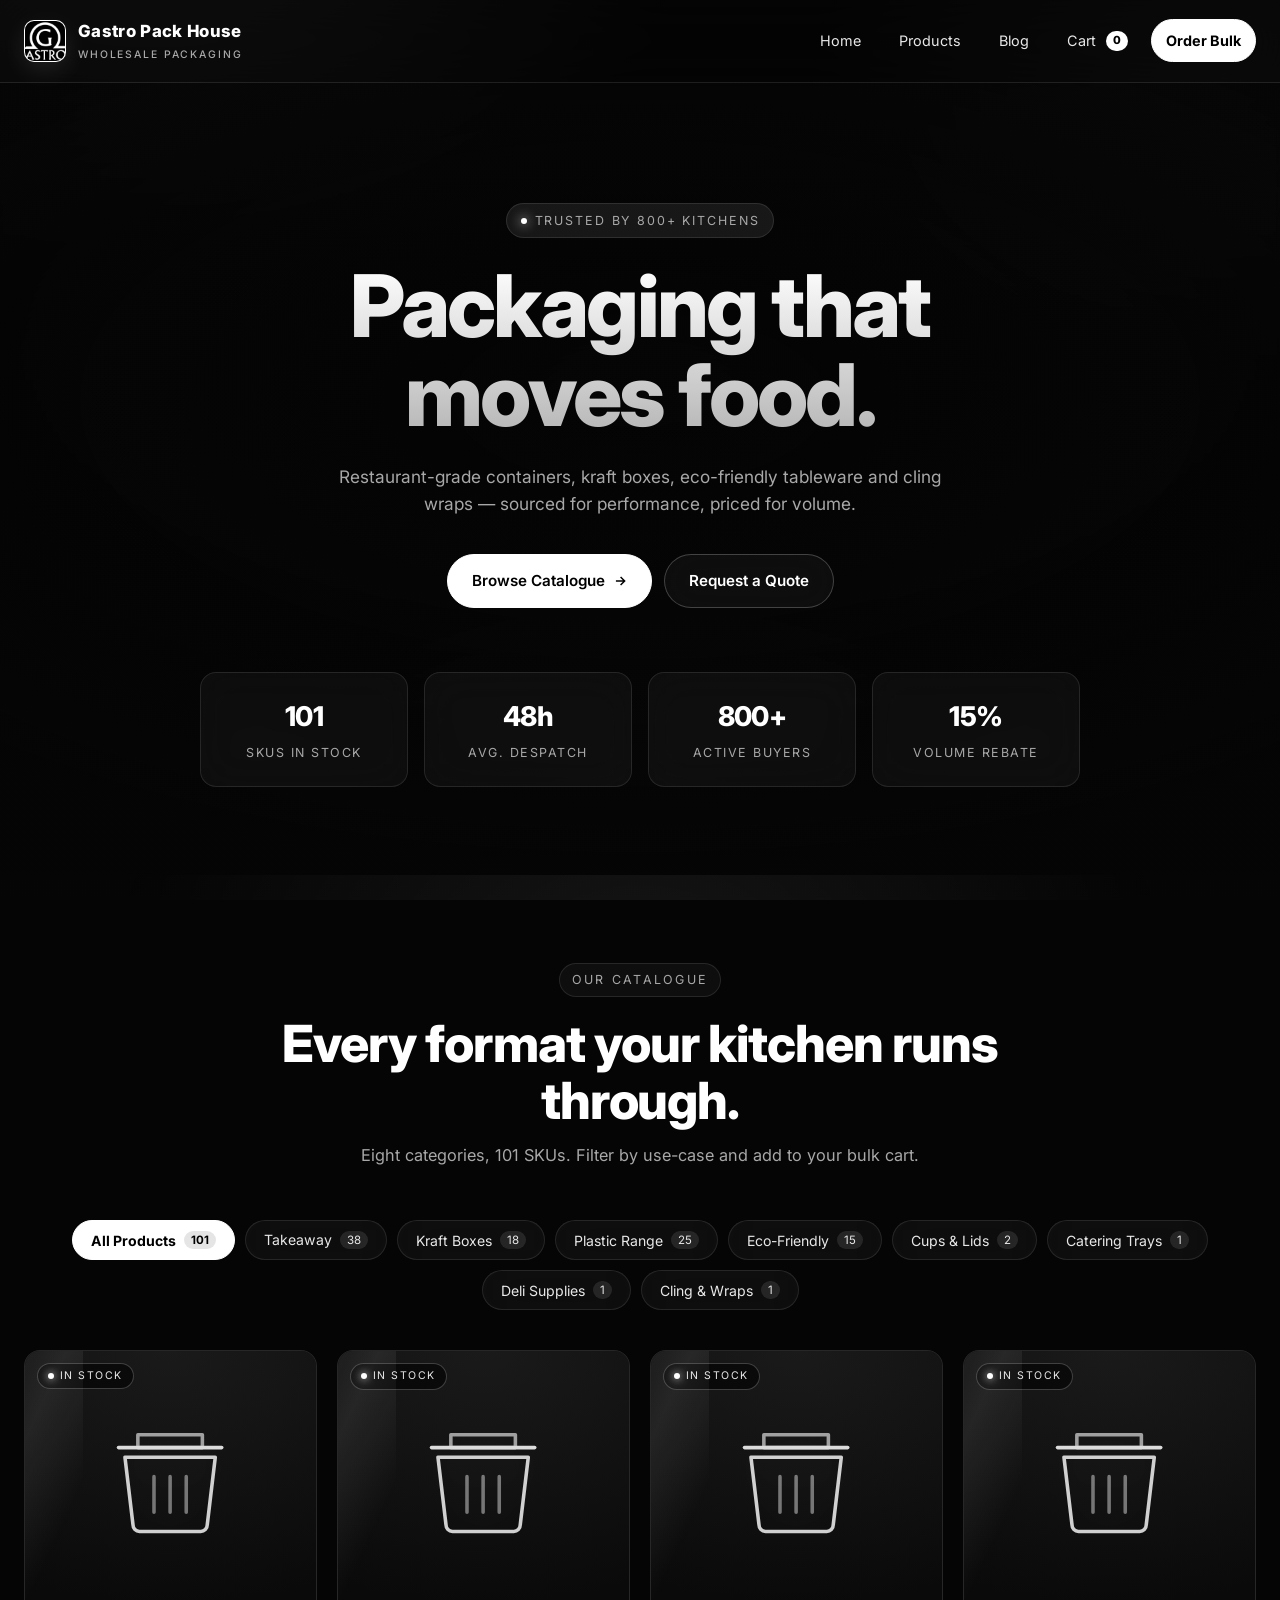
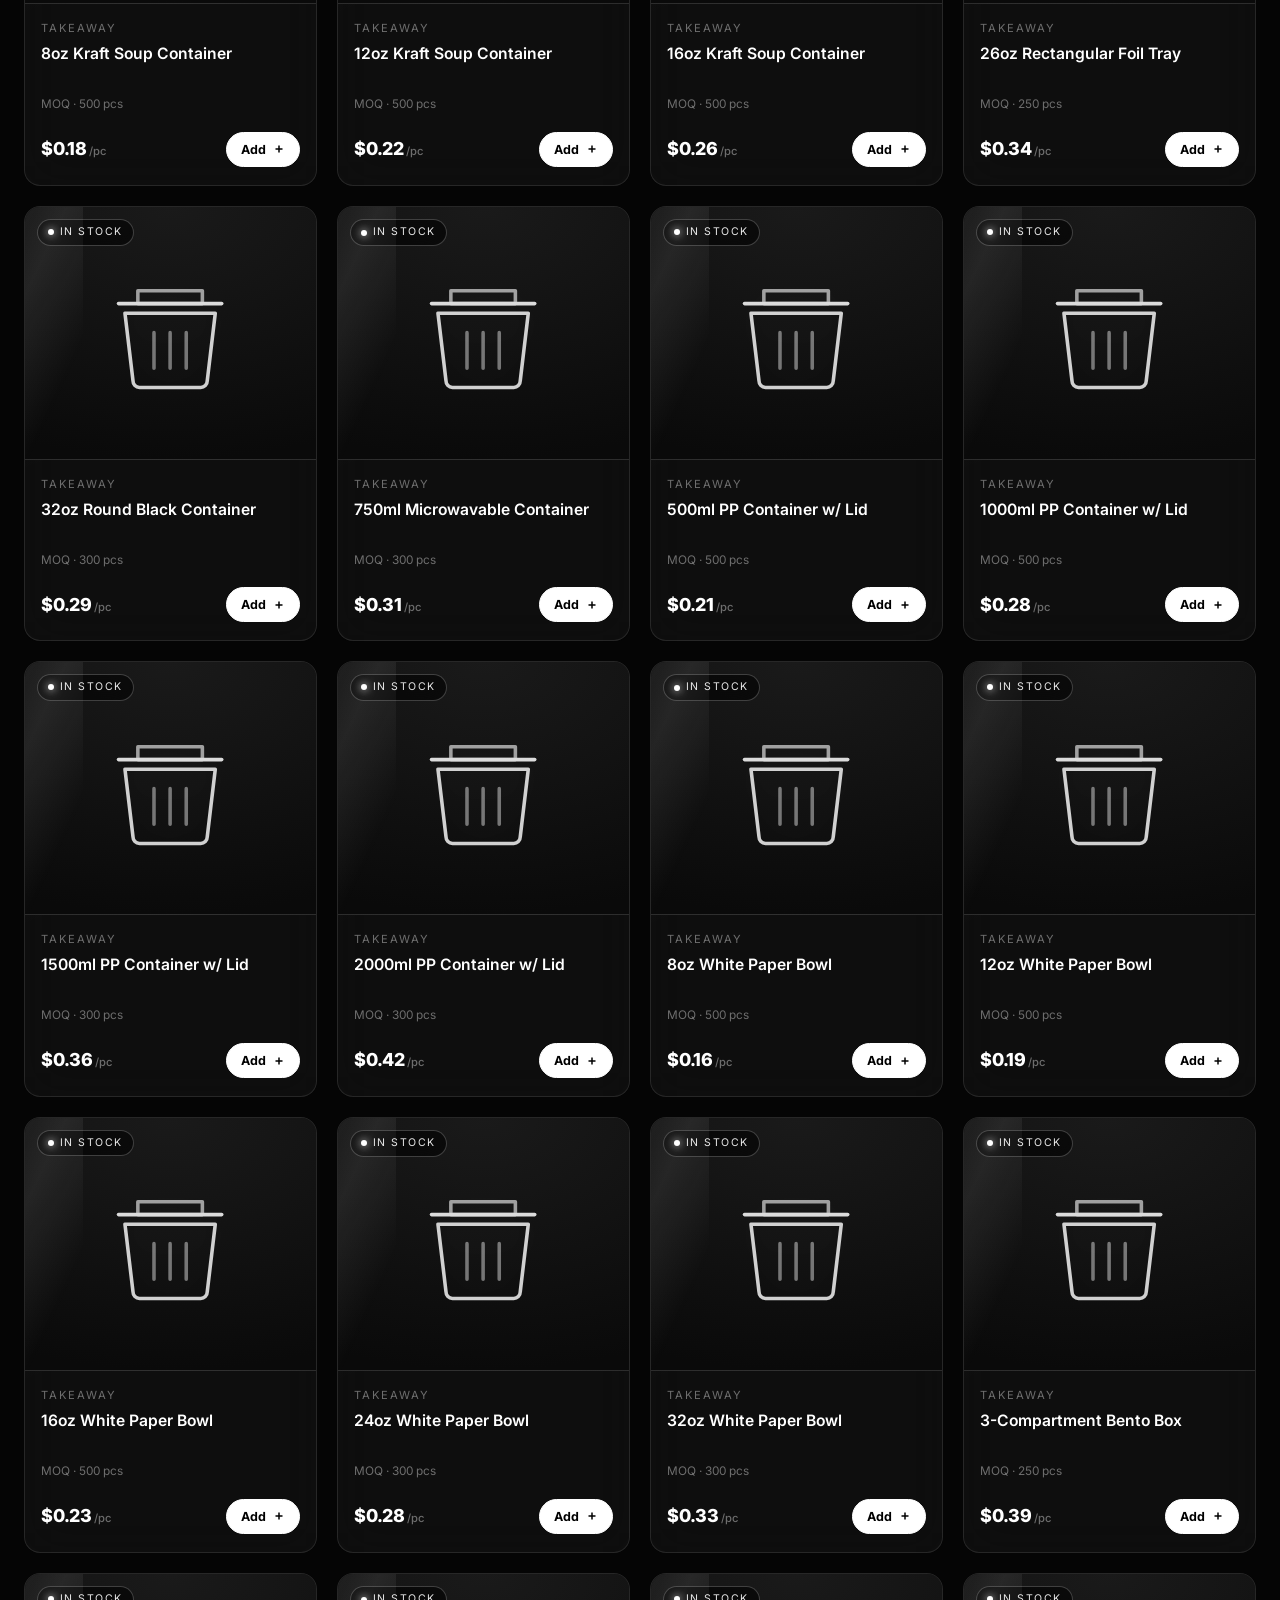
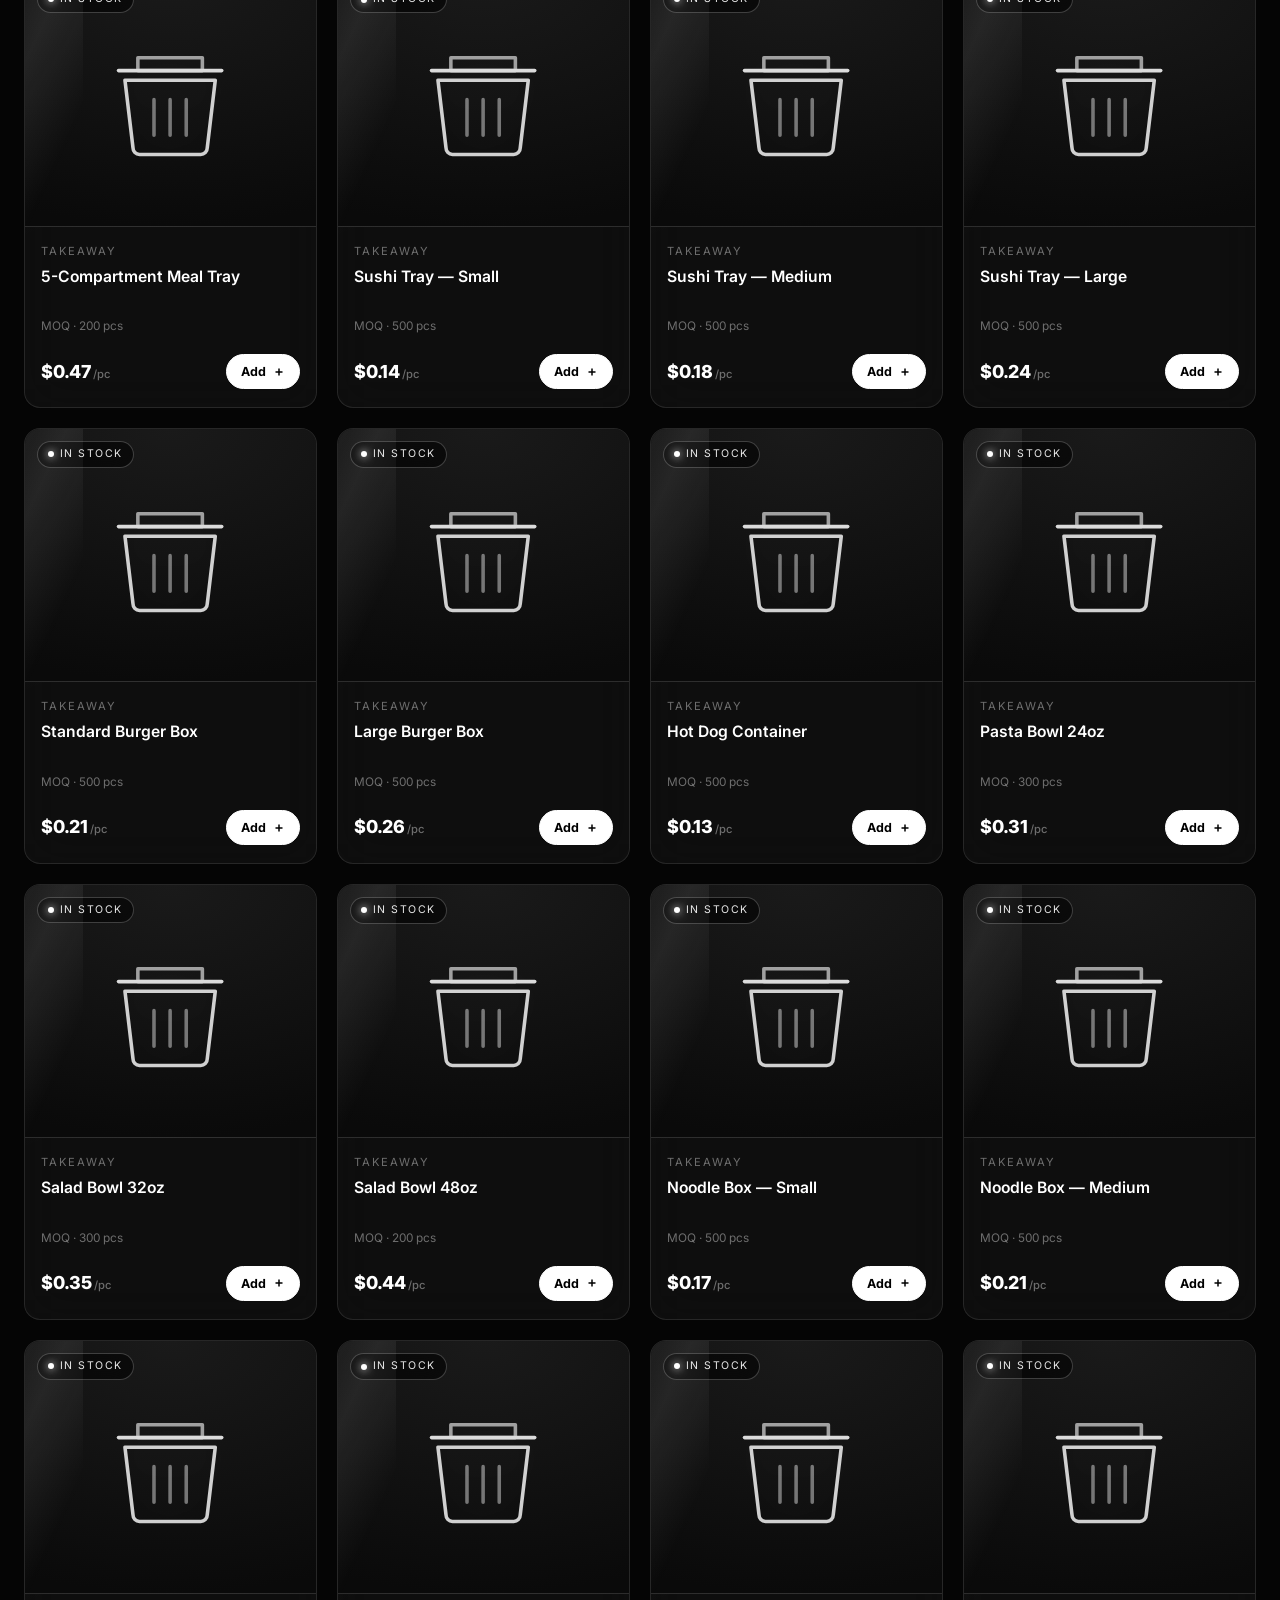
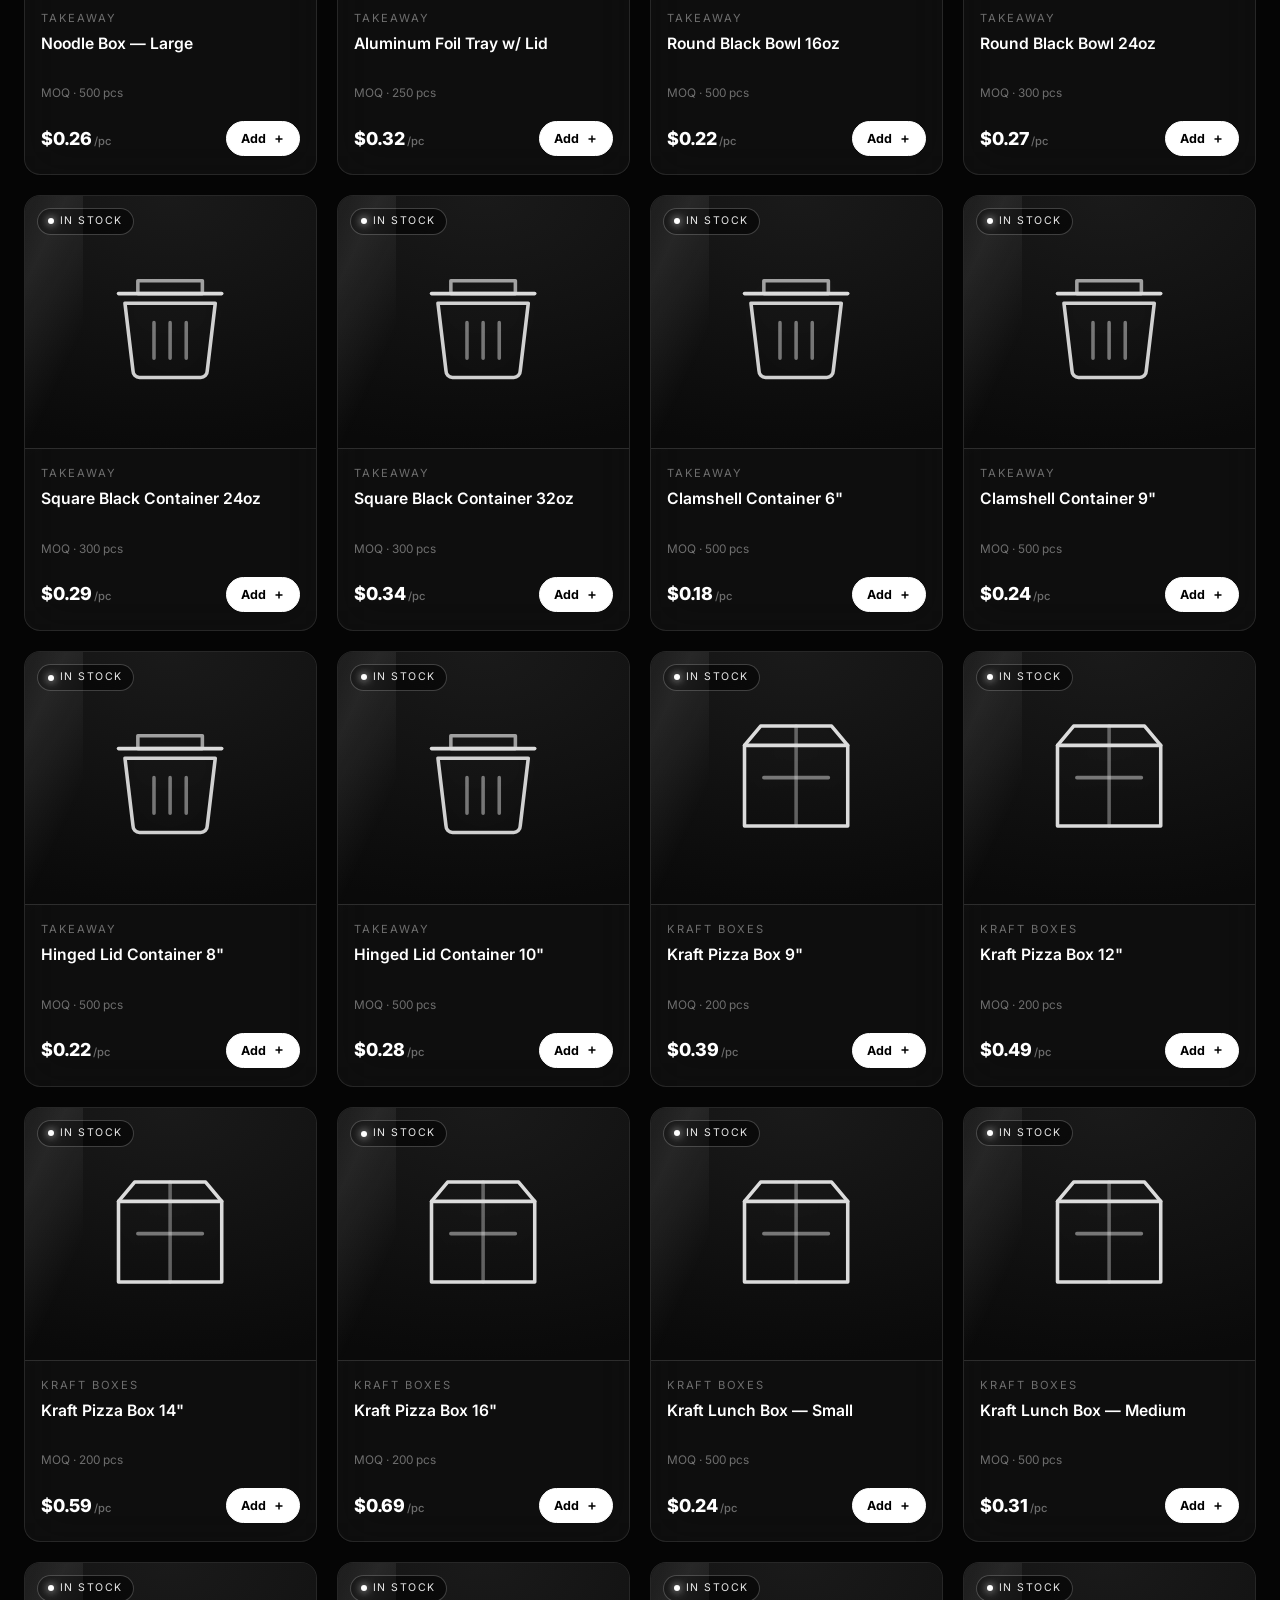
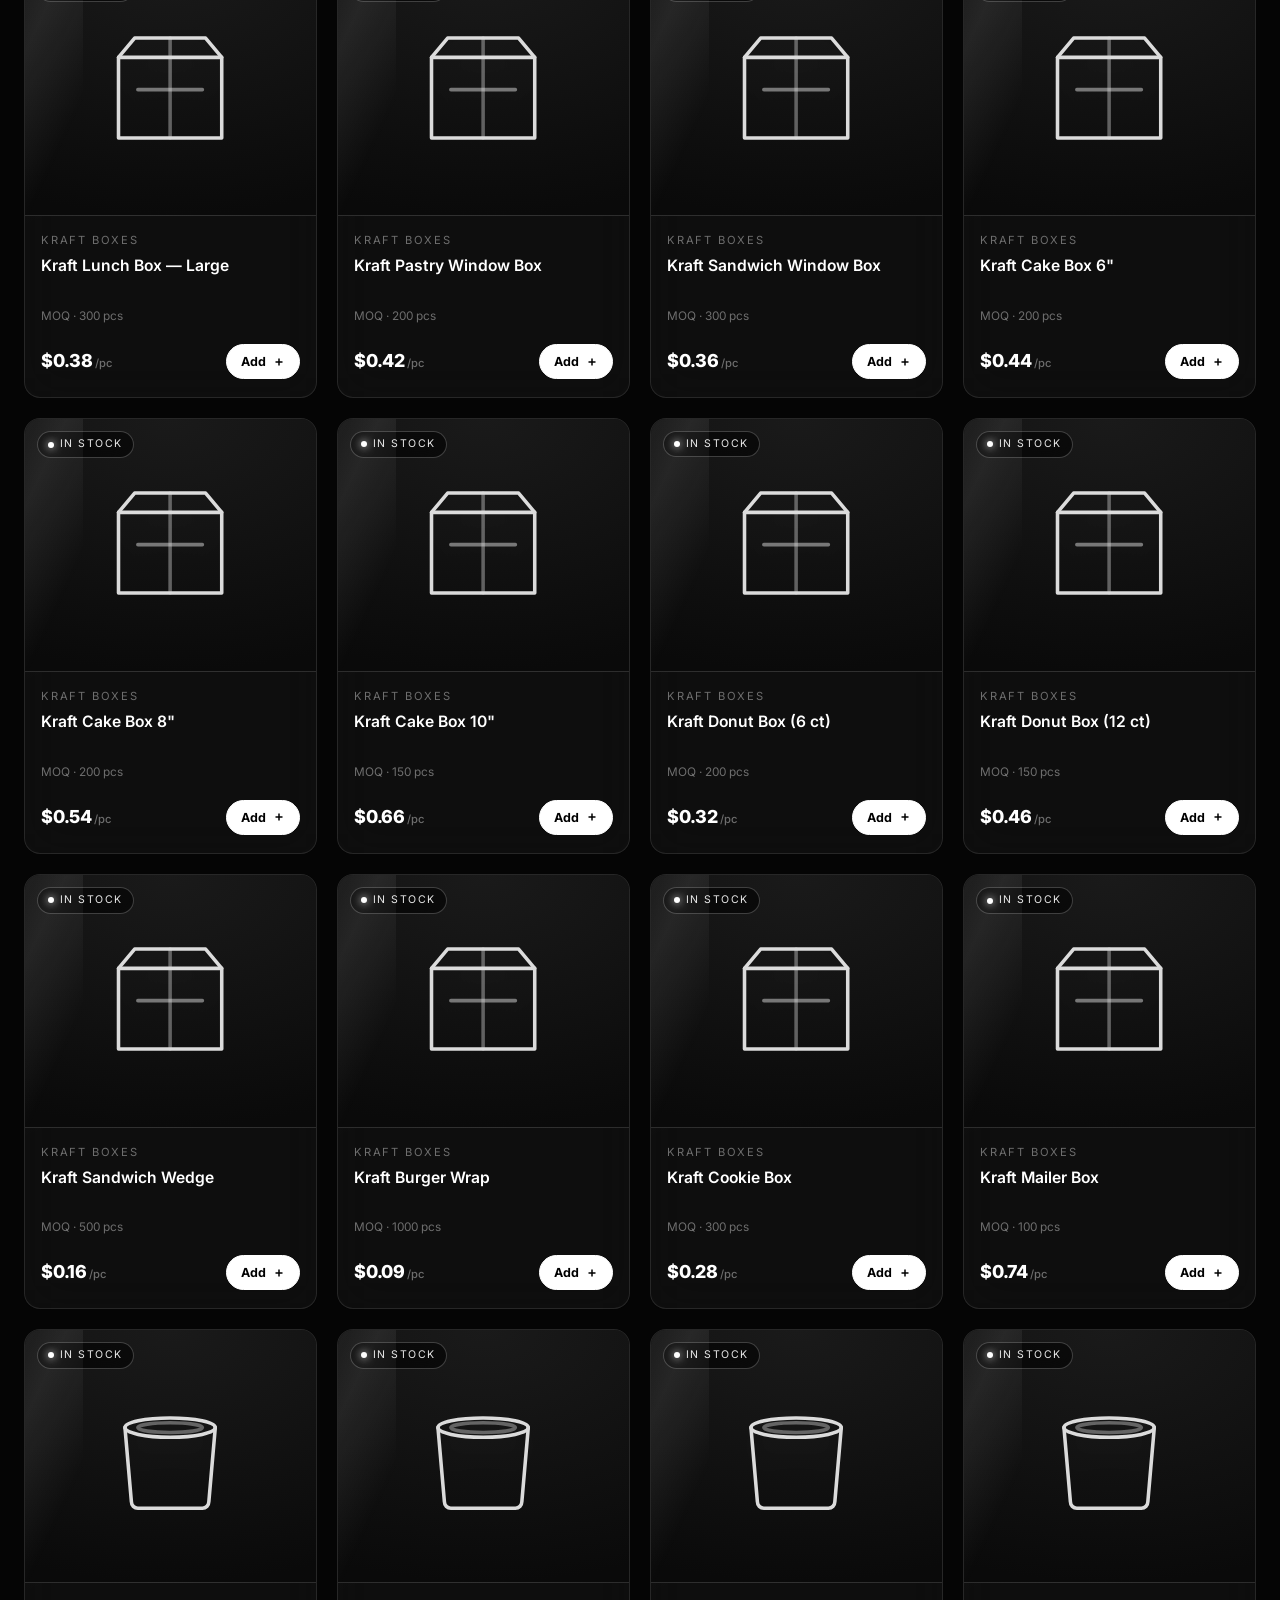
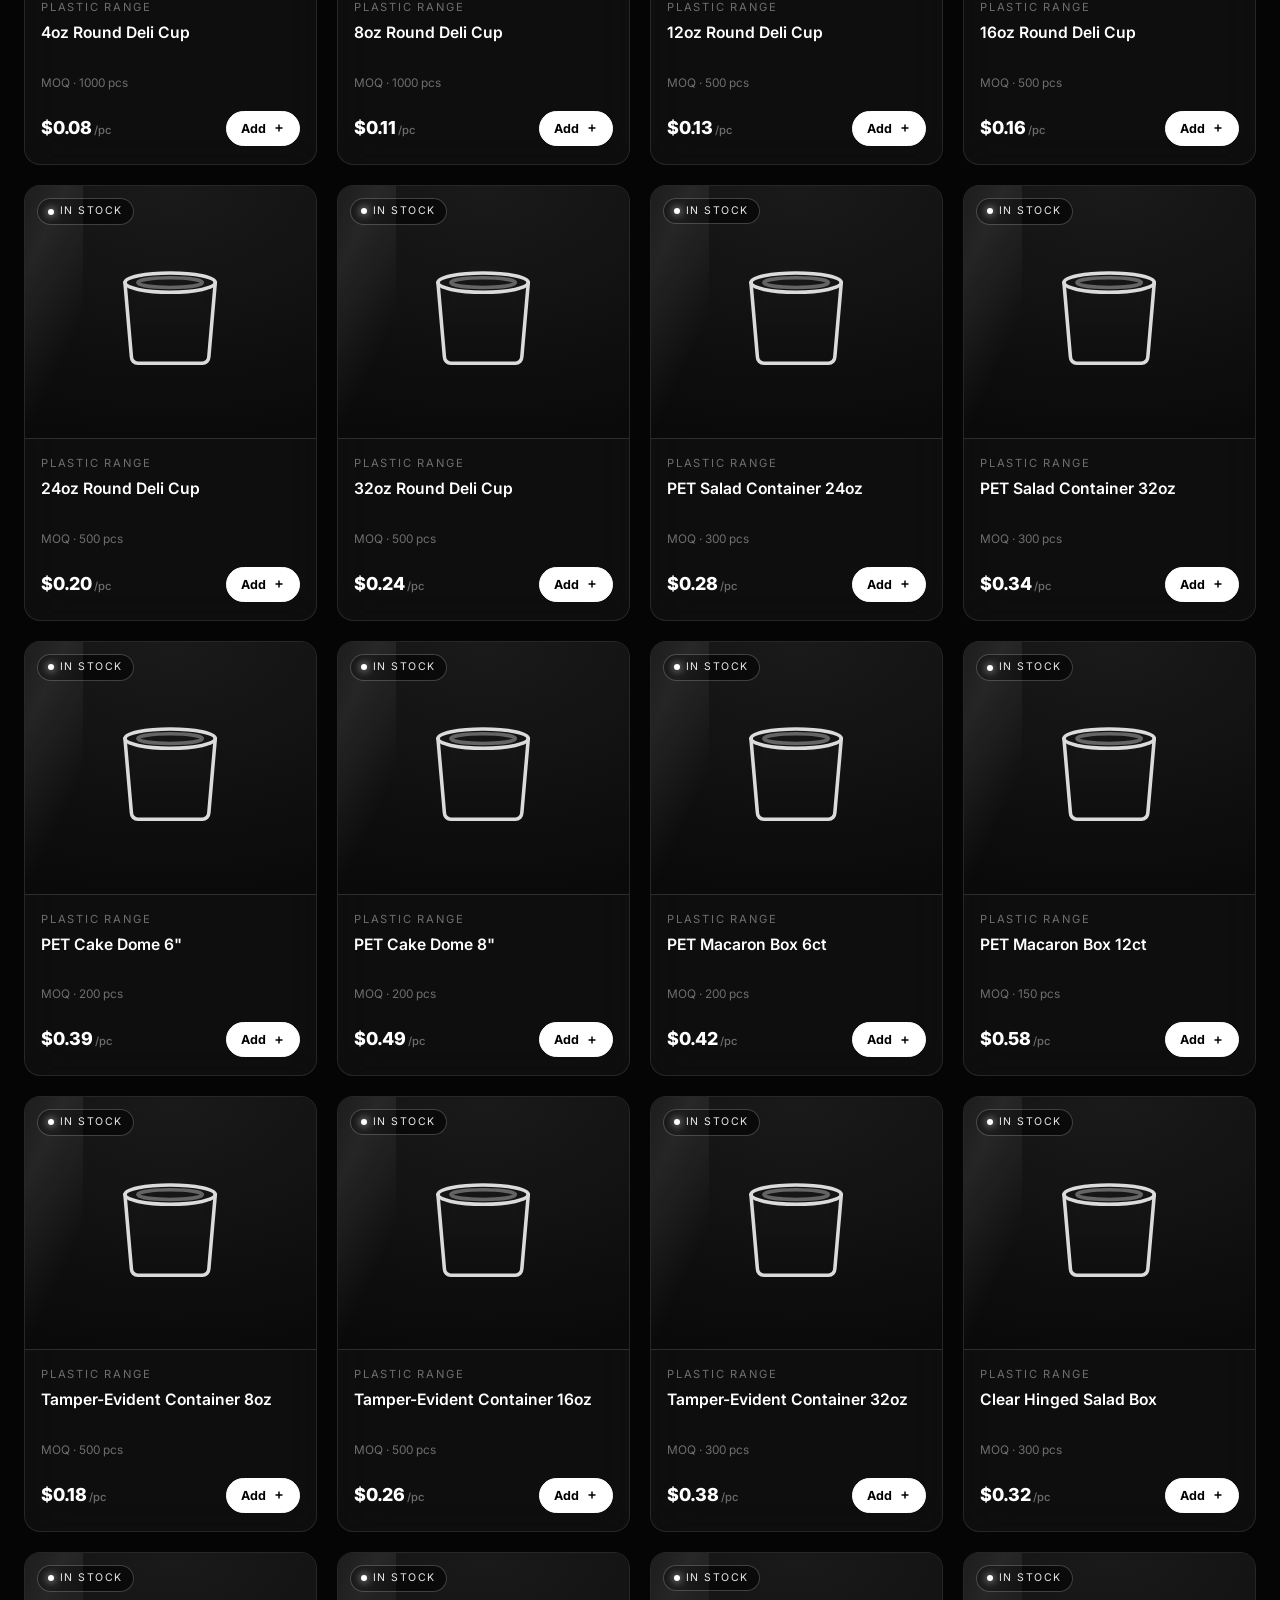
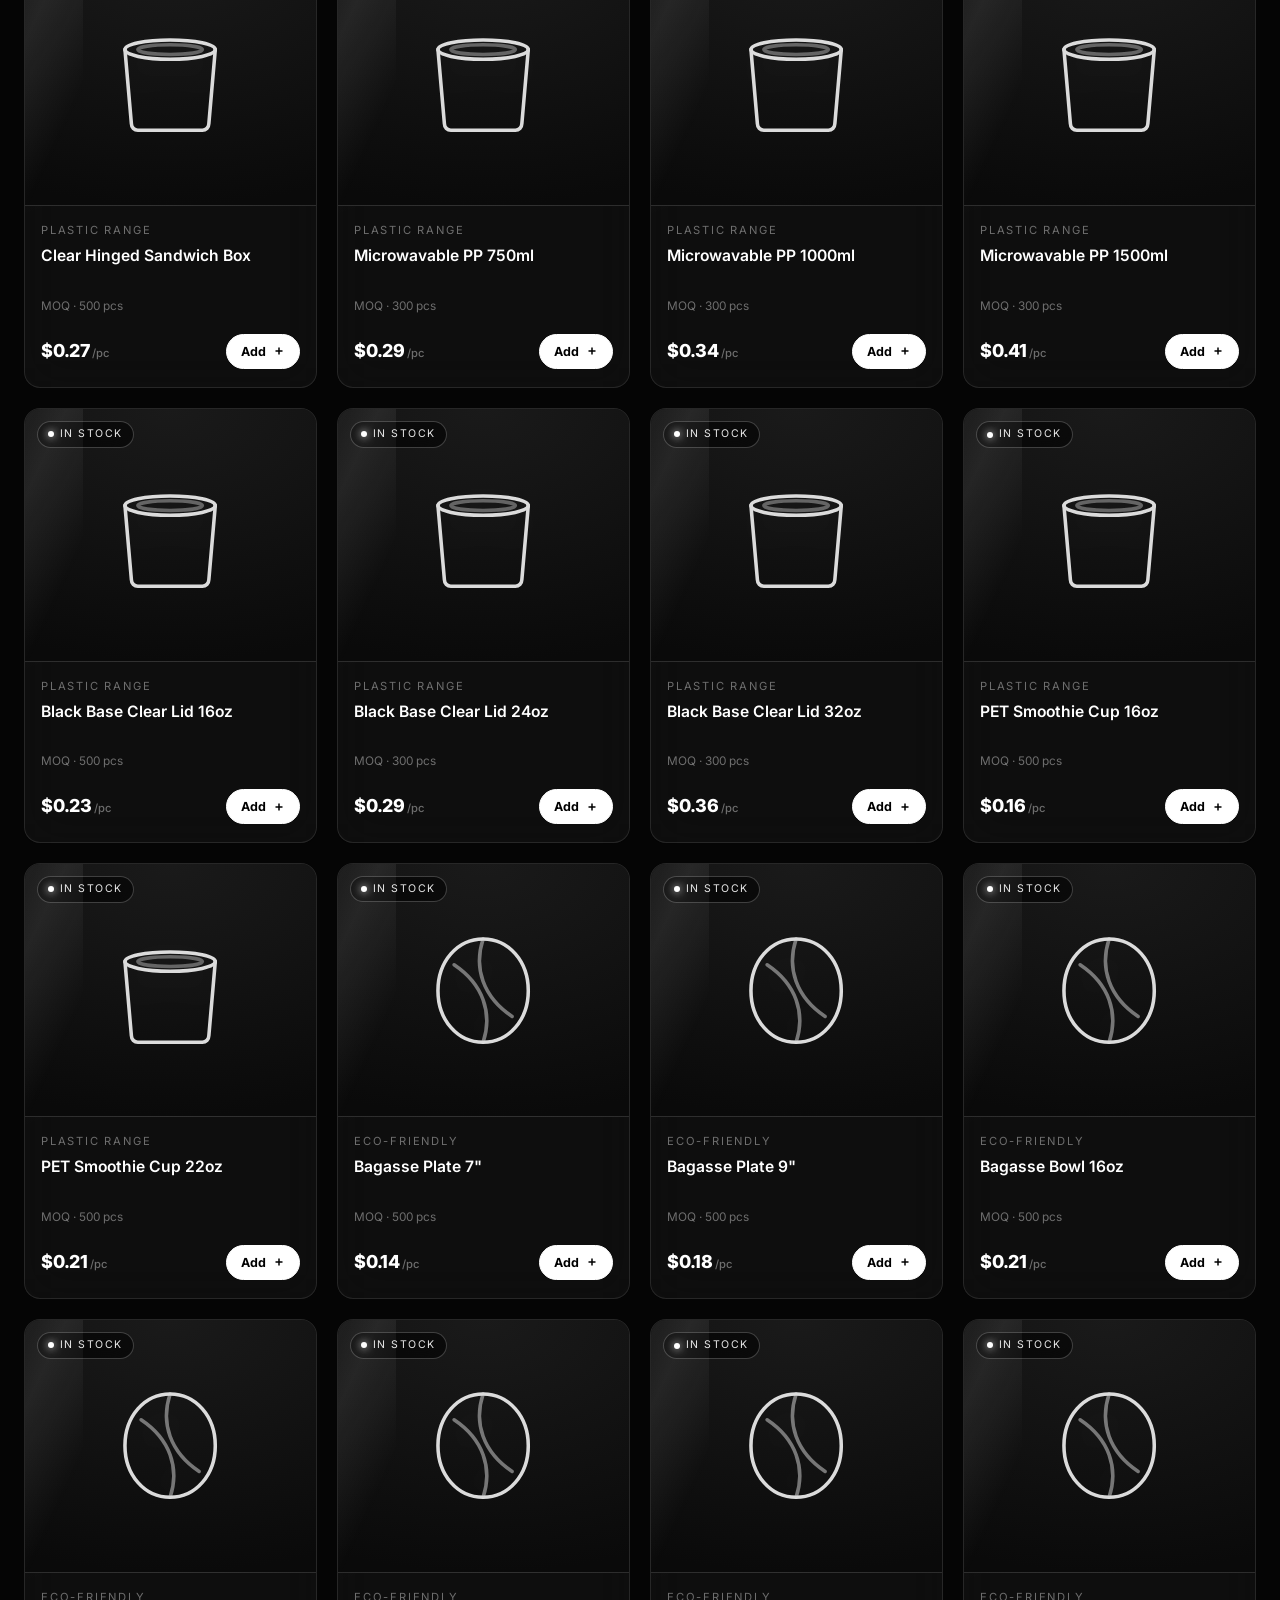
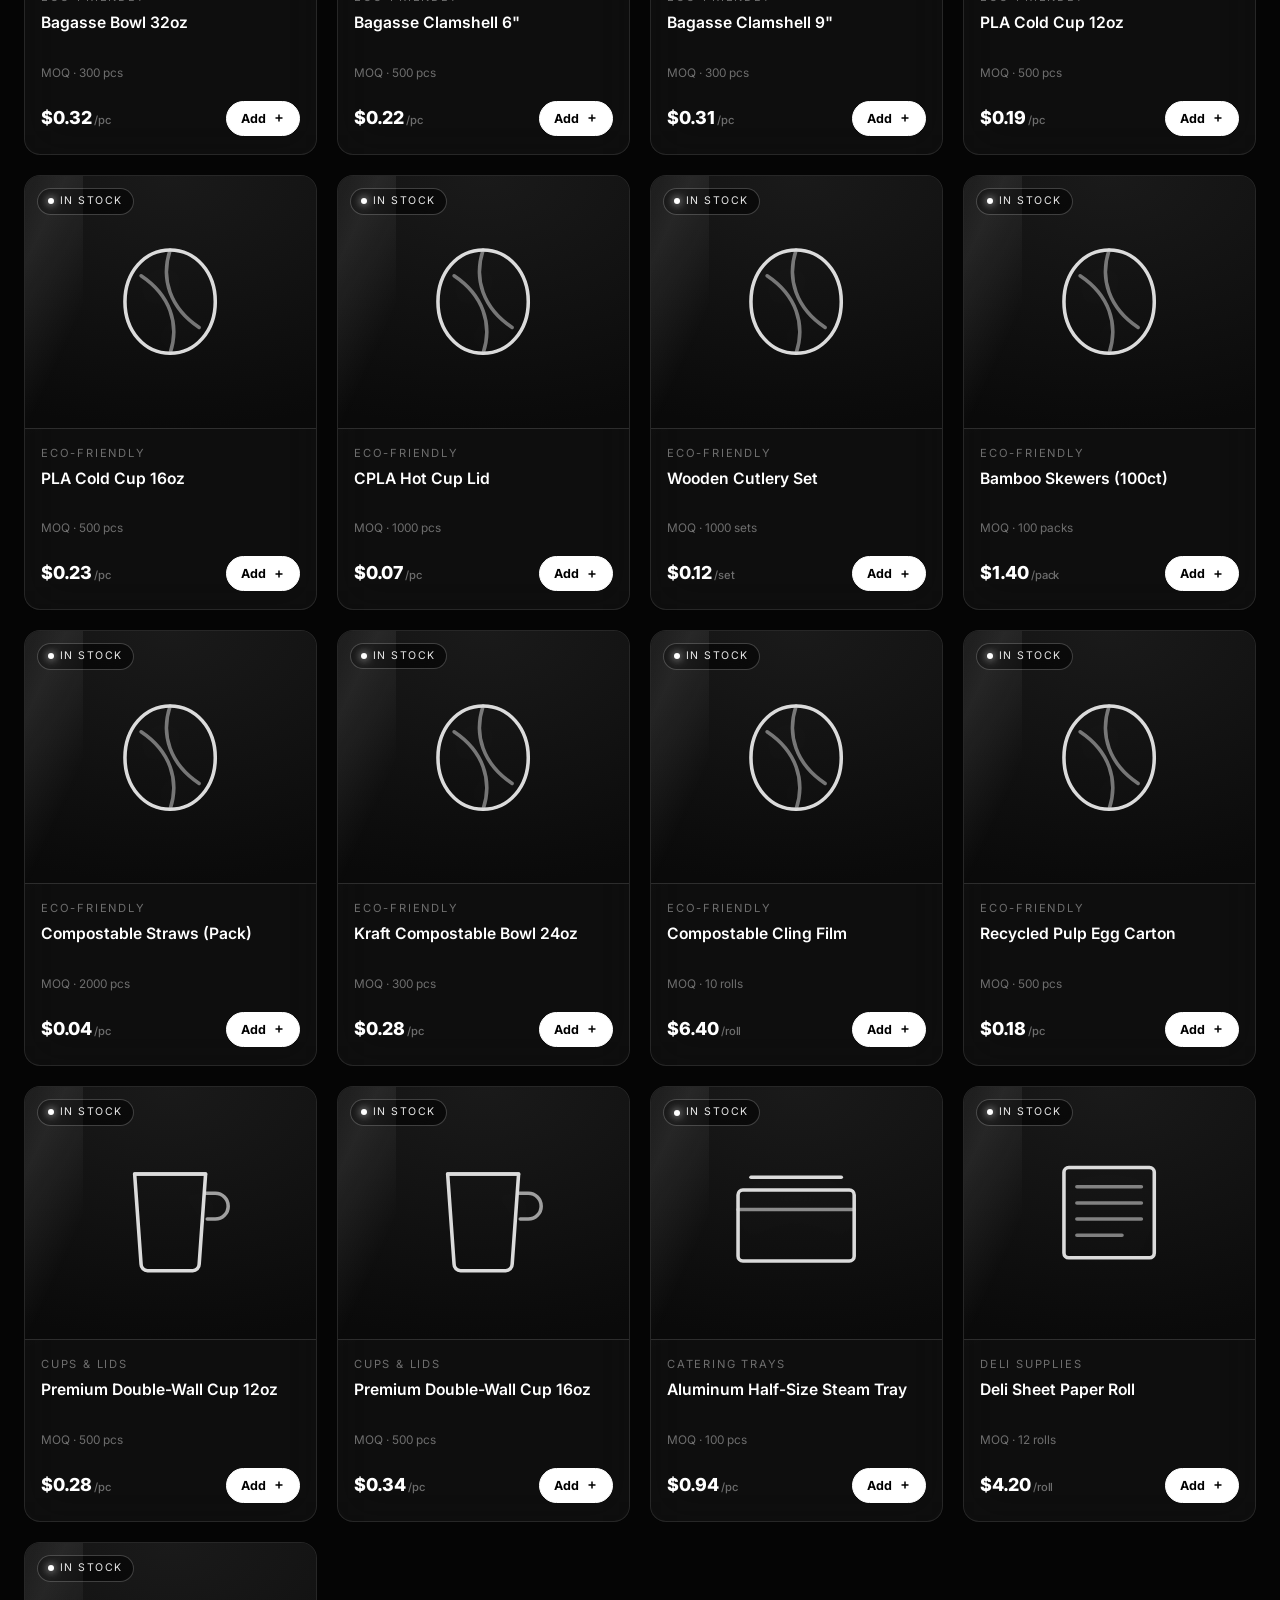
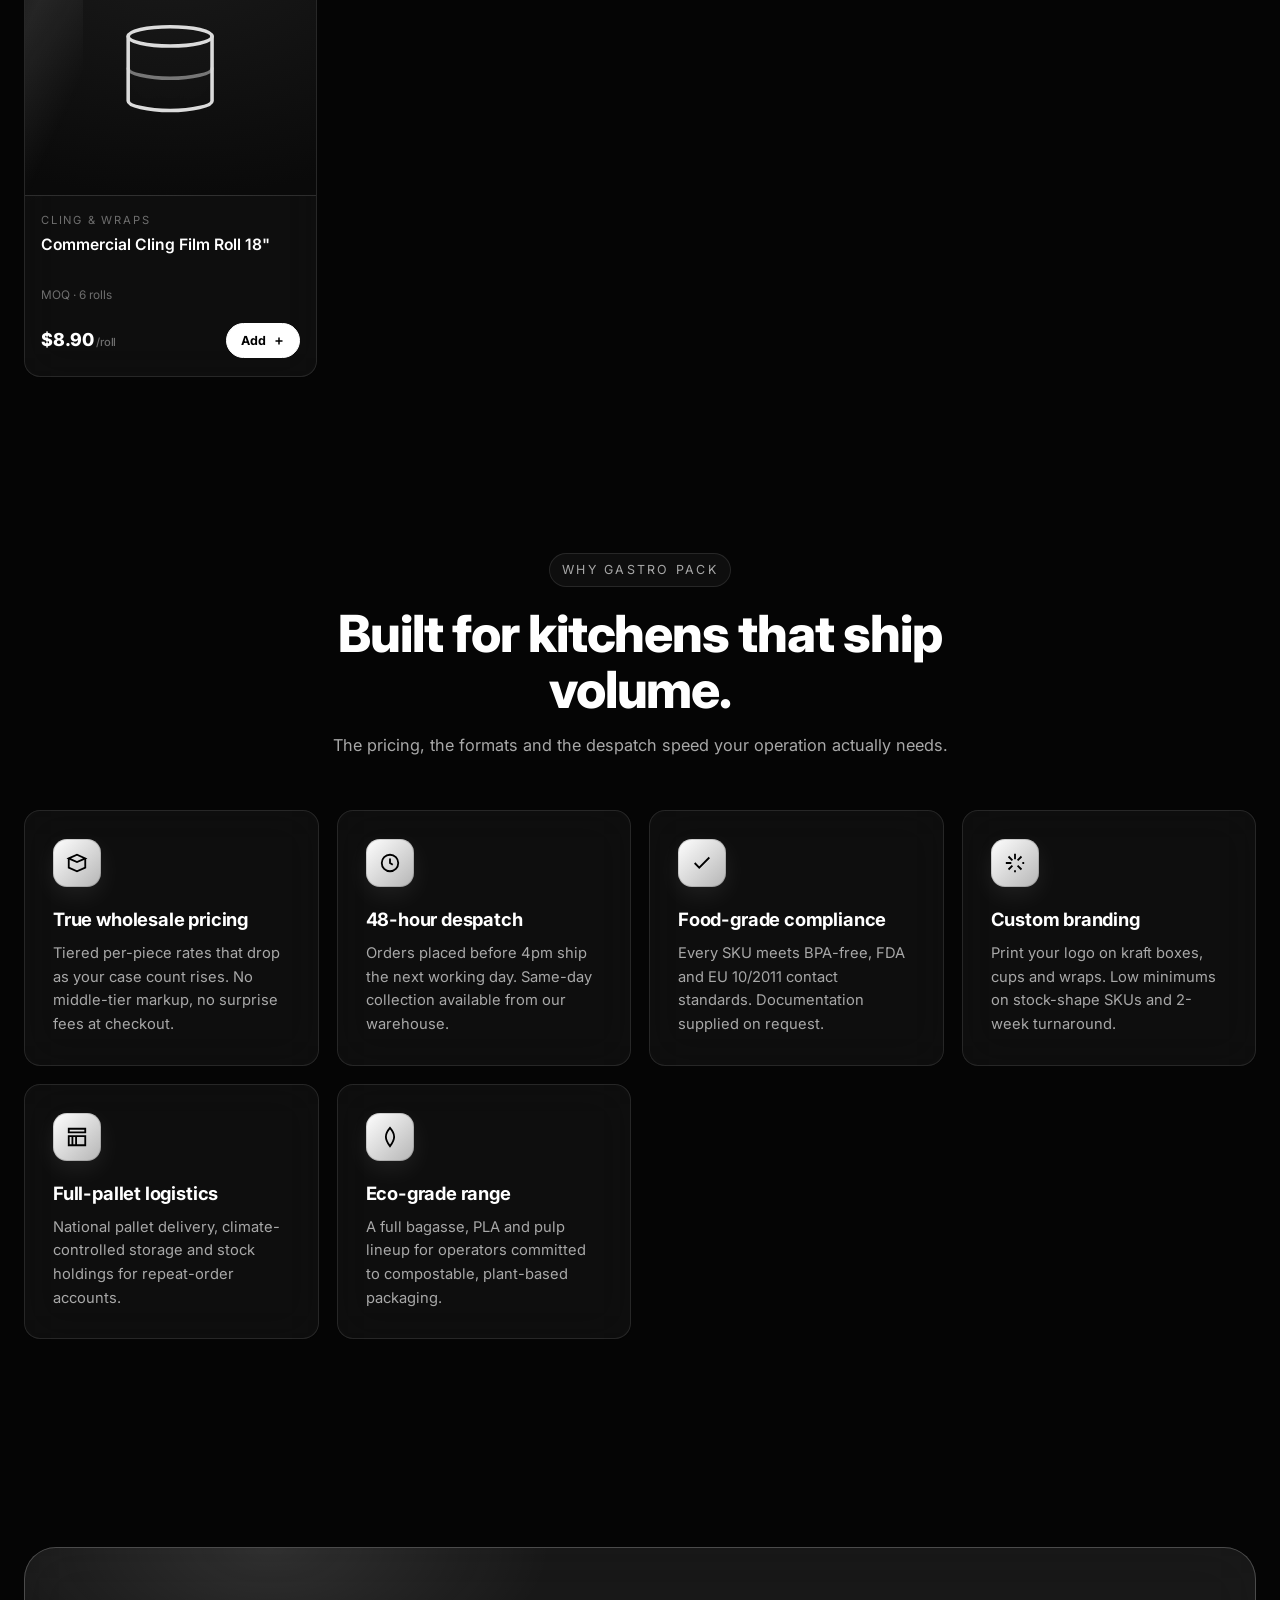
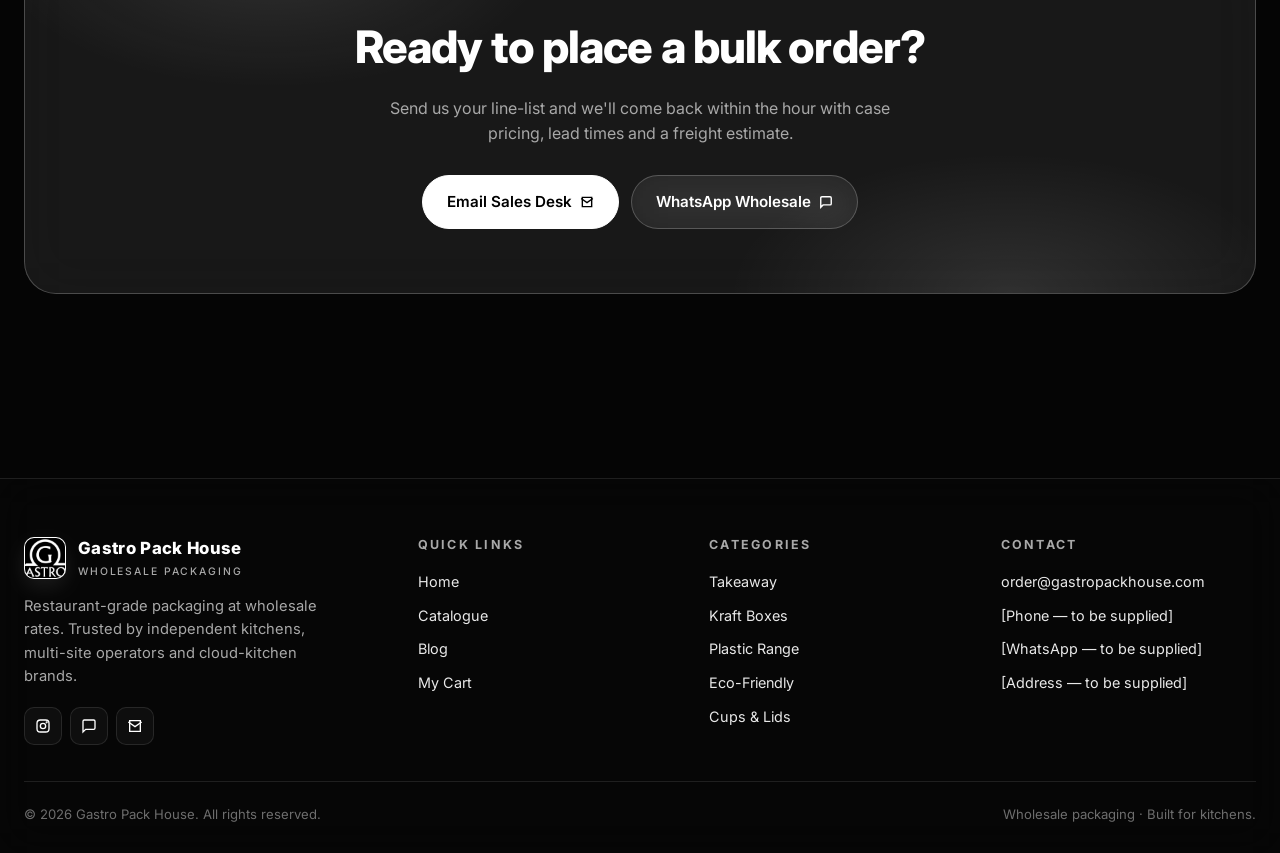
==== index.html @ 64310395 "Add hero video and logo branding across site" ====
<!DOCTYPE html>
<html lang="en">
<head>
<meta charset="UTF-8" />
<meta name="viewport" content="width=device-width, initial-scale=1.0" />
<meta name="description" content="Gastro Pack House — Wholesale food packaging for restaurants, cafés, bakeries and cloud kitchens. Bulk pricing, fast despatch." />
<title>Gastro Pack House — Wholesale Food Packaging</title>
<link rel="preconnect" href="https://fonts.googleapis.com">
<link rel="preconnect" href="https://fonts.gstatic.com" crossorigin>
<link href="https://fonts.googleapis.com/css2?family=Inter:wght@400;500;600;700;800;900&display=swap" rel="stylesheet">
<link rel="stylesheet" href="css/styles.css" />
</head>
<body>

<!-- ========== NAV ========== -->
<header class="nav">
  <div class="nav-inner">
    <a href="index.html" class="logo">
      <span class="logo-mark"><img src="assets/logo.jpeg" alt="Gastro Pack House"/></span>
      <span>
        Gastro Pack House
        <small>Wholesale Packaging</small>
      </span>
    </a>

    <button class="nav-burger" aria-label="Open menu" id="burger">
      <svg width="20" height="20" viewBox="0 0 24 24" fill="none" stroke="currentColor" stroke-width="2.2"><path d="M4 6h16M4 12h16M4 18h16"/></svg>
    </button>

    <ul class="nav-links" id="nav-links">
      <li><a href="index.html">Home</a></li>
      <li><a href="#products">Products</a></li>
      <li><a href="blog.html">Blog</a></li>
      <li>
        <a href="cart.html" class="cart-link">
          Cart <span class="badge" id="cart-count">0</span>
        </a>
      </li>
      <li><a href="#order" class="nav-cta">Order Bulk</a></li>
    </ul>
  </div>
</header>

<!-- ========== HERO ========== -->
<section class="hero">
  <video class="hero-video" autoplay muted loop playsinline preload="auto">
    <source src="assets/hero-video.mp4" type="video/mp4" />
  </video>
  <div class="hero-video-overlay"></div>
  <div class="container">
    <span class="hero-eyebrow">Trusted by 800+ kitchens</span>
    <h1>Packaging that<br/>moves food.</h1>
    <p>Restaurant-grade containers, kraft boxes, eco-friendly tableware and cling wraps — sourced for performance, priced for volume.</p>
    <div class="hero-actions">
      <a href="#products" class="btn btn-primary">
        Browse Catalogue
        <svg width="14" height="14" viewBox="0 0 24 24" fill="none" stroke="currentColor" stroke-width="2.5"><path d="M5 12h14M13 5l7 7-7 7"/></svg>
      </a>
      <a href="#order" class="btn btn-ghost">Request a Quote</a>
    </div>

    <div class="hero-stats">
      <div class="hero-stat"><strong>101</strong><span>SKUs in stock</span></div>
      <div class="hero-stat"><strong>48h</strong><span>Avg. despatch</span></div>
      <div class="hero-stat"><strong>800+</strong><span>Active buyers</span></div>
      <div class="hero-stat"><strong>15%</strong><span>Volume rebate</span></div>
    </div>
  </div>
</section>

<!-- ========== PRODUCTS ========== -->
<section class="section" id="products">
  <div class="container">
    <div class="section-head">
      <span class="section-eyebrow">Our Catalogue</span>
      <h2>Every format your kitchen runs through.</h2>
      <p>Eight categories, 101 SKUs. Filter by use-case and add to your bulk cart.</p>
    </div>

    <!-- category chips -->
    <div class="cat-bar" id="cat-bar"></div>

    <!-- product grid -->
    <div class="product-grid" id="product-grid"></div>
  </div>
</section>

<!-- ========== WHY ========== -->
<section class="section" id="why">
  <div class="container">
    <div class="section-head">
      <span class="section-eyebrow">Why Gastro Pack</span>
      <h2>Built for kitchens that ship volume.</h2>
      <p>The pricing, the formats and the despatch speed your operation actually needs.</p>
    </div>

    <div class="feature-grid">
      <div class="feature-card">
        <div class="feature-icon">
          <svg width="22" height="22" viewBox="0 0 24 24" fill="none" stroke="currentColor" stroke-width="2"><path d="M3 7l9-4 9 4-9 4-9-4z"/><path d="M3 7v10l9 4 9-4V7"/></svg>
        </div>
        <h3>True wholesale pricing</h3>
        <p>Tiered per-piece rates that drop as your case count rises. No middle-tier markup, no surprise fees at checkout.</p>
      </div>

      <div class="feature-card">
        <div class="feature-icon">
          <svg width="22" height="22" viewBox="0 0 24 24" fill="none" stroke="currentColor" stroke-width="2"><circle cx="12" cy="12" r="9"/><path d="M12 7v5l3 2"/></svg>
        </div>
        <h3>48-hour despatch</h3>
        <p>Orders placed before 4pm ship the next working day. Same-day collection available from our warehouse.</p>
      </div>

      <div class="feature-card">
        <div class="feature-icon">
          <svg width="22" height="22" viewBox="0 0 24 24" fill="none" stroke="currentColor" stroke-width="2"><path d="M20 6L9 17l-5-5"/></svg>
        </div>
        <h3>Food-grade compliance</h3>
        <p>Every SKU meets BPA-free, FDA and EU 10/2011 contact standards. Documentation supplied on request.</p>
      </div>

      <div class="feature-card">
        <div class="feature-icon">
          <svg width="22" height="22" viewBox="0 0 24 24" fill="none" stroke="currentColor" stroke-width="2"><path d="M12 2v6M12 22v-2M4.93 4.93l4.24 4.24M14.83 14.83l4.24 4.24M2 12h6M22 12h-2M4.93 19.07l4.24-4.24M14.83 9.17l4.24-4.24"/></svg>
        </div>
        <h3>Custom branding</h3>
        <p>Print your logo on kraft boxes, cups and wraps. Low minimums on stock-shape SKUs and 2-week turnaround.</p>
      </div>

      <div class="feature-card">
        <div class="feature-icon">
          <svg width="22" height="22" viewBox="0 0 24 24" fill="none" stroke="currentColor" stroke-width="2"><path d="M3 3h18v4H3zM3 11h18v10H3zM7 11v10M11 11v10"/></svg>
        </div>
        <h3>Full-pallet logistics</h3>
        <p>National pallet delivery, climate-controlled storage and stock holdings for repeat-order accounts.</p>
      </div>

      <div class="feature-card">
        <div class="feature-icon">
          <svg width="22" height="22" viewBox="0 0 24 24" fill="none" stroke="currentColor" stroke-width="2"><path d="M12 2C6 9 6 14 12 22C18 14 18 9 12 2z"/></svg>
        </div>
        <h3>Eco-grade range</h3>
        <p>A full bagasse, PLA and pulp lineup for operators committed to compostable, plant-based packaging.</p>
      </div>
    </div>
  </div>
</section>

<!-- ========== CTA ========== -->
<section class="section" id="order">
  <div class="container">
    <div class="cta-band">
      <h2>Ready to place a bulk order?</h2>
      <p>Send us your line-list and we'll come back within the hour with case pricing, lead times and a freight estimate.</p>
      <div class="hero-actions">
        <a href="mailto:order@gastropackhouse.com?subject=Bulk%20Order%20Enquiry" class="btn btn-primary">
          Email Sales Desk
          <svg width="14" height="14" viewBox="0 0 24 24" fill="none" stroke="currentColor" stroke-width="2.4"><path d="M4 4h16v16H4z"/><path d="M22 6l-10 7L2 6"/></svg>
        </a>
        <a href="#" class="btn btn-ghost">
          WhatsApp Wholesale
          <svg width="14" height="14" viewBox="0 0 24 24" fill="none" stroke="currentColor" stroke-width="2.4"><path d="M21 15a2 2 0 0 1-2 2H7l-4 4V5a2 2 0 0 1 2-2h14a2 2 0 0 1 2 2z"/></svg>
        </a>
      </div>
    </div>
  </div>
</section>

<!-- ========== FOOTER ========== -->
<footer class="footer">
  <div class="container">
    <div class="footer-grid">
      <div class="footer-brand">
        <div class="logo">
          <span class="logo-mark"><img src="assets/logo.jpeg" alt="Gastro Pack House"/></span>
          <span>Gastro Pack House <small>Wholesale Packaging</small></span>
        </div>
        <p>Restaurant-grade packaging at wholesale rates. Trusted by independent kitchens, multi-site operators and cloud-kitchen brands.</p>
        <div class="footer-socials">
          <a href="#" aria-label="Instagram"><svg width="16" height="16" viewBox="0 0 24 24" fill="none" stroke="currentColor" stroke-width="2"><rect x="3" y="3" width="18" height="18" rx="5"/><circle cx="12" cy="12" r="4"/><circle cx="17.5" cy="6.5" r="0.6" fill="currentColor"/></svg></a>
          <a href="#" aria-label="WhatsApp"><svg width="16" height="16" viewBox="0 0 24 24" fill="none" stroke="currentColor" stroke-width="2"><path d="M21 15a2 2 0 0 1-2 2H7l-4 4V5a2 2 0 0 1 2-2h14a2 2 0 0 1 2 2z"/></svg></a>
          <a href="mailto:order@gastropackhouse.com" aria-label="Email"><svg width="16" height="16" viewBox="0 0 24 24" fill="none" stroke="currentColor" stroke-width="2"><path d="M4 4h16v16H4z"/><path d="M22 6l-10 7L2 6"/></svg></a>
        </div>
      </div>

      <div>
        <h4>Quick Links</h4>
        <ul>
          <li><a href="index.html">Home</a></li>
          <li><a href="#products">Catalogue</a></li>
          <li><a href="blog.html">Blog</a></li>
          <li><a href="cart.html">My Cart</a></li>
        </ul>
      </div>

      <div>
        <h4>Categories</h4>
        <ul>
          <li><a href="#products">Takeaway</a></li>
          <li><a href="#products">Kraft Boxes</a></li>
          <li><a href="#products">Plastic Range</a></li>
          <li><a href="#products">Eco-Friendly</a></li>
          <li><a href="#products">Cups & Lids</a></li>
        </ul>
      </div>

      <div>
        <h4>Contact</h4>
        <ul>
          <li><a href="mailto:order@gastropackhouse.com">order@gastropackhouse.com</a></li>
          <li><a href="#">[Phone — to be supplied]</a></li>
          <li><a href="#">[WhatsApp — to be supplied]</a></li>
          <li><a href="#">[Address — to be supplied]</a></li>
        </ul>
      </div>
    </div>

    <div class="footer-bottom">
      <span>© <span id="year"></span> Gastro Pack House. All rights reserved.</span>
      <span>Wholesale packaging · Built for kitchens.</span>
    </div>
  </div>
</footer>

<div class="toast" id="toast"></div>

<script src="js/products.js"></script>
<script src="js/script.js"></script>
</body>
</html>
---- css/styles.css ----
/* ============================================================
   GASTRO PACK HOUSE — Black & White Glassmorphism
   ============================================================ */

:root {
  --bg-0: #050505;
  --bg-1: #0c0c0c;
  --bg-2: #161616;
  --ink-0: #ffffff;
  --ink-1: #e8e8e8;
  --ink-2: #a8a8a8;
  --ink-3: #6e6e6e;
  --line: rgba(255, 255, 255, 0.10);
  --line-strong: rgba(255, 255, 255, 0.22);
  --glass: rgba(255, 255, 255, 0.04);
  --glass-strong: rgba(255, 255, 255, 0.08);
  --glass-hover: rgba(255, 255, 255, 0.12);

  --radius-sm: 10px;
  --radius-md: 16px;
  --radius-lg: 24px;
  --radius-xl: 32px;

  --shadow-sm: 0 4px 16px rgba(0, 0, 0, 0.35);
  --shadow-md: 0 12px 40px rgba(0, 0, 0, 0.55);
  --shadow-lg: 0 24px 80px rgba(0, 0, 0, 0.75);

  --ease: cubic-bezier(0.22, 1, 0.36, 1);

  --max: 1280px;
}

* { box-sizing: border-box; margin: 0; padding: 0; }

html { scroll-behavior: smooth; }

body {
  font-family: 'Inter', -apple-system, BlinkMacSystemFont, 'Segoe UI', Roboto, sans-serif;
  background: var(--bg-0);
  color: var(--ink-0);
  line-height: 1.6;
  min-height: 100vh;
  overflow-x: hidden;
  -webkit-font-smoothing: antialiased;
  position: relative;
}

/* Ambient white-noise glow that animates very slowly */
body::before {
  content: '';
  position: fixed;
  inset: 0;
  background:
    radial-gradient(900px 600px at 12% -10%, rgba(255,255,255,0.10), transparent 60%),
    radial-gradient(700px 500px at 95% 10%, rgba(255,255,255,0.06), transparent 60%),
    radial-gradient(900px 700px at 50% 110%, rgba(255,255,255,0.07), transparent 60%);
  pointer-events: none;
  z-index: 0;
  animation: drift 22s ease-in-out infinite alternate;
}

body::after {
  content: '';
  position: fixed;
  inset: 0;
  background-image: radial-gradient(rgba(255,255,255,0.035) 1px, transparent 1px);
  background-size: 3px 3px;
  pointer-events: none;
  z-index: 0;
  mix-blend-mode: overlay;
  opacity: 0.6;
}

@keyframes drift {
  0%   { transform: translate3d(0,0,0); }
  100% { transform: translate3d(-30px, 20px, 0); }
}

main, header, footer, section { position: relative; z-index: 1; }

img { max-width: 100%; display: block; }
a   { color: inherit; text-decoration: none; }
button { font-family: inherit; cursor: pointer; border: none; background: none; color: inherit; }

.container {
  max-width: var(--max);
  margin: 0 auto;
  padding: 0 24px;
}

/* ============================================================
   GLASS PRIMITIVE
   ============================================================ */
.glass {
  background: var(--glass);
  backdrop-filter: blur(24px) saturate(150%);
  -webkit-backdrop-filter: blur(24px) saturate(150%);
  border: 1px solid var(--line);
  border-radius: var(--radius-md);
}

/* ============================================================
   NAV
   ============================================================ */
.nav {
  position: sticky;
  top: 0;
  z-index: 50;
  background: rgba(5, 5, 5, 0.55);
  backdrop-filter: blur(28px) saturate(140%);
  -webkit-backdrop-filter: blur(28px) saturate(140%);
  border-bottom: 1px solid var(--line);
}
.nav-inner {
  max-width: var(--max);
  margin: 0 auto;
  padding: 18px 24px;
  display: flex;
  align-items: center;
  justify-content: space-between;
  gap: 24px;
}
.logo {
  display: flex;
  align-items: center;
  gap: 12px;
  font-weight: 800;
  letter-spacing: 0.02em;
  font-size: 1.05rem;
}
.logo-mark {
  width: 42px; height: 42px;
  border-radius: 10px;
  overflow: hidden;
  display: grid; place-items: center;
  background: #fff;
  box-shadow: 0 8px 24px rgba(255,255,255,0.10);
  border: 1px solid var(--line-strong);
  flex-shrink: 0;
}
.logo-mark img {
  width: 100%; height: 100%;
  object-fit: cover;
  display: block;
}
.logo span small {
  display: block;
  font-size: 0.65rem;
  font-weight: 500;
  letter-spacing: 0.18em;
  color: var(--ink-2);
  text-transform: uppercase;
  margin-top: 2px;
}
.nav-links {
  display: flex;
  gap: 8px;
  list-style: none;
  align-items: center;
}
.nav-links a {
  display: inline-flex;
  align-items: center;
  gap: 6px;
  padding: 9px 14px;
  border-radius: 999px;
  color: var(--ink-1);
  font-size: 0.9rem;
  transition: 0.25s var(--ease);
  border: 1px solid transparent;
}
.nav-links a:hover {
  background: var(--glass-strong);
  border-color: var(--line);
}
.nav-cta {
  background: var(--ink-0) !important;
  color: #000 !important;
  font-weight: 700;
  border: 1px solid var(--ink-0) !important;
}
.nav-cta:hover { background: #ddd !important; }
.cart-link .badge {
  background: #fff;
  color: #000;
  font-size: 0.7rem;
  font-weight: 800;
  padding: 1px 7px;
  border-radius: 999px;
  margin-left: 4px;
}
.nav-burger { display: none; }

/* ============================================================
   HERO
   ============================================================ */
.hero {
  padding: 120px 24px 88px;
  text-align: center;
  position: relative;
  overflow: hidden;
  isolation: isolate;
}
.hero-video {
  position: absolute;
  inset: 0;
  width: 100%; height: 100%;
  object-fit: cover;
  z-index: -2;
  opacity: 0.42;
  filter: grayscale(100%) contrast(1.05) brightness(0.85);
}
.hero-video-overlay {
  position: absolute;
  inset: 0;
  z-index: -1;
  background:
    radial-gradient(80% 60% at 50% 40%, transparent 0%, rgba(5,5,5,0.55) 60%, rgba(5,5,5,0.92) 100%),
    linear-gradient(180deg, rgba(5,5,5,0.45) 0%, rgba(5,5,5,0.75) 100%);
  backdrop-filter: blur(2px);
}
.hero-eyebrow {
  display: inline-flex; align-items: center; gap: 8px;
  padding: 7px 14px;
  border-radius: 999px;
  background: var(--glass-strong);
  border: 1px solid var(--line);
  font-size: 0.78rem;
  letter-spacing: 0.15em;
  text-transform: uppercase;
  color: var(--ink-2);
  margin-bottom: 24px;
}
.hero-eyebrow::before {
  content: ''; width: 6px; height: 6px; border-radius: 999px;
  background: #fff; box-shadow: 0 0 12px #fff;
}
.hero h1 {
  font-size: clamp(2.5rem, 7vw, 5.4rem);
  line-height: 1.02;
  letter-spacing: -0.03em;
  font-weight: 800;
  margin-bottom: 24px;
  background: linear-gradient(180deg, #ffffff 0%, #b5b5b5 100%);
  -webkit-background-clip: text;
  background-clip: text;
  color: transparent;
}
.hero p {
  max-width: 640px;
  margin: 0 auto 36px;
  font-size: 1.08rem;
  color: var(--ink-2);
}
.hero-actions {
  display: flex;
  gap: 12px;
  justify-content: center;
  flex-wrap: wrap;
}
.btn {
  display: inline-flex;
  align-items: center;
  gap: 8px;
  padding: 14px 24px;
  border-radius: 999px;
  font-weight: 600;
  font-size: 0.95rem;
  transition: 0.25s var(--ease);
  border: 1px solid var(--line-strong);
}
.btn-primary {
  background: var(--ink-0);
  color: #000;
  border-color: var(--ink-0);
}
.btn-primary:hover {
  transform: translateY(-2px);
  box-shadow: var(--shadow-md);
}
.btn-ghost {
  background: var(--glass);
  color: var(--ink-0);
  backdrop-filter: blur(20px);
}
.btn-ghost:hover {
  background: var(--glass-hover);
  border-color: var(--line-strong);
}
.hero-stats {
  margin-top: 64px;
  display: grid;
  grid-template-columns: repeat(4, 1fr);
  gap: 16px;
  max-width: 880px;
  margin-left: auto; margin-right: auto;
}
.hero-stat {
  padding: 22px 16px;
  text-align: center;
  border-radius: var(--radius-md);
  background: var(--glass);
  border: 1px solid var(--line);
  backdrop-filter: blur(20px);
}
.hero-stat strong {
  display: block;
  font-size: 1.7rem;
  font-weight: 800;
  letter-spacing: -0.02em;
}
.hero-stat span {
  font-size: 0.78rem;
  letter-spacing: 0.12em;
  text-transform: uppercase;
  color: var(--ink-2);
}

/* ============================================================
   SECTION SHELL
   ============================================================ */
.section { padding: 88px 0; }
.section-head {
  text-align: center;
  max-width: 720px;
  margin: 0 auto 52px;
}
.section-eyebrow {
  display: inline-block;
  font-size: 0.78rem;
  letter-spacing: 0.18em;
  text-transform: uppercase;
  color: var(--ink-2);
  padding: 6px 12px;
  border: 1px solid var(--line);
  border-radius: 999px;
  margin-bottom: 18px;
  background: var(--glass);
}
.section-head h2 {
  font-size: clamp(2rem, 4.4vw, 3.2rem);
  line-height: 1.1;
  letter-spacing: -0.02em;
  font-weight: 800;
  margin-bottom: 14px;
}
.section-head p {
  color: var(--ink-2);
  font-size: 1.02rem;
}

/* ============================================================
   CATEGORY CHIPS
   ============================================================ */
.cat-bar {
  display: flex;
  gap: 10px;
  flex-wrap: wrap;
  justify-content: center;
  margin-bottom: 40px;
}
.cat-chip {
  padding: 10px 18px;
  border-radius: 999px;
  background: var(--glass);
  backdrop-filter: blur(20px);
  border: 1px solid var(--line);
  font-size: 0.88rem;
  color: var(--ink-1);
  transition: 0.25s var(--ease);
  display: inline-flex;
  align-items: center;
  gap: 8px;
}
.cat-chip:hover {
  background: var(--glass-hover);
  border-color: var(--line-strong);
}
.cat-chip.is-active {
  background: var(--ink-0);
  color: #000;
  border-color: var(--ink-0);
  font-weight: 700;
}
.cat-chip .num {
  font-size: 0.72rem;
  padding: 2px 7px;
  border-radius: 999px;
  background: rgba(255,255,255,0.10);
  color: var(--ink-1);
}
.cat-chip.is-active .num {
  background: rgba(0,0,0,0.10);
  color: #000;
}

/* ============================================================
   PRODUCT GRID & CARD
   ============================================================ */
.product-grid {
  display: grid;
  grid-template-columns: repeat(auto-fill, minmax(240px, 1fr));
  gap: 20px;
}
.product-card {
  border-radius: var(--radius-md);
  background: var(--glass);
  backdrop-filter: blur(22px) saturate(140%);
  -webkit-backdrop-filter: blur(22px) saturate(140%);
  border: 1px solid var(--line);
  overflow: hidden;
  display: flex;
  flex-direction: column;
  transition: 0.35s var(--ease);
  position: relative;
}
.product-card::before {
  content: '';
  position: absolute; inset: 0;
  border-radius: inherit;
  background: linear-gradient(160deg, rgba(255,255,255,0.06), transparent 50%);
  pointer-events: none;
}
.product-card:hover {
  transform: translateY(-6px);
  border-color: var(--line-strong);
  box-shadow: var(--shadow-md);
  background: var(--glass-strong);
}
.product-thumb {
  aspect-ratio: 1.15 / 1;
  background:
    radial-gradient(140% 100% at 50% 0%, #1a1a1a 0%, #0a0a0a 100%);
  display: grid;
  place-items: center;
  position: relative;
  overflow: hidden;
  border-bottom: 1px solid var(--line);
}
.product-thumb::after {
  content: '';
  position: absolute;
  top: -40%; left: -40%;
  width: 60%; height: 200%;
  background: linear-gradient(115deg, transparent 30%, rgba(255,255,255,0.08) 50%, transparent 70%);
  transform: rotate(0deg);
  transition: 0.8s var(--ease);
}
.product-card:hover .product-thumb::after {
  left: 110%;
}
.product-thumb svg {
  width: 64%;
  height: 64%;
  opacity: 0.85;
  filter: drop-shadow(0 8px 24px rgba(255,255,255,0.10));
}
.product-stock {
  position: absolute;
  top: 12px; left: 12px;
  font-size: 0.66rem;
  letter-spacing: 0.14em;
  text-transform: uppercase;
  padding: 4px 10px;
  border-radius: 999px;
  background: rgba(0,0,0,0.55);
  border: 1px solid var(--line-strong);
  color: var(--ink-1);
  backdrop-filter: blur(12px);
}
.product-stock::before {
  content: ''; display: inline-block;
  width: 6px; height: 6px;
  border-radius: 999px;
  background: #fff;
  margin-right: 6px;
  vertical-align: middle;
  box-shadow: 0 0 8px #fff;
}
.product-body {
  padding: 16px 16px 18px;
  display: flex;
  flex-direction: column;
  gap: 6px;
  flex: 1;
}
.product-cat {
  font-size: 0.7rem;
  letter-spacing: 0.16em;
  text-transform: uppercase;
  color: var(--ink-3);
}
.product-name {
  font-size: 0.98rem;
  font-weight: 600;
  line-height: 1.3;
  color: var(--ink-0);
  margin-bottom: 4px;
  min-height: 2.6em;
}
.product-meta {
  font-size: 0.74rem;
  color: var(--ink-3);
  margin-bottom: 12px;
}
.product-foot {
  margin-top: auto;
  display: flex;
  align-items: center;
  justify-content: space-between;
  gap: 8px;
}
.product-price {
  font-size: 1.12rem;
  font-weight: 800;
  letter-spacing: -0.01em;
}
.product-price .unit {
  font-size: 0.7rem;
  font-weight: 500;
  color: var(--ink-3);
  margin-left: 2px;
}
.btn-add {
  padding: 9px 14px;
  border-radius: 999px;
  font-size: 0.78rem;
  font-weight: 700;
  background: var(--ink-0);
  color: #000;
  transition: 0.25s var(--ease);
  border: 1px solid var(--ink-0);
  letter-spacing: 0.04em;
  display: inline-flex; align-items: center; gap: 6px;
}
.btn-add:hover { transform: translateY(-1px); }
.btn-add.is-added { background: #1f1f1f; color: #fff; border-color: var(--line-strong); }

/* ============================================================
   WHY CHOOSE
   ============================================================ */
.feature-grid {
  display: grid;
  grid-template-columns: repeat(auto-fill, minmax(260px, 1fr));
  gap: 18px;
}
.feature-card {
  padding: 28px;
  border-radius: var(--radius-md);
  background: var(--glass);
  border: 1px solid var(--line);
  backdrop-filter: blur(22px);
  position: relative;
  overflow: hidden;
  transition: 0.3s var(--ease);
}
.feature-card:hover {
  background: var(--glass-strong);
  border-color: var(--line-strong);
  transform: translateY(-4px);
}
.feature-icon {
  width: 48px; height: 48px;
  border-radius: 14px;
  background: linear-gradient(135deg, #fff, #b5b5b5);
  display: grid; place-items: center;
  color: #000;
  margin-bottom: 18px;
  box-shadow: 0 8px 24px rgba(255,255,255,0.08), inset 0 0 0 1px rgba(0,0,0,0.15);
}
.feature-card h3 {
  font-size: 1.15rem;
  margin-bottom: 8px;
  letter-spacing: -0.01em;
  font-weight: 700;
}
.feature-card p {
  color: var(--ink-2);
  font-size: 0.92rem;
}

/* ============================================================
   CTA BAND
   ============================================================ */
.cta-band {
  margin: 32px 0;
  padding: 64px 36px;
  border-radius: var(--radius-xl);
  background: var(--glass-strong);
  backdrop-filter: blur(28px) saturate(140%);
  border: 1px solid var(--line-strong);
  text-align: center;
  position: relative;
  overflow: hidden;
}
.cta-band::before {
  content: '';
  position: absolute;
  inset: 0;
  background:
    radial-gradient(400px 200px at 20% 0%, rgba(255,255,255,0.10), transparent 70%),
    radial-gradient(400px 200px at 80% 100%, rgba(255,255,255,0.10), transparent 70%);
  pointer-events: none;
}
.cta-band h2 {
  font-size: clamp(1.8rem, 4vw, 2.8rem);
  letter-spacing: -0.02em;
  font-weight: 800;
  margin-bottom: 12px;
  position: relative;
}
.cta-band p {
  color: var(--ink-2);
  margin: 0 auto 28px;
  max-width: 540px;
  position: relative;
}
.cta-band .hero-actions { position: relative; }

/* ============================================================
   FOOTER
   ============================================================ */
.footer {
  margin-top: 64px;
  padding: 56px 0 28px;
  border-top: 1px solid var(--line);
  background: rgba(8,8,8,0.6);
  backdrop-filter: blur(22px);
}
.footer-grid {
  display: grid;
  grid-template-columns: 1.4fr 1fr 1fr 1fr;
  gap: 36px;
  margin-bottom: 36px;
}
.footer h4 {
  font-size: 0.78rem;
  letter-spacing: 0.18em;
  text-transform: uppercase;
  color: var(--ink-2);
  margin-bottom: 14px;
}
.footer ul { list-style: none; display: flex; flex-direction: column; gap: 8px; }
.footer ul a {
  color: var(--ink-1);
  font-size: 0.9rem;
  transition: 0.2s var(--ease);
}
.footer ul a:hover { color: #fff; }
.footer-brand p {
  color: var(--ink-2);
  font-size: 0.92rem;
  margin: 14px 0 18px;
  max-width: 320px;
}
.footer-socials {
  display: flex; gap: 8px;
}
.footer-socials a {
  width: 38px; height: 38px;
  display: grid; place-items: center;
  border-radius: 10px;
  border: 1px solid var(--line);
  background: var(--glass);
  transition: 0.25s var(--ease);
}
.footer-socials a:hover { background: var(--glass-strong); border-color: var(--line-strong); }
.footer-bottom {
  padding-top: 22px;
  border-top: 1px solid var(--line);
  display: flex;
  justify-content: space-between;
  align-items: center;
  font-size: 0.82rem;
  color: var(--ink-3);
  flex-wrap: wrap; gap: 12px;
}

/* ============================================================
   TOAST
   ============================================================ */
.toast {
  position: fixed;
  bottom: 28px; left: 50%;
  transform: translateX(-50%) translateY(40px);
  padding: 12px 22px;
  background: rgba(15,15,15,0.85);
  border: 1px solid var(--line-strong);
  backdrop-filter: blur(20px);
  border-radius: 999px;
  font-size: 0.9rem;
  z-index: 100;
  opacity: 0;
  transition: 0.3s var(--ease);
  pointer-events: none;
}
.toast.show {
  opacity: 1;
  transform: translateX(-50%) translateY(0);
}

/* ============================================================
   BLOG / CART PAGE
   ============================================================ */
.page-head {
  padding: 96px 24px 40px;
  text-align: center;
}
.page-head h1 {
  font-size: clamp(2.2rem, 5vw, 3.6rem);
  letter-spacing: -0.02em;
  font-weight: 800;
  margin-bottom: 12px;
}
.page-head p { color: var(--ink-2); max-width: 600px; margin: 0 auto; }

.blog-grid {
  display: grid;
  grid-template-columns: repeat(auto-fill, minmax(320px, 1fr));
  gap: 20px;
}
.blog-card {
  border-radius: var(--radius-md);
  background: var(--glass);
  border: 1px solid var(--line);
  backdrop-filter: blur(20px);
  overflow: hidden;
  transition: 0.3s var(--ease);
}
.blog-card:hover {
  transform: translateY(-4px);
  background: var(--glass-strong);
  border-color: var(--line-strong);
}
.blog-thumb {
  aspect-ratio: 16/9;
  background: radial-gradient(120% 80% at 50% 0%, #1a1a1a, #060606);
  display: grid; place-items: center;
  border-bottom: 1px solid var(--line);
}
.blog-thumb svg { width: 56%; opacity: 0.8; }
.blog-body { padding: 22px; }
.blog-tag {
  display: inline-block;
  font-size: 0.7rem;
  letter-spacing: 0.14em;
  text-transform: uppercase;
  color: var(--ink-3);
  margin-bottom: 10px;
}
.blog-card h3 {
  font-size: 1.18rem;
  font-weight: 700;
  margin-bottom: 8px;
  letter-spacing: -0.01em;
  line-height: 1.25;
}
.blog-card p { color: var(--ink-2); font-size: 0.9rem; margin-bottom: 14px; }
.blog-meta {
  display: flex; justify-content: space-between;
  font-size: 0.78rem; color: var(--ink-3);
  border-top: 1px solid var(--line);
  padding-top: 14px;
}

.cart-wrap {
  display: grid;
  grid-template-columns: 2fr 1fr;
  gap: 28px;
  padding: 24px 0 80px;
}
.cart-list {
  display: flex; flex-direction: column; gap: 12px;
}
.cart-row {
  display: grid;
  grid-template-columns: 86px 1fr auto auto;
  align-items: center;
  gap: 16px;
  padding: 14px;
  background: var(--glass);
  border: 1px solid var(--line);
  border-radius: var(--radius-md);
  backdrop-filter: blur(18px);
}
.cart-thumb {
  width: 86px; height: 86px;
  border-radius: 12px;
  background: radial-gradient(120% 80% at 50% 0%, #1a1a1a, #060606);
  display: grid; place-items: center;
  border: 1px solid var(--line);
}
.cart-thumb svg { width: 60%; opacity: 0.85; }
.cart-row h4 { font-size: 0.96rem; margin-bottom: 4px; font-weight: 600; }
.cart-row .meta { font-size: 0.78rem; color: var(--ink-3); }
.qty {
  display: flex; align-items: center; gap: 6px;
  background: var(--glass-strong);
  border: 1px solid var(--line);
  border-radius: 999px;
  padding: 4px;
}
.qty button {
  width: 28px; height: 28px;
  border-radius: 999px;
  background: transparent;
  color: var(--ink-1);
  font-size: 0.95rem;
  font-weight: 700;
}
.qty button:hover { background: var(--glass-hover); }
.qty span { min-width: 26px; text-align: center; font-size: 0.88rem; font-weight: 600; }
.cart-remove {
  font-size: 0.78rem;
  color: var(--ink-3);
  padding: 6px 10px;
  border-radius: 8px;
}
.cart-remove:hover { color: #fff; background: var(--glass-hover); }

.cart-summary {
  position: sticky; top: 100px;
  padding: 24px;
  background: var(--glass-strong);
  border: 1px solid var(--line-strong);
  border-radius: var(--radius-md);
  backdrop-filter: blur(22px);
  height: fit-content;
}
.cart-summary h3 { font-size: 1.1rem; margin-bottom: 16px; font-weight: 700; }
.summary-row {
  display: flex; justify-content: space-between;
  padding: 10px 0;
  font-size: 0.9rem;
  color: var(--ink-1);
  border-bottom: 1px dashed var(--line);
}
.summary-row.total {
  border-bottom: none;
  font-size: 1.1rem;
  font-weight: 800;
  margin-top: 8px;
  padding-top: 16px;
  border-top: 1px solid var(--line-strong);
}
.cart-summary .btn { width: 100%; justify-content: center; margin-top: 18px; }

.empty-state {
  padding: 60px 24px;
  text-align: center;
  border: 1px dashed var(--line-strong);
  border-radius: var(--radius-md);
  background: var(--glass);
  backdrop-filter: blur(18px);
}
.empty-state h3 { font-size: 1.2rem; margin: 12px 0 6px; }
.empty-state p { color: var(--ink-2); margin-bottom: 18px; }

/* ============================================================
   RESPONSIVE
   ============================================================ */
@media (max-width: 900px) {
  .hero-stats { grid-template-columns: repeat(2, 1fr); }
  .footer-grid { grid-template-columns: 1fr 1fr; }
  .cart-wrap { grid-template-columns: 1fr; }
}
@media (max-width: 720px) {
  .nav-links { display: none; position: absolute; top: 100%; left: 0; right: 0;
    flex-direction: column; padding: 18px;
    background: rgba(5,5,5,0.95); backdrop-filter: blur(28px);
    border-bottom: 1px solid var(--line);
  }
  .nav-links.is-open { display: flex; }
  .nav-burger {
    display: grid; place-items: center;
    width: 40px; height: 40px;
    background: var(--glass-strong);
    border: 1px solid var(--line);
    border-radius: 10px;
  }
  .hero { padding: 56px 20px 48px; }
  .section { padding: 56px 0; }
  .cta-band { padding: 44px 22px; }
  .footer-grid { grid-template-columns: 1fr; }
  .cart-row { grid-template-columns: 64px 1fr; grid-auto-rows: auto; }
  .cart-thumb { width: 64px; height: 64px; }
  .qty, .cart-remove { grid-column: 1 / -1; justify-self: start; }
}
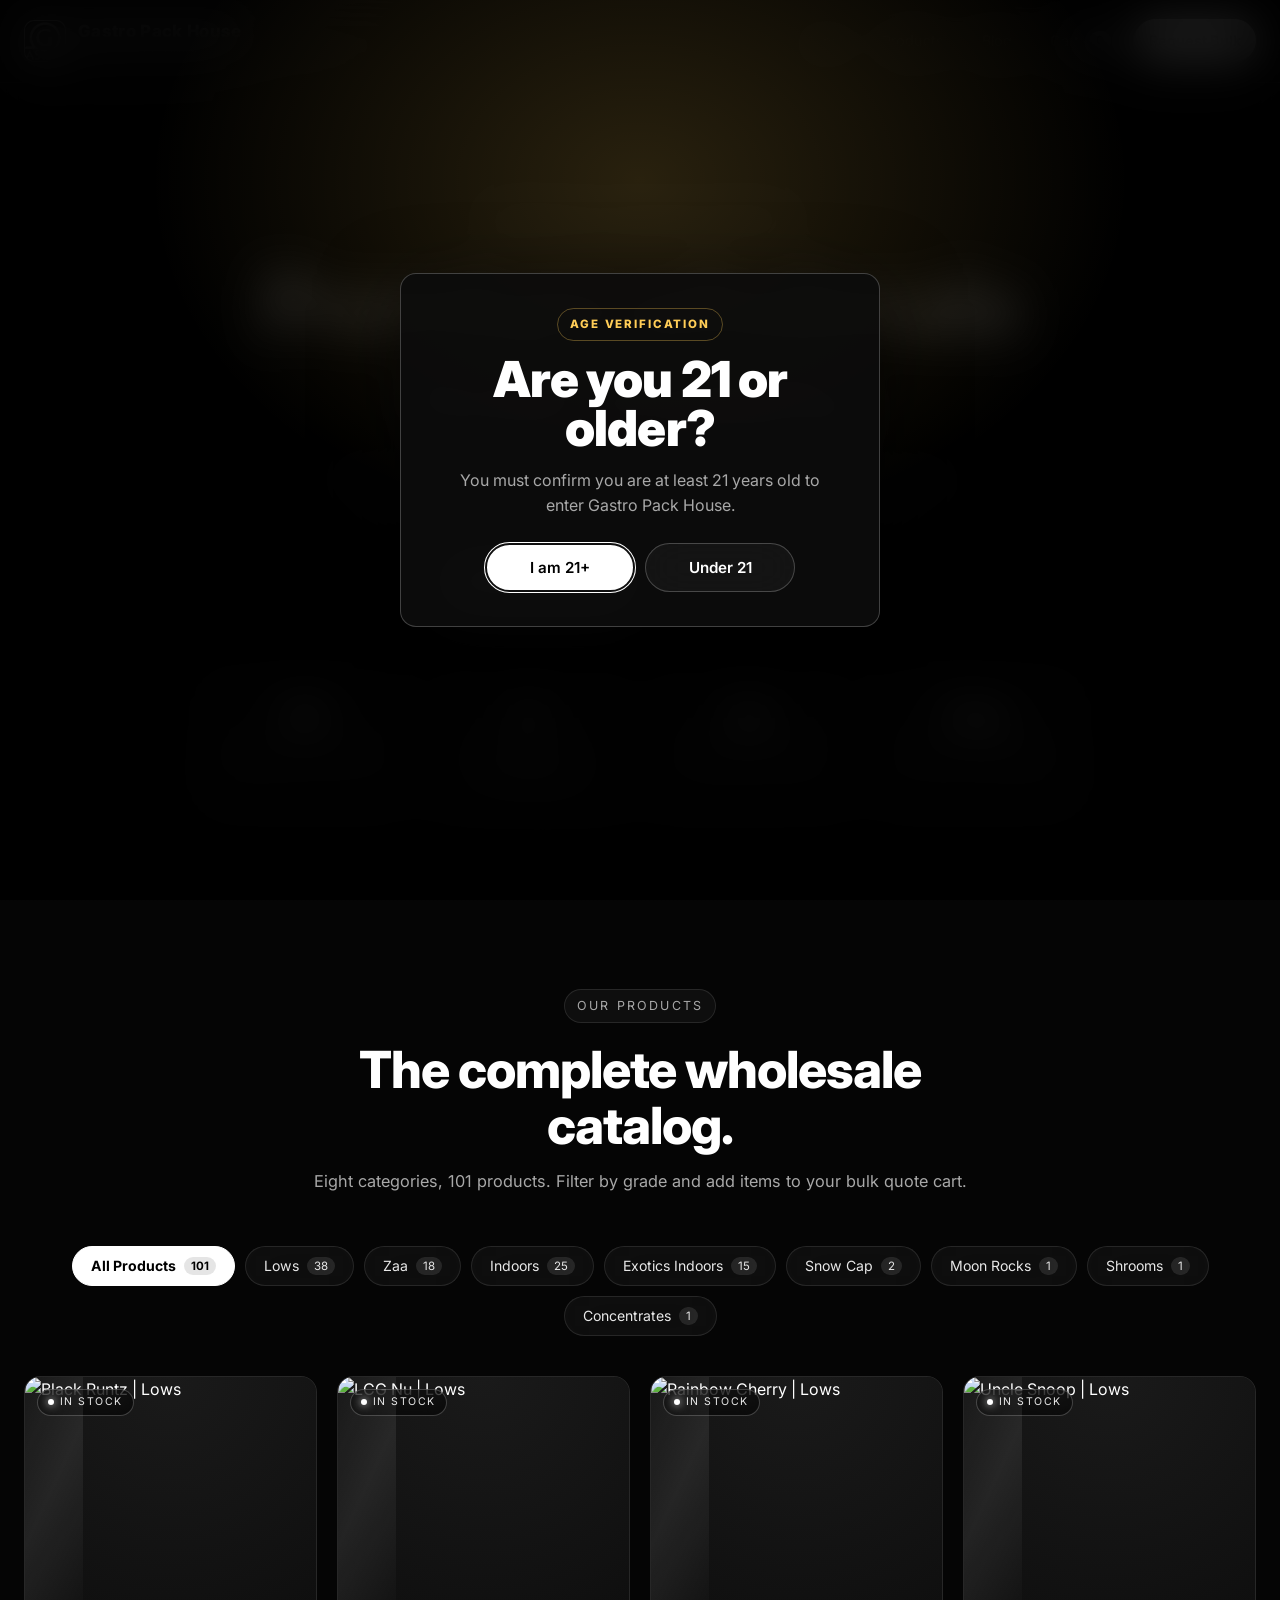
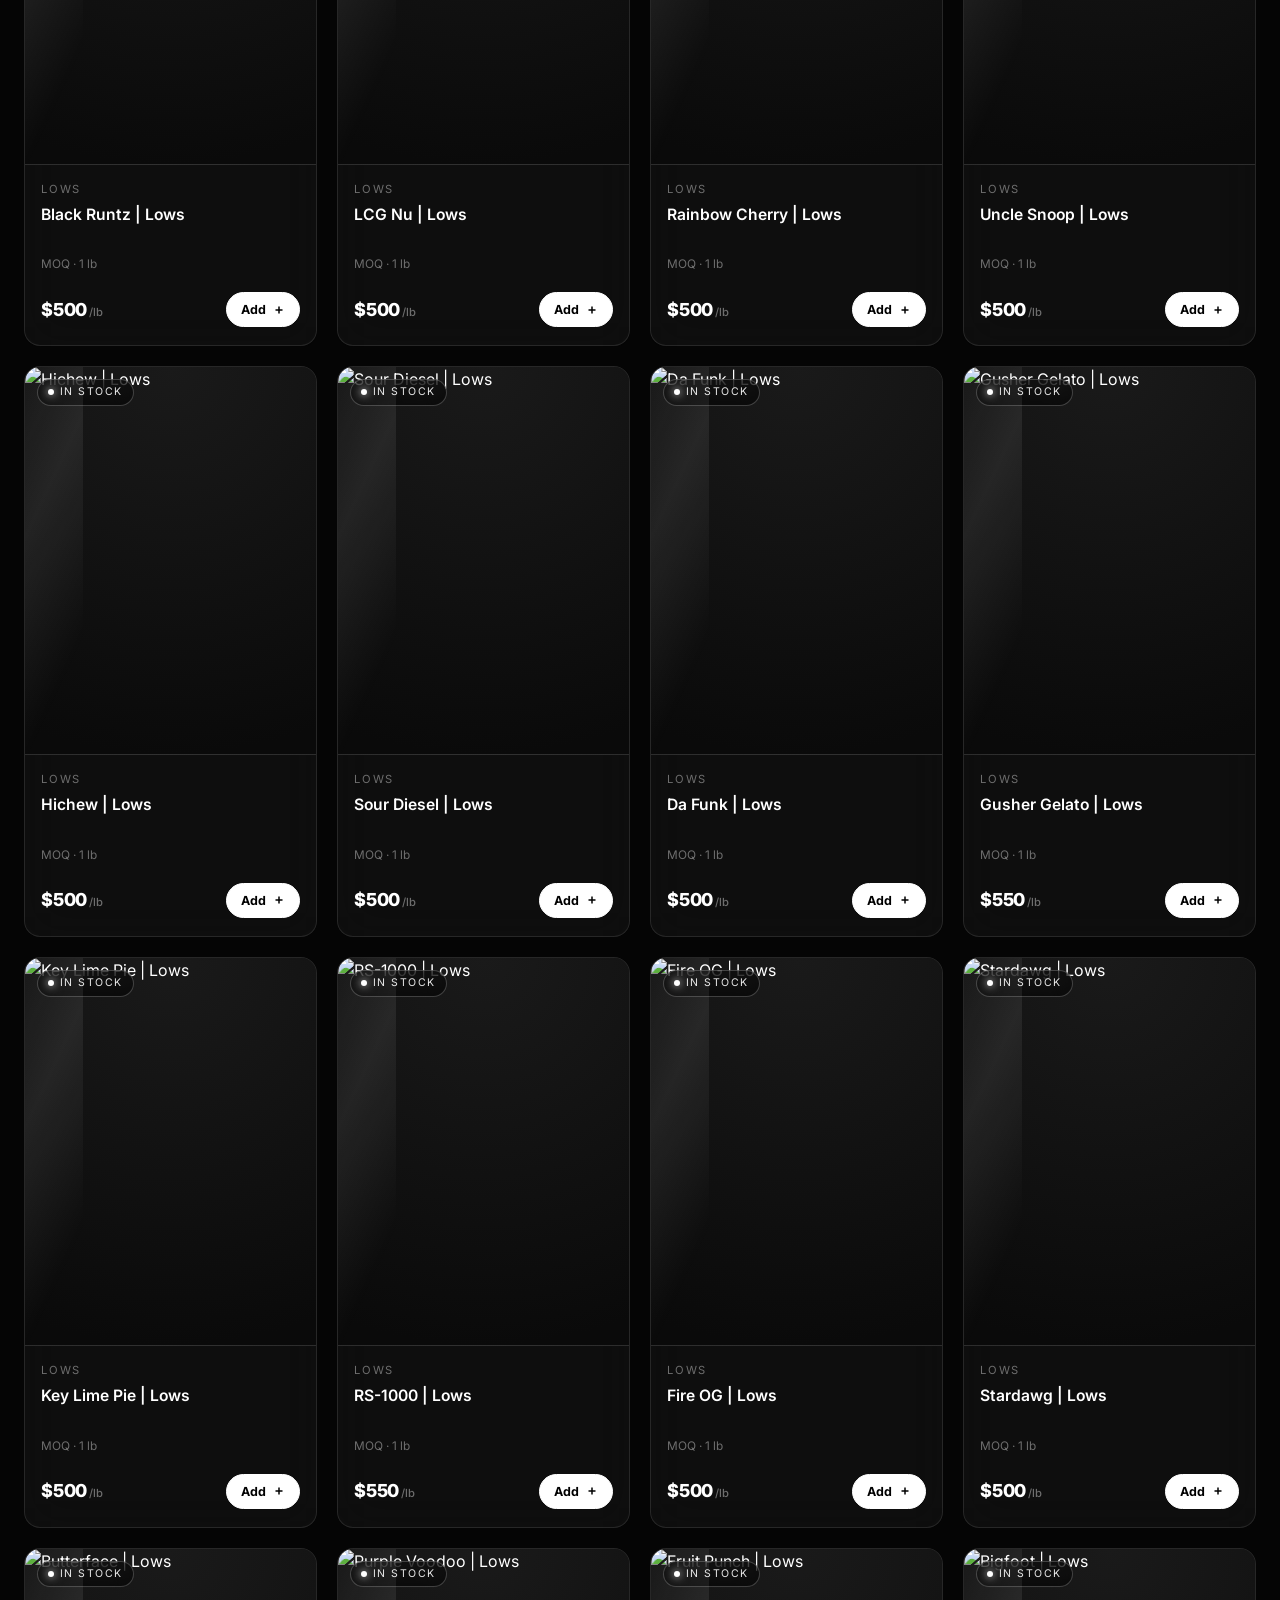
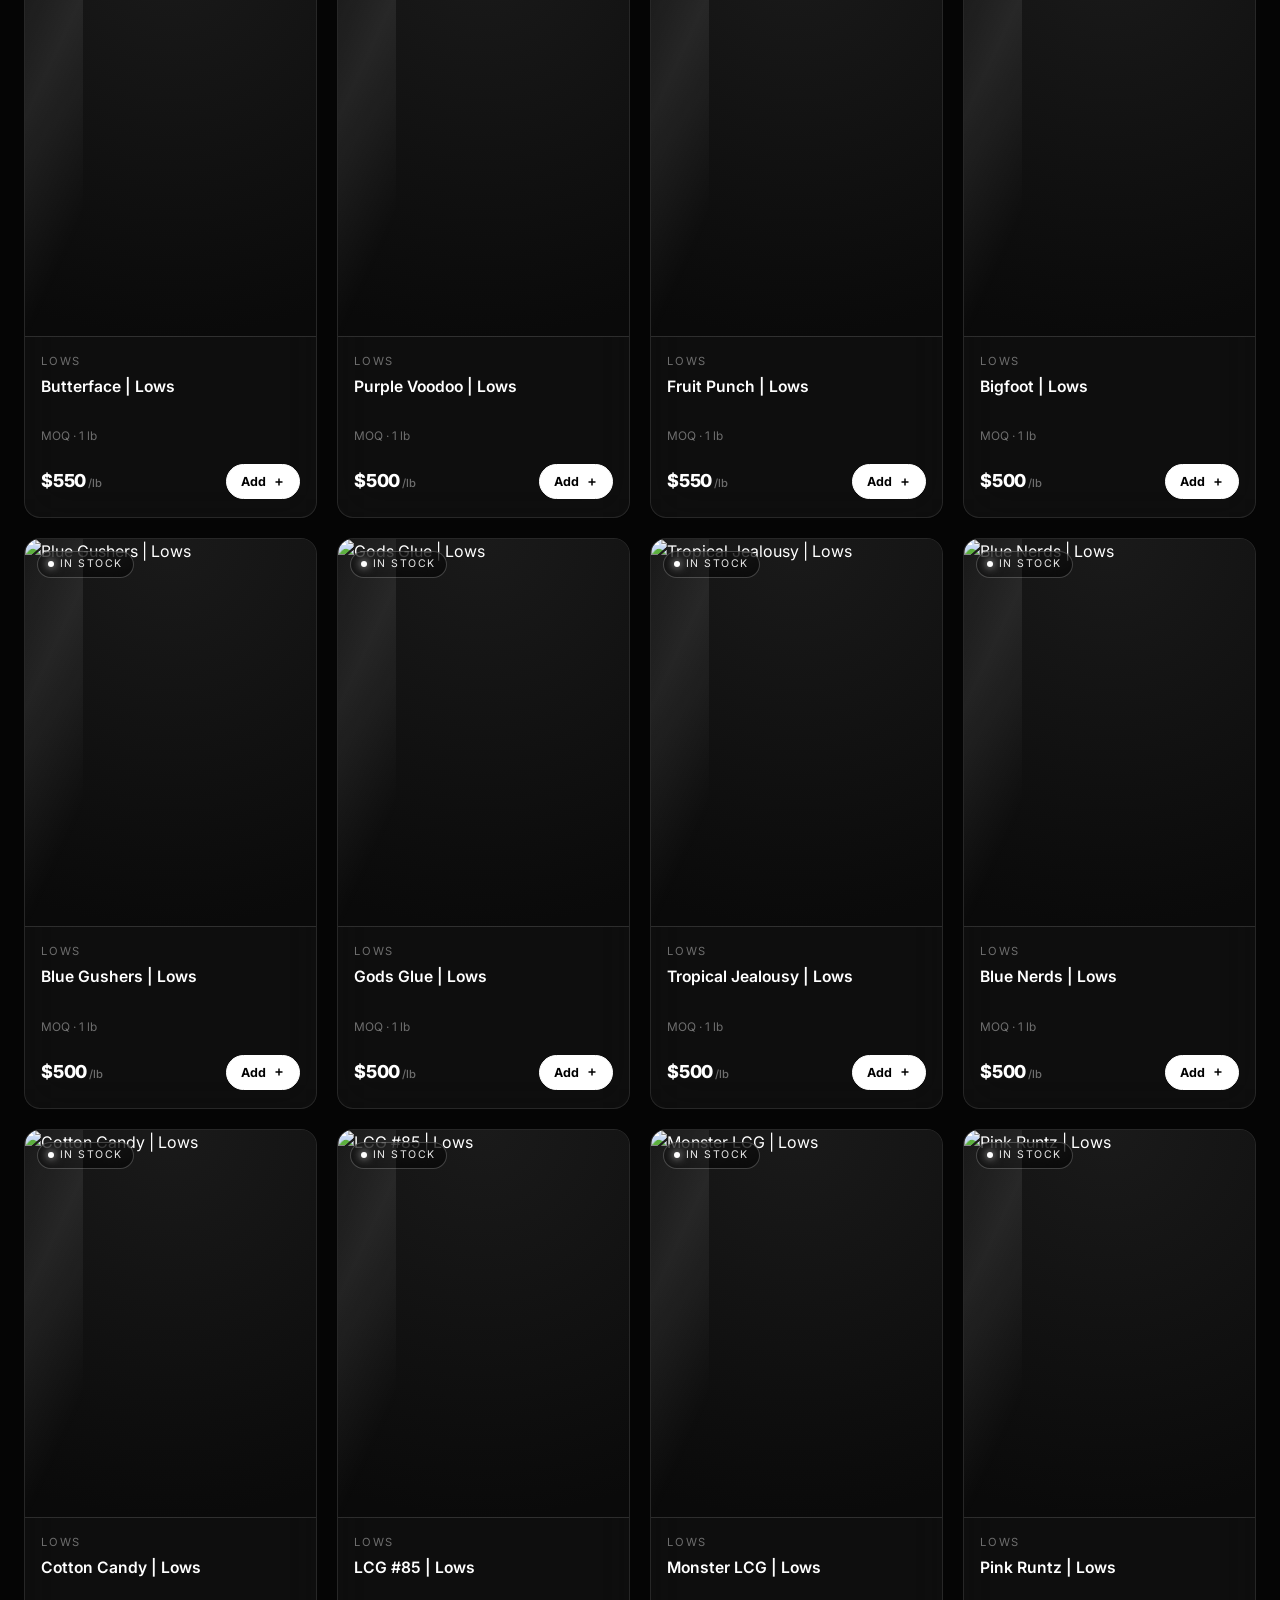
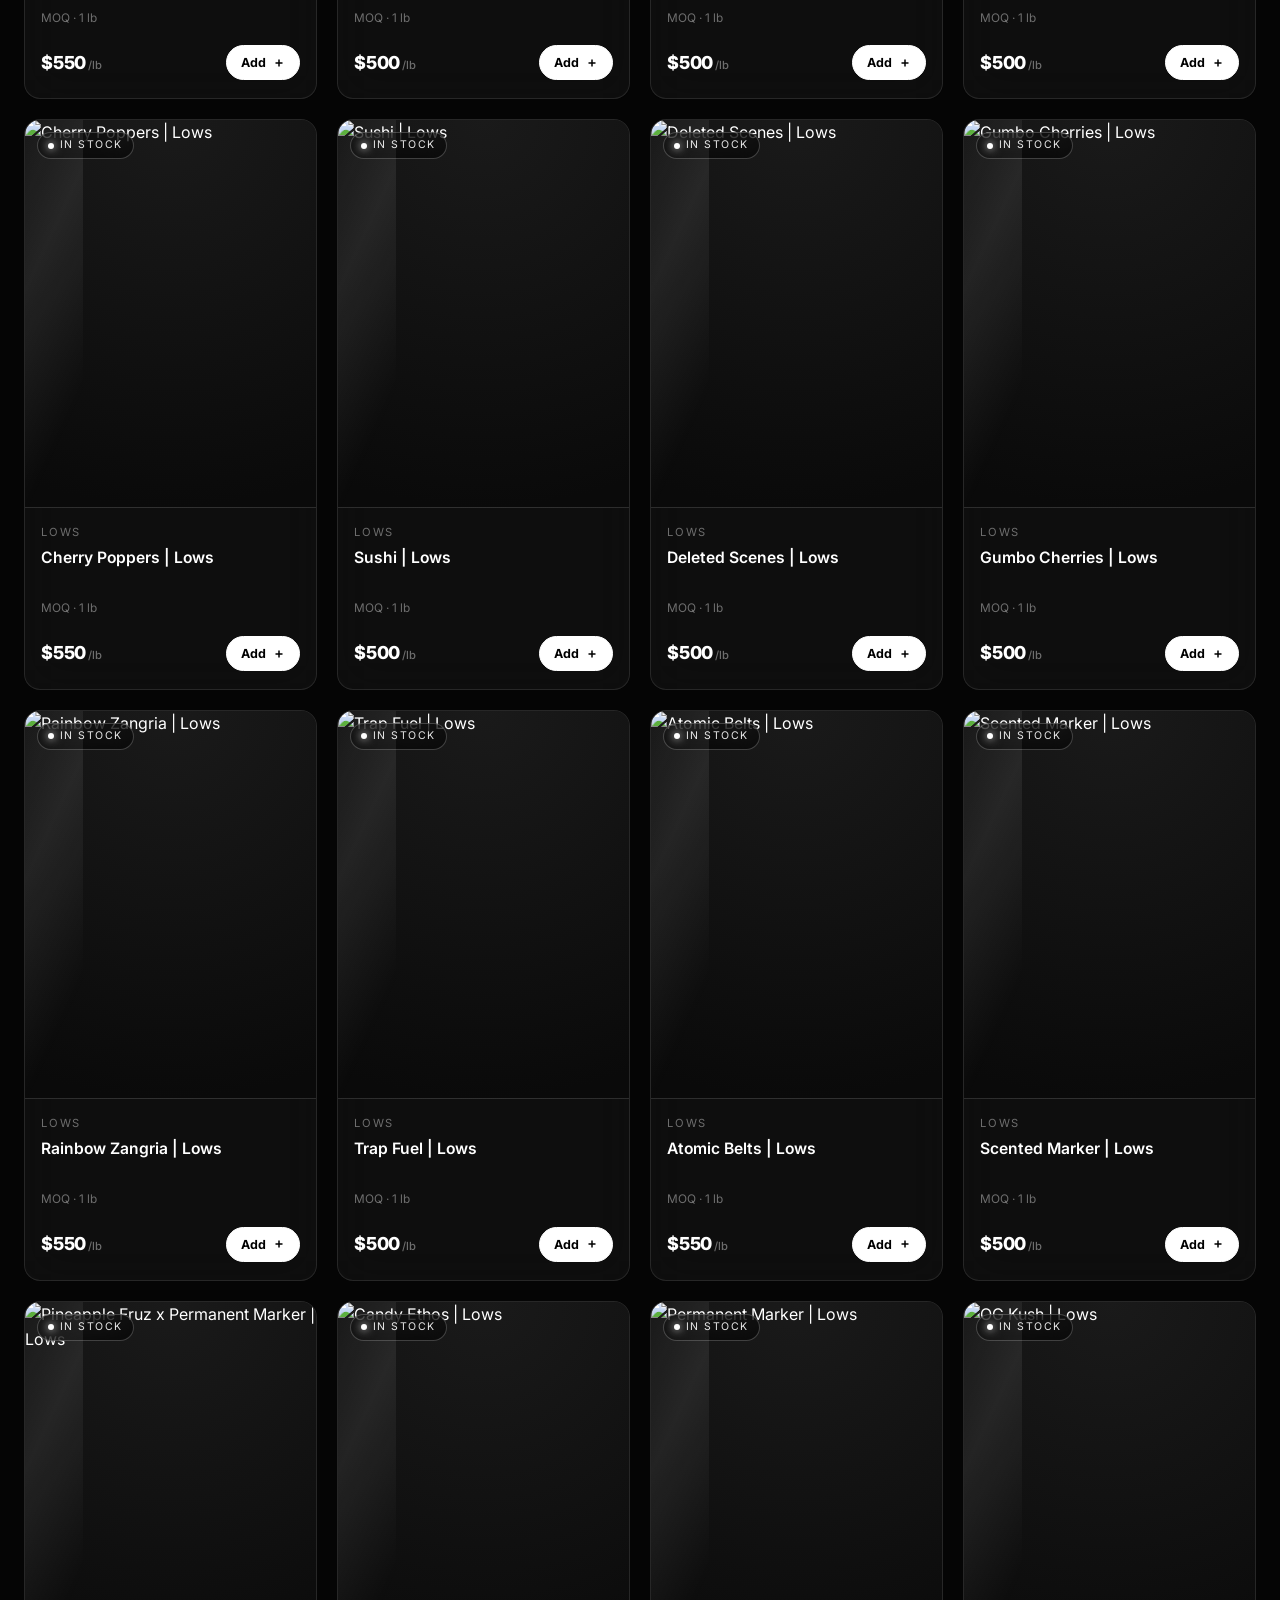
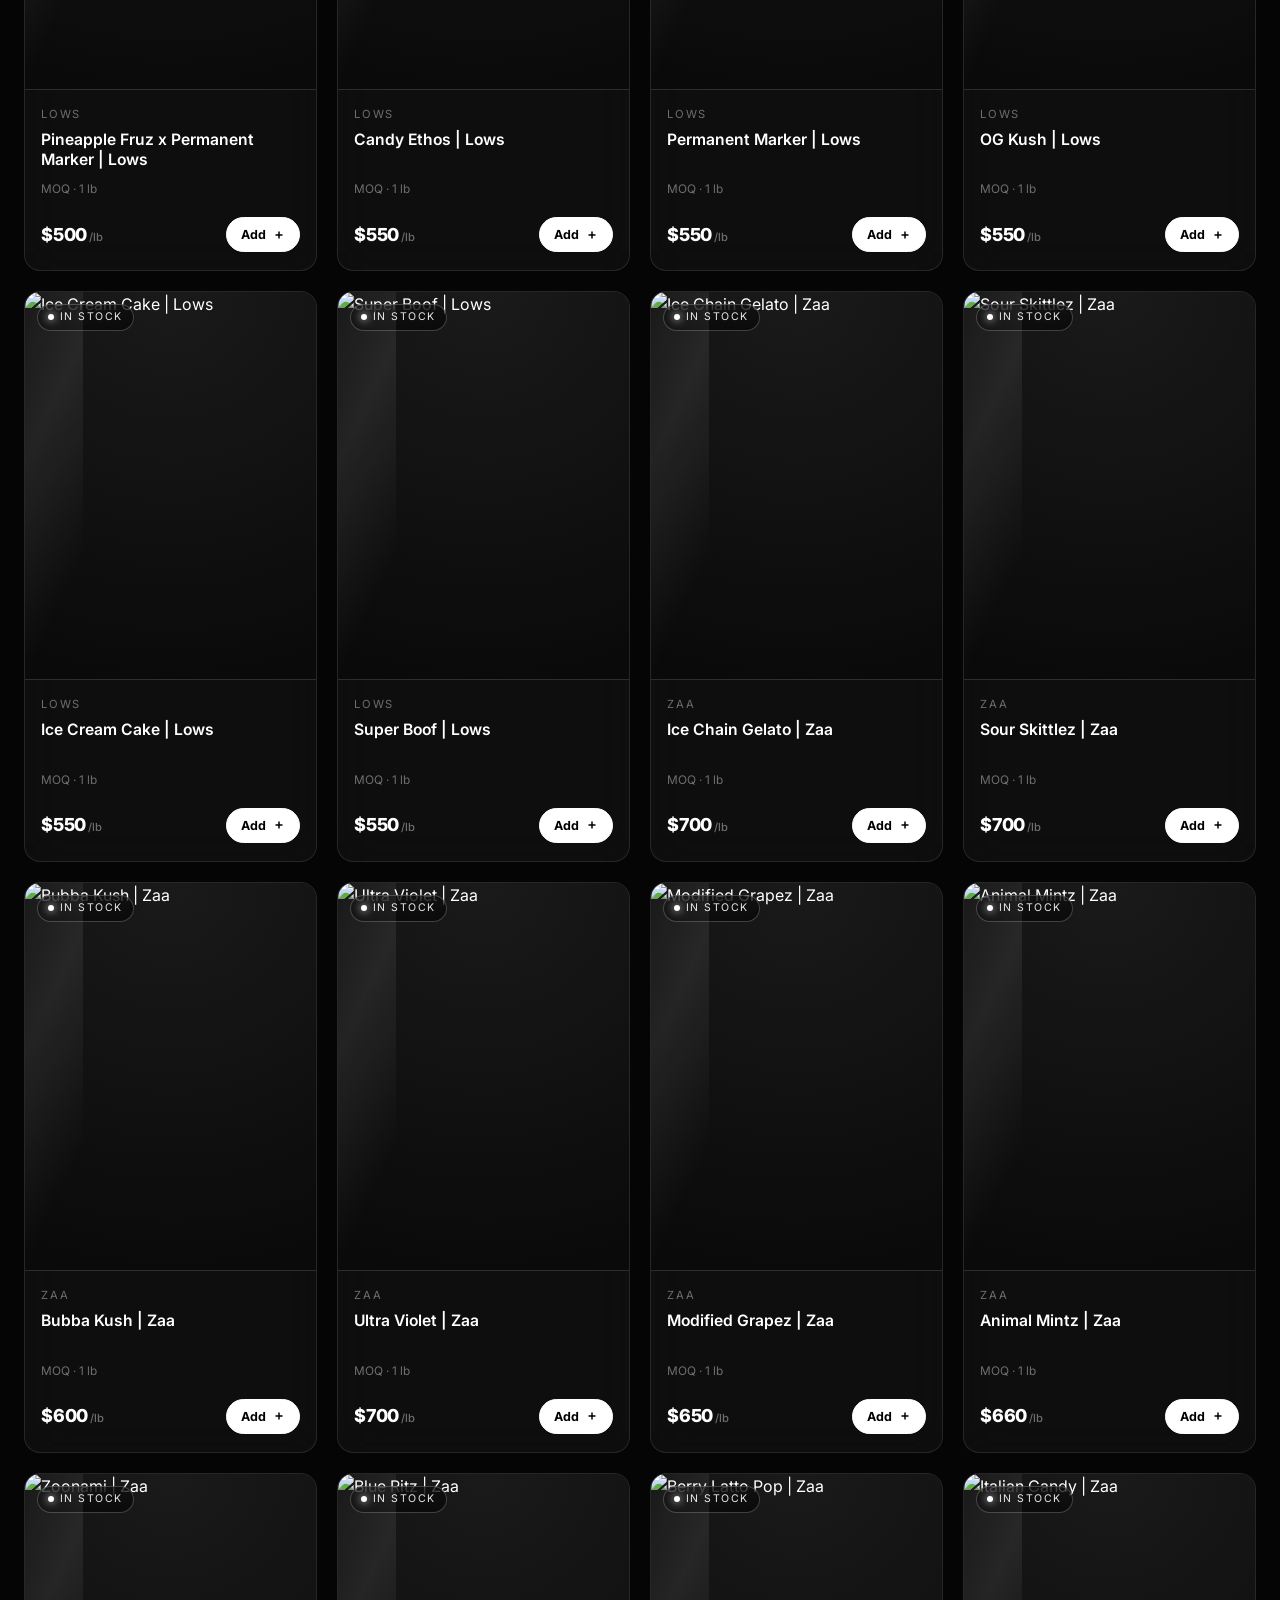
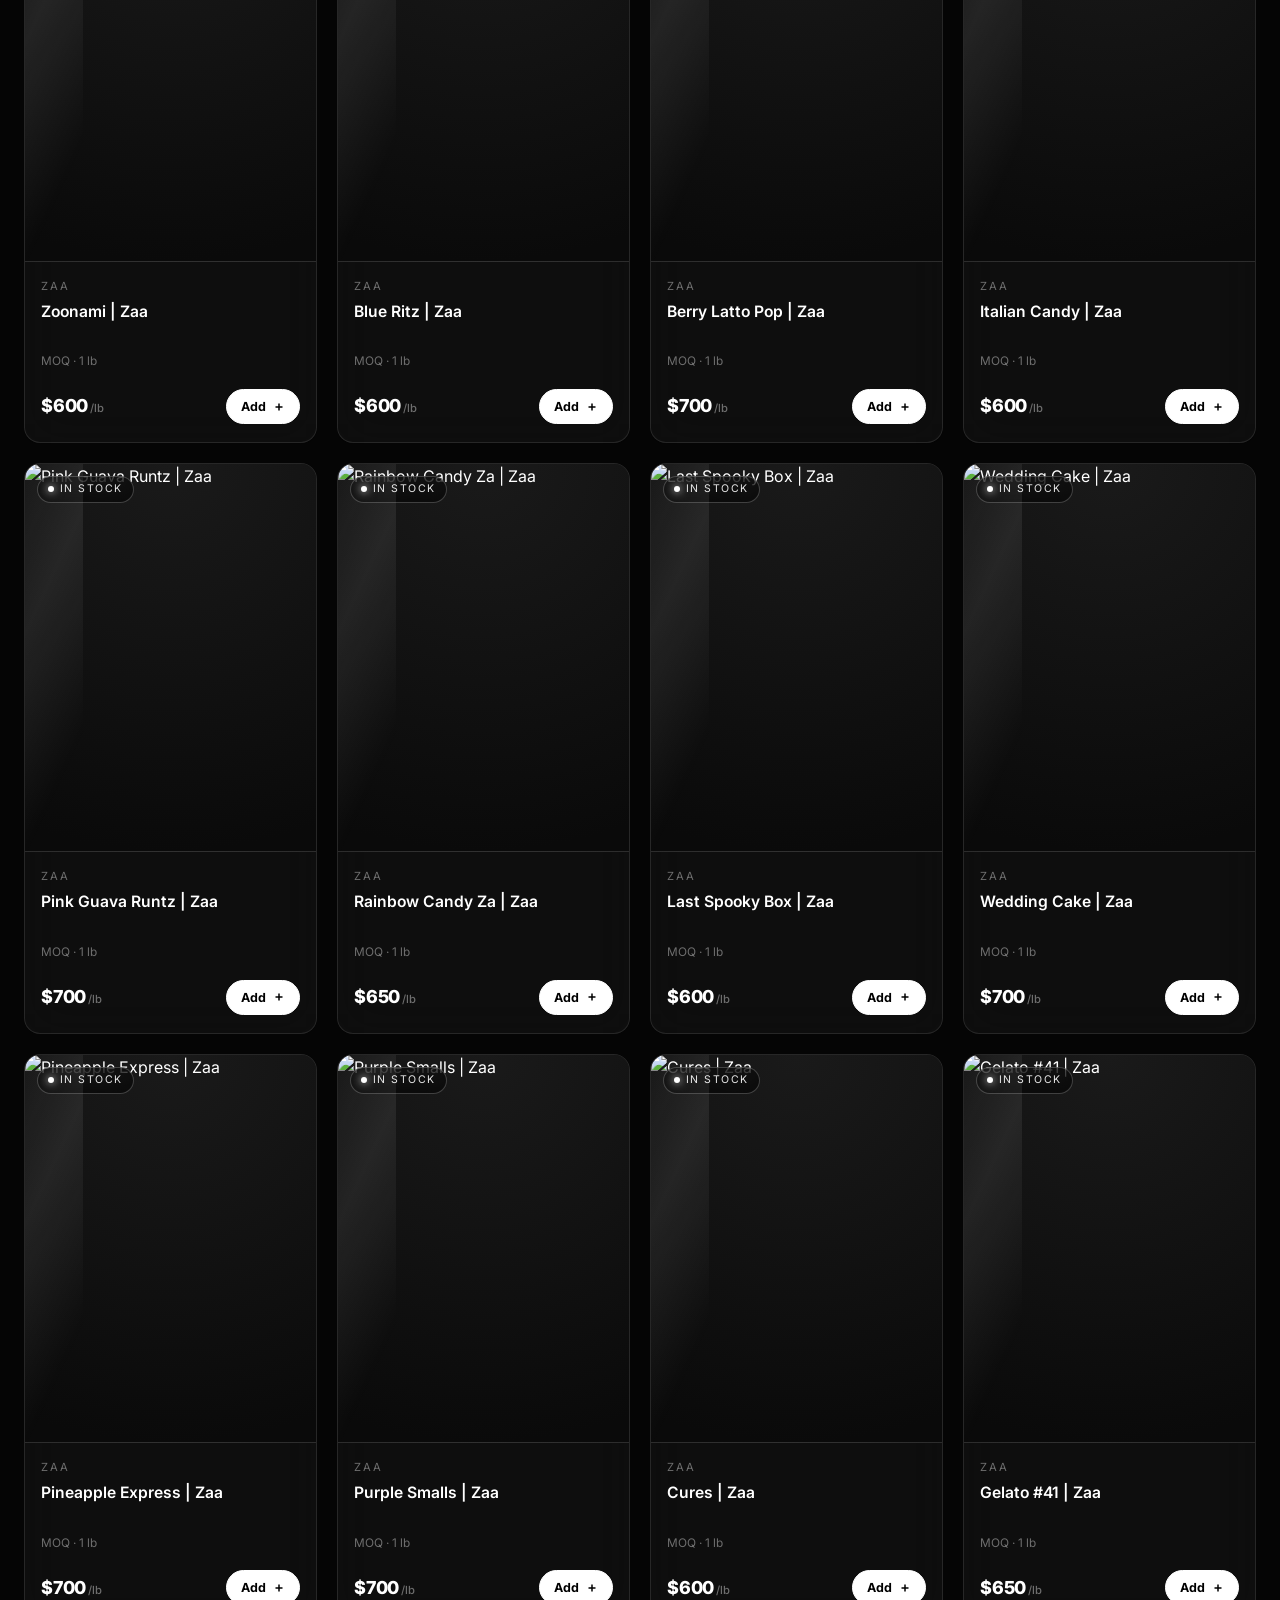
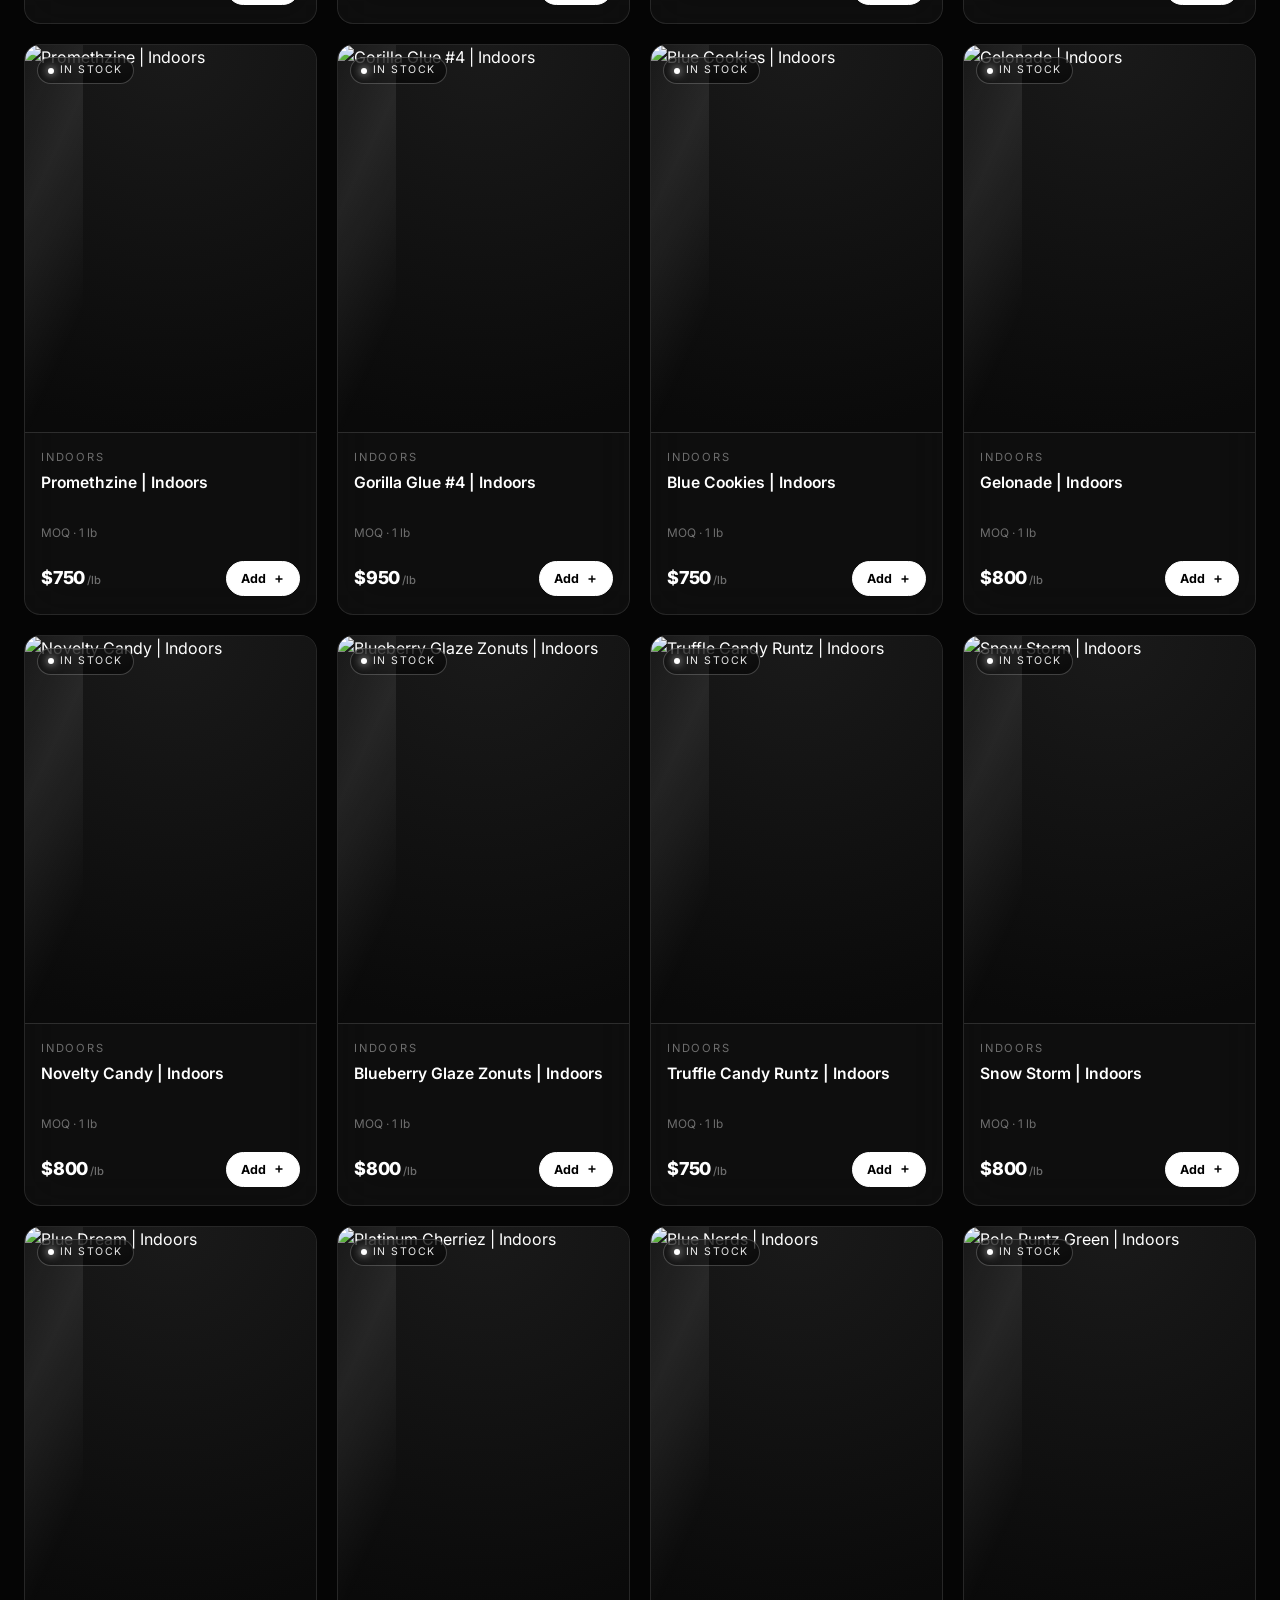
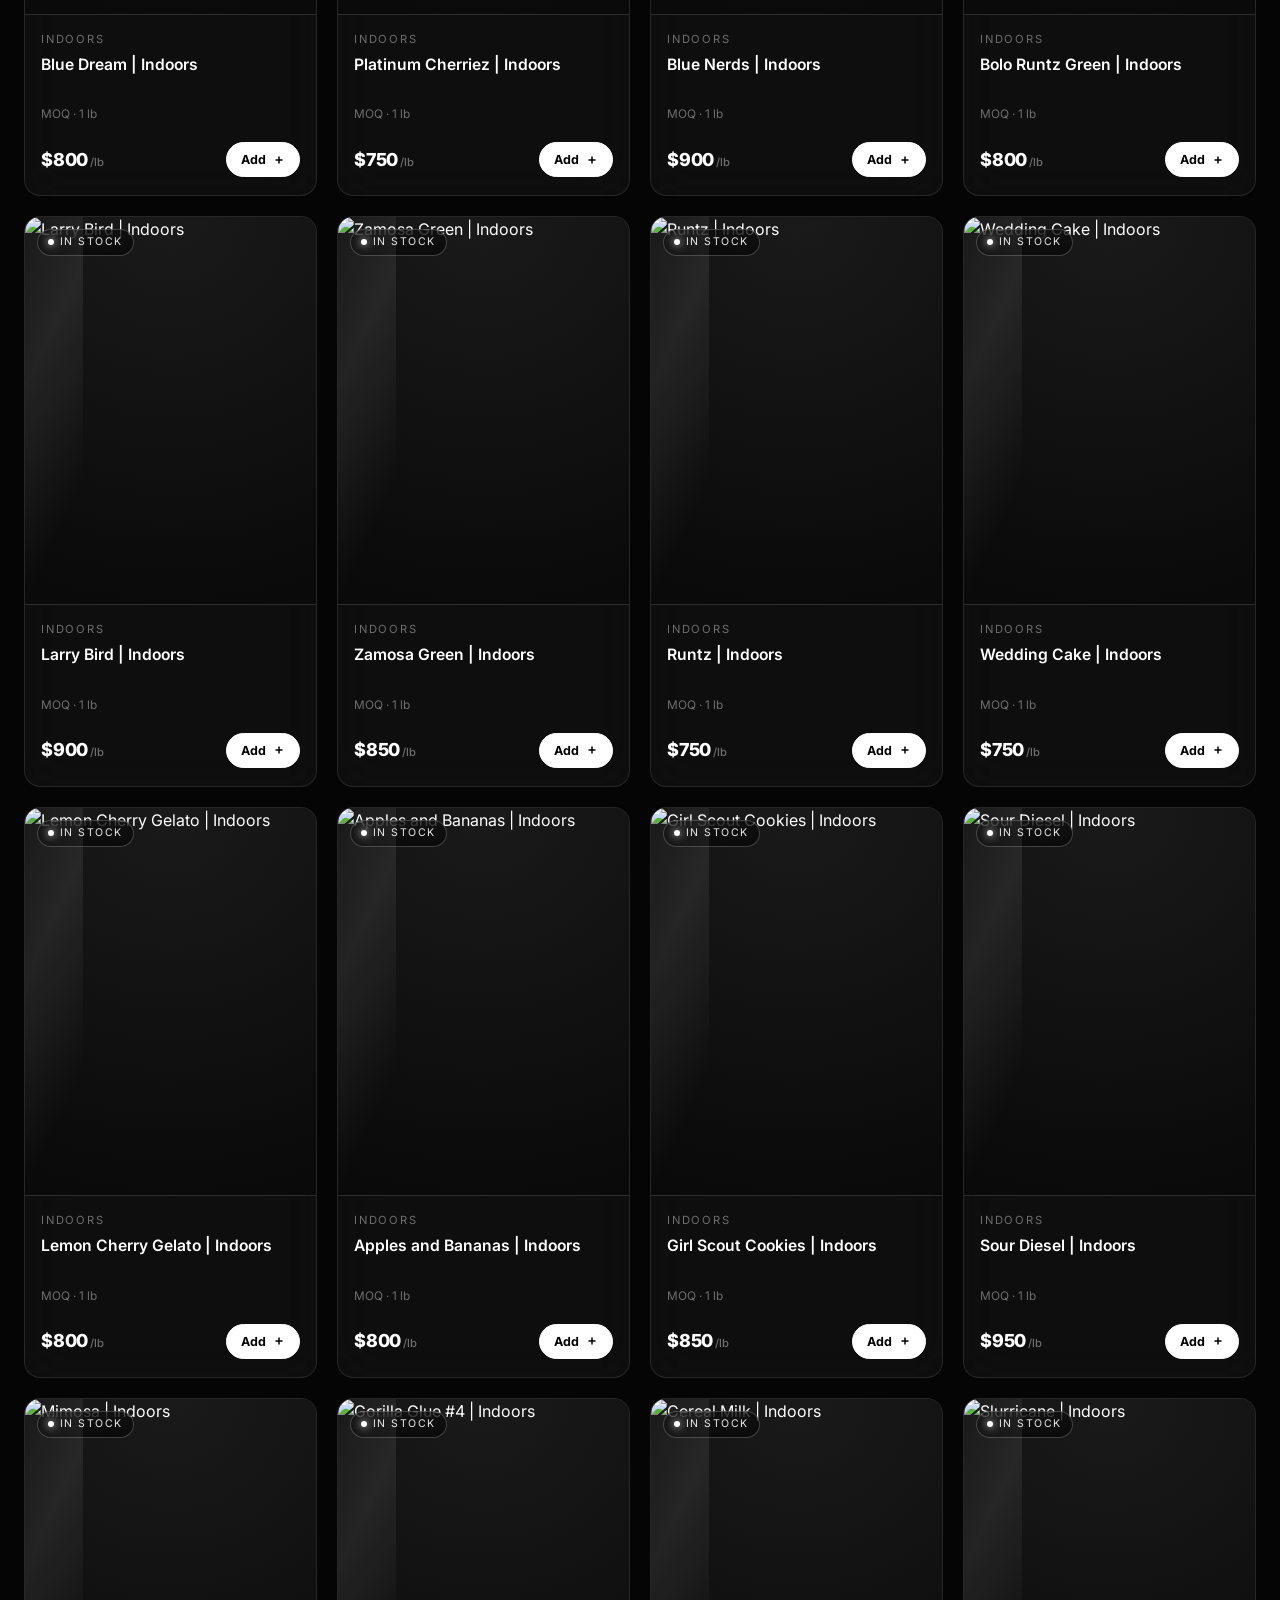
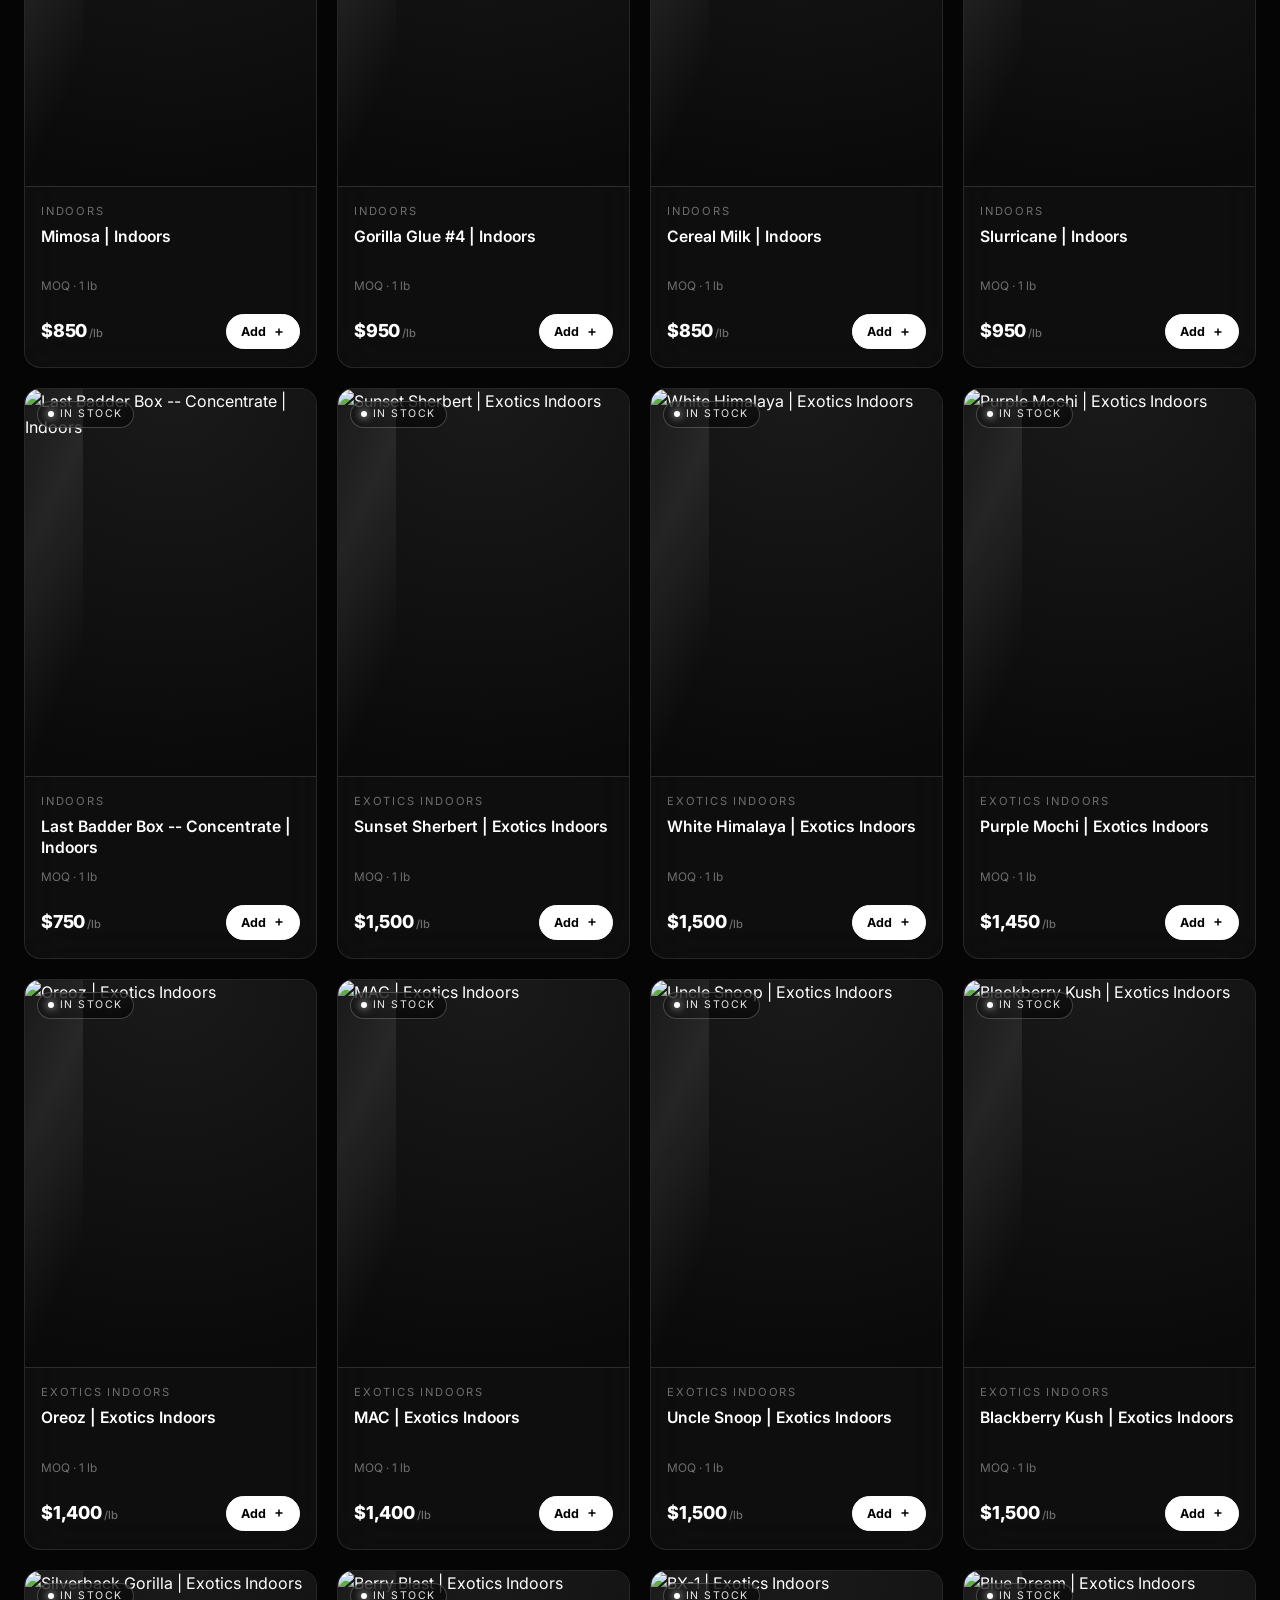
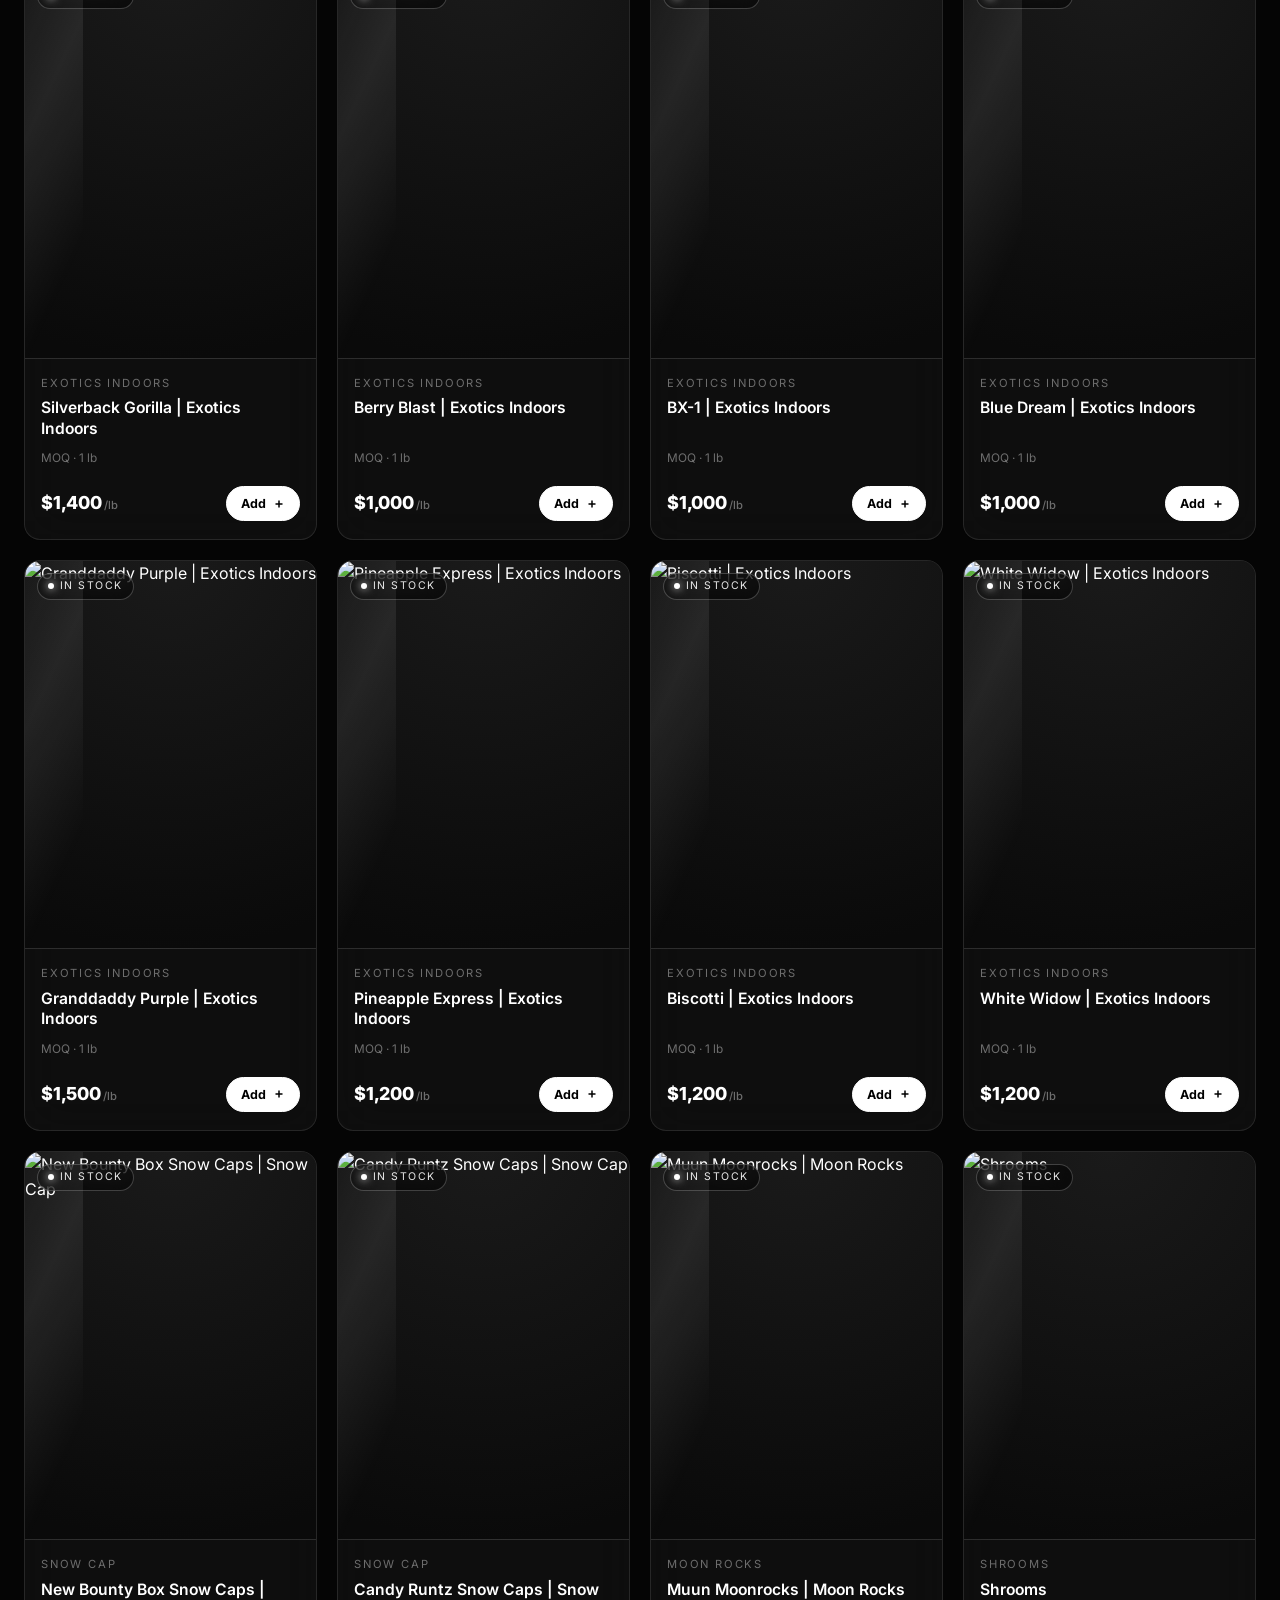
==== commit 6bd040e4: "Import Barewoods catalog and age gate" ====
--- a/index.html
+++ b/index.html
@@ -3,8 +3,8 @@
 <head>
 <meta charset="UTF-8" />
 <meta name="viewport" content="width=device-width, initial-scale=1.0" />
-<meta name="description" content="Gastro Pack House — Wholesale food packaging for restaurants, cafés, bakeries and cloud kitchens. Bulk pricing, fast despatch." />
-<title>Gastro Pack House — Wholesale Food Packaging</title>
+<meta name="description" content="Gastro Pack House — Premium wholesale catalog for verified 21+ buyers. Bulk pricing, fast fulfillment and direct product access." />
+<title>Gastro Pack House — Premium Wholesale Supply</title>
 <link rel="preconnect" href="https://fonts.googleapis.com">
 <link rel="preconnect" href="https://fonts.gstatic.com" crossorigin>
 <link href="https://fonts.googleapis.com/css2?family=Inter:wght@400;500;600;700;800;900&display=swap" rel="stylesheet">
@@ -19,7 +19,7 @@
       <span class="logo-mark"><img src="assets/logo.jpeg" alt="Gastro Pack House"/></span>
       <span>
         Gastro Pack House
-        <small>Wholesale Packaging</small>
+        <small>Wholesale Supply</small>
       </span>
     </a>
 
@@ -36,7 +36,7 @@
           Cart <span class="badge" id="cart-count">0</span>
         </a>
       </li>
-      <li><a href="#order" class="nav-cta">Order Bulk</a></li>
+      <li><a href="#order" class="nav-cta">Request Bulk</a></li>
     </ul>
   </div>
 </header>
@@ -48,22 +48,22 @@
   </video>
   <div class="hero-video-overlay"></div>
   <div class="container">
-    <span class="hero-eyebrow">Trusted by 800+ kitchens</span>
-    <h1>Packaging that<br/>moves food.</h1>
-    <p>Restaurant-grade containers, kraft boxes, eco-friendly tableware and cling wraps — sourced for performance, priced for volume.</p>
+    <span class="hero-eyebrow">Verified 21+ Wholesale Buyers</span>
+    <h1>Premium wholesale<br/>bulk supply.</h1>
+    <p>The Barewoods product catalog, now available through Gastro Pack House with direct pricing, fast fulfillment and secure bulk quote requests.</p>
     <div class="hero-actions">
       <a href="#products" class="btn btn-primary">
-        Browse Catalogue
+        Browse Products
         <svg width="14" height="14" viewBox="0 0 24 24" fill="none" stroke="currentColor" stroke-width="2.5"><path d="M5 12h14M13 5l7 7-7 7"/></svg>
       </a>
-      <a href="#order" class="btn btn-ghost">Request a Quote</a>
+      <a href="#order" class="btn btn-ghost">Request Bulk Quote</a>
     </div>
 
     <div class="hero-stats">
-      <div class="hero-stat"><strong>101</strong><span>SKUs in stock</span></div>
-      <div class="hero-stat"><strong>48h</strong><span>Avg. despatch</span></div>
-      <div class="hero-stat"><strong>800+</strong><span>Active buyers</span></div>
-      <div class="hero-stat"><strong>15%</strong><span>Volume rebate</span></div>
+      <div class="hero-stat"><strong>101</strong><span>Products in stock</span></div>
+      <div class="hero-stat"><strong>8</strong><span>Wholesale categories</span></div>
+      <div class="hero-stat"><strong>21+</strong><span>Verified buyers</span></div>
+      <div class="hero-stat"><strong>Fast</strong><span>Order fulfillment</span></div>
     </div>
   </div>
 </section>
@@ -72,9 +72,9 @@
 <section class="section" id="products">
   <div class="container">
     <div class="section-head">
-      <span class="section-eyebrow">Our Catalogue</span>
-      <h2>Every format your kitchen runs through.</h2>
-      <p>Eight categories, 101 SKUs. Filter by use-case and add to your bulk cart.</p>
+      <span class="section-eyebrow">Our Products</span>
+      <h2>The complete wholesale catalog.</h2>
+      <p>Eight categories, 101 products. Filter by grade and add items to your bulk quote cart.</p>
     </div>
 
     <!-- category chips -->
@@ -90,8 +90,8 @@
   <div class="container">
     <div class="section-head">
       <span class="section-eyebrow">Why Gastro Pack</span>
-      <h2>Built for kitchens that ship volume.</h2>
-      <p>The pricing, the formats and the despatch speed your operation actually needs.</p>
+      <h2>Built for verified wholesale buyers.</h2>
+      <p>Direct pricing, fast response times and a catalog organized for repeat bulk purchasing.</p>
     </div>
 
     <div class="feature-grid">
@@ -99,48 +99,48 @@
         <div class="feature-icon">
           <svg width="22" height="22" viewBox="0 0 24 24" fill="none" stroke="currentColor" stroke-width="2"><path d="M3 7l9-4 9 4-9 4-9-4z"/><path d="M3 7v10l9 4 9-4V7"/></svg>
         </div>
-        <h3>True wholesale pricing</h3>
-        <p>Tiered per-piece rates that drop as your case count rises. No middle-tier markup, no surprise fees at checkout.</p>
+        <h3>Direct wholesale pricing</h3>
+        <p>Clear per-pound pricing across every listed category, ready for fast bulk quote review.</p>
       </div>
 
       <div class="feature-card">
         <div class="feature-icon">
           <svg width="22" height="22" viewBox="0 0 24 24" fill="none" stroke="currentColor" stroke-width="2"><circle cx="12" cy="12" r="9"/><path d="M12 7v5l3 2"/></svg>
         </div>
-        <h3>48-hour despatch</h3>
-        <p>Orders placed before 4pm ship the next working day. Same-day collection available from our warehouse.</p>
+        <h3>Fast fulfillment</h3>
+        <p>Line items are organized for quick availability checks, order confirmation and delivery coordination.</p>
       </div>
 
       <div class="feature-card">
         <div class="feature-icon">
           <svg width="22" height="22" viewBox="0 0 24 24" fill="none" stroke="currentColor" stroke-width="2"><path d="M20 6L9 17l-5-5"/></svg>
         </div>
-        <h3>Food-grade compliance</h3>
-        <p>Every SKU meets BPA-free, FDA and EU 10/2011 contact standards. Documentation supplied on request.</p>
+        <h3>21+ access control</h3>
+        <p>The storefront is protected by age verification before visitors can browse the wholesale catalog.</p>
       </div>
 
       <div class="feature-card">
         <div class="feature-icon">
           <svg width="22" height="22" viewBox="0 0 24 24" fill="none" stroke="currentColor" stroke-width="2"><path d="M12 2v6M12 22v-2M4.93 4.93l4.24 4.24M14.83 14.83l4.24 4.24M2 12h6M22 12h-2M4.93 19.07l4.24-4.24M14.83 9.17l4.24-4.24"/></svg>
         </div>
-        <h3>Custom branding</h3>
-        <p>Print your logo on kraft boxes, cups and wraps. Low minimums on stock-shape SKUs and 2-week turnaround.</p>
+        <h3>Broad category range</h3>
+        <p>Browse Lows, Zaa, Indoors, Exotics Indoors, Snow Cap, Moon Rocks, Shrooms and Concentrates.</p>
       </div>
 
       <div class="feature-card">
         <div class="feature-icon">
           <svg width="22" height="22" viewBox="0 0 24 24" fill="none" stroke="currentColor" stroke-width="2"><path d="M3 3h18v4H3zM3 11h18v10H3zM7 11v10M11 11v10"/></svg>
         </div>
-        <h3>Full-pallet logistics</h3>
-        <p>National pallet delivery, climate-controlled storage and stock holdings for repeat-order accounts.</p>
+        <h3>Secure quote cart</h3>
+        <p>Add products to a bulk cart, review quantities and prepare a clean line-list for your sales team.</p>
       </div>
 
       <div class="feature-card">
         <div class="feature-icon">
           <svg width="22" height="22" viewBox="0 0 24 24" fill="none" stroke="currentColor" stroke-width="2"><path d="M12 2C6 9 6 14 12 22C18 14 18 9 12 2z"/></svg>
         </div>
-        <h3>Eco-grade range</h3>
-        <p>A full bagasse, PLA and pulp lineup for operators committed to compostable, plant-based packaging.</p>
+        <h3>Fresh catalog transfer</h3>
+        <p>The current Barewoods product set has been imported with names, categories, pricing and images.</p>
       </div>
     </div>
   </div>
@@ -150,15 +150,15 @@
 <section class="section" id="order">
   <div class="container">
     <div class="cta-band">
-      <h2>Ready to place a bulk order?</h2>
-      <p>Send us your line-list and we'll come back within the hour with case pricing, lead times and a freight estimate.</p>
+      <h2>Ready to request a bulk order?</h2>
+      <p>Add products to your quote cart or contact the wholesale desk for current availability and fulfillment details.</p>
       <div class="hero-actions">
         <a href="mailto:order@gastropackhouse.com?subject=Bulk%20Order%20Enquiry" class="btn btn-primary">
-          Email Sales Desk
+          Email Wholesale Desk
           <svg width="14" height="14" viewBox="0 0 24 24" fill="none" stroke="currentColor" stroke-width="2.4"><path d="M4 4h16v16H4z"/><path d="M22 6l-10 7L2 6"/></svg>
         </a>
-        <a href="#" class="btn btn-ghost">
-          WhatsApp Wholesale
+        <a href="https://t.me/Barewood" target="_blank" rel="noopener noreferrer" class="btn btn-ghost">
+          Telegram Wholesale
           <svg width="14" height="14" viewBox="0 0 24 24" fill="none" stroke="currentColor" stroke-width="2.4"><path d="M21 15a2 2 0 0 1-2 2H7l-4 4V5a2 2 0 0 1 2-2h14a2 2 0 0 1 2 2z"/></svg>
         </a>
       </div>
@@ -173,9 +173,9 @@
       <div class="footer-brand">
         <div class="logo">
           <span class="logo-mark"><img src="assets/logo.jpeg" alt="Gastro Pack House"/></span>
-          <span>Gastro Pack House <small>Wholesale Packaging</small></span>
-        </div>
-        <p>Restaurant-grade packaging at wholesale rates. Trusted by independent kitchens, multi-site operators and cloud-kitchen brands.</p>
+          <span>Gastro Pack House <small>Wholesale Supply</small></span>
+        </div>
+        <p>Premium wholesale catalog access for verified adult buyers, with fast quote handling and direct product pricing.</p>
         <div class="footer-socials">
           <a href="#" aria-label="Instagram"><svg width="16" height="16" viewBox="0 0 24 24" fill="none" stroke="currentColor" stroke-width="2"><rect x="3" y="3" width="18" height="18" rx="5"/><circle cx="12" cy="12" r="4"/><circle cx="17.5" cy="6.5" r="0.6" fill="currentColor"/></svg></a>
           <a href="#" aria-label="WhatsApp"><svg width="16" height="16" viewBox="0 0 24 24" fill="none" stroke="currentColor" stroke-width="2"><path d="M21 15a2 2 0 0 1-2 2H7l-4 4V5a2 2 0 0 1 2-2h14a2 2 0 0 1 2 2z"/></svg></a>
@@ -187,7 +187,7 @@
         <h4>Quick Links</h4>
         <ul>
           <li><a href="index.html">Home</a></li>
-          <li><a href="#products">Catalogue</a></li>
+          <li><a href="#products">Products</a></li>
           <li><a href="blog.html">Blog</a></li>
           <li><a href="cart.html">My Cart</a></li>
         </ul>
@@ -196,11 +196,11 @@
       <div>
         <h4>Categories</h4>
         <ul>
-          <li><a href="#products">Takeaway</a></li>
-          <li><a href="#products">Kraft Boxes</a></li>
-          <li><a href="#products">Plastic Range</a></li>
-          <li><a href="#products">Eco-Friendly</a></li>
-          <li><a href="#products">Cups & Lids</a></li>
+          <li><a href="#products">Lows</a></li>
+          <li><a href="#products">Zaa</a></li>
+          <li><a href="#products">Indoors</a></li>
+          <li><a href="#products">Exotics Indoors</a></li>
+          <li><a href="#products">Specialty</a></li>
         </ul>
       </div>
 
@@ -209,7 +209,7 @@
         <ul>
           <li><a href="mailto:order@gastropackhouse.com">order@gastropackhouse.com</a></li>
           <li><a href="#">[Phone — to be supplied]</a></li>
-          <li><a href="#">[WhatsApp — to be supplied]</a></li>
+          <li><a href="https://t.me/Barewood" target="_blank" rel="noopener noreferrer">Telegram Wholesale</a></li>
           <li><a href="#">[Address — to be supplied]</a></li>
         </ul>
       </div>
@@ -217,7 +217,7 @@
 
     <div class="footer-bottom">
       <span>© <span id="year"></span> Gastro Pack House. All rights reserved.</span>
-      <span>Wholesale packaging · Built for kitchens.</span>
+      <span>Wholesale supply · Verified 21+ buyers.</span>
     </div>
   </div>
 </footer>
--- a/css/styles.css
+++ b/css/styles.css
@@ -428,7 +428,7 @@
   background: var(--glass-strong);
 }
 .product-thumb {
-  aspect-ratio: 1.15 / 1;
+  aspect-ratio: 3 / 4;
   background:
     radial-gradient(140% 100% at 50% 0%, #1a1a1a 0%, #0a0a0a 100%);
   display: grid;
@@ -454,6 +454,12 @@
   height: 64%;
   opacity: 0.85;
   filter: drop-shadow(0 8px 24px rgba(255,255,255,0.10));
+}
+.product-image {
+  width: 100%;
+  height: 100%;
+  object-fit: cover;
+  display: block;
 }
 .product-stock {
   position: absolute;
@@ -789,8 +795,10 @@
   background: radial-gradient(120% 80% at 50% 0%, #1a1a1a, #060606);
   display: grid; place-items: center;
   border: 1px solid var(--line);
+  overflow: hidden;
 }
 .cart-thumb svg { width: 60%; opacity: 0.85; }
+.cart-thumb .product-image { object-fit: cover; }
 .cart-row h4 { font-size: 0.96rem; margin-bottom: 4px; font-weight: 600; }
 .cart-row .meta { font-size: 0.78rem; color: var(--ink-3); }
 .qty {
@@ -855,6 +863,64 @@
 }
 .empty-state h3 { font-size: 1.2rem; margin: 12px 0 6px; }
 .empty-state p { color: var(--ink-2); margin-bottom: 18px; }
+
+/* ============================================================
+   AGE GATE
+   ============================================================ */
+body.age-gate-open { overflow: hidden; }
+.age-gate {
+  position: fixed;
+  inset: 0;
+  z-index: 200;
+  display: grid;
+  place-items: center;
+  padding: 24px;
+  background:
+    radial-gradient(700px 520px at 50% 20%, rgba(255,205,87,0.16), transparent 70%),
+    rgba(0,0,0,0.88);
+  backdrop-filter: blur(22px) saturate(140%);
+  -webkit-backdrop-filter: blur(22px) saturate(140%);
+}
+.age-gate-card {
+  width: min(100%, 480px);
+  padding: 34px;
+  text-align: center;
+  border-radius: var(--radius-md);
+  border: 1px solid var(--line-strong);
+  background: rgba(12,12,12,0.92);
+  box-shadow: var(--shadow-lg);
+}
+.age-gate-kicker {
+  display: inline-flex;
+  margin-bottom: 14px;
+  padding: 6px 12px;
+  border-radius: 999px;
+  border: 1px solid rgba(255,205,87,0.32);
+  color: #ffcd57;
+  font-size: 0.72rem;
+  font-weight: 800;
+  letter-spacing: 0.16em;
+  text-transform: uppercase;
+}
+.age-gate-card h2 {
+  font-size: clamp(2rem, 8vw, 3.1rem);
+  line-height: 1;
+  font-weight: 900;
+  letter-spacing: -0.02em;
+  margin-bottom: 14px;
+}
+.age-gate-card p {
+  color: var(--ink-2);
+  margin: 0 auto 24px;
+  max-width: 360px;
+}
+.age-gate-actions {
+  display: flex;
+  gap: 10px;
+  justify-content: center;
+  flex-wrap: wrap;
+}
+.age-gate-actions .btn { min-width: 150px; justify-content: center; }
 
 /* ============================================================
    RESPONSIVE
@@ -885,4 +951,6 @@
   .cart-row { grid-template-columns: 64px 1fr; grid-auto-rows: auto; }
   .cart-thumb { width: 64px; height: 64px; }
   .qty, .cart-remove { grid-column: 1 / -1; justify-self: start; }
-}
+  .age-gate-card { padding: 28px 22px; }
+  .age-gate-actions { flex-direction: column; }
+}
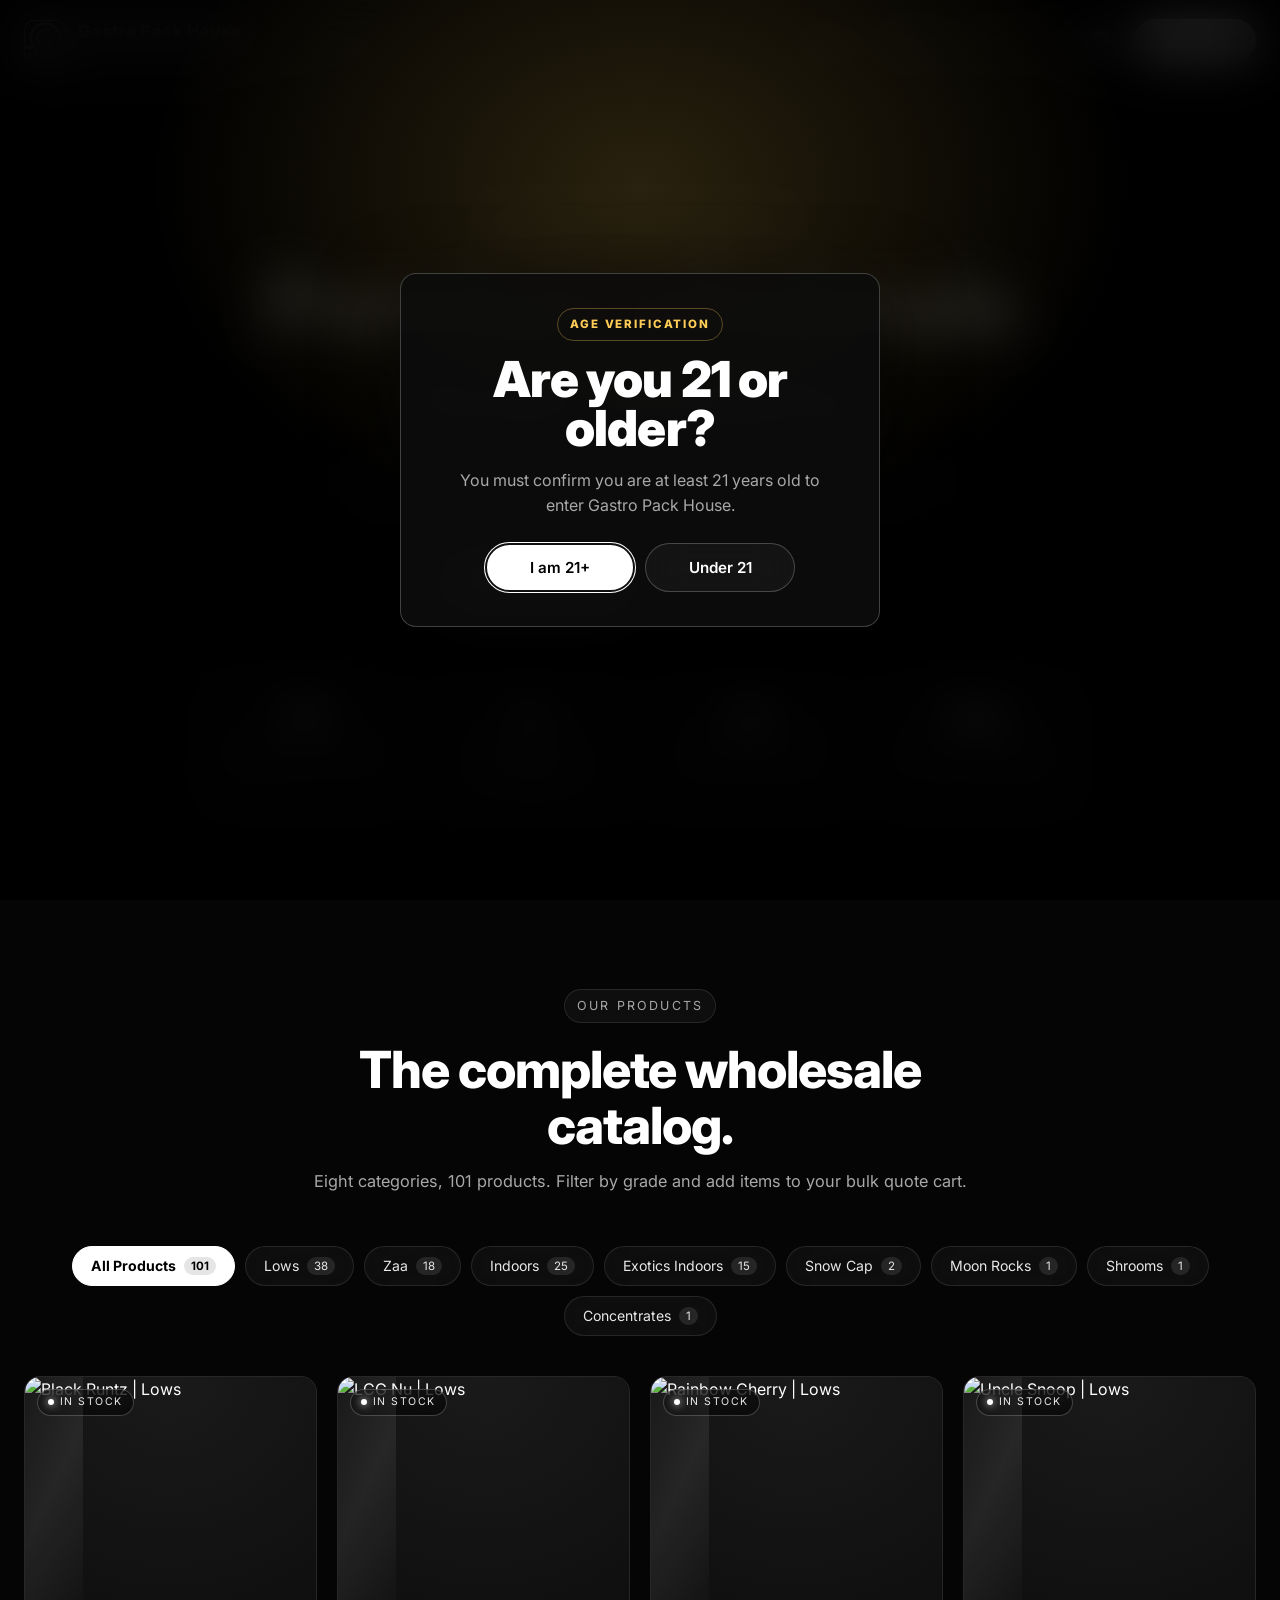
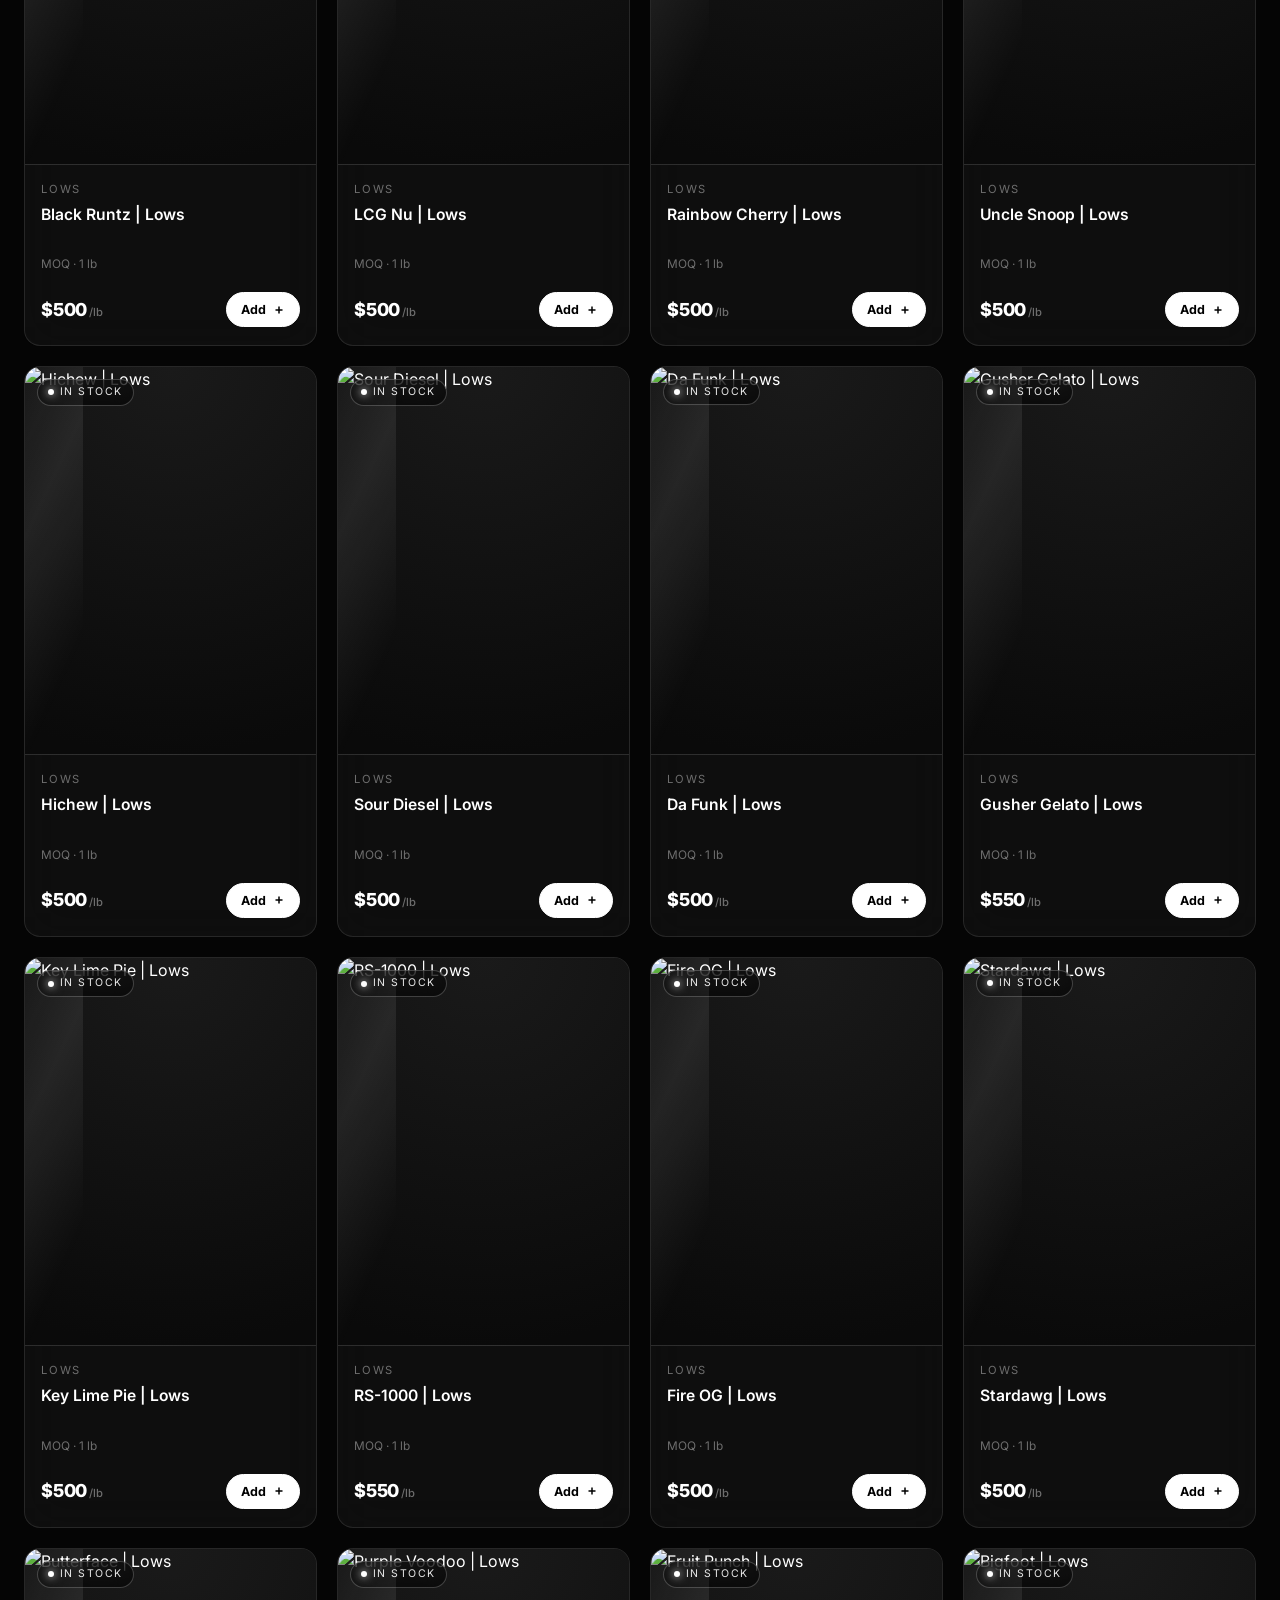
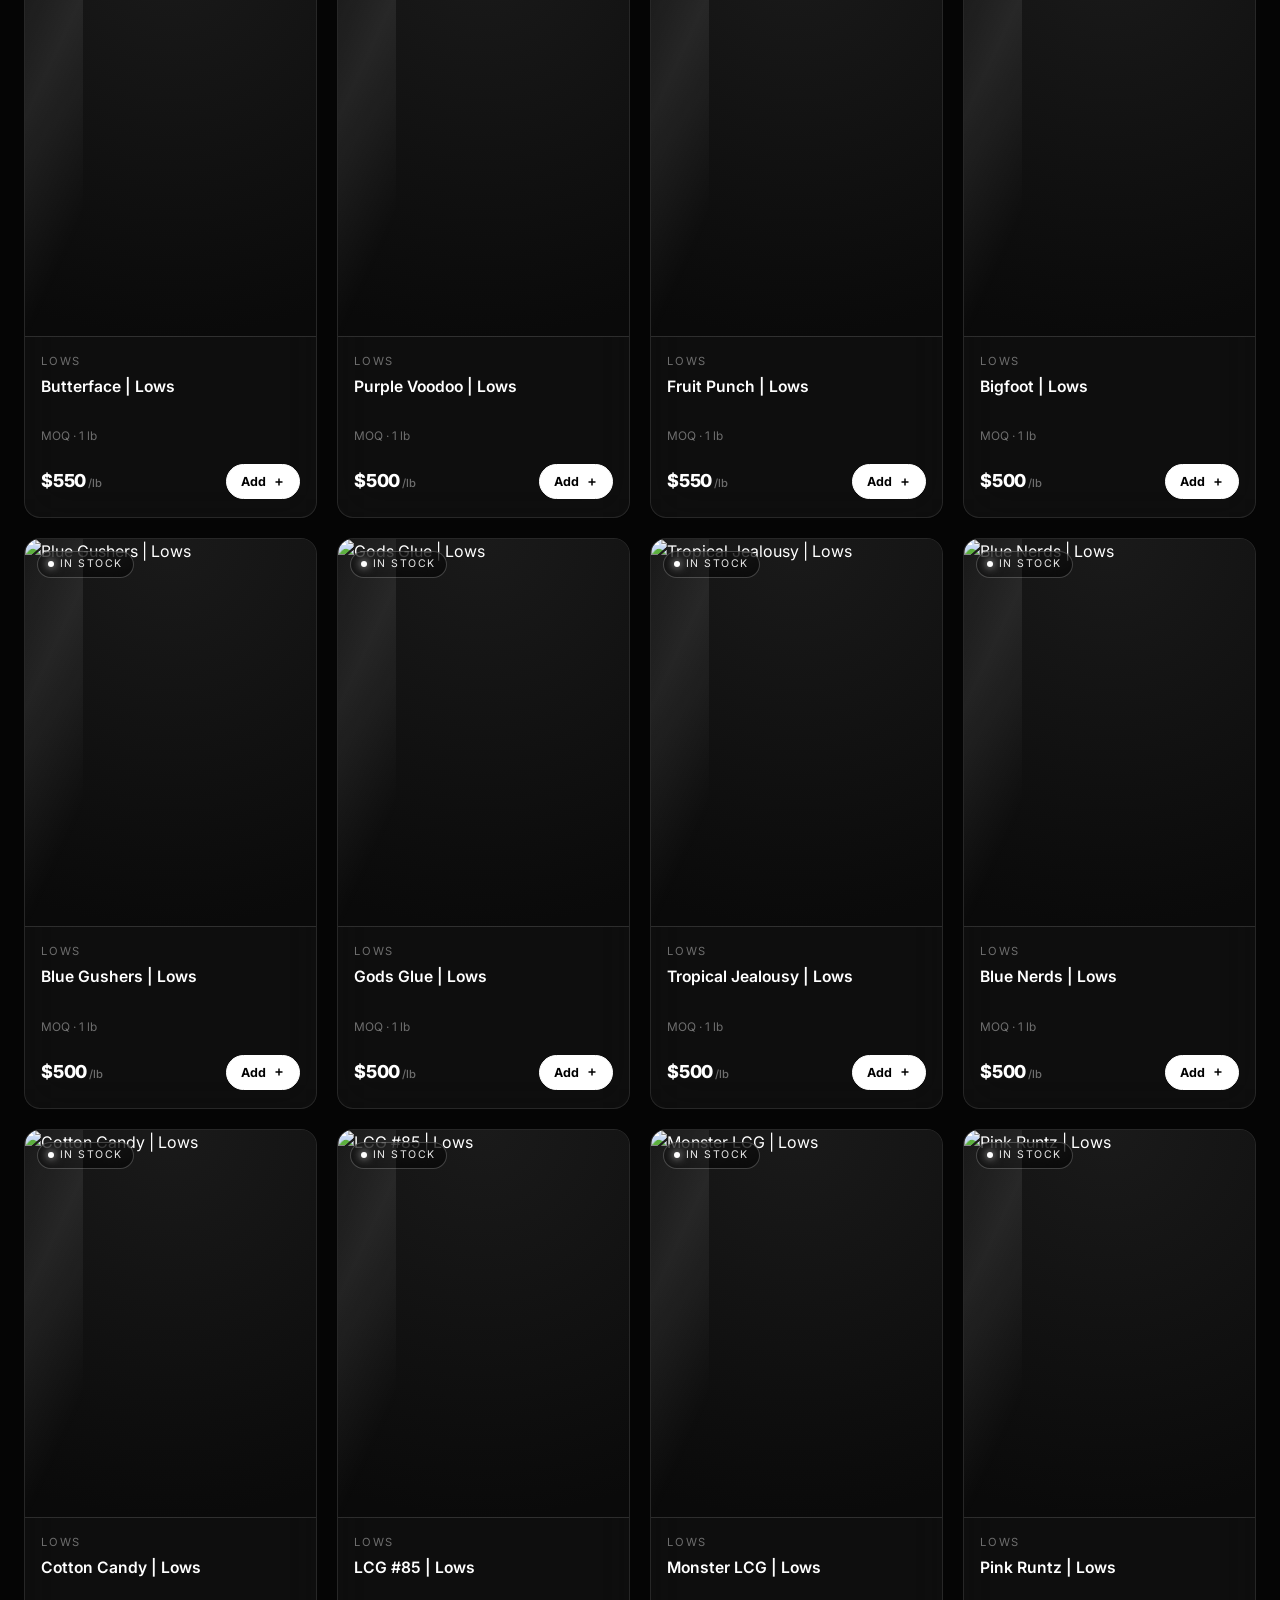
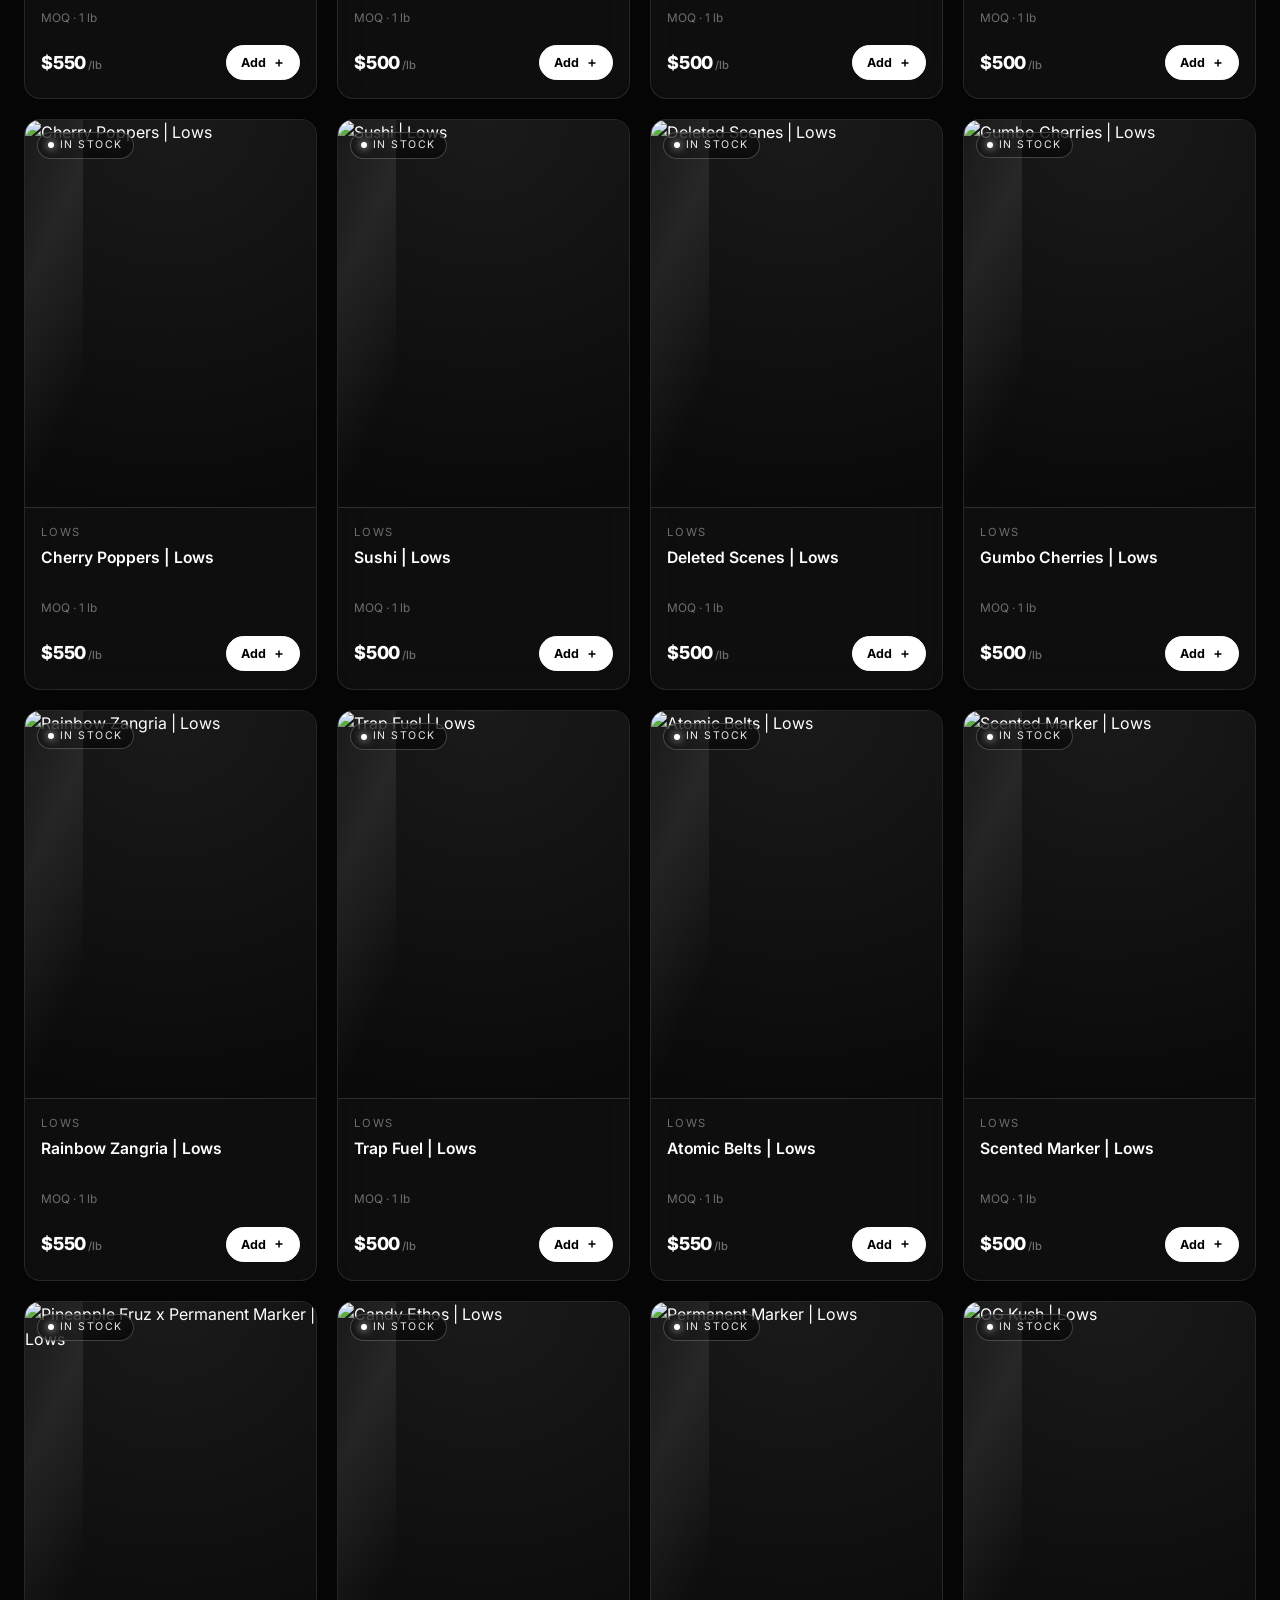
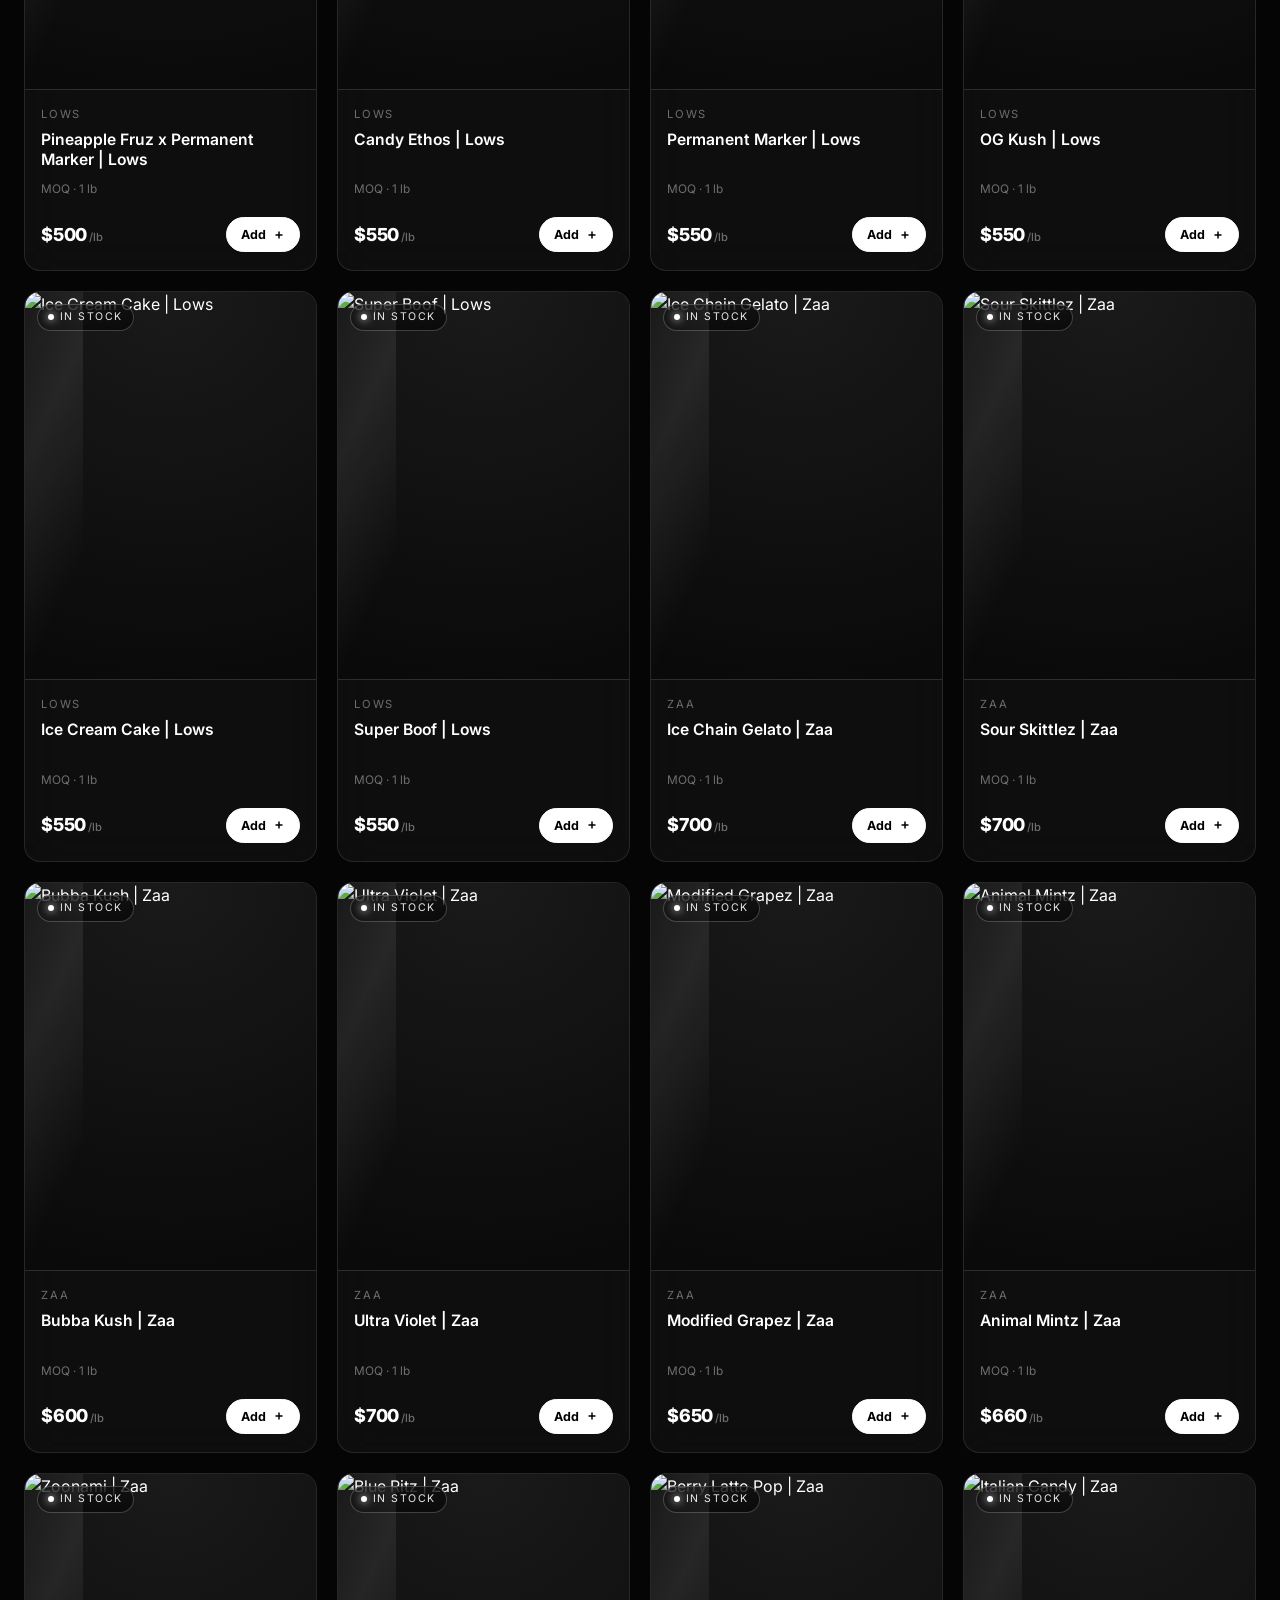
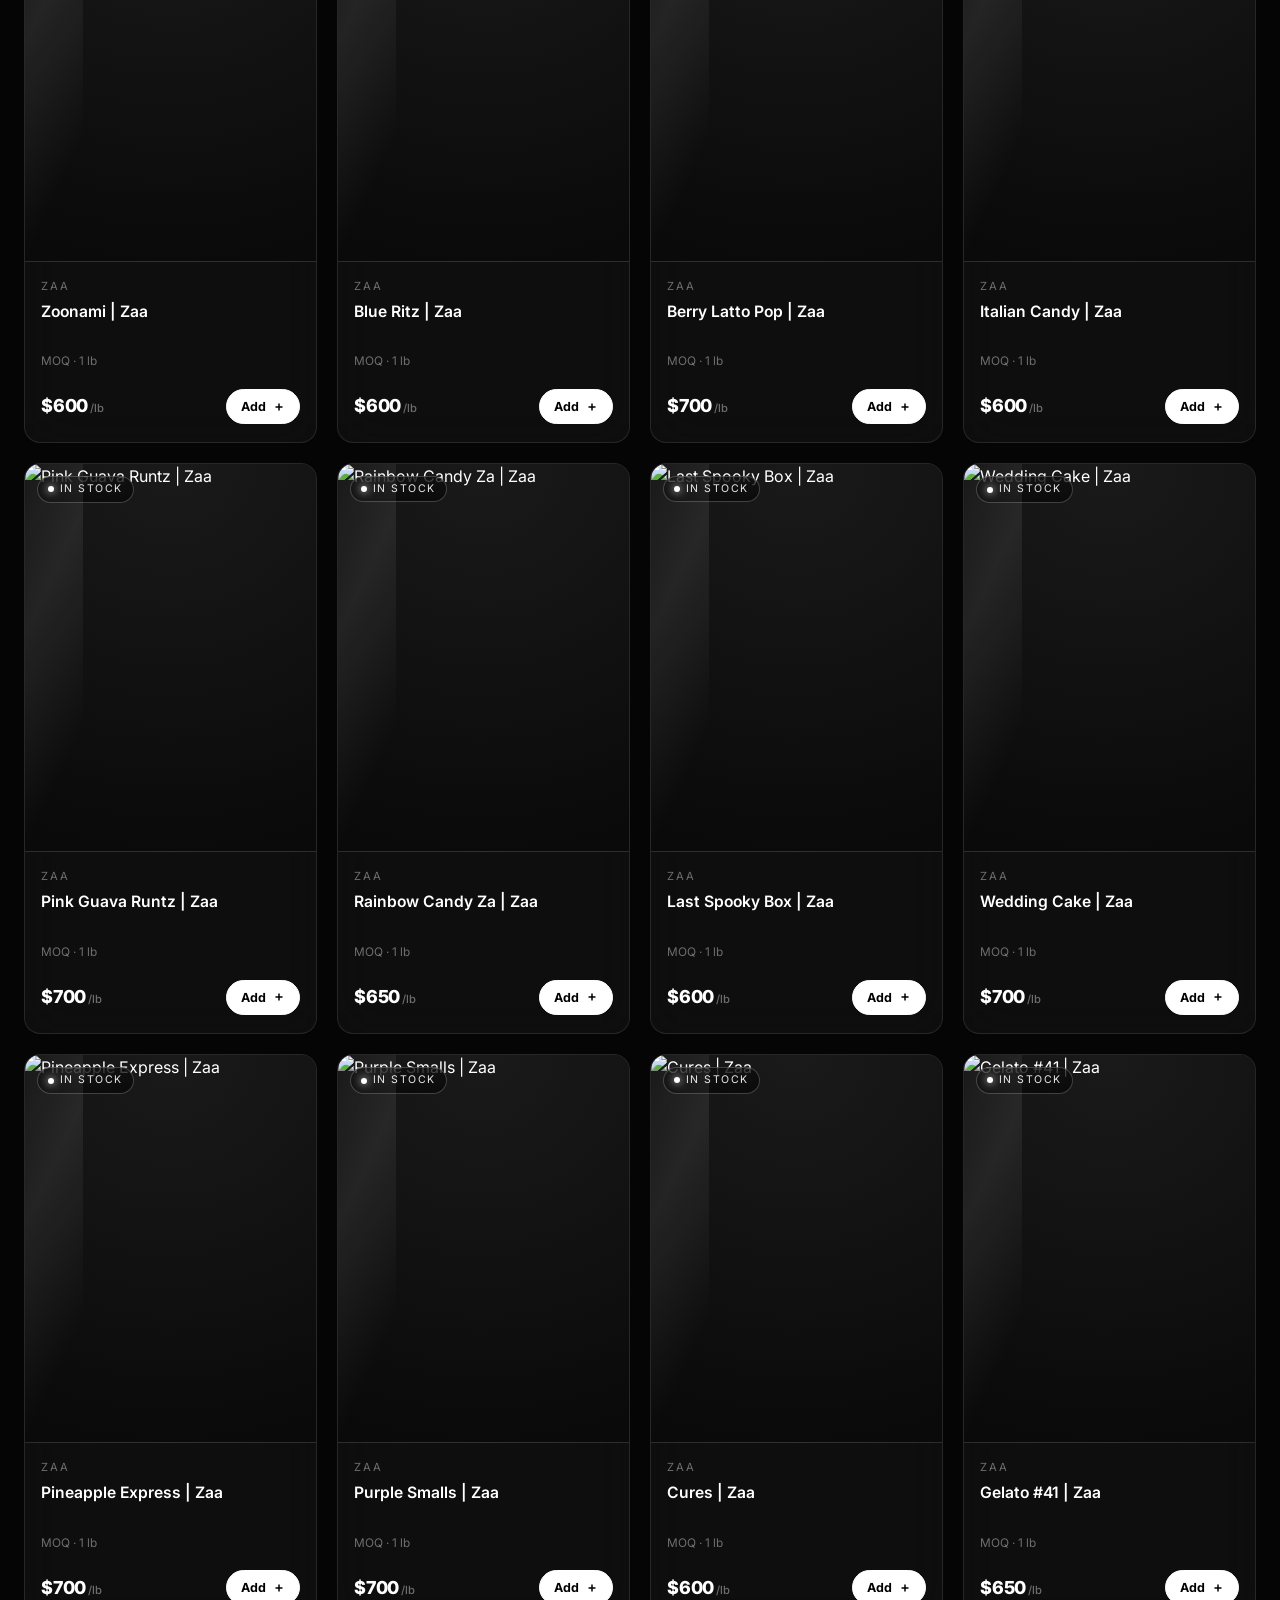
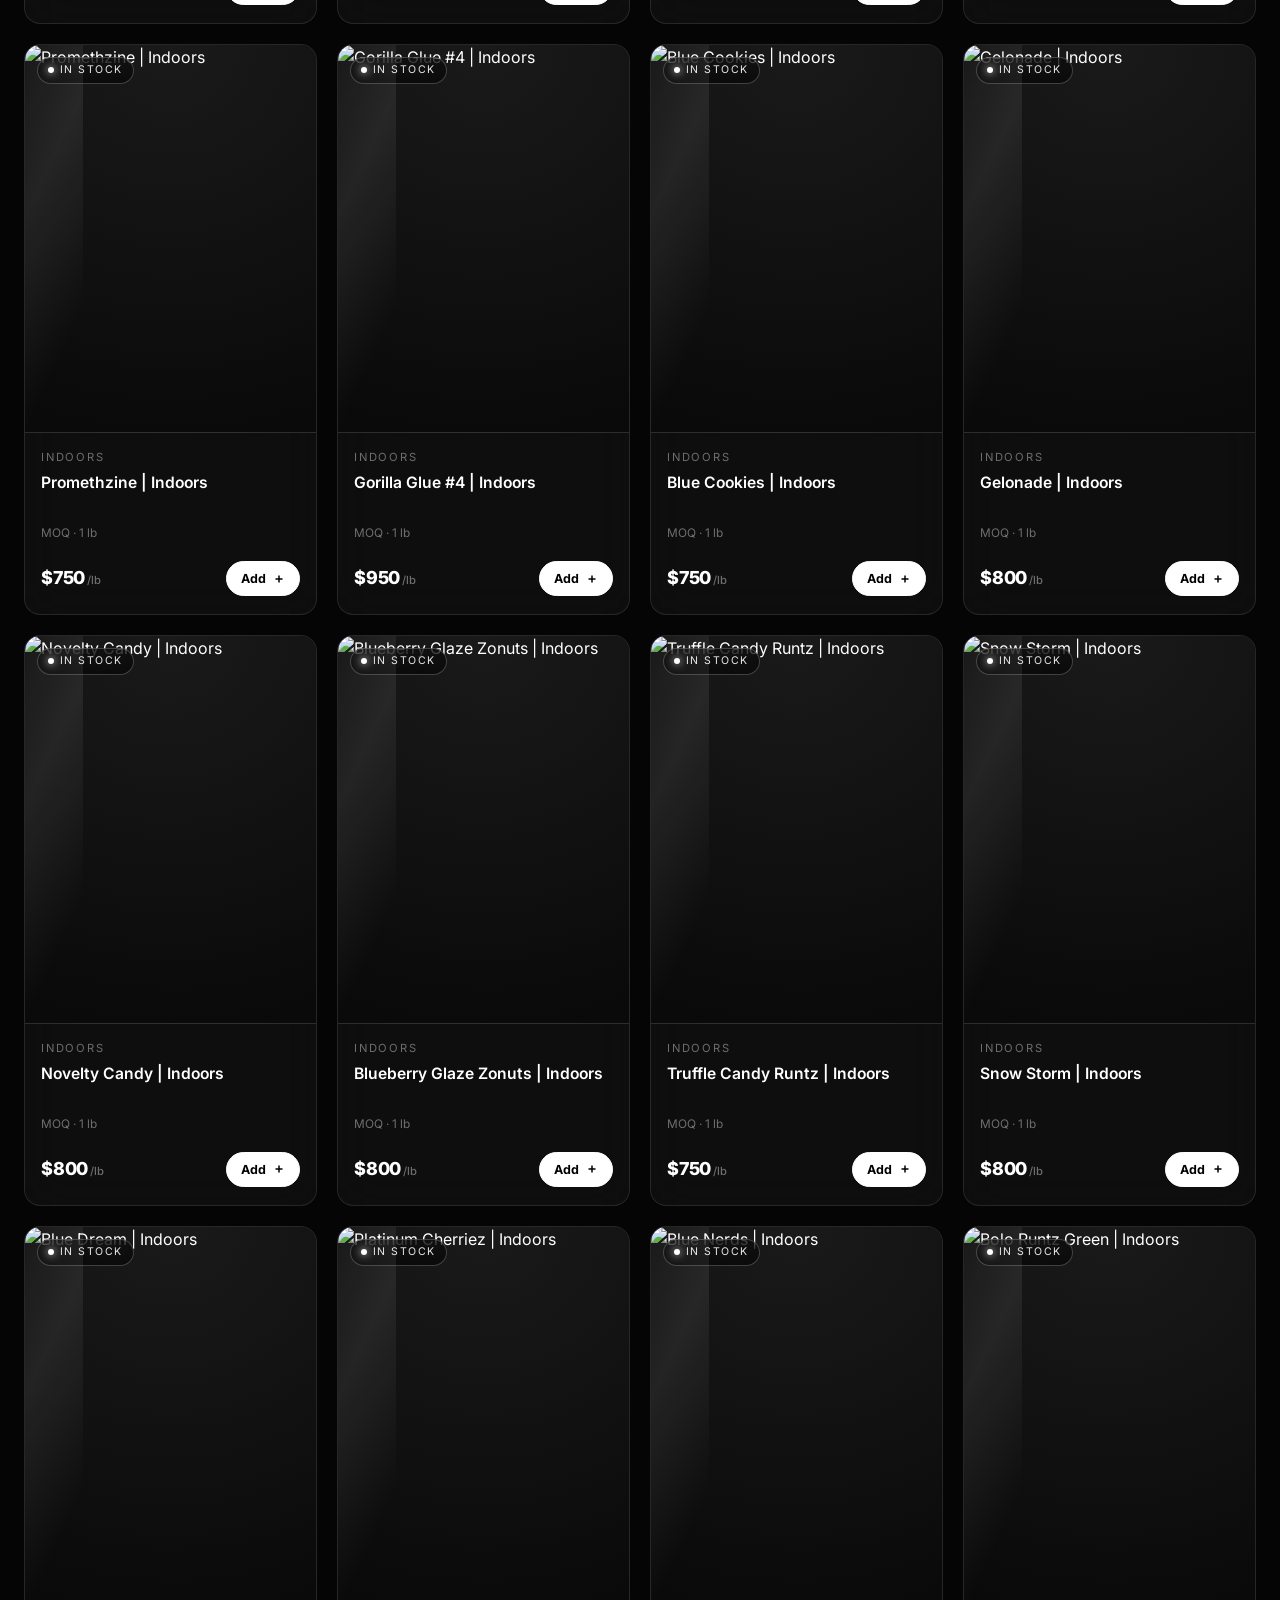
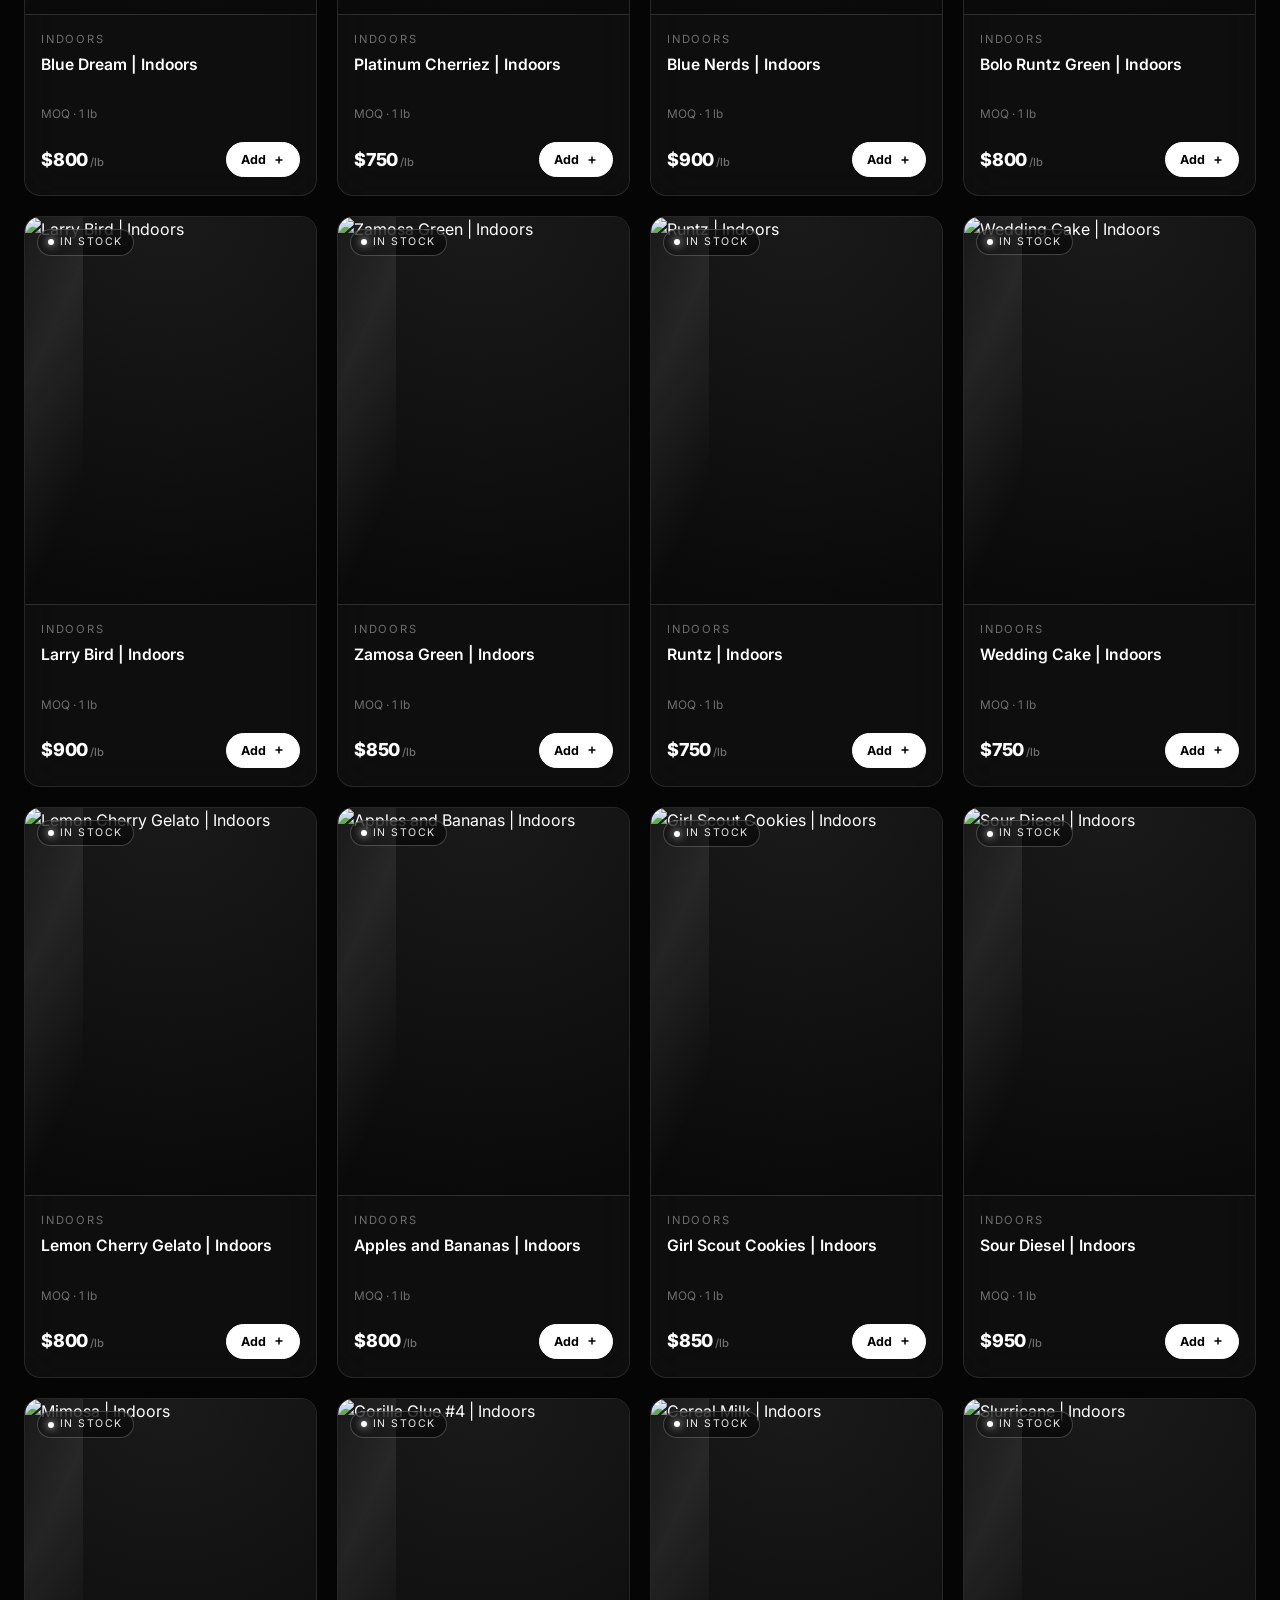
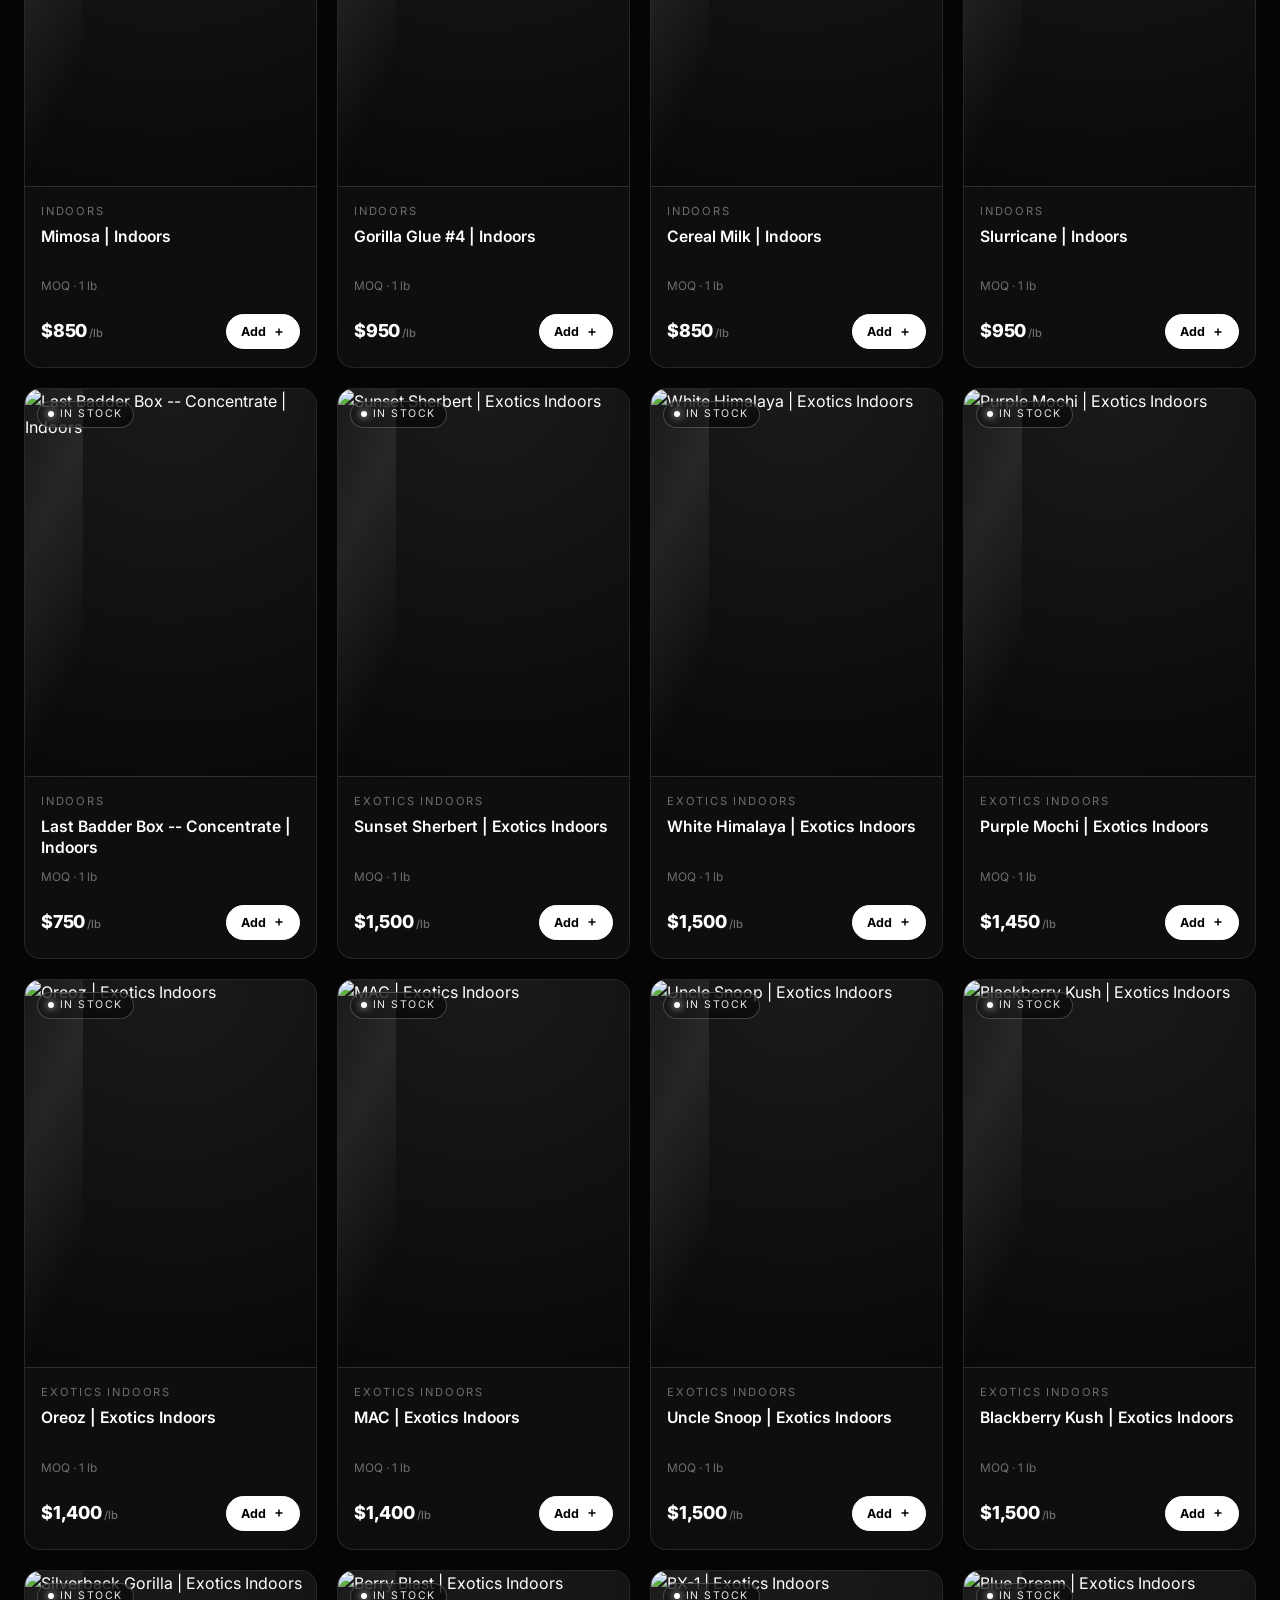
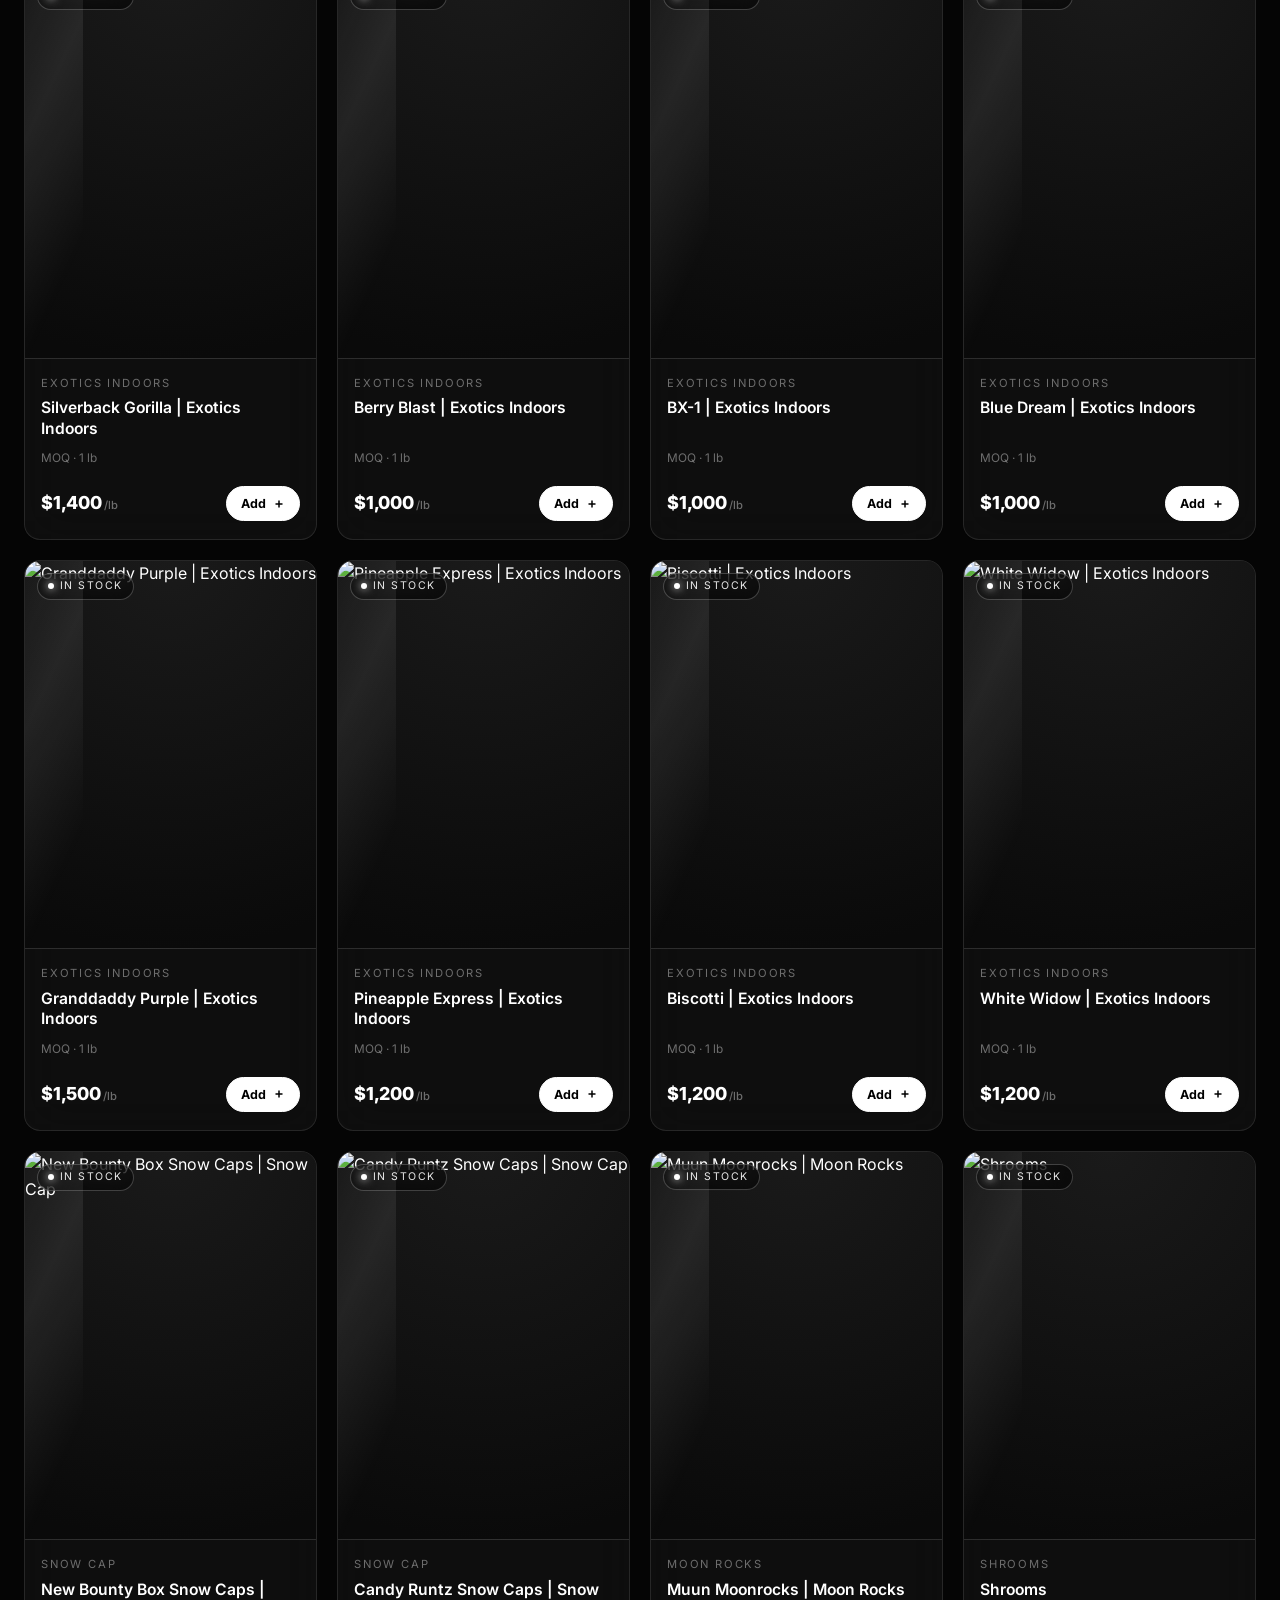
==== commit 32a80946: "Add product detail gallery modal" ====
--- a/index.html
+++ b/index.html
@@ -8,7 +8,7 @@
 <link rel="preconnect" href="https://fonts.googleapis.com">
 <link rel="preconnect" href="https://fonts.gstatic.com" crossorigin>
 <link href="https://fonts.googleapis.com/css2?family=Inter:wght@400;500;600;700;800;900&display=swap" rel="stylesheet">
-<link rel="stylesheet" href="css/styles.css" />
+<link rel="stylesheet" href="css/styles.css?v=20260507-2" />
 </head>
 <body>
 
@@ -224,7 +224,7 @@
 
 <div class="toast" id="toast"></div>
 
-<script src="js/products.js"></script>
-<script src="js/script.js"></script>
+<script src="js/products.js?v=20260507-2"></script>
+<script src="js/script.js?v=20260507-2"></script>
 </body>
 </html>
--- a/css/styles.css
+++ b/css/styles.css
@@ -413,6 +413,7 @@
   flex-direction: column;
   transition: 0.35s var(--ease);
   position: relative;
+  cursor: pointer;
 }
 .product-card::before {
   content: '';
@@ -426,6 +427,10 @@
   border-color: var(--line-strong);
   box-shadow: var(--shadow-md);
   background: var(--glass-strong);
+}
+.product-card:focus-visible {
+  outline: 2px solid #ffcd57;
+  outline-offset: 4px;
 }
 .product-thumb {
   aspect-ratio: 3 / 4;
@@ -483,6 +488,28 @@
   vertical-align: middle;
   box-shadow: 0 0 8px #fff;
 }
+.product-view {
+  position: absolute;
+  right: 12px;
+  bottom: 12px;
+  padding: 5px 11px;
+  border-radius: 999px;
+  background: rgba(255,255,255,0.92);
+  color: #000;
+  font-size: 0.68rem;
+  font-weight: 800;
+  letter-spacing: 0.12em;
+  text-transform: uppercase;
+  opacity: 0;
+  transform: translateY(8px);
+  transition: 0.25s var(--ease);
+  z-index: 2;
+}
+.product-card:hover .product-view,
+.product-card:focus-visible .product-view {
+  opacity: 1;
+  transform: translateY(0);
+}
 .product-body {
   padding: 16px 16px 18px;
   display: flex;
@@ -541,6 +568,157 @@
 }
 .btn-add:hover { transform: translateY(-1px); }
 .btn-add.is-added { background: #1f1f1f; color: #fff; border-color: var(--line-strong); }
+
+/* ============================================================
+   PRODUCT MODAL
+   ============================================================ */
+body.product-modal-open { overflow: hidden; }
+.product-modal {
+  position: fixed;
+  inset: 0;
+  z-index: 160;
+  display: none;
+  padding: 24px;
+}
+.product-modal.is-open {
+  display: grid;
+  place-items: center;
+}
+.product-modal-backdrop {
+  position: absolute;
+  inset: 0;
+  background: rgba(0,0,0,0.82);
+  backdrop-filter: blur(20px) saturate(140%);
+  -webkit-backdrop-filter: blur(20px) saturate(140%);
+}
+.product-modal-panel {
+  position: relative;
+  width: min(100%, 1040px);
+  max-height: min(760px, calc(100vh - 48px));
+  display: grid;
+  grid-template-columns: 1.05fr 0.95fr;
+  gap: 0;
+  overflow: hidden;
+  border-radius: var(--radius-lg);
+  border: 1px solid var(--line-strong);
+  background: rgba(10,10,10,0.96);
+  box-shadow: var(--shadow-lg);
+}
+.product-modal-close {
+  position: absolute;
+  top: 14px;
+  right: 14px;
+  z-index: 4;
+  width: 42px;
+  height: 42px;
+  border-radius: 999px;
+  display: grid;
+  place-items: center;
+  background: rgba(0,0,0,0.58);
+  border: 1px solid var(--line-strong);
+  color: #fff;
+  font-size: 1.55rem;
+  line-height: 1;
+}
+.product-modal-close:hover {
+  background: rgba(255,255,255,0.14);
+}
+.product-modal-gallery {
+  min-width: 0;
+  padding: 20px;
+  background: radial-gradient(120% 80% at 50% 0%, #1a1a1a, #050505);
+  border-right: 1px solid var(--line);
+  display: grid;
+  grid-template-rows: minmax(0, 1fr) auto;
+  gap: 12px;
+}
+.product-modal-main {
+  min-height: 0;
+  border-radius: var(--radius-md);
+  overflow: hidden;
+  background: #080808;
+  border: 1px solid var(--line);
+}
+.product-modal-main img {
+  width: 100%;
+  height: 100%;
+  max-height: 580px;
+  object-fit: cover;
+}
+.product-modal-thumbs {
+  display: grid;
+  grid-template-columns: repeat(2, minmax(0, 1fr));
+  gap: 10px;
+}
+.product-modal-thumb {
+  aspect-ratio: 3 / 2;
+  border-radius: 12px;
+  border: 1px solid var(--line);
+  overflow: hidden;
+  background: #080808;
+  opacity: 0.68;
+  transition: 0.2s var(--ease);
+}
+.product-modal-thumb img {
+  width: 100%;
+  height: 100%;
+  object-fit: cover;
+}
+.product-modal-thumb:hover,
+.product-modal-thumb.is-active {
+  opacity: 1;
+  border-color: #ffcd57;
+}
+.product-modal-info {
+  min-width: 0;
+  padding: 48px 36px 36px;
+  display: flex;
+  flex-direction: column;
+}
+.product-modal-info h2 {
+  font-size: clamp(2rem, 4.5vw, 3.4rem);
+  line-height: 1.02;
+  letter-spacing: -0.02em;
+  font-weight: 900;
+  margin: 12px 0 18px;
+}
+.product-modal-price {
+  font-size: 2rem;
+  font-weight: 900;
+  color: #ffcd57;
+  margin-bottom: 18px;
+}
+.product-modal-price span {
+  color: var(--ink-3);
+  font-size: 0.9rem;
+  font-weight: 600;
+  margin-left: 4px;
+}
+.product-modal-meta {
+  display: flex;
+  gap: 8px;
+  flex-wrap: wrap;
+  margin-bottom: 24px;
+}
+.product-modal-meta span {
+  padding: 7px 11px;
+  border-radius: 999px;
+  background: var(--glass-strong);
+  border: 1px solid var(--line);
+  color: var(--ink-1);
+  font-size: 0.78rem;
+  font-weight: 700;
+}
+.product-modal-info p {
+  color: var(--ink-2);
+  margin-bottom: 28px;
+}
+.product-modal-actions {
+  display: flex;
+  gap: 10px;
+  flex-wrap: wrap;
+  margin-top: auto;
+}
 
 /* ============================================================
    WHY CHOOSE
@@ -929,6 +1107,9 @@
   .hero-stats { grid-template-columns: repeat(2, 1fr); }
   .footer-grid { grid-template-columns: 1fr 1fr; }
   .cart-wrap { grid-template-columns: 1fr; }
+  .product-modal-panel { grid-template-columns: 1fr; overflow-y: auto; }
+  .product-modal-gallery { border-right: none; border-bottom: 1px solid var(--line); }
+  .product-modal-main img { max-height: 460px; }
 }
 @media (max-width: 720px) {
   .nav-links { display: none; position: absolute; top: 100%; left: 0; right: 0;
@@ -953,4 +1134,10 @@
   .qty, .cart-remove { grid-column: 1 / -1; justify-self: start; }
   .age-gate-card { padding: 28px 22px; }
   .age-gate-actions { flex-direction: column; }
-}
+  .product-view { opacity: 1; transform: none; }
+  .product-modal { padding: 12px; }
+  .product-modal-panel { max-height: calc(100vh - 24px); border-radius: var(--radius-md); }
+  .product-modal-gallery { padding: 12px; }
+  .product-modal-info { padding: 28px 18px 22px; }
+  .product-modal-actions .btn { width: 100%; justify-content: center; }
+}
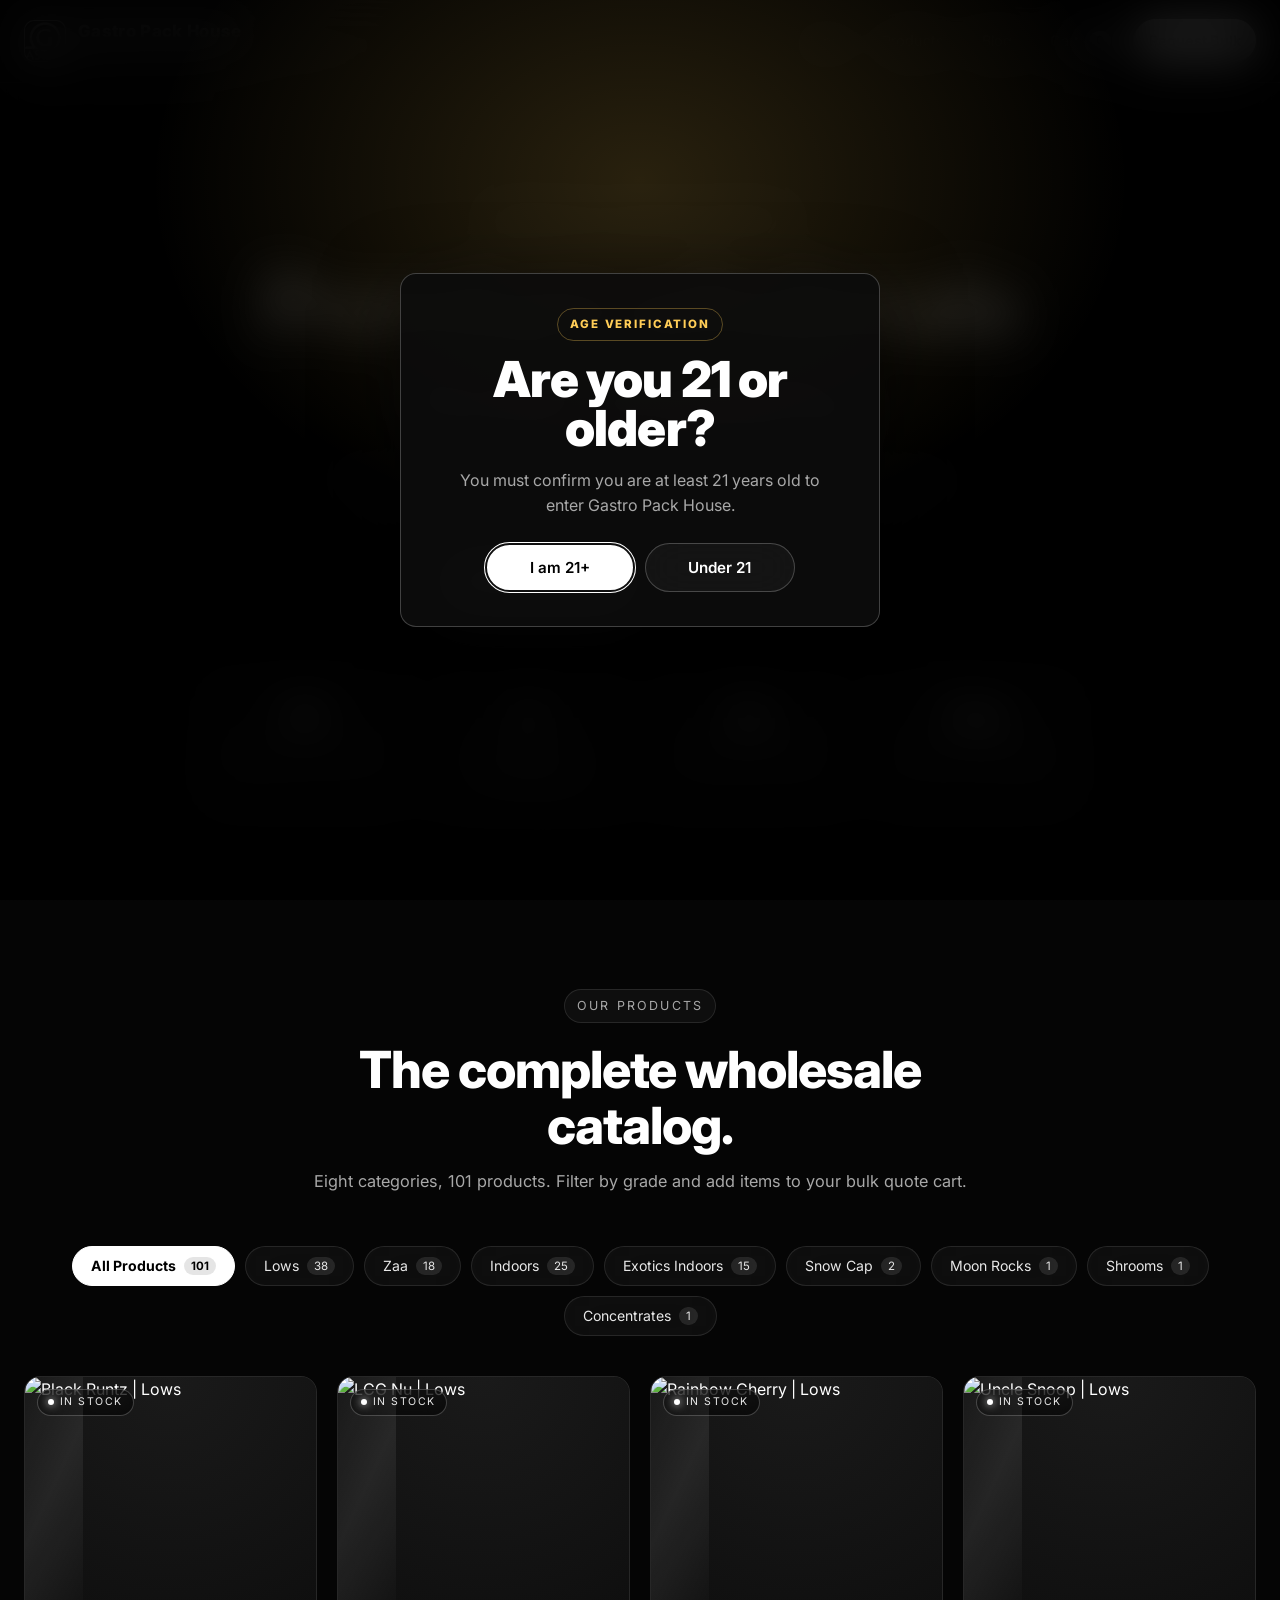
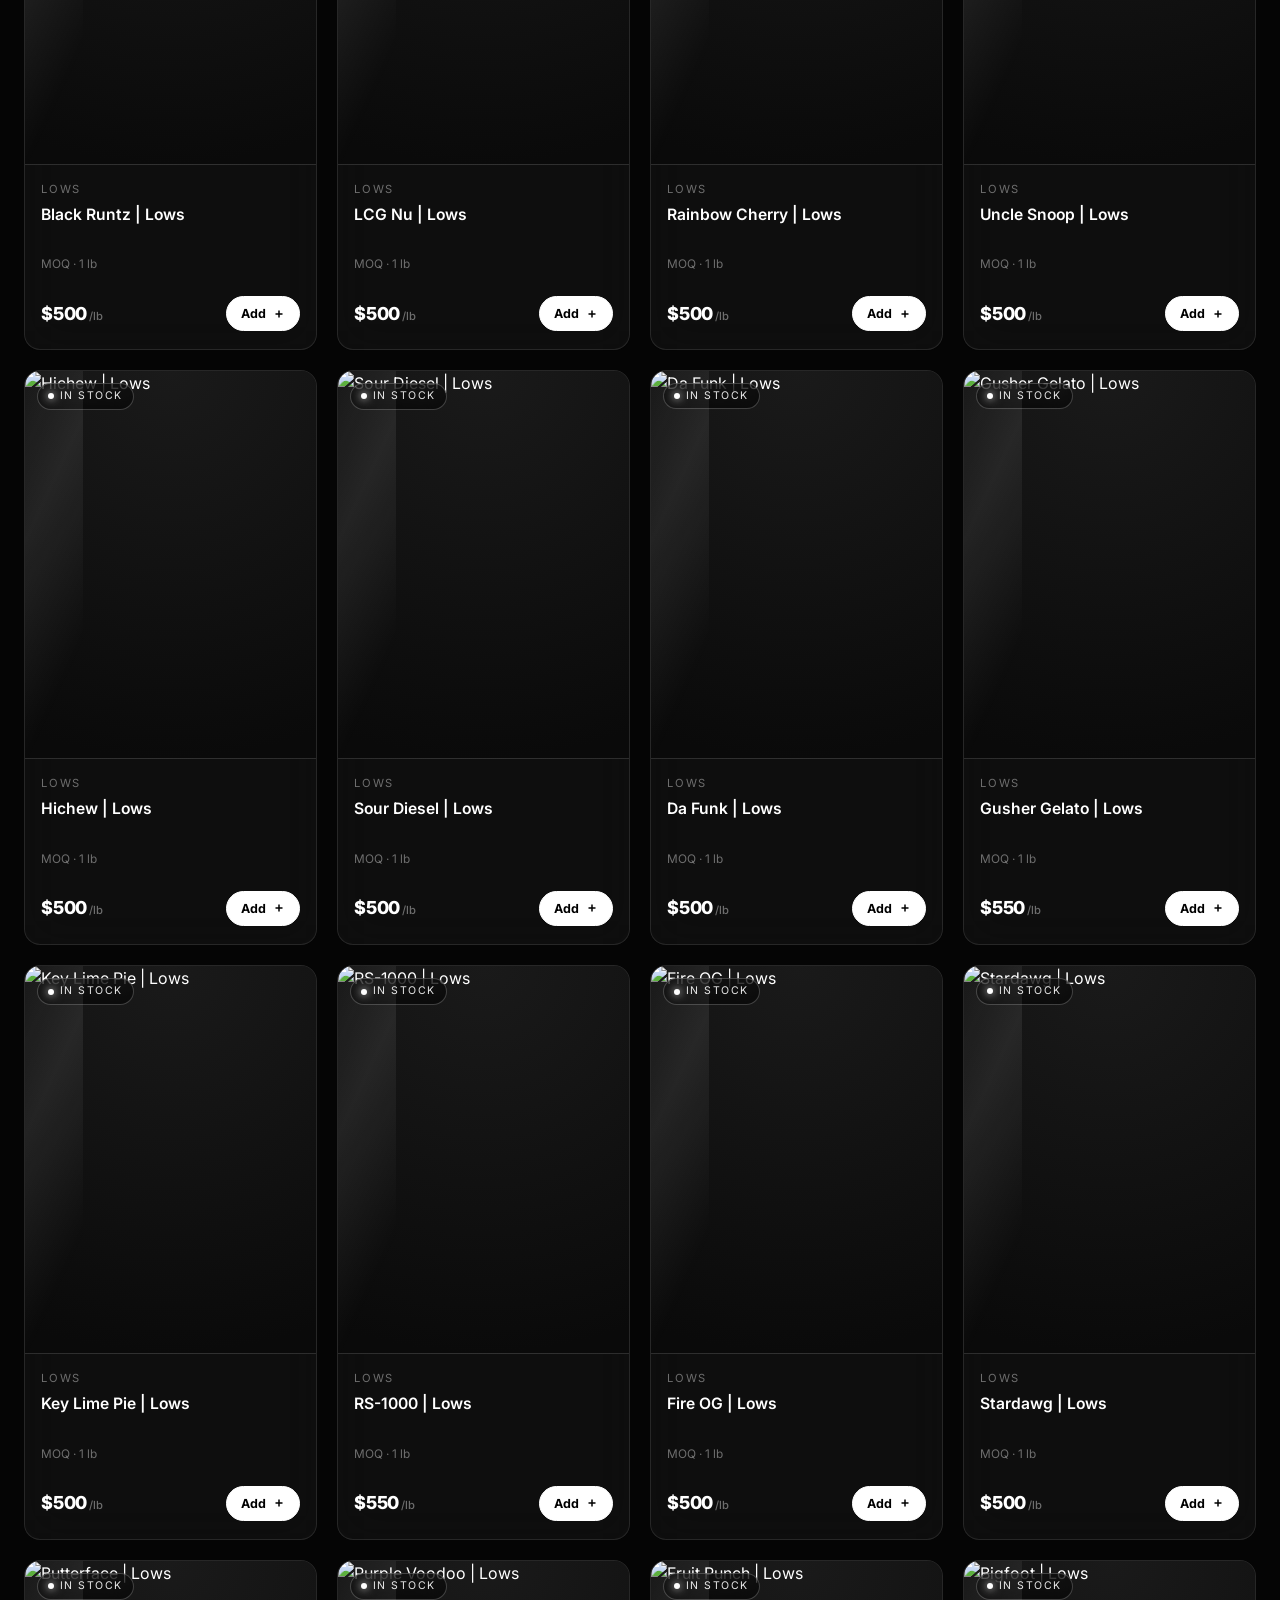
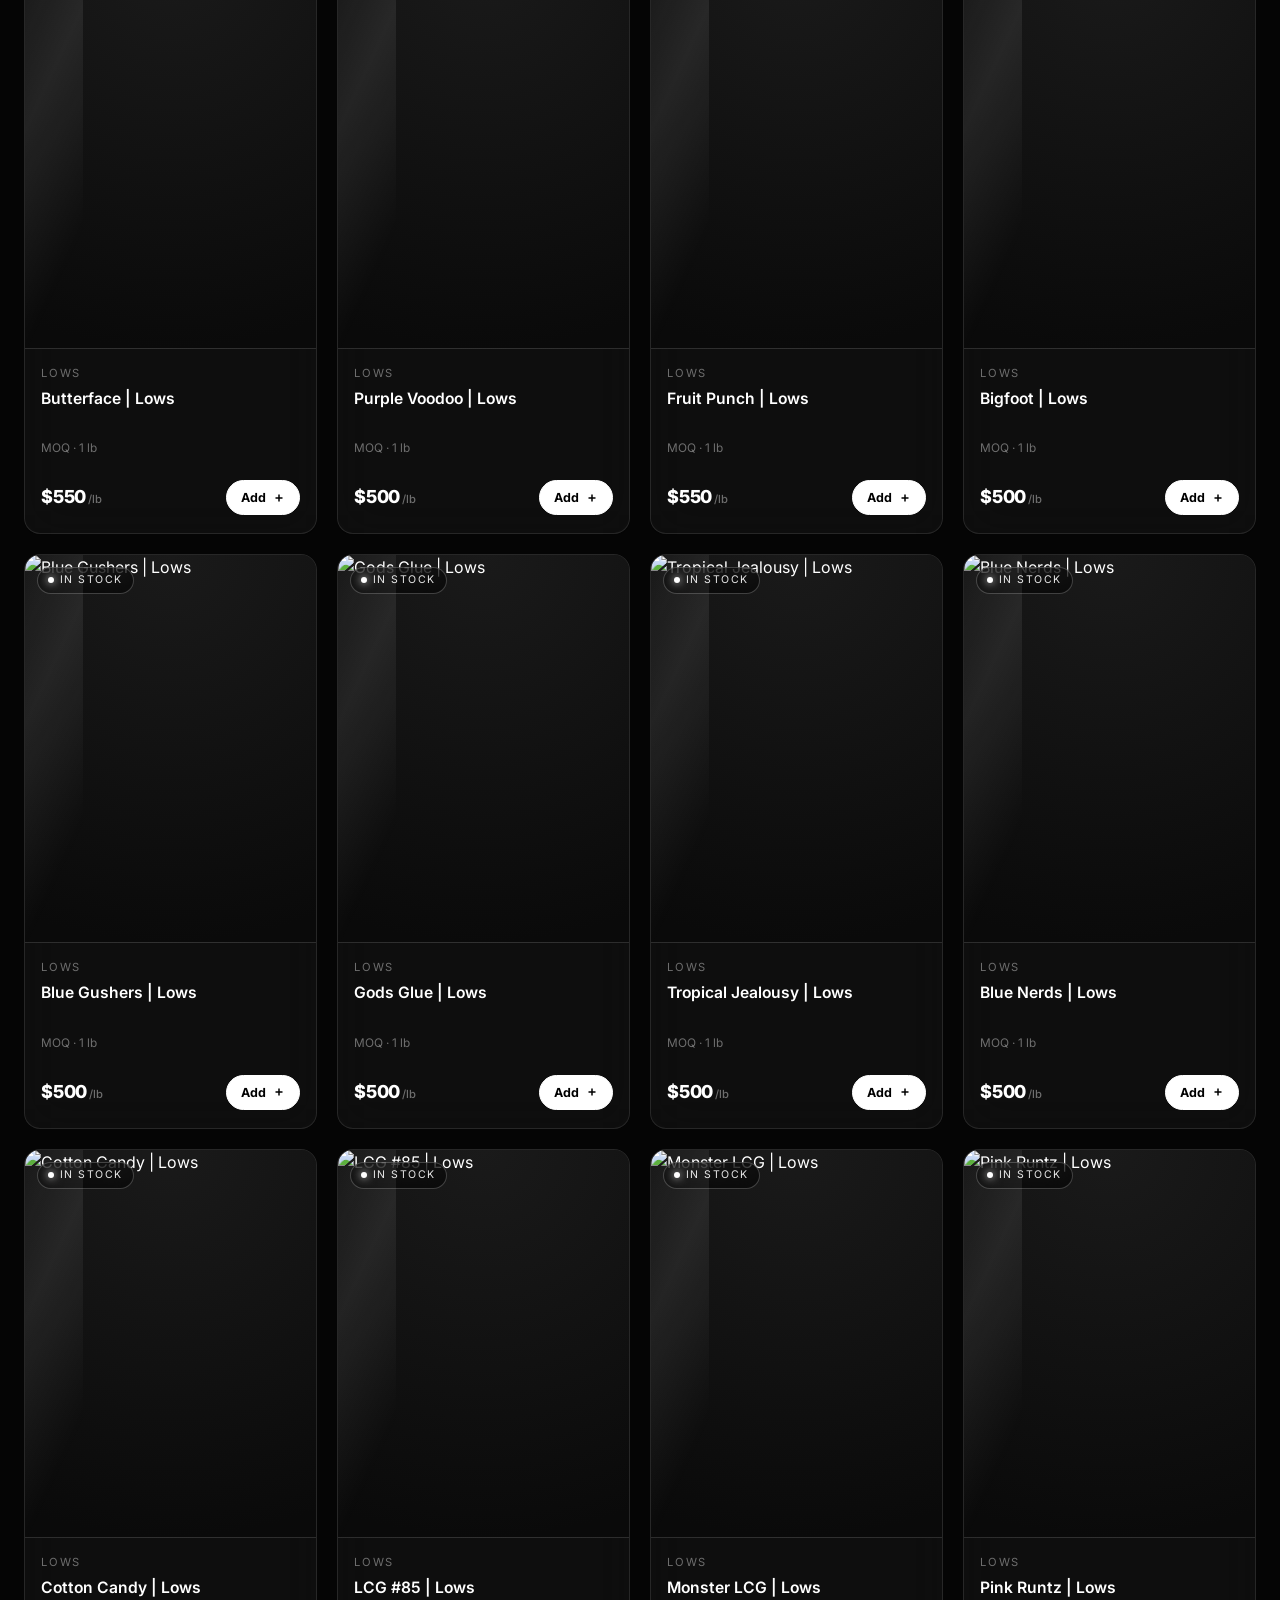
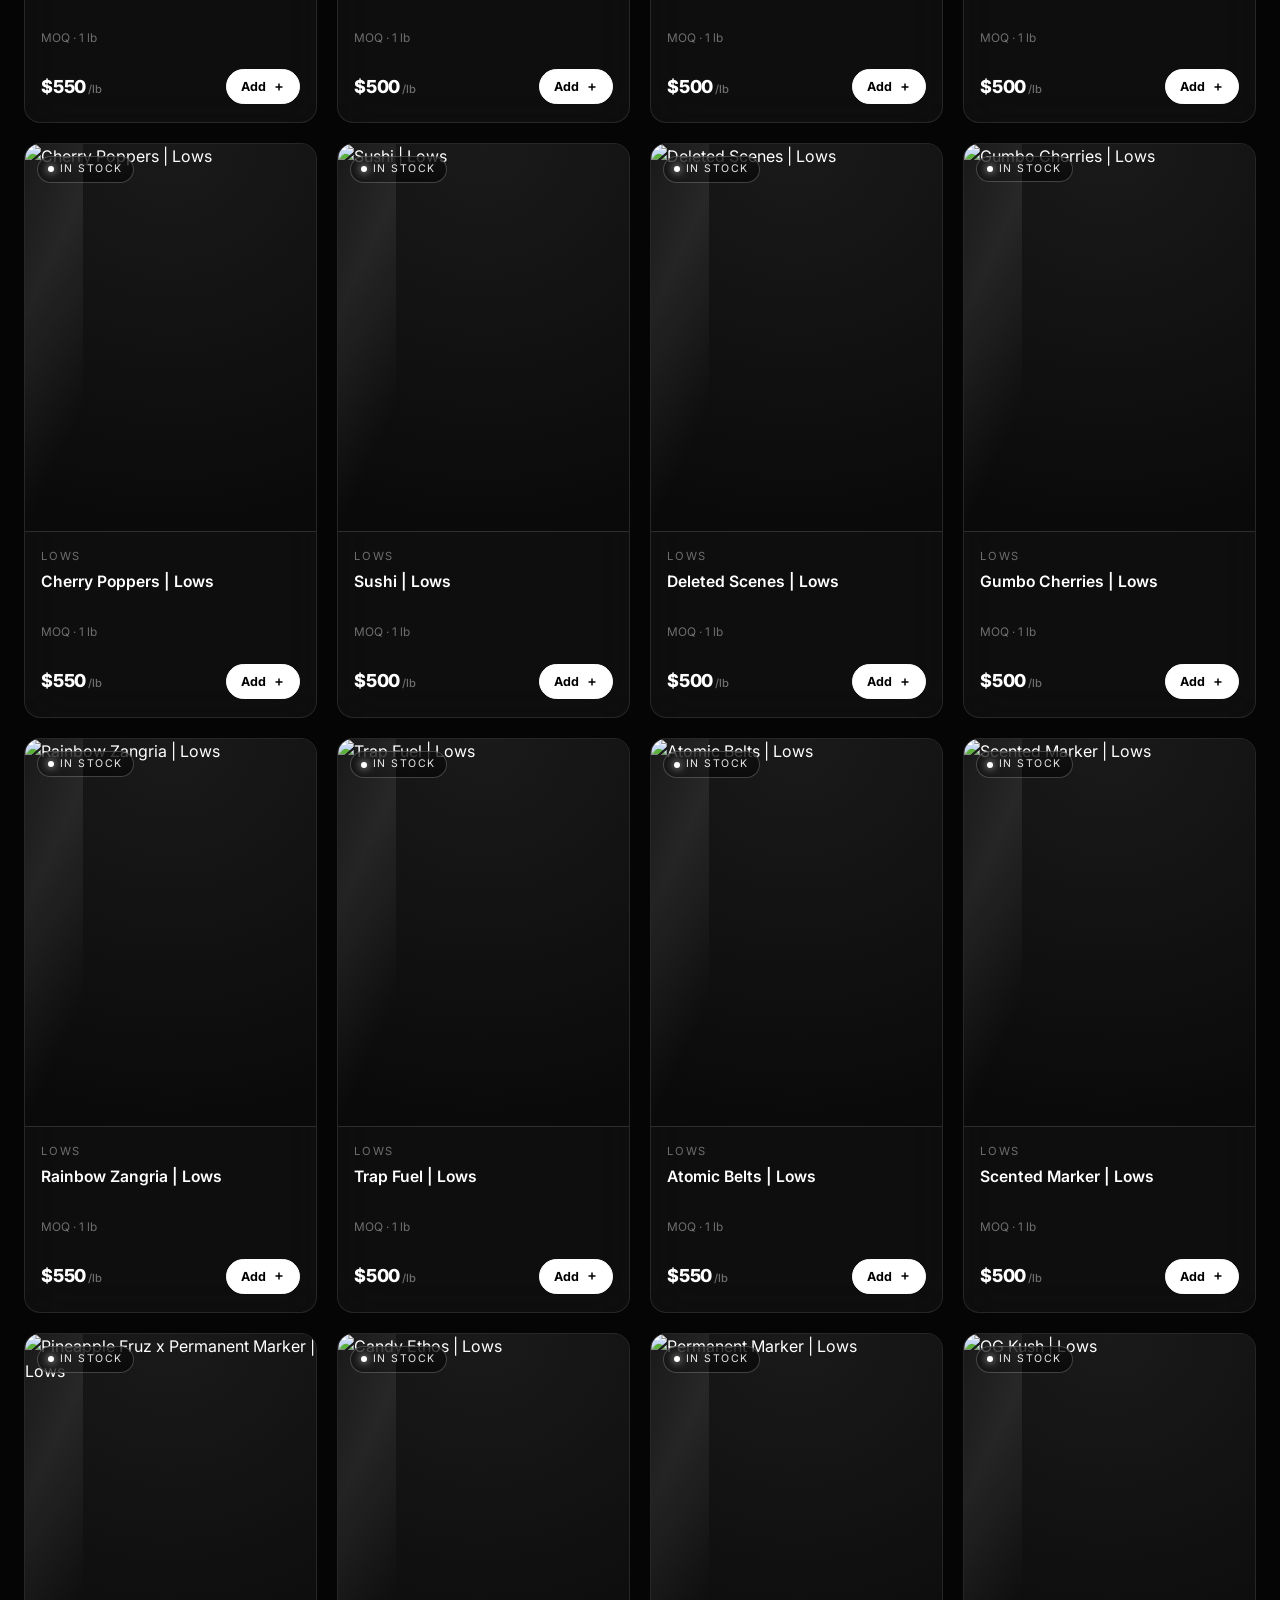
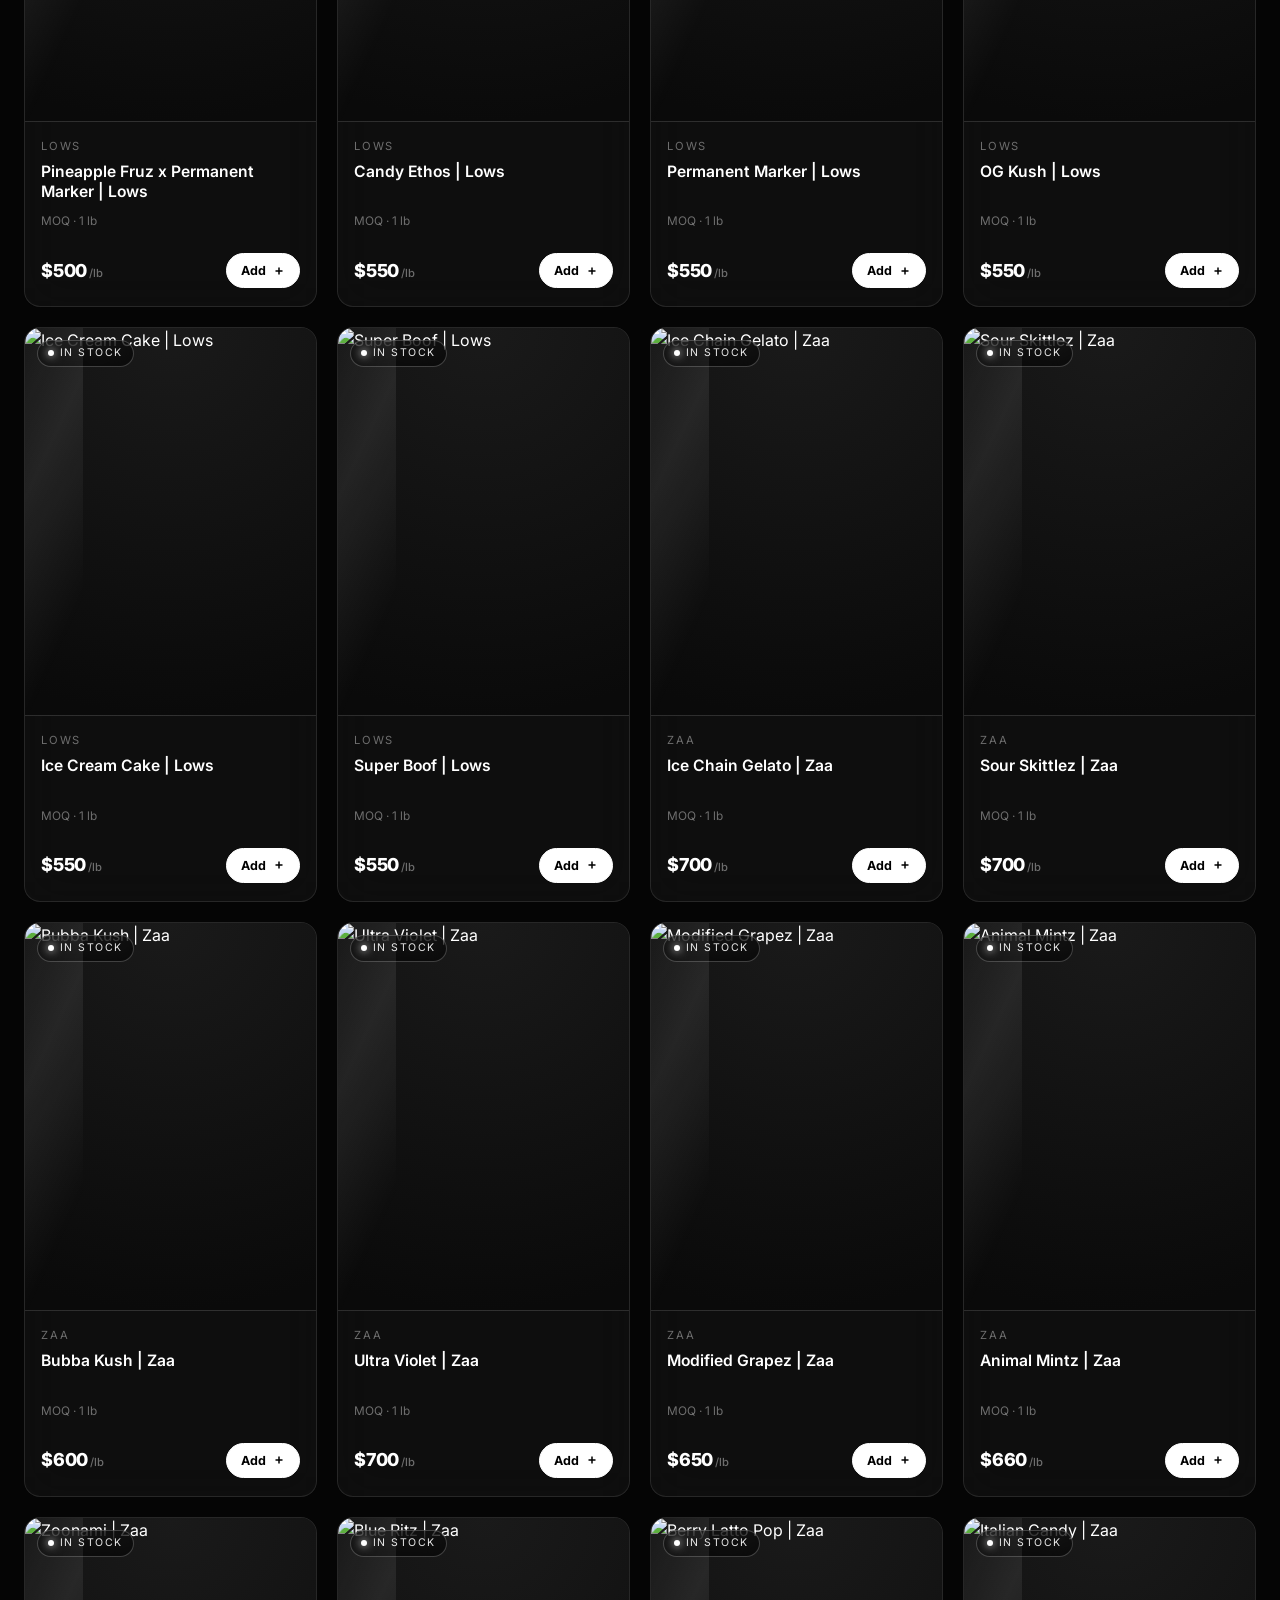
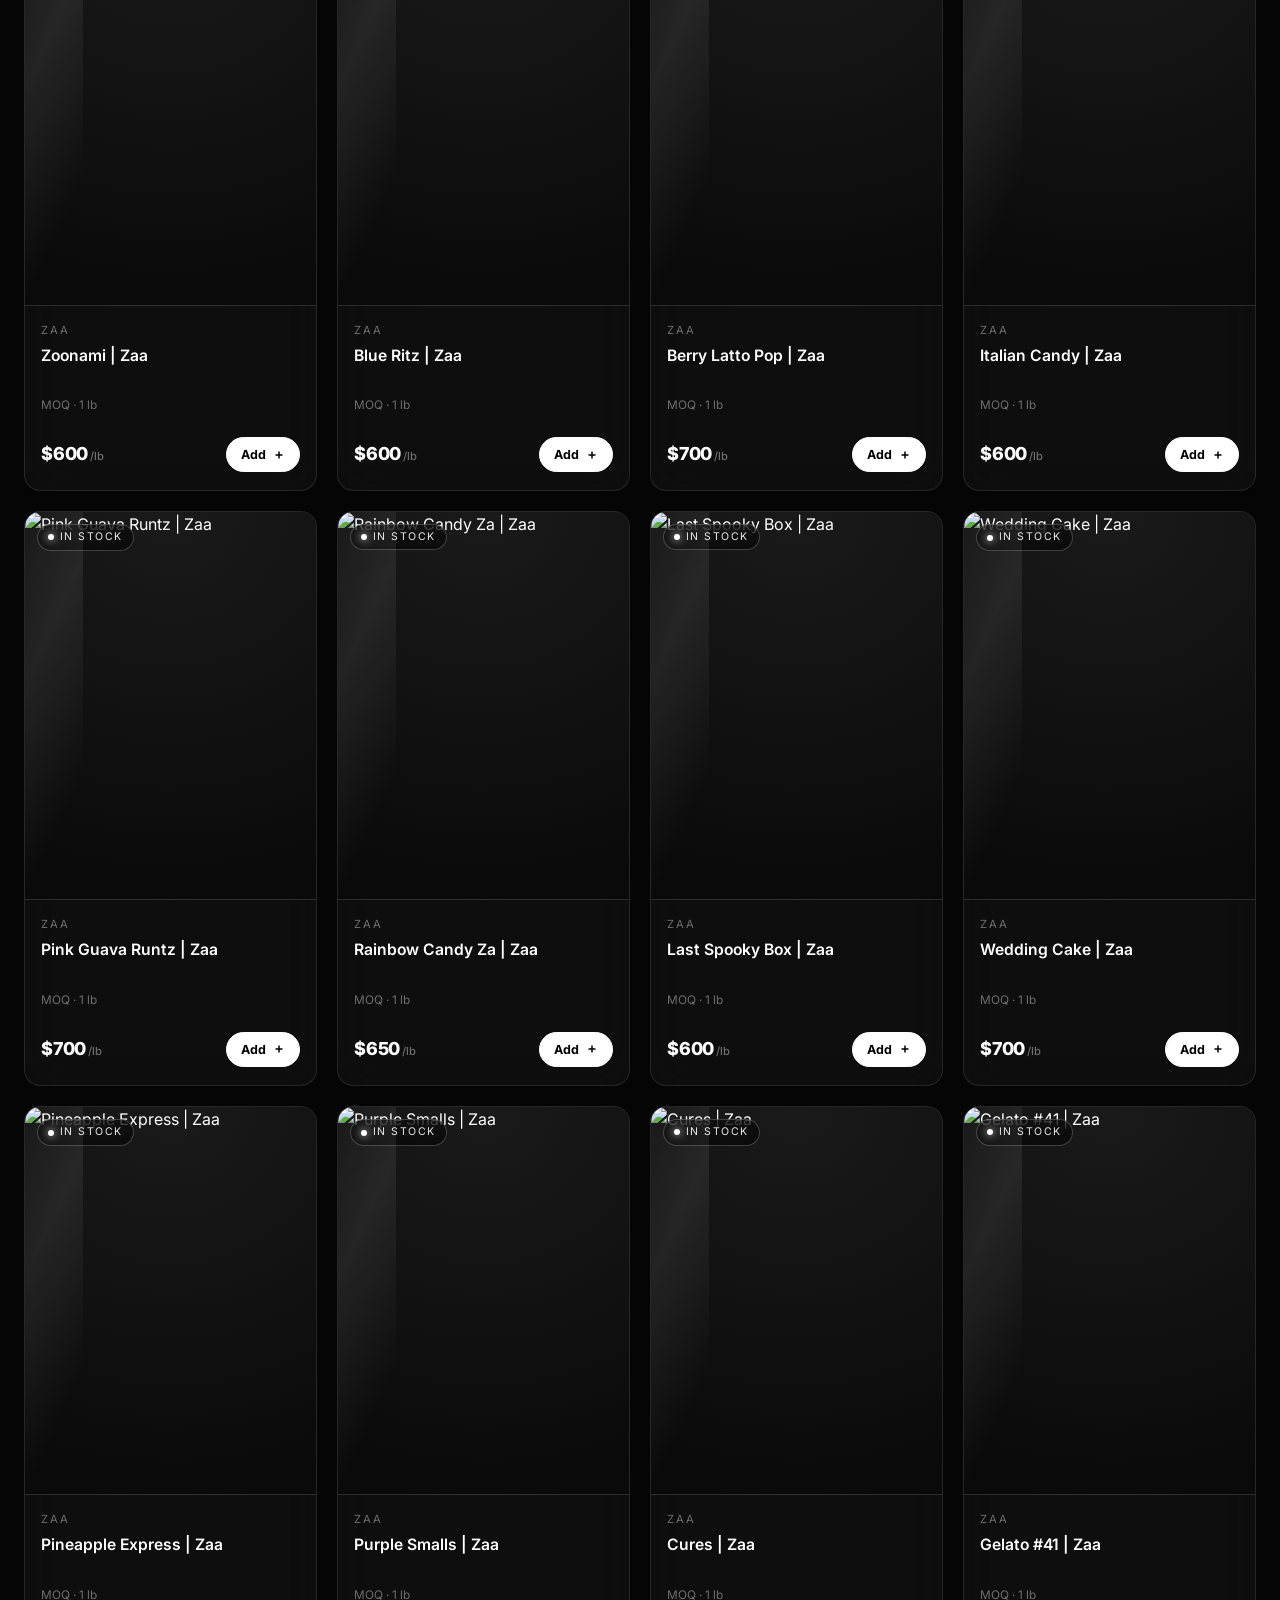
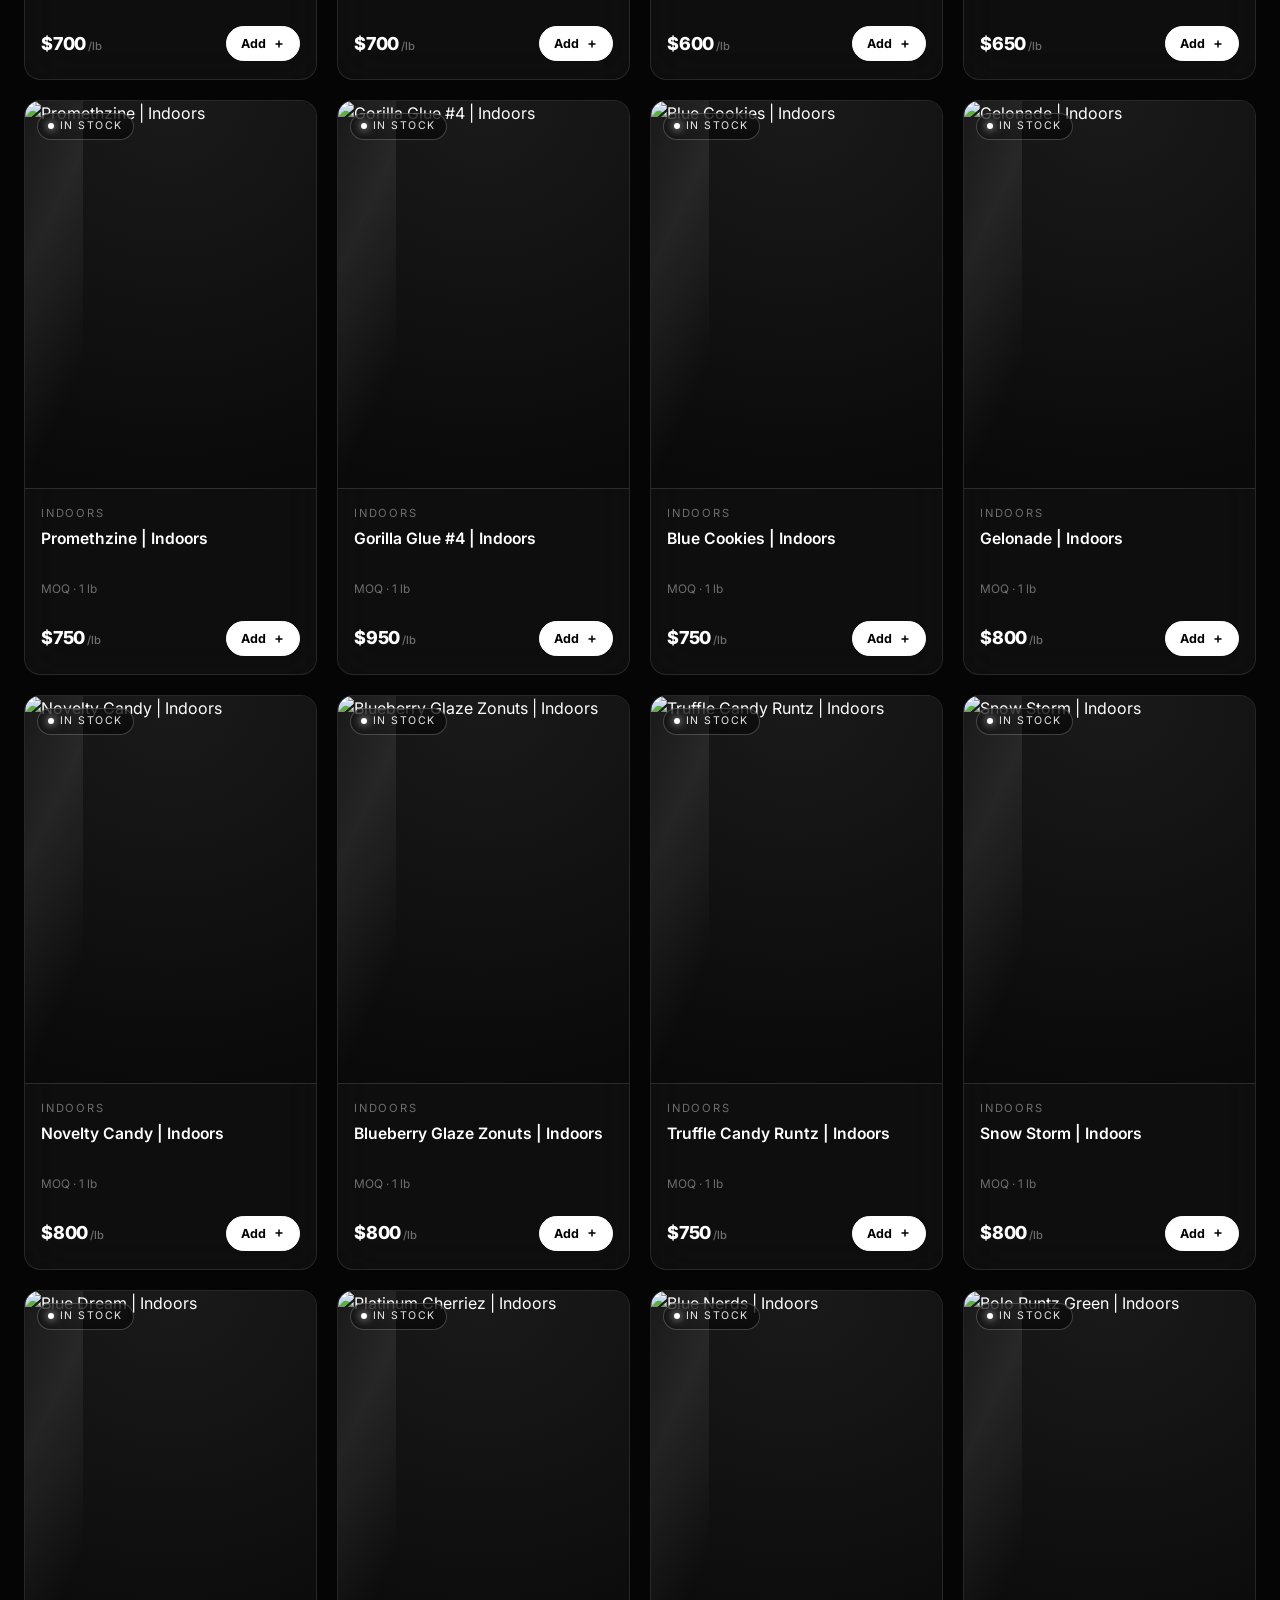
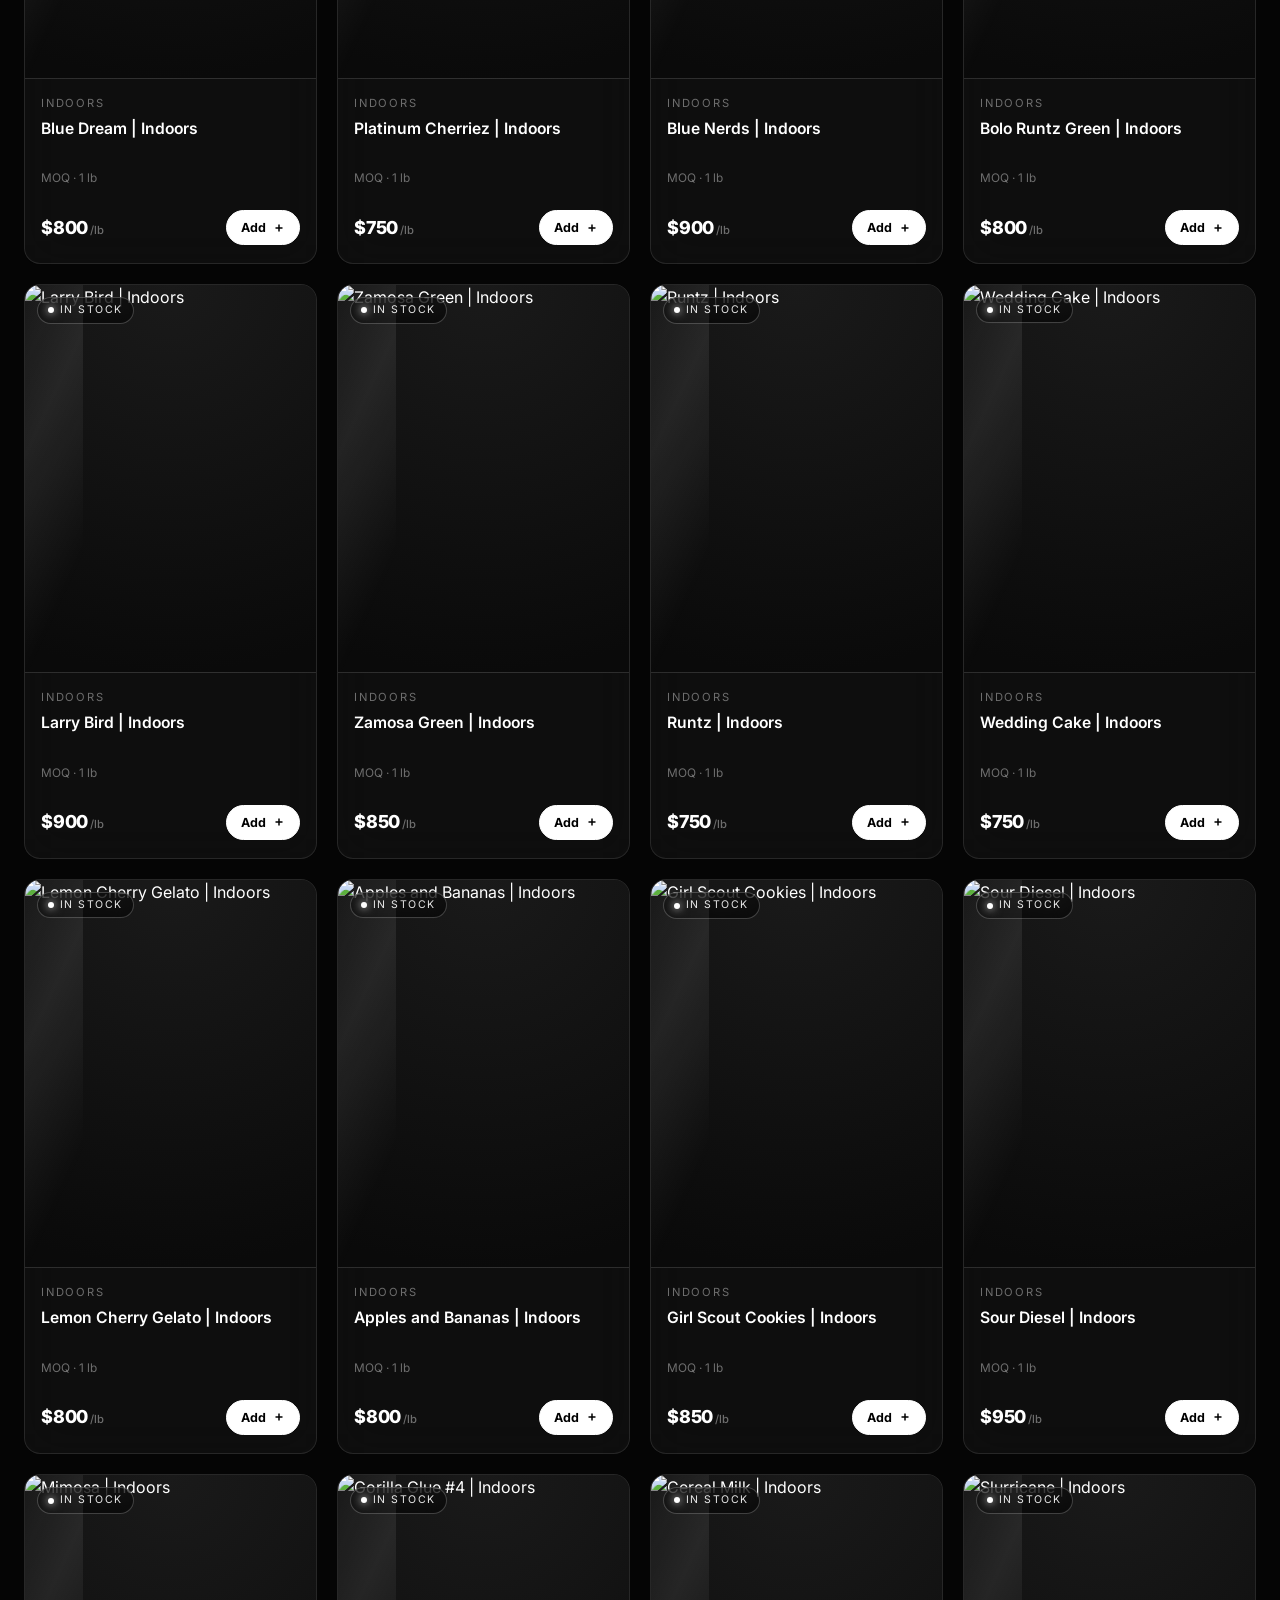
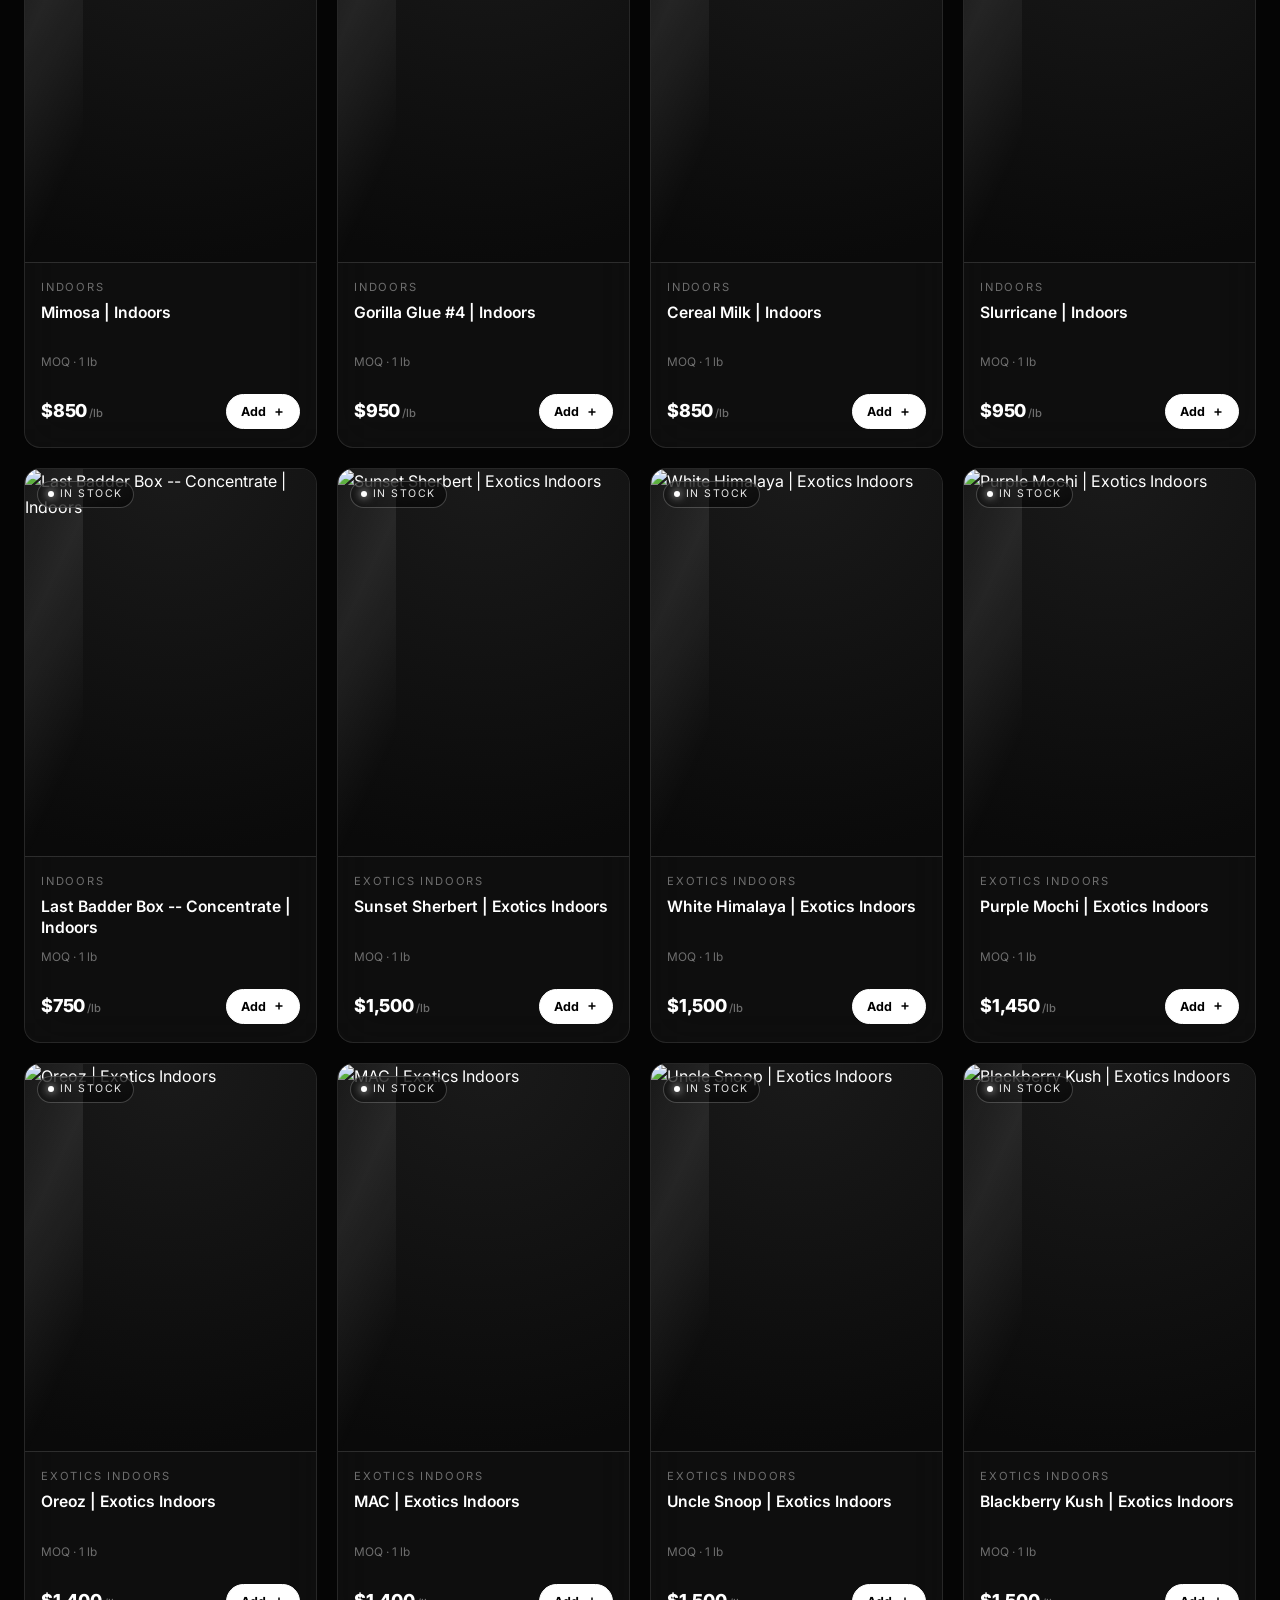
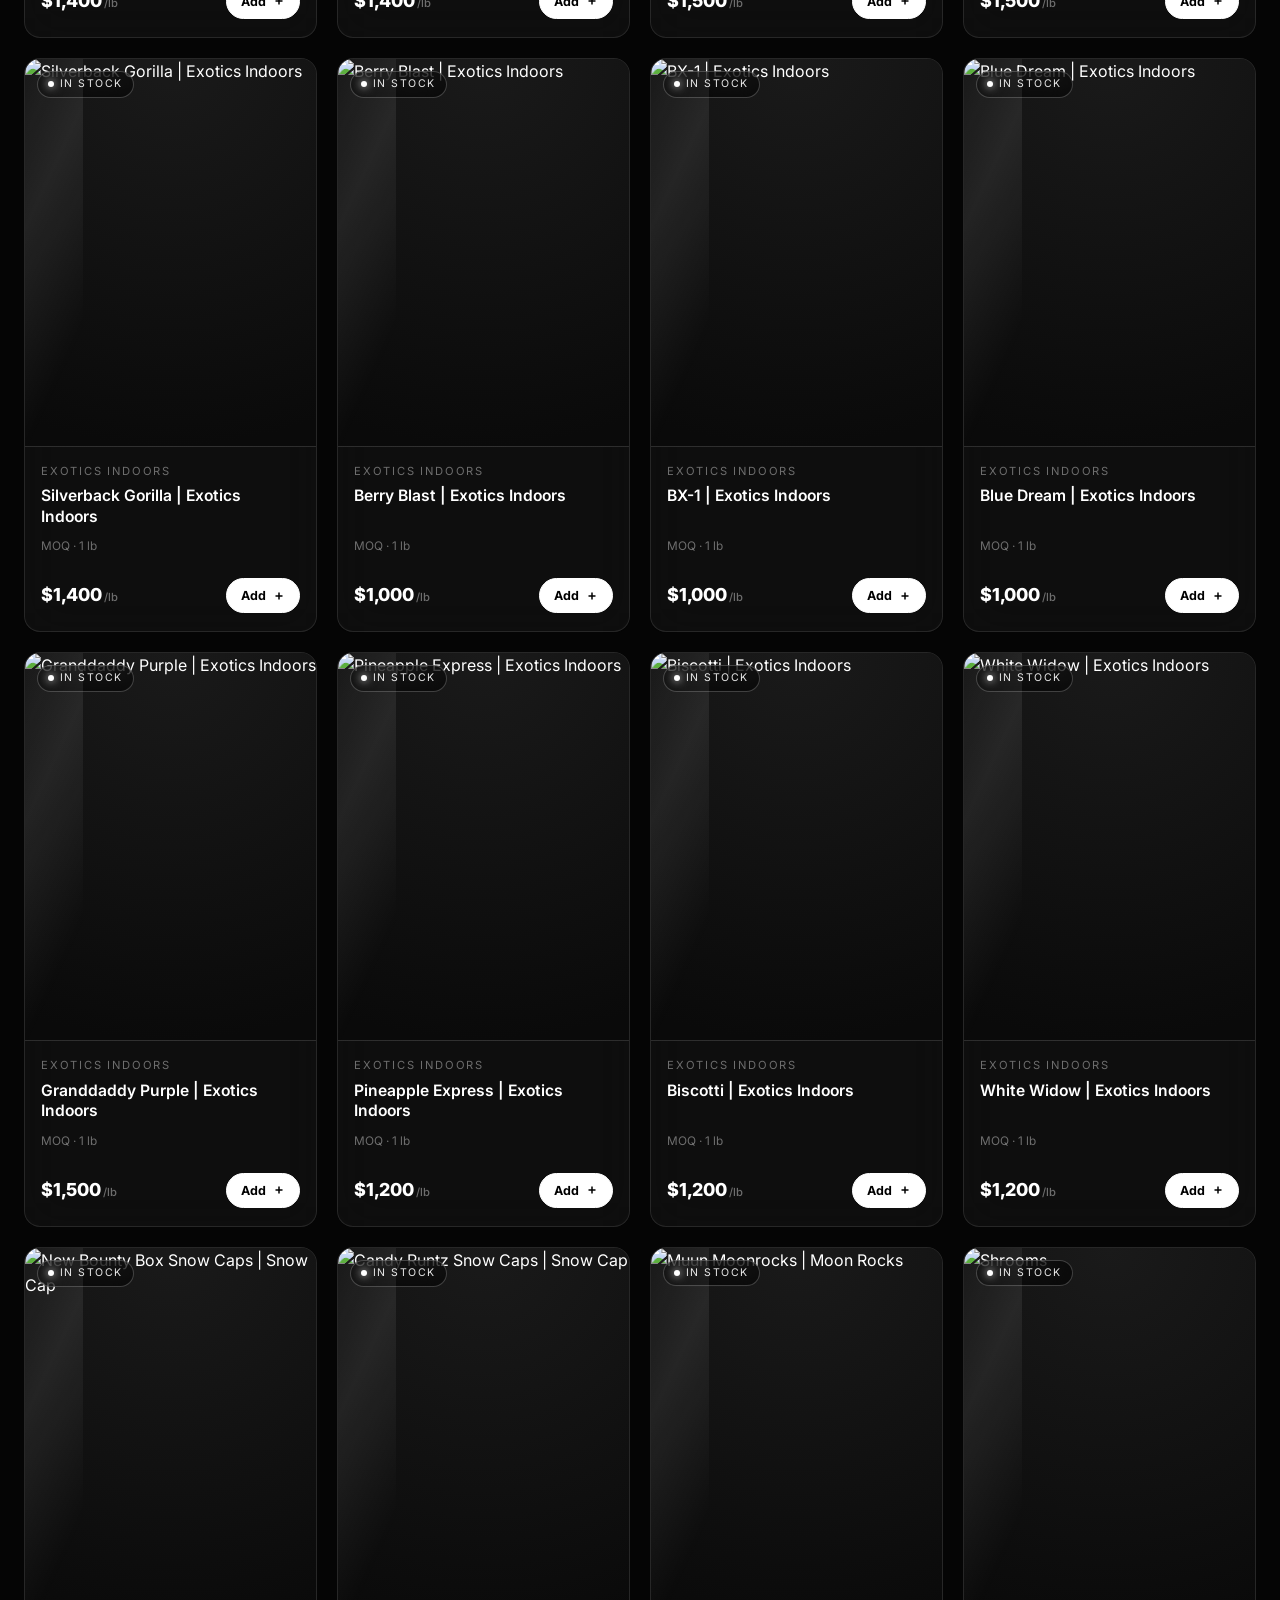
==== commit 735a2d89: "Fix mobile product taps and age gate" ====
--- a/index.html
+++ b/index.html
@@ -8,7 +8,7 @@
 <link rel="preconnect" href="https://fonts.googleapis.com">
 <link rel="preconnect" href="https://fonts.gstatic.com" crossorigin>
 <link href="https://fonts.googleapis.com/css2?family=Inter:wght@400;500;600;700;800;900&display=swap" rel="stylesheet">
-<link rel="stylesheet" href="css/styles.css?v=20260507-2" />
+<link rel="stylesheet" href="css/styles.css?v=20260507-7" />
 </head>
 <body>
 
@@ -23,7 +23,7 @@
       </span>
     </a>
 
-    <button class="nav-burger" aria-label="Open menu" id="burger">
+    <button class="nav-burger" aria-label="Open menu" aria-expanded="false" aria-controls="nav-links" id="burger">
       <svg width="20" height="20" viewBox="0 0 24 24" fill="none" stroke="currentColor" stroke-width="2.2"><path d="M4 6h16M4 12h16M4 18h16"/></svg>
     </button>
 
@@ -224,7 +224,7 @@
 
 <div class="toast" id="toast"></div>
 
-<script src="js/products.js?v=20260507-2"></script>
-<script src="js/script.js?v=20260507-2"></script>
+<script src="js/products.js?v=20260507-7"></script>
+<script src="js/script.js?v=20260507-7"></script>
 </body>
 </html>
--- a/css/styles.css
+++ b/css/styles.css
@@ -428,9 +428,21 @@
   box-shadow: var(--shadow-md);
   background: var(--glass-strong);
 }
-.product-card:focus-visible {
+.product-card:focus-within {
   outline: 2px solid #ffcd57;
   outline-offset: 4px;
+}
+.product-card-main {
+  width: 100%;
+  min-width: 0;
+  color: inherit;
+  text-align: left;
+  display: flex;
+  flex: 1;
+  flex-direction: column;
+}
+.product-card-main:focus-visible {
+  outline: none;
 }
 .product-thumb {
   aspect-ratio: 3 / 4;
@@ -506,12 +518,12 @@
   z-index: 2;
 }
 .product-card:hover .product-view,
-.product-card:focus-visible .product-view {
+.product-card:focus-within .product-view {
   opacity: 1;
   transform: translateY(0);
 }
 .product-body {
-  padding: 16px 16px 18px;
+  padding: 16px 16px 10px;
   display: flex;
   flex-direction: column;
   gap: 6px;
@@ -538,6 +550,7 @@
 }
 .product-foot {
   margin-top: auto;
+  padding: 0 16px 18px;
   display: flex;
   align-items: center;
   justify-content: space-between;
@@ -1050,9 +1063,10 @@
   position: fixed;
   inset: 0;
   z-index: 200;
-  display: grid;
-  place-items: center;
-  padding: 24px;
+  display: flex;
+  align-items: center;
+  justify-content: center;
+  padding: 0;
   background:
     radial-gradient(700px 520px at 50% 20%, rgba(255,205,87,0.16), transparent 70%),
     rgba(0,0,0,0.88);
@@ -1060,7 +1074,7 @@
   -webkit-backdrop-filter: blur(22px) saturate(140%);
 }
 .age-gate-card {
-  width: min(100%, 480px);
+  width: min(480px, calc(100% - 32px));
   padding: 34px;
   text-align: center;
   border-radius: var(--radius-md);
@@ -1133,10 +1147,15 @@
   .cart-thumb { width: 64px; height: 64px; }
   .qty, .cart-remove { grid-column: 1 / -1; justify-self: start; }
   .age-gate-card { padding: 28px 22px; }
+  .age-gate-card h2 { font-size: clamp(1.8rem, 7.2vw, 3.1rem); }
   .age-gate-actions { flex-direction: column; }
   .product-view { opacity: 1; transform: none; }
   .product-modal { padding: 12px; }
-  .product-modal-panel { max-height: calc(100vh - 24px); border-radius: var(--radius-md); }
+  .product-modal-panel {
+    width: calc(100vw - 24px);
+    max-height: calc(100vh - 24px);
+    border-radius: var(--radius-md);
+  }
   .product-modal-gallery { padding: 12px; }
   .product-modal-info { padding: 28px 18px 22px; }
   .product-modal-actions .btn { width: 100%; justify-content: center; }
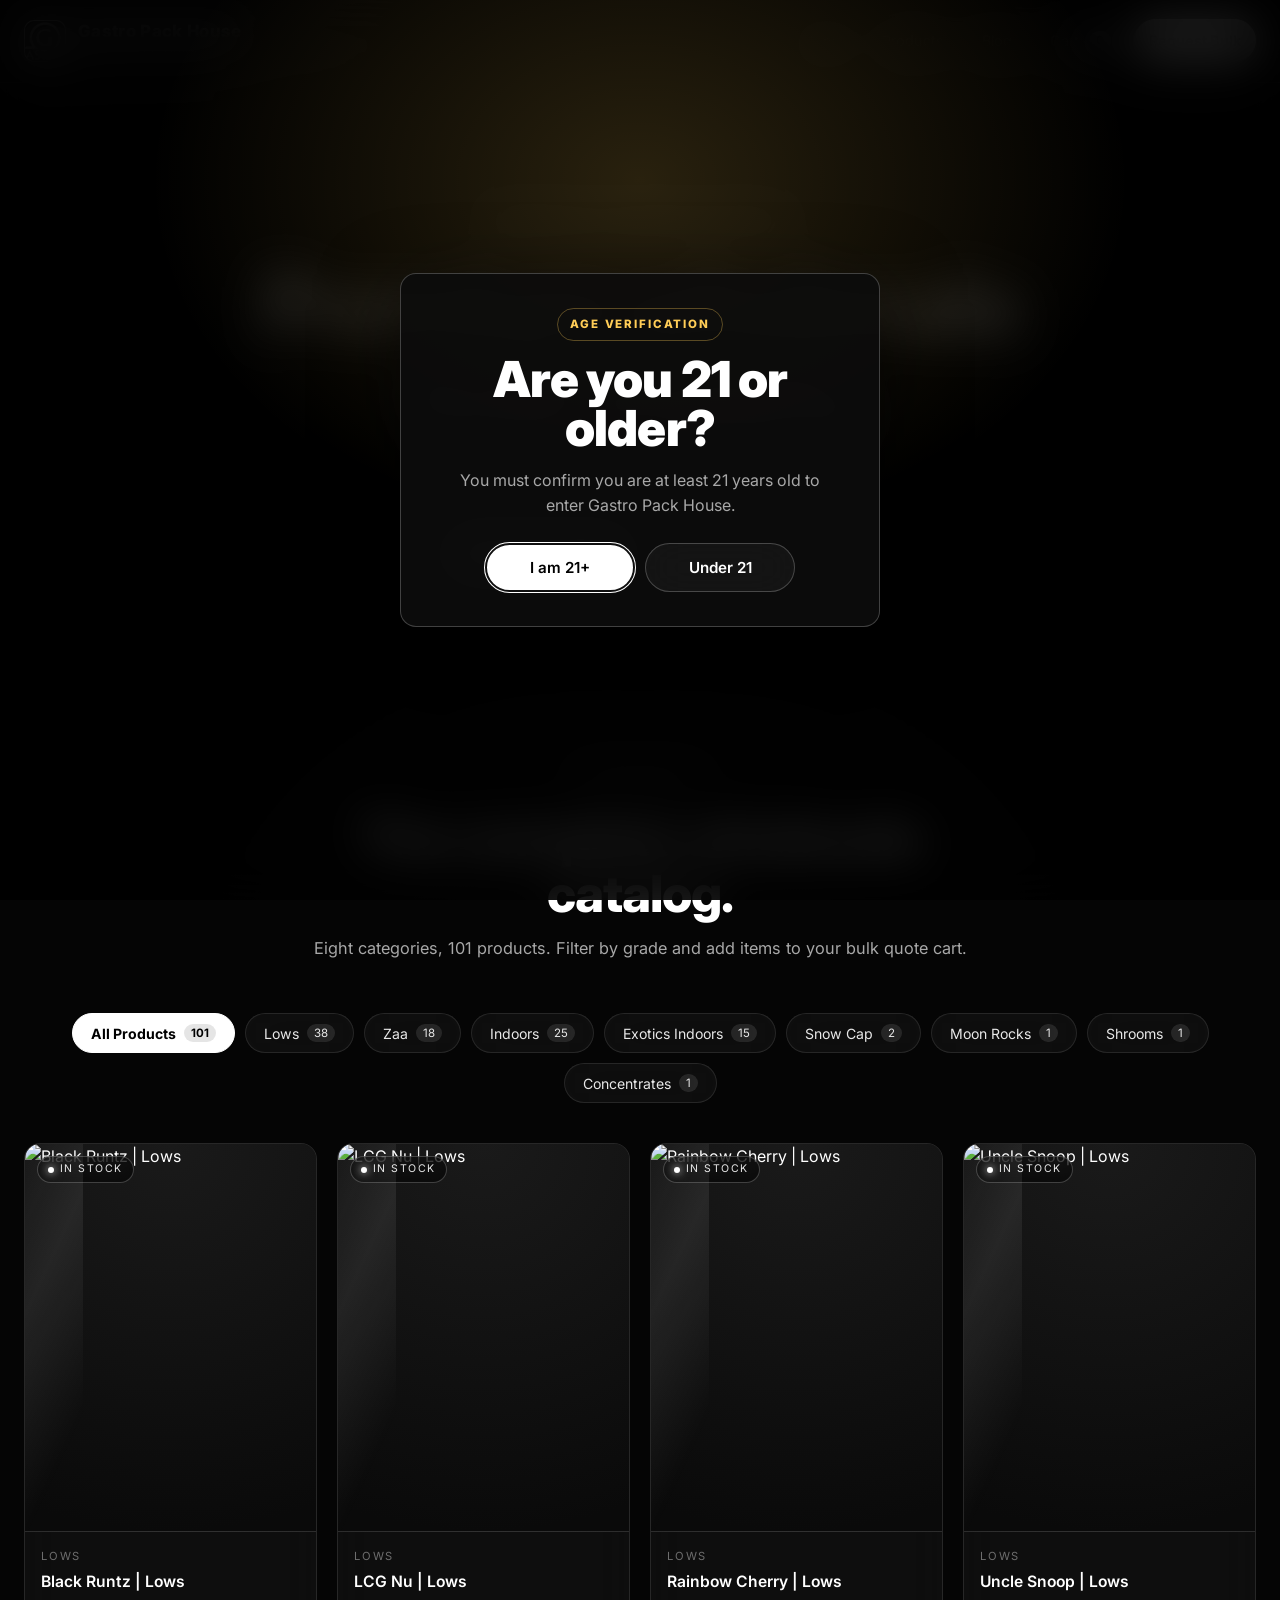
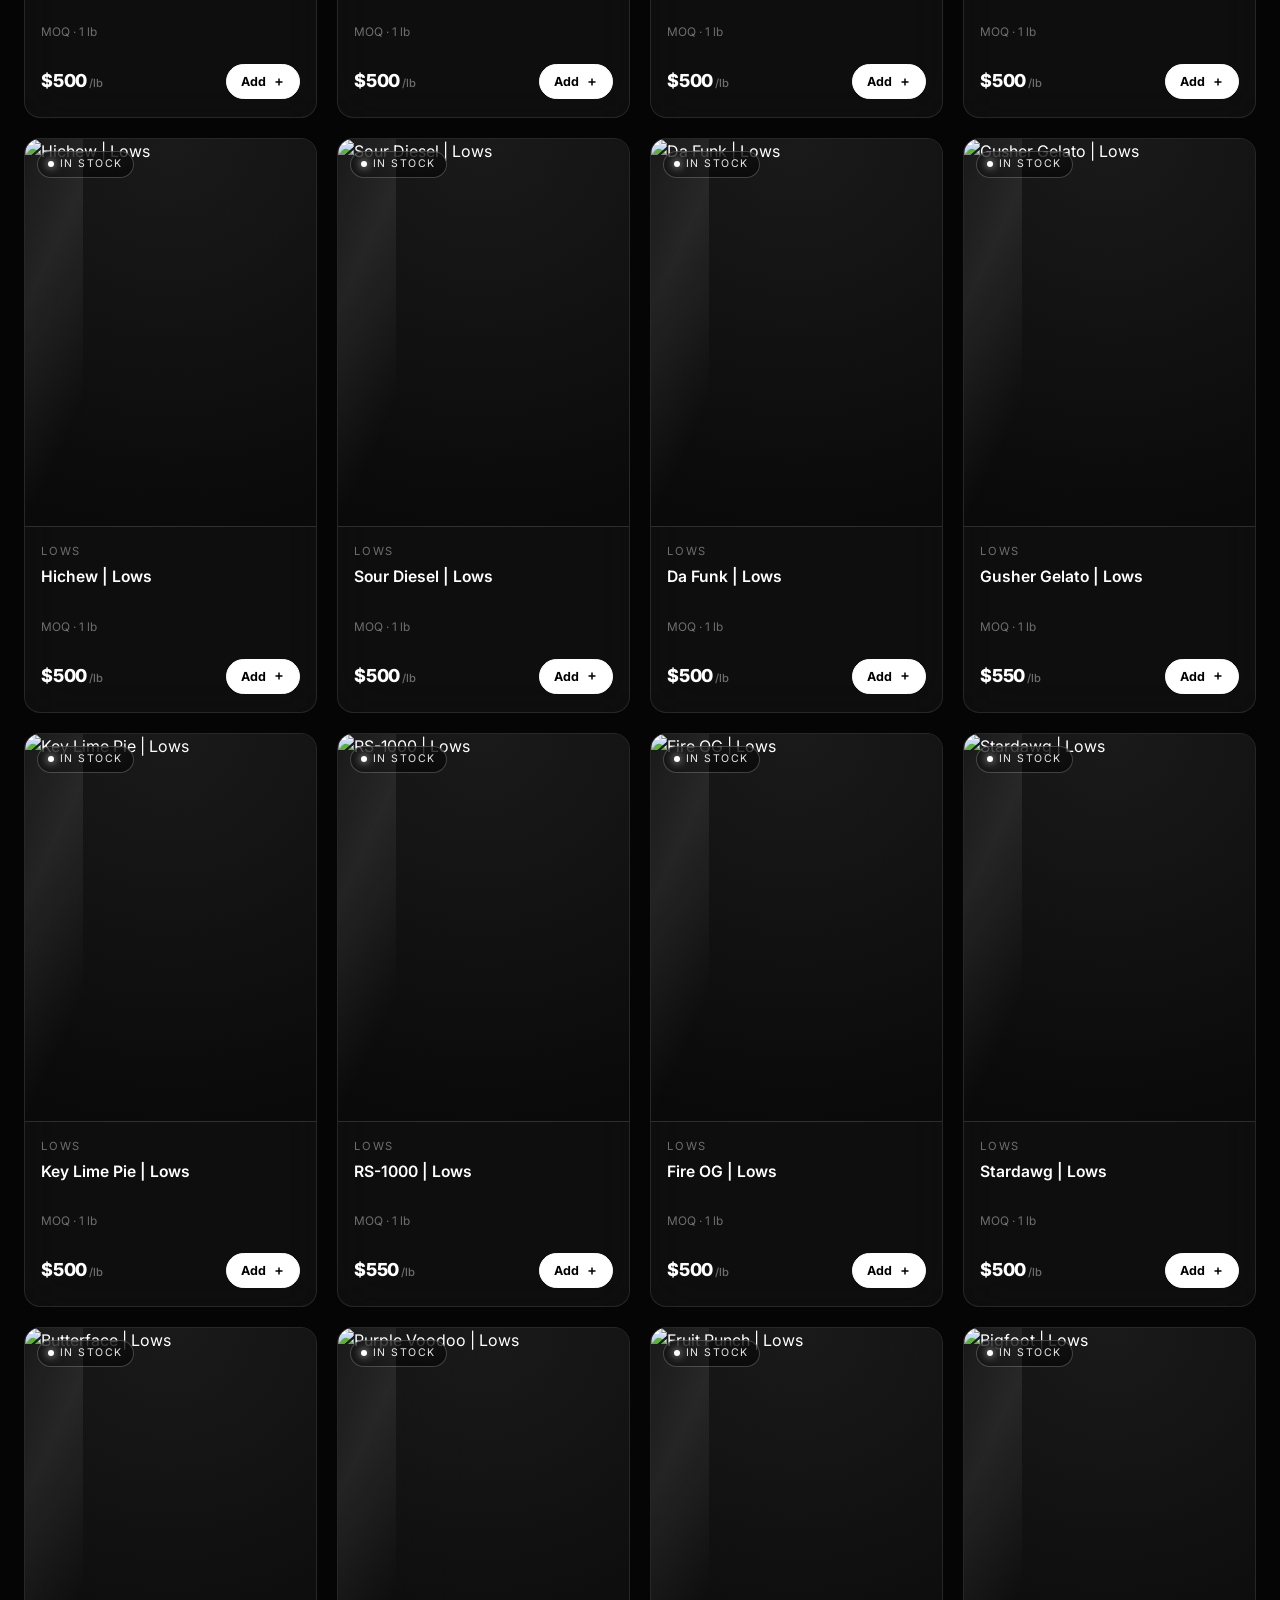
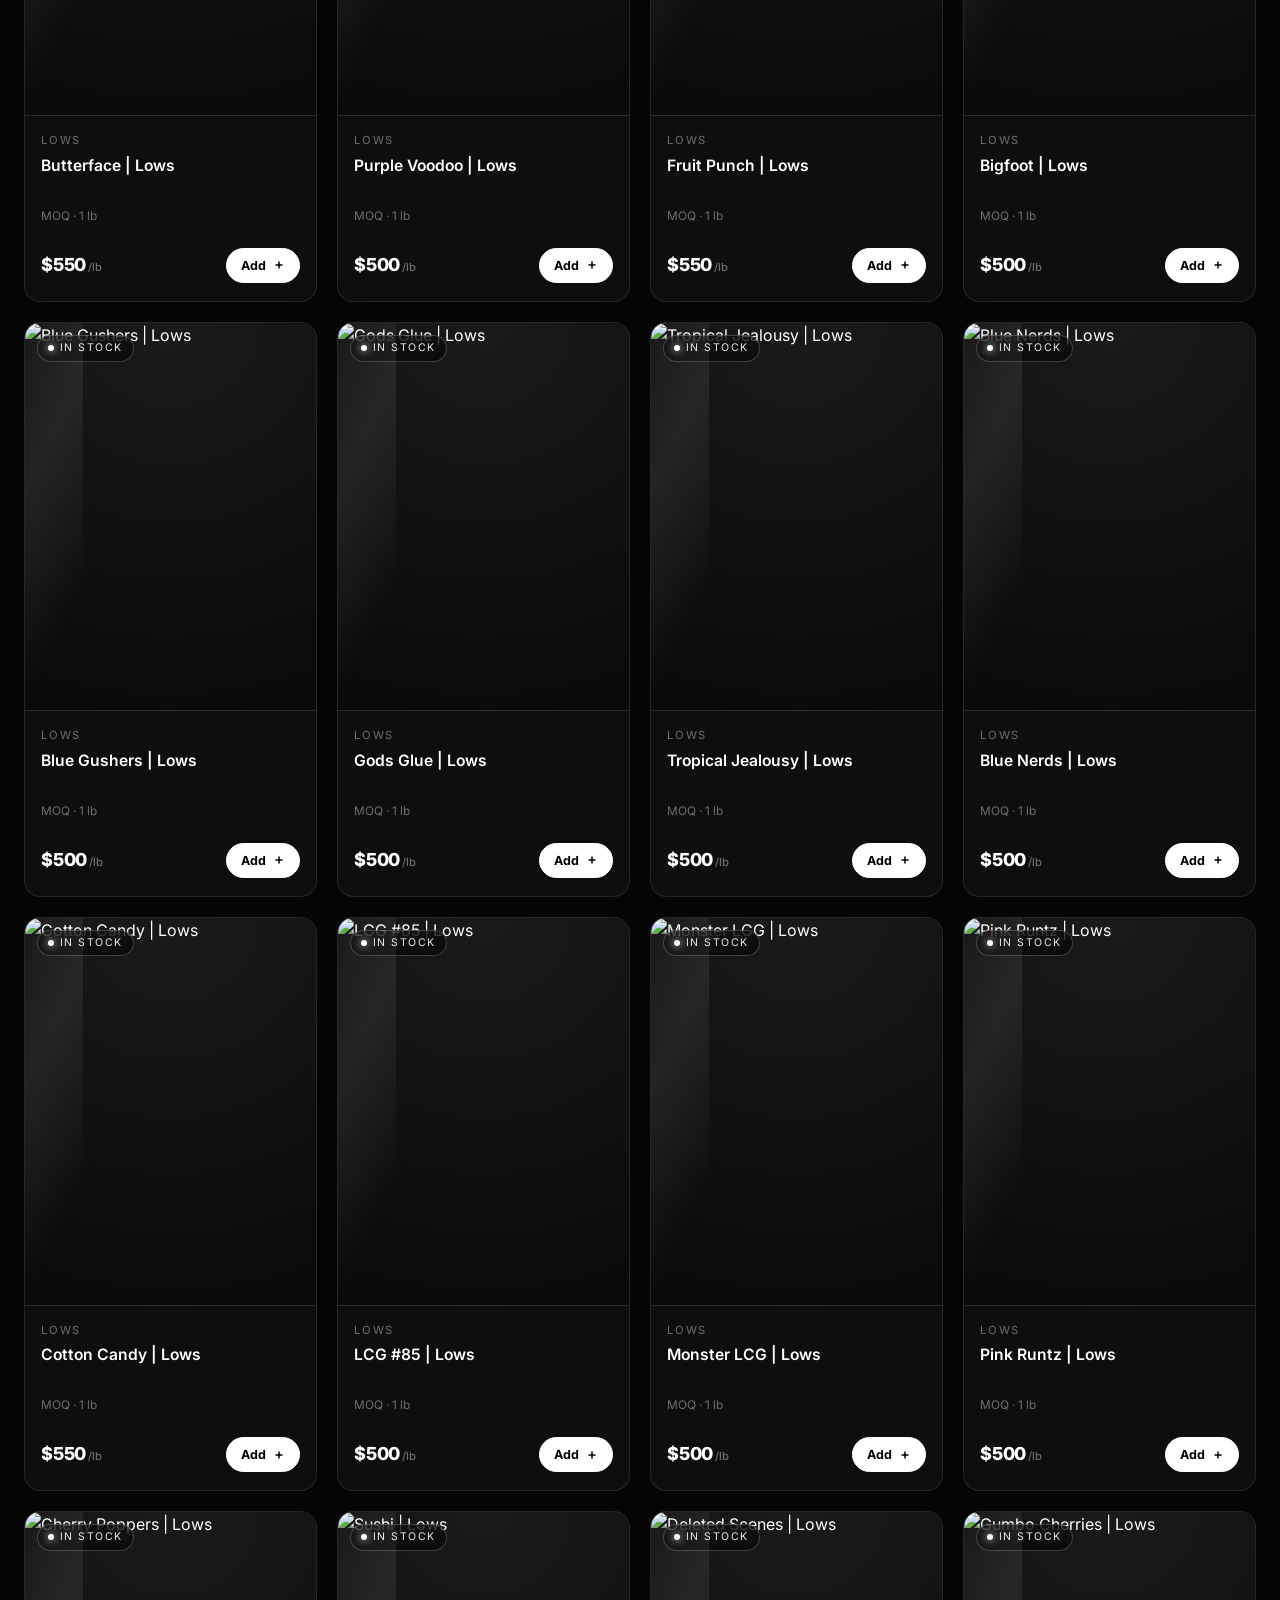
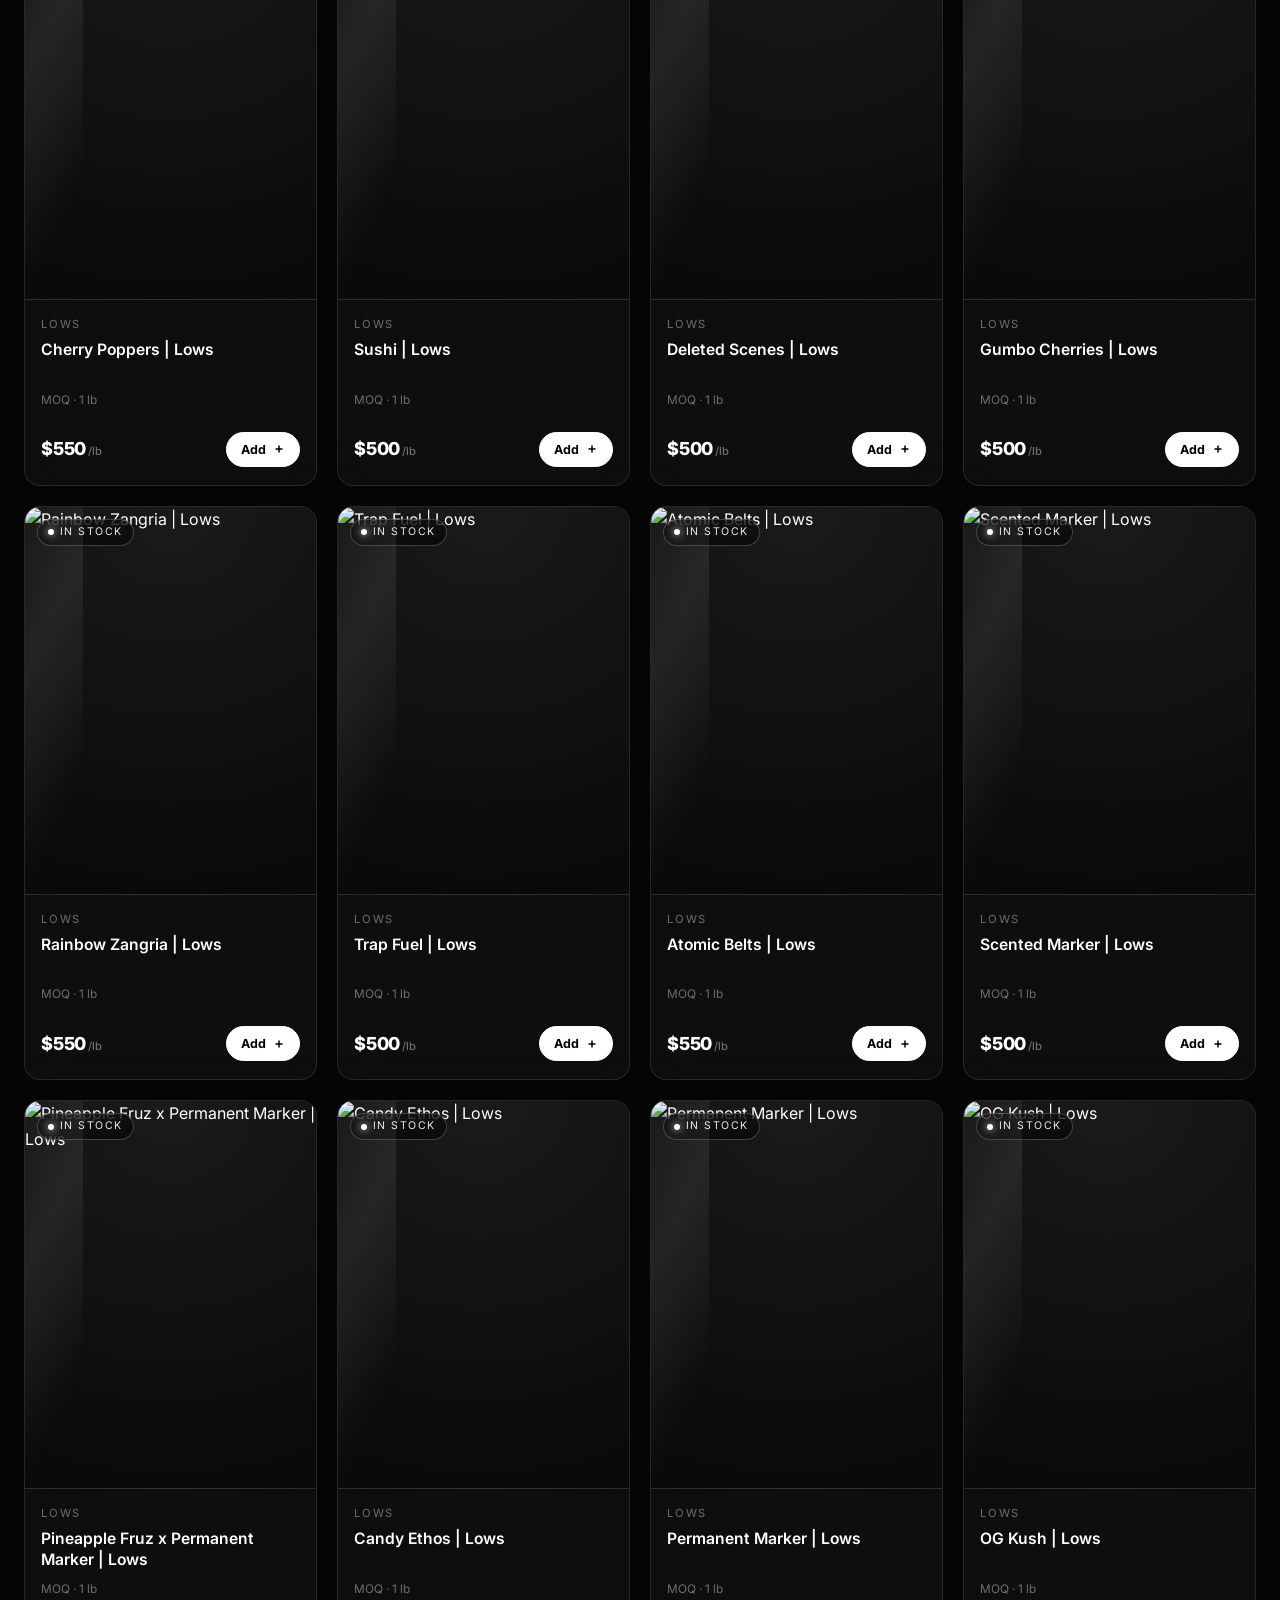
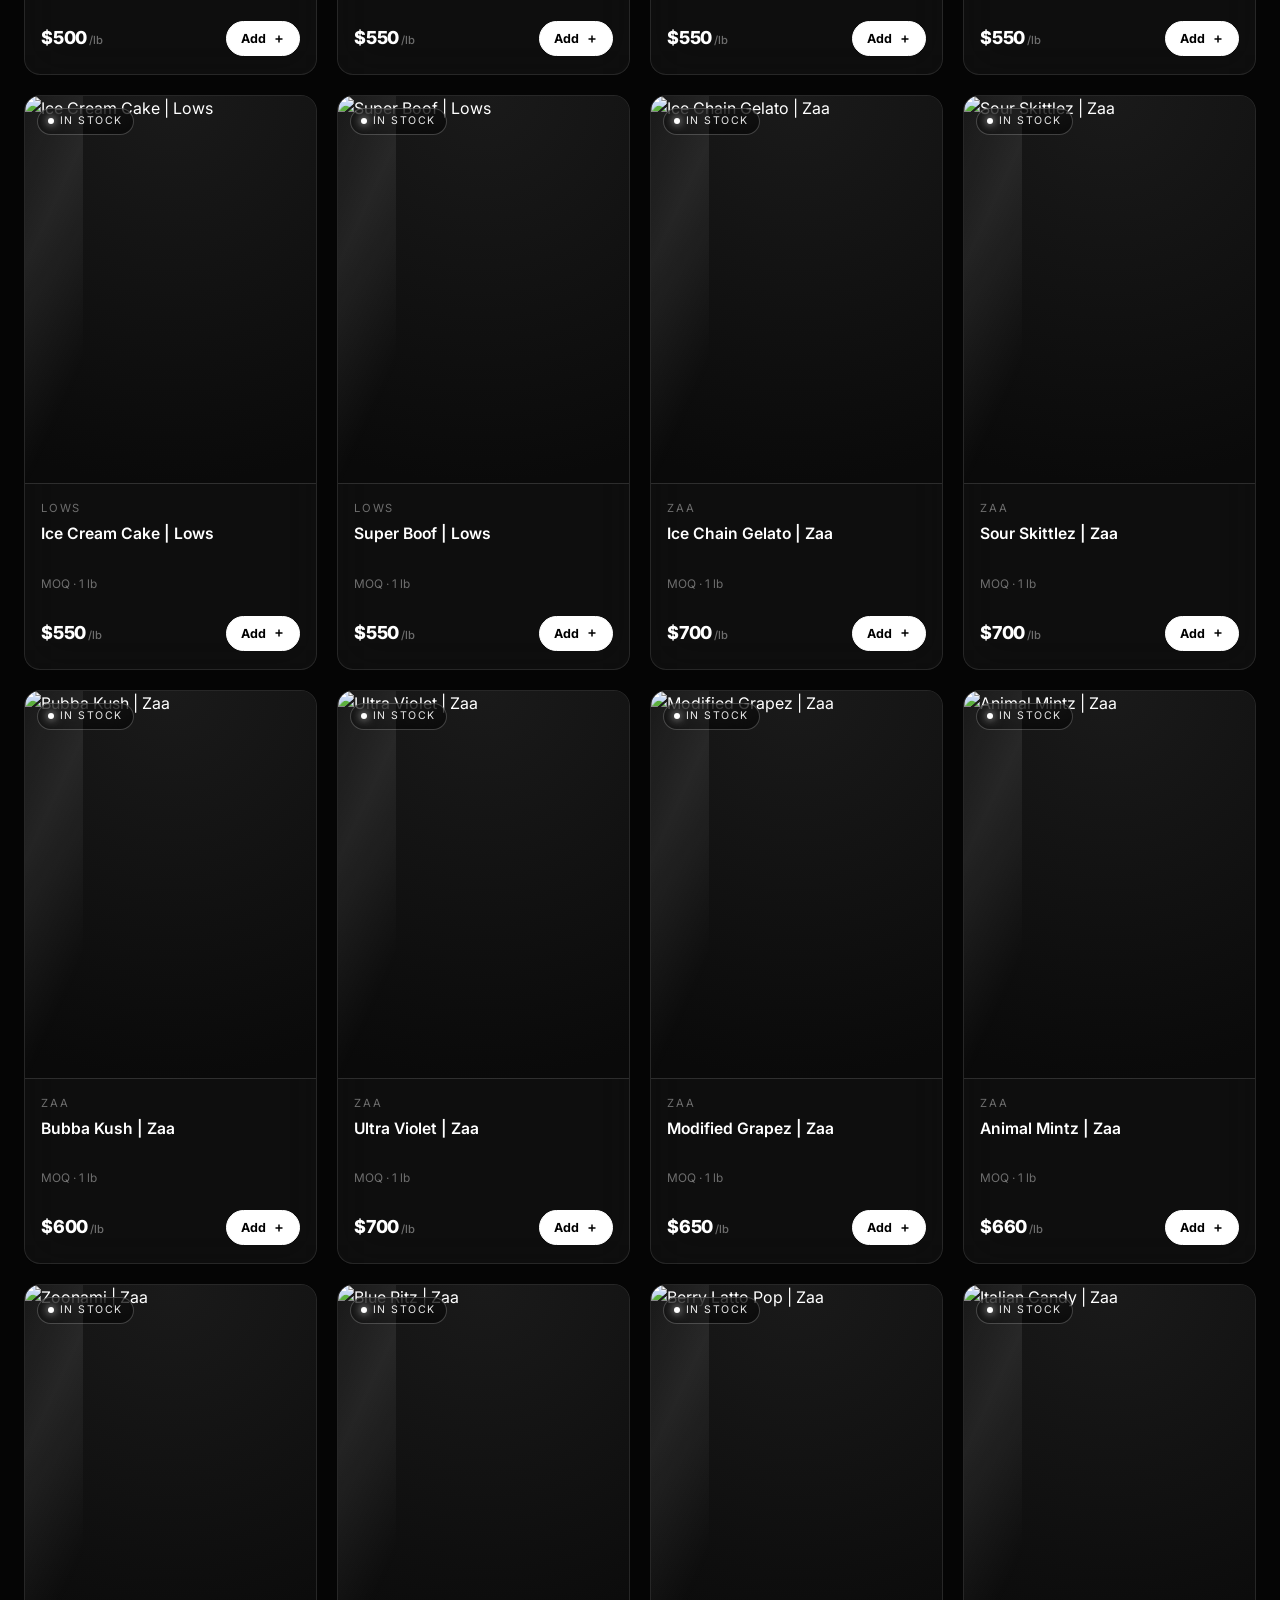
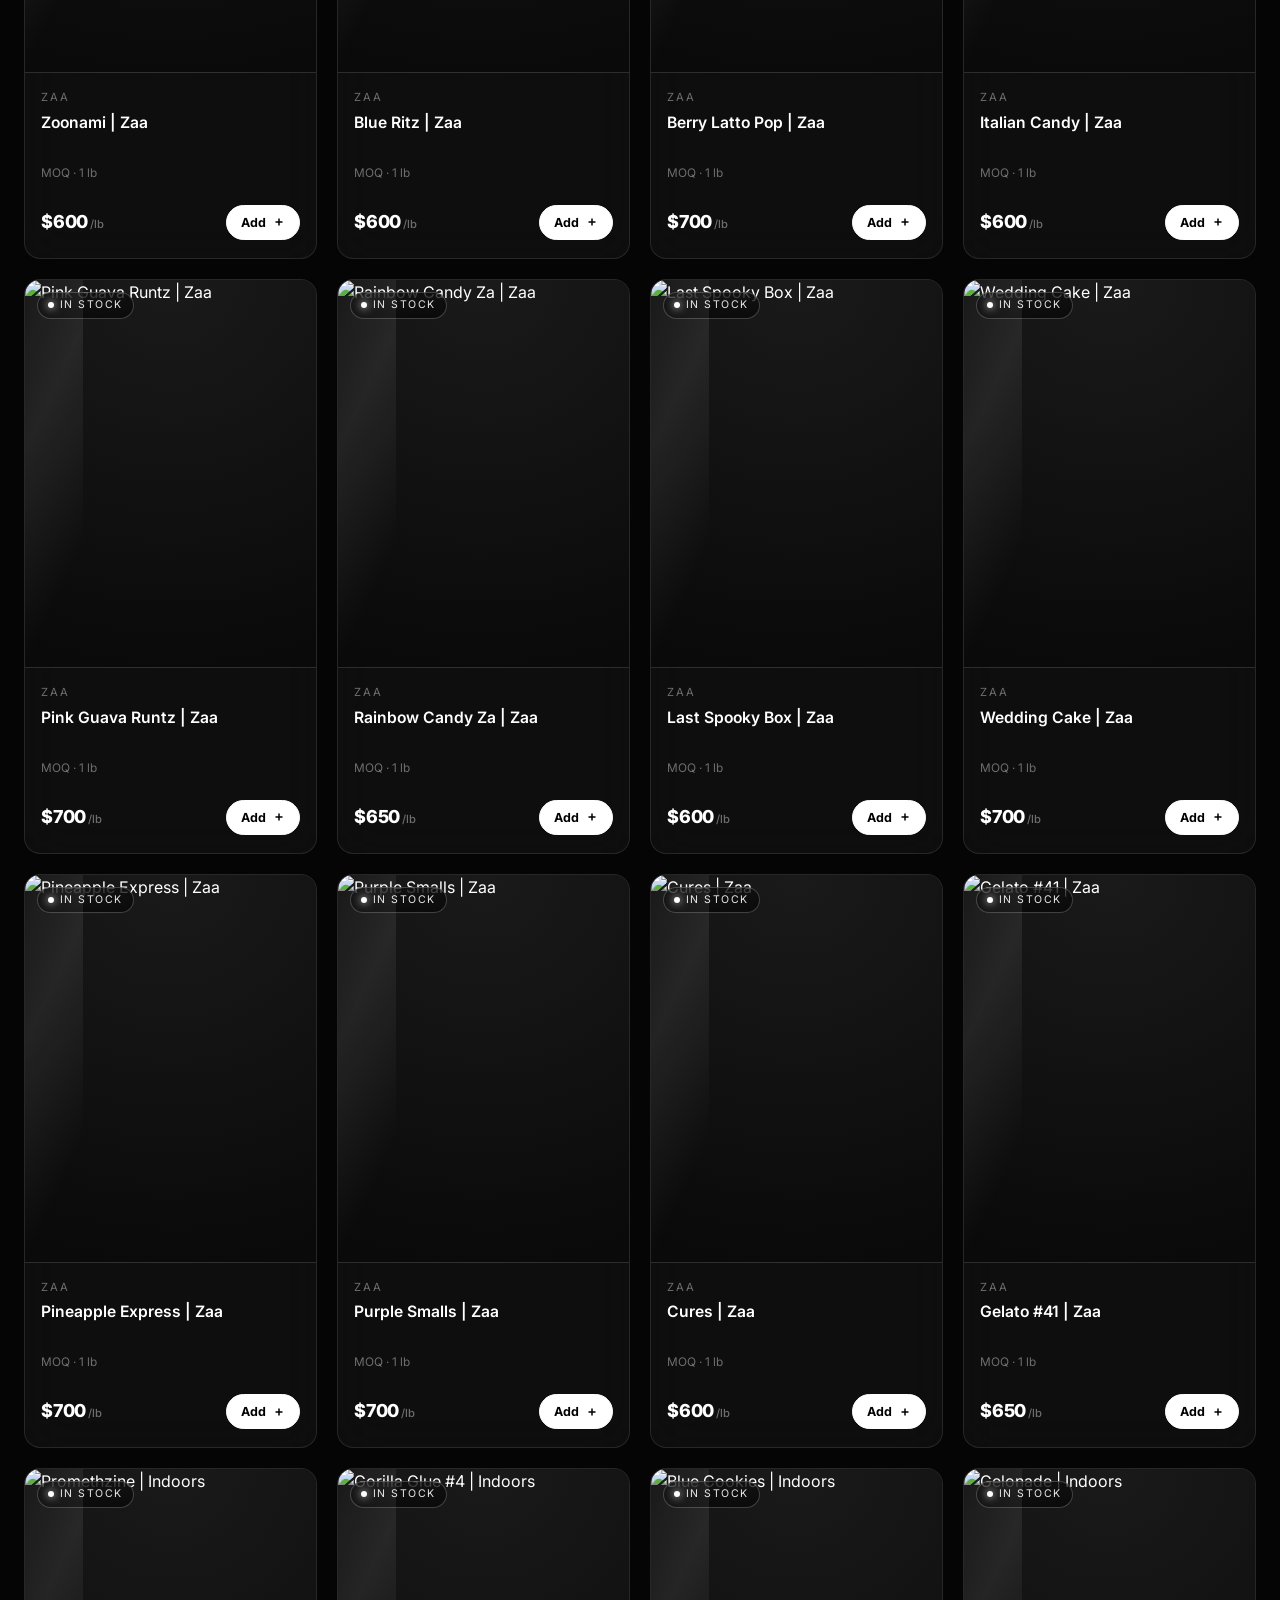
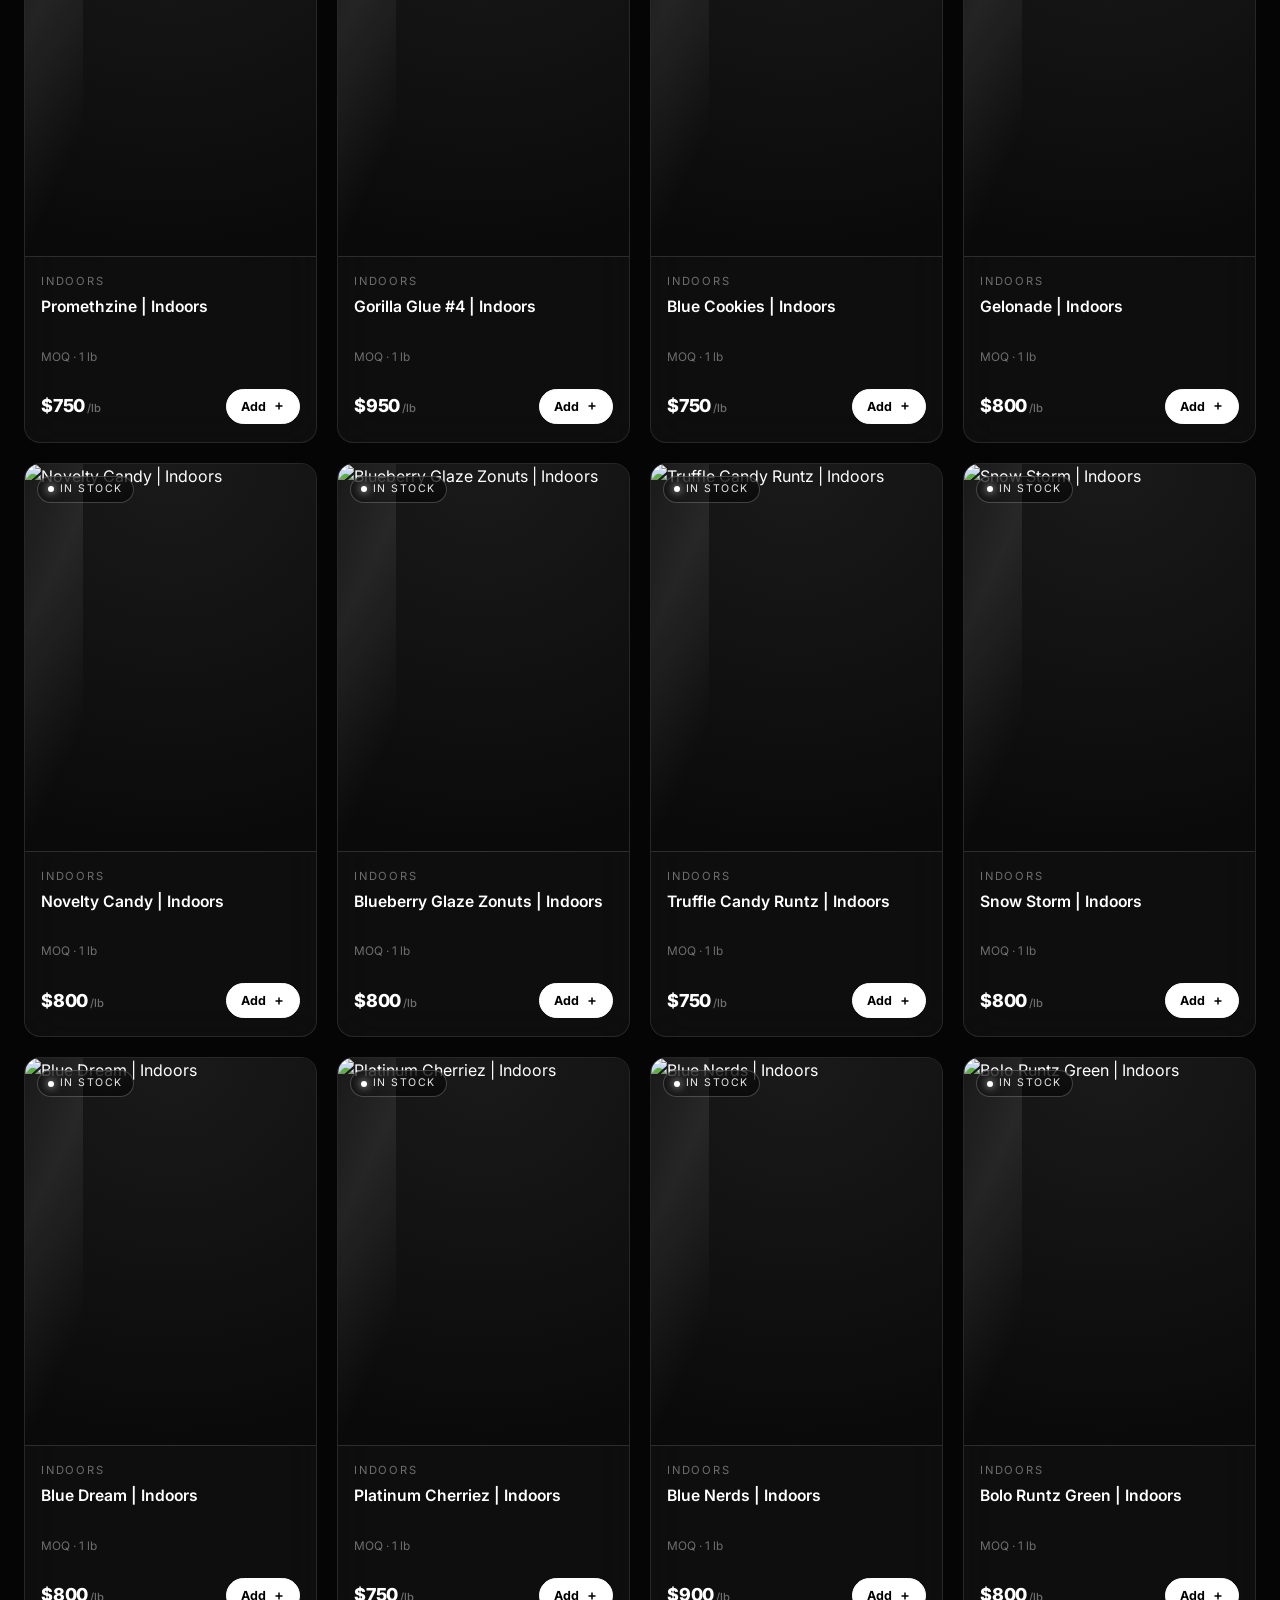
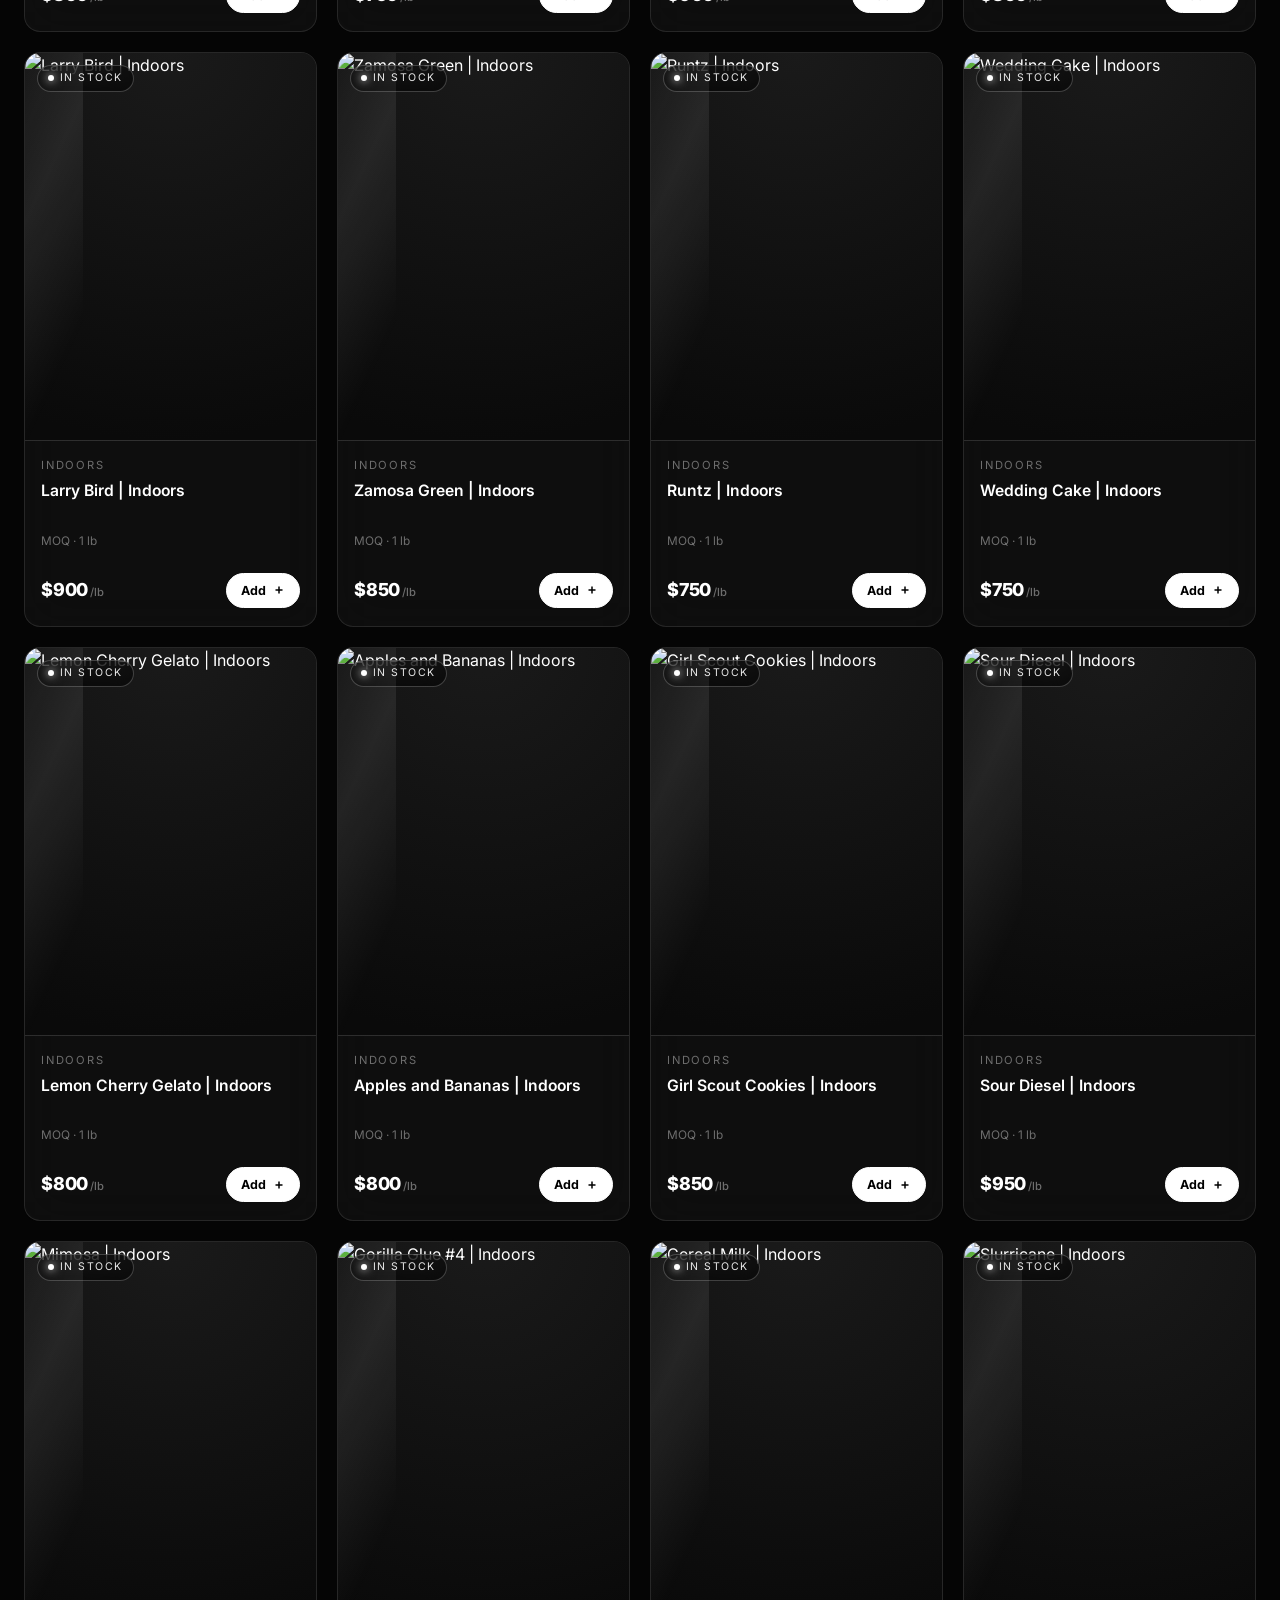
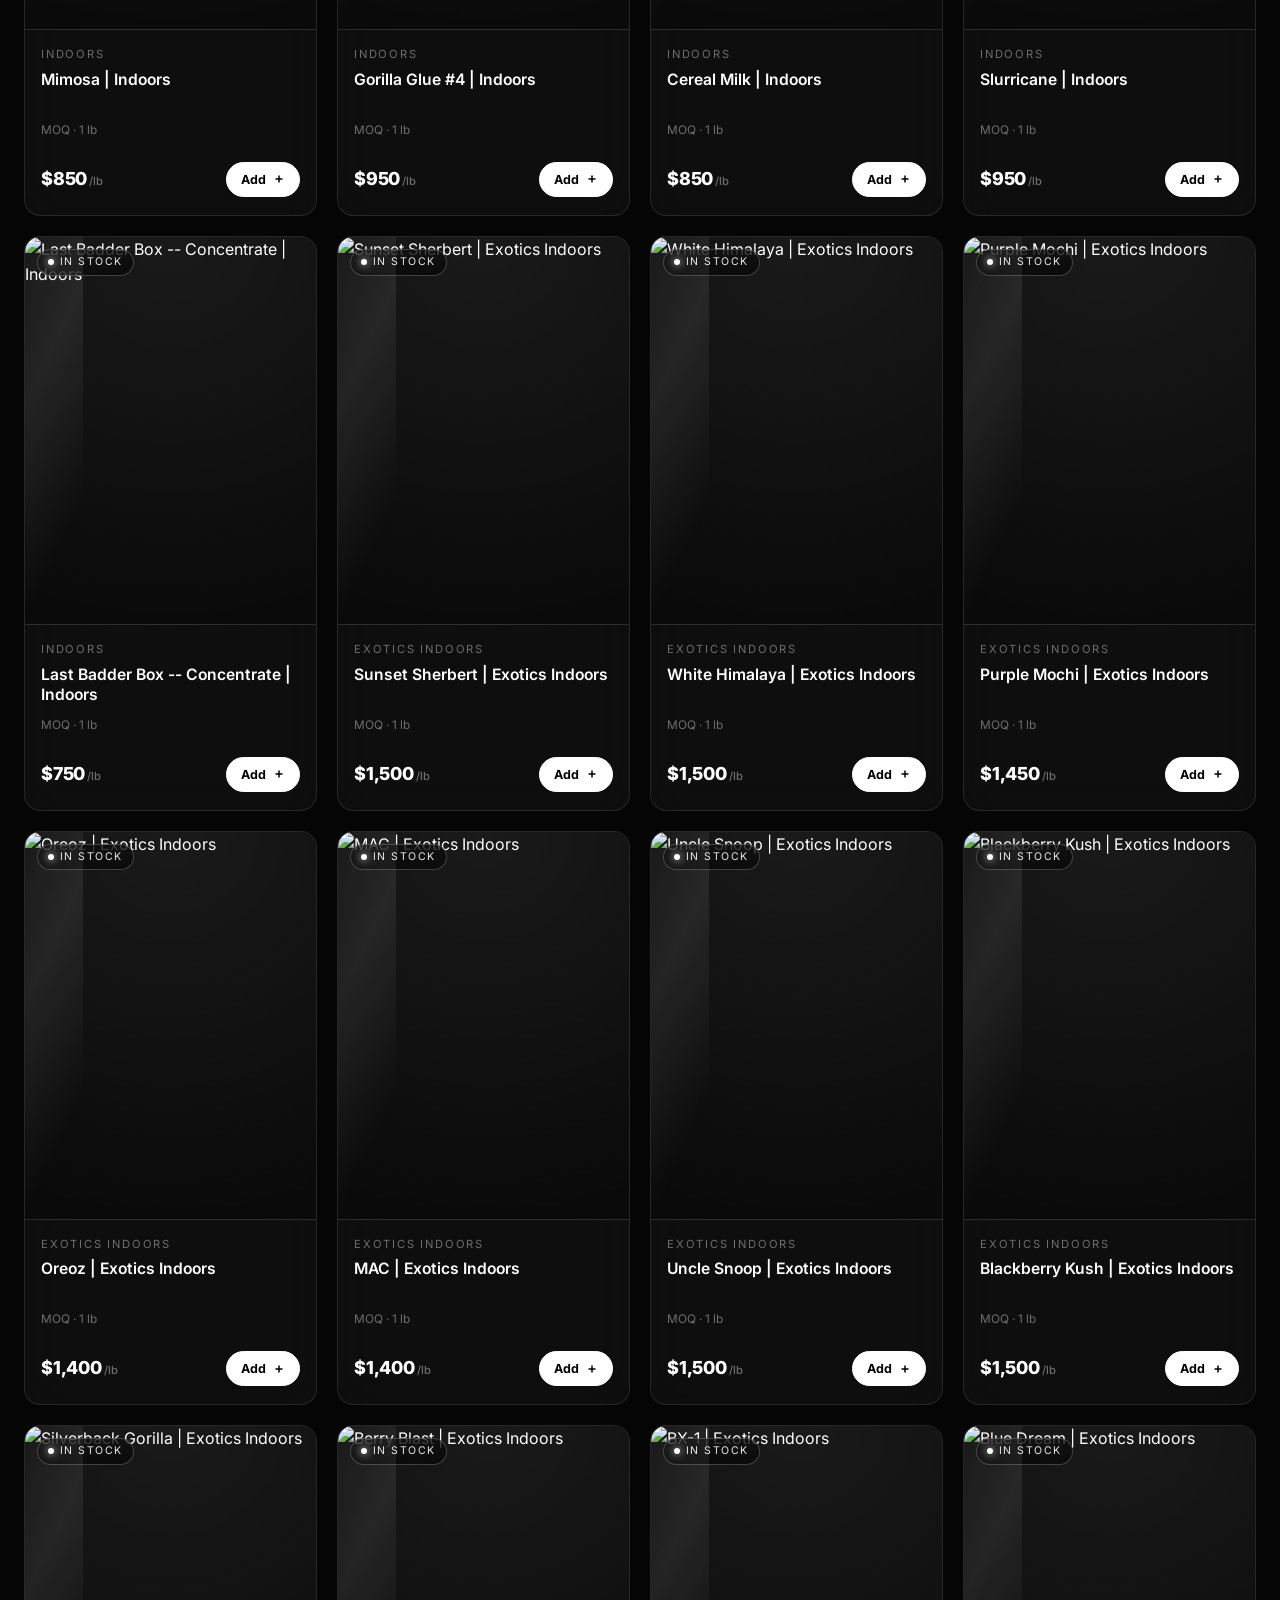
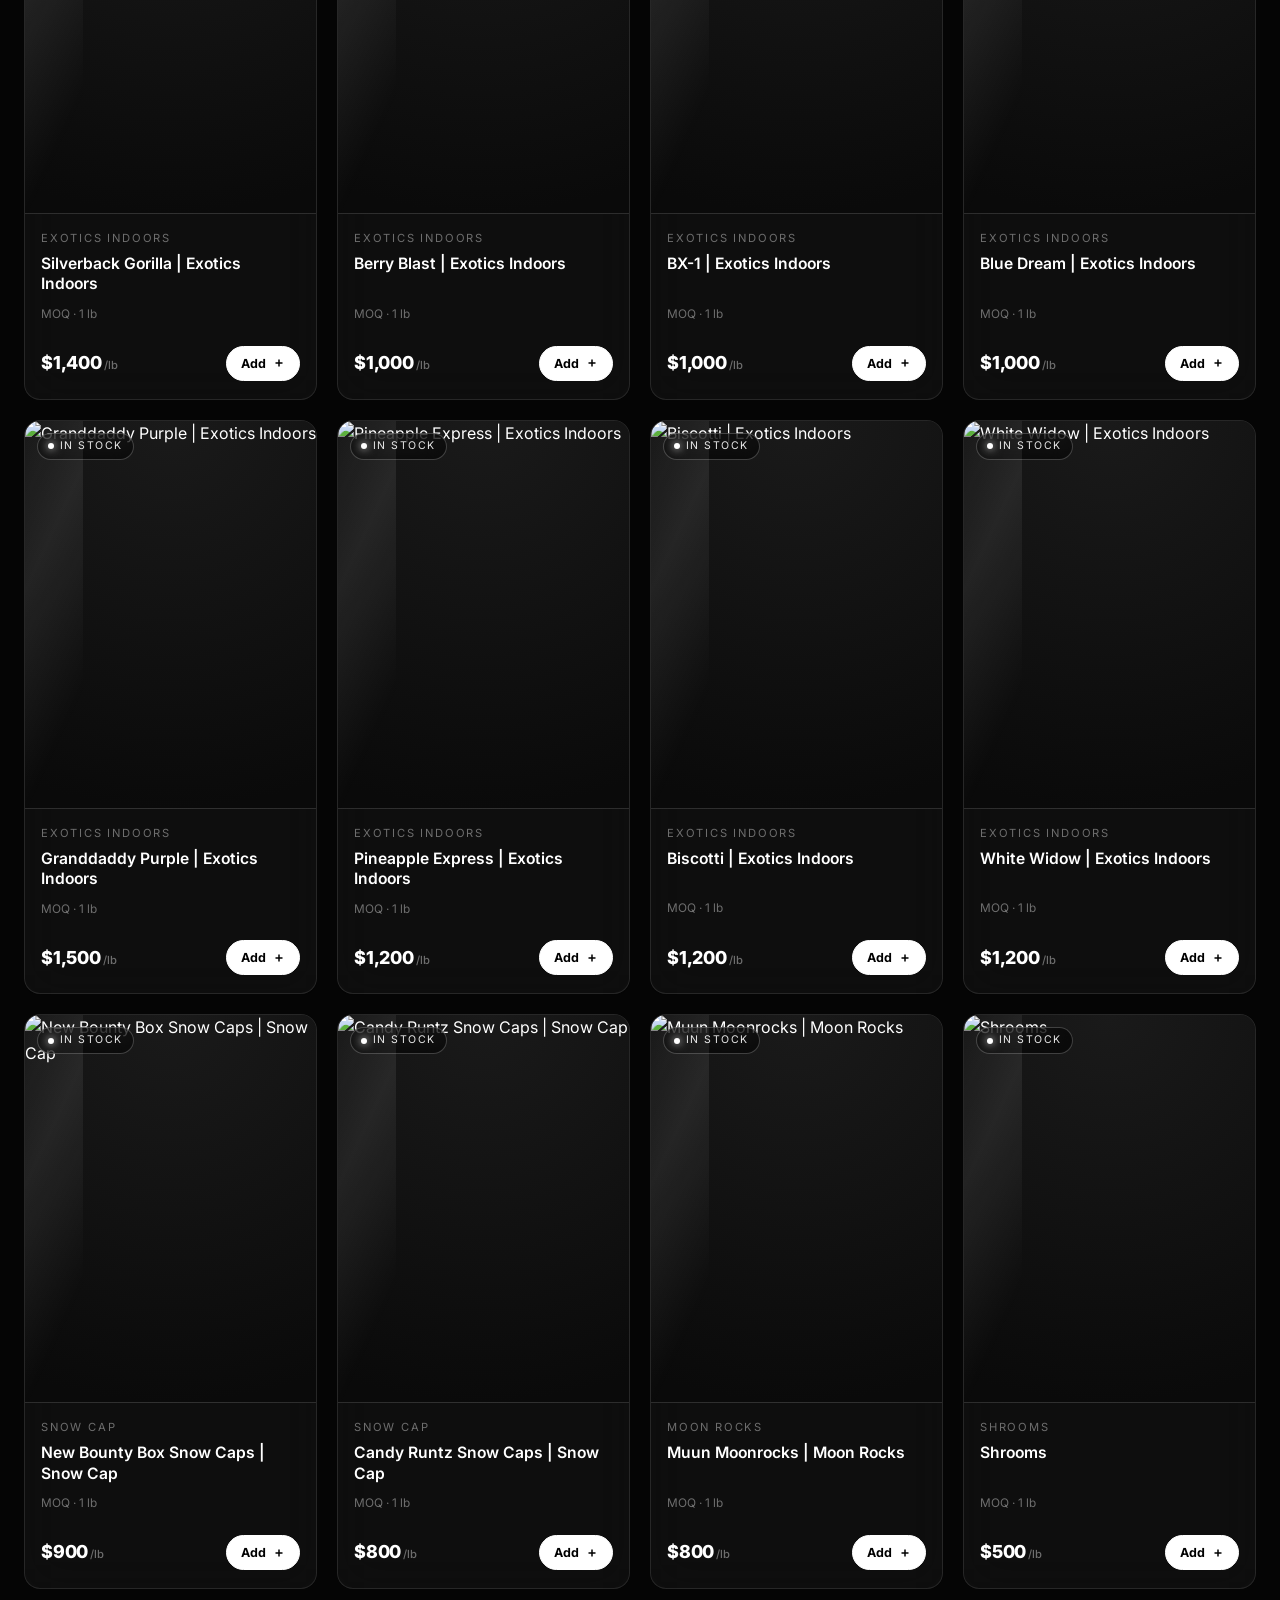
==== commit ba33aca8: "Simplify mobile hero" ====
--- a/index.html
+++ b/index.html
@@ -50,7 +50,7 @@
   <div class="container">
     <span class="hero-eyebrow">Verified 21+ Wholesale Buyers</span>
     <h1>Premium wholesale<br/>bulk supply.</h1>
-    <p>The Barewoods product catalog, now available through Gastro Pack House with direct pricing, fast fulfillment and secure bulk quote requests.</p>
+    <p>Barewoods products with direct pricing and fast bulk quotes.</p>
     <div class="hero-actions">
       <a href="#products" class="btn btn-primary">
         Browse Products
@@ -59,12 +59,6 @@
       <a href="#order" class="btn btn-ghost">Request Bulk Quote</a>
     </div>
 
-    <div class="hero-stats">
-      <div class="hero-stat"><strong>101</strong><span>Products in stock</span></div>
-      <div class="hero-stat"><strong>8</strong><span>Wholesale categories</span></div>
-      <div class="hero-stat"><strong>21+</strong><span>Verified buyers</span></div>
-      <div class="hero-stat"><strong>Fast</strong><span>Order fulfillment</span></div>
-    </div>
   </div>
 </section>
 
--- a/css/styles.css
+++ b/css/styles.css
@@ -287,35 +287,6 @@
   background: var(--glass-hover);
   border-color: var(--line-strong);
 }
-.hero-stats {
-  margin-top: 64px;
-  display: grid;
-  grid-template-columns: repeat(4, 1fr);
-  gap: 16px;
-  max-width: 880px;
-  margin-left: auto; margin-right: auto;
-}
-.hero-stat {
-  padding: 22px 16px;
-  text-align: center;
-  border-radius: var(--radius-md);
-  background: var(--glass);
-  border: 1px solid var(--line);
-  backdrop-filter: blur(20px);
-}
-.hero-stat strong {
-  display: block;
-  font-size: 1.7rem;
-  font-weight: 800;
-  letter-spacing: -0.02em;
-}
-.hero-stat span {
-  font-size: 0.78rem;
-  letter-spacing: 0.12em;
-  text-transform: uppercase;
-  color: var(--ink-2);
-}
-
 /* ============================================================
    SECTION SHELL
    ============================================================ */
@@ -1118,7 +1089,6 @@
    RESPONSIVE
    ============================================================ */
 @media (max-width: 900px) {
-  .hero-stats { grid-template-columns: repeat(2, 1fr); }
   .footer-grid { grid-template-columns: 1fr 1fr; }
   .cart-wrap { grid-template-columns: 1fr; }
   .product-modal-panel { grid-template-columns: 1fr; overflow-y: auto; }
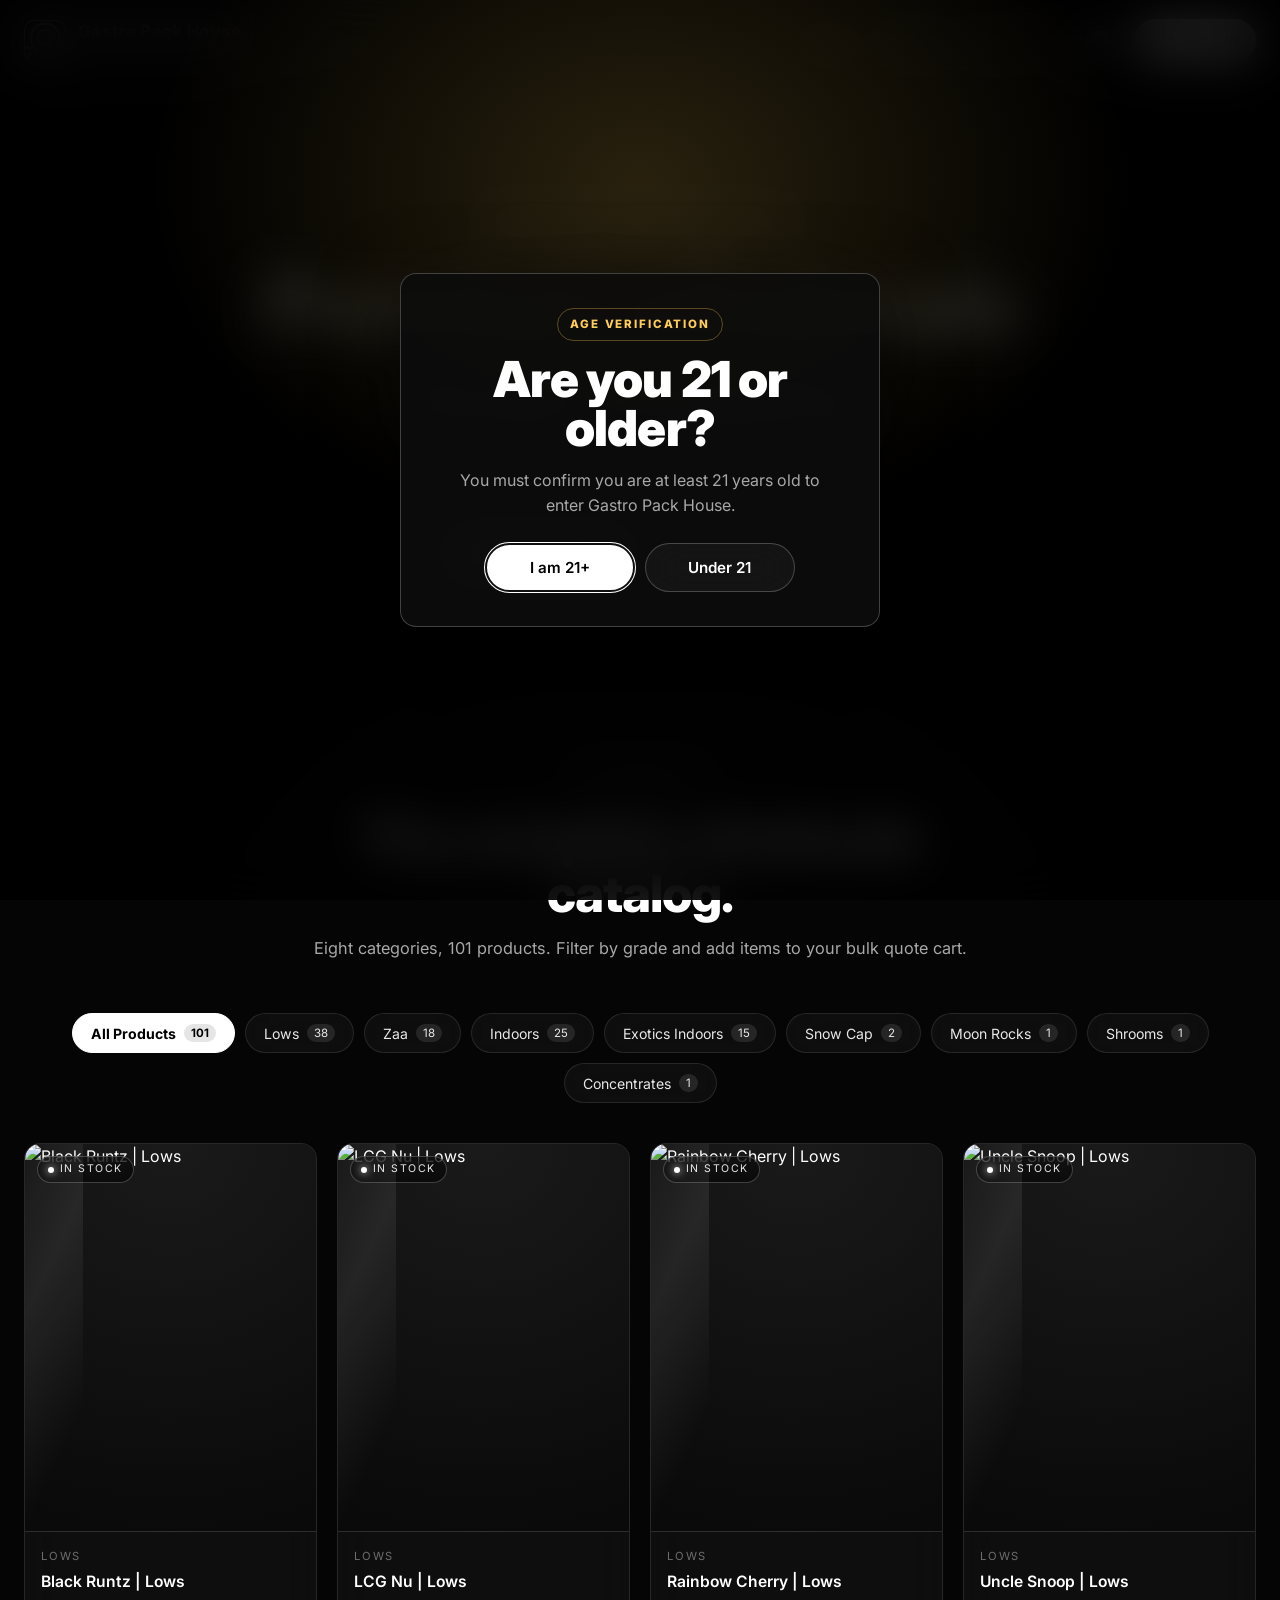
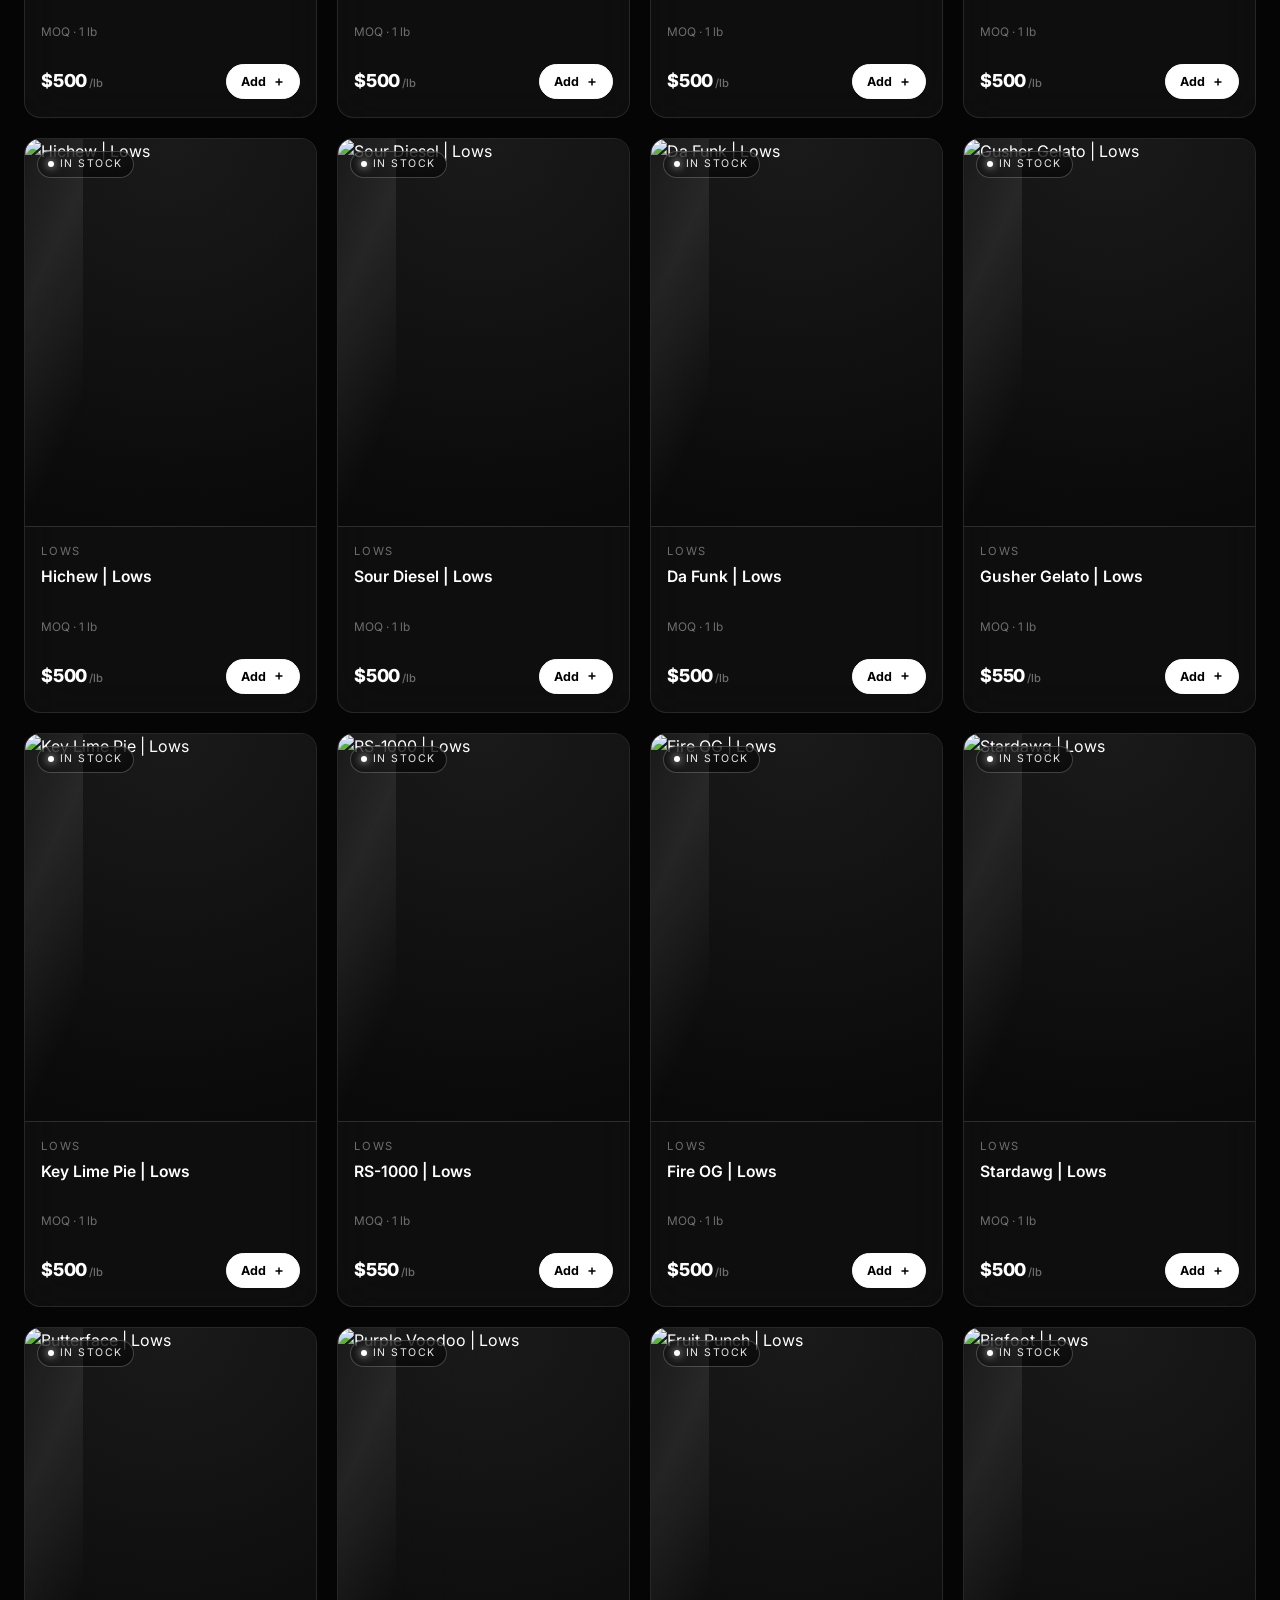
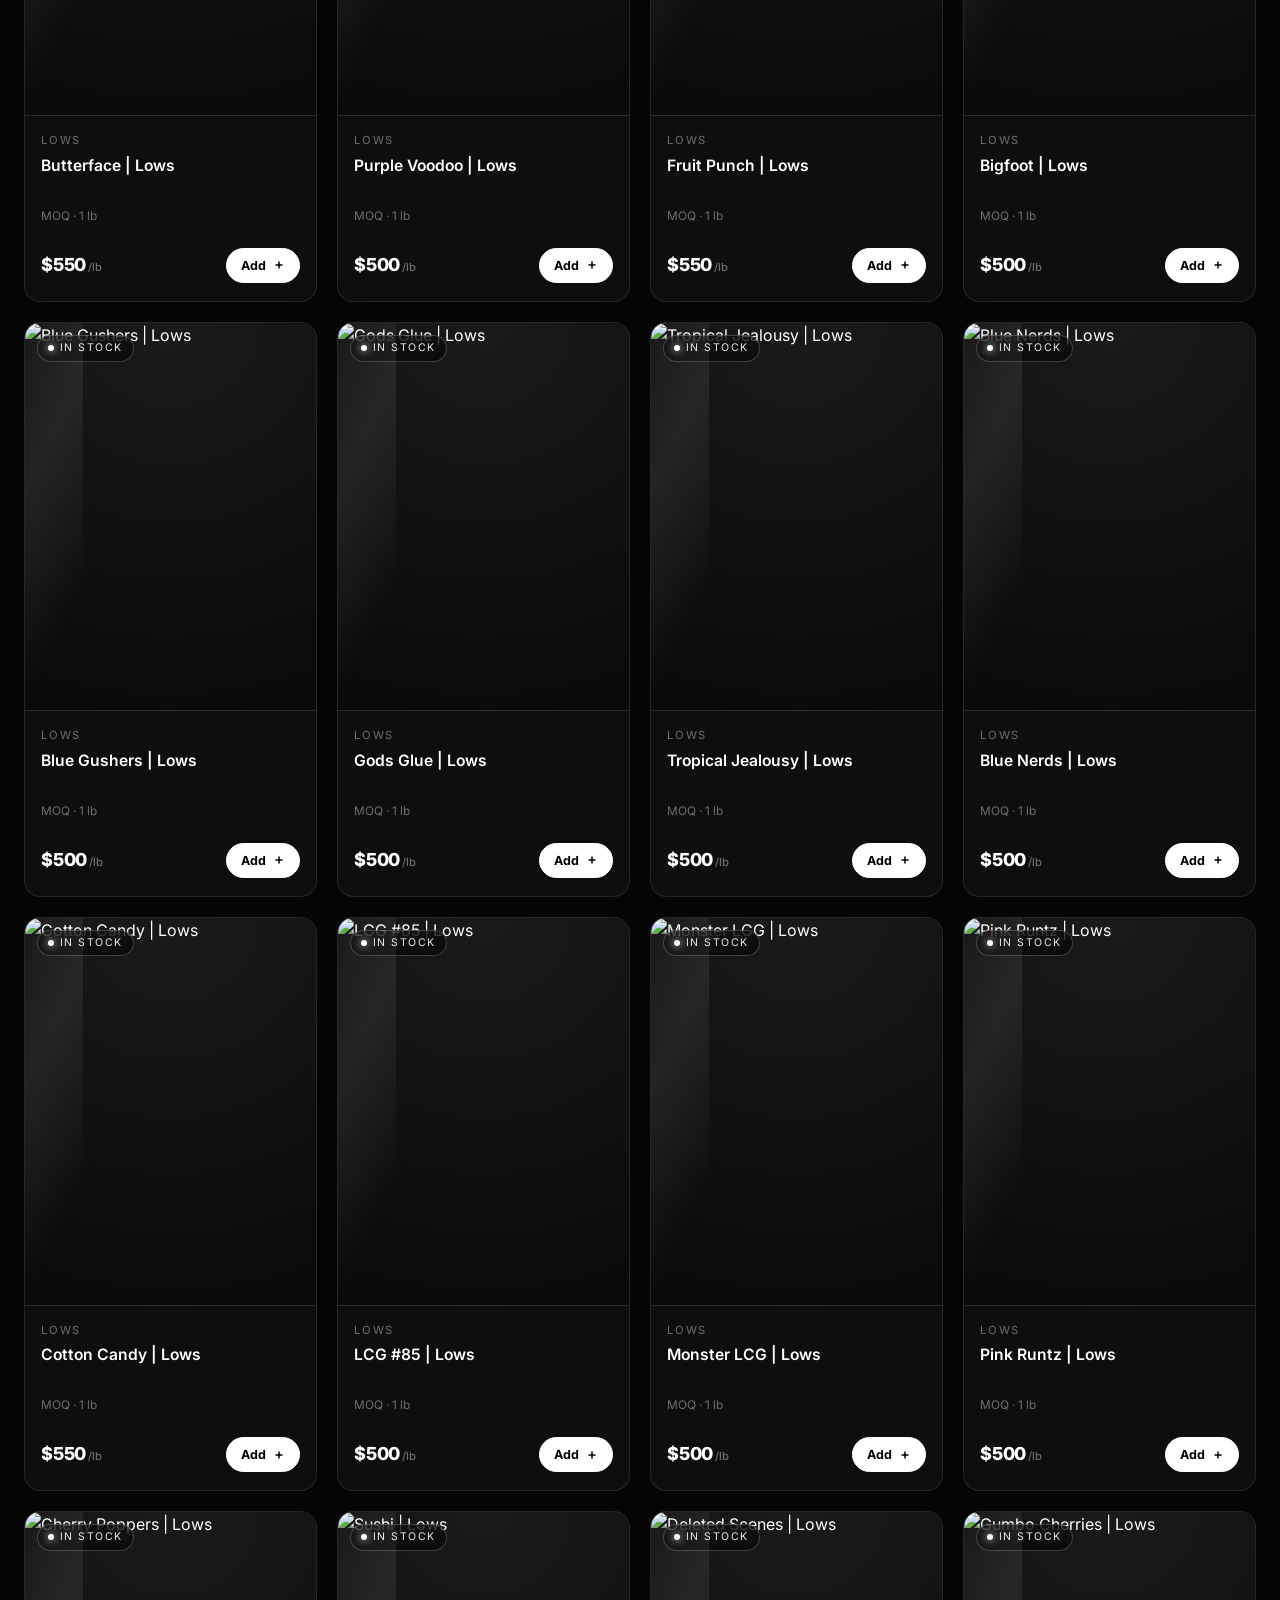
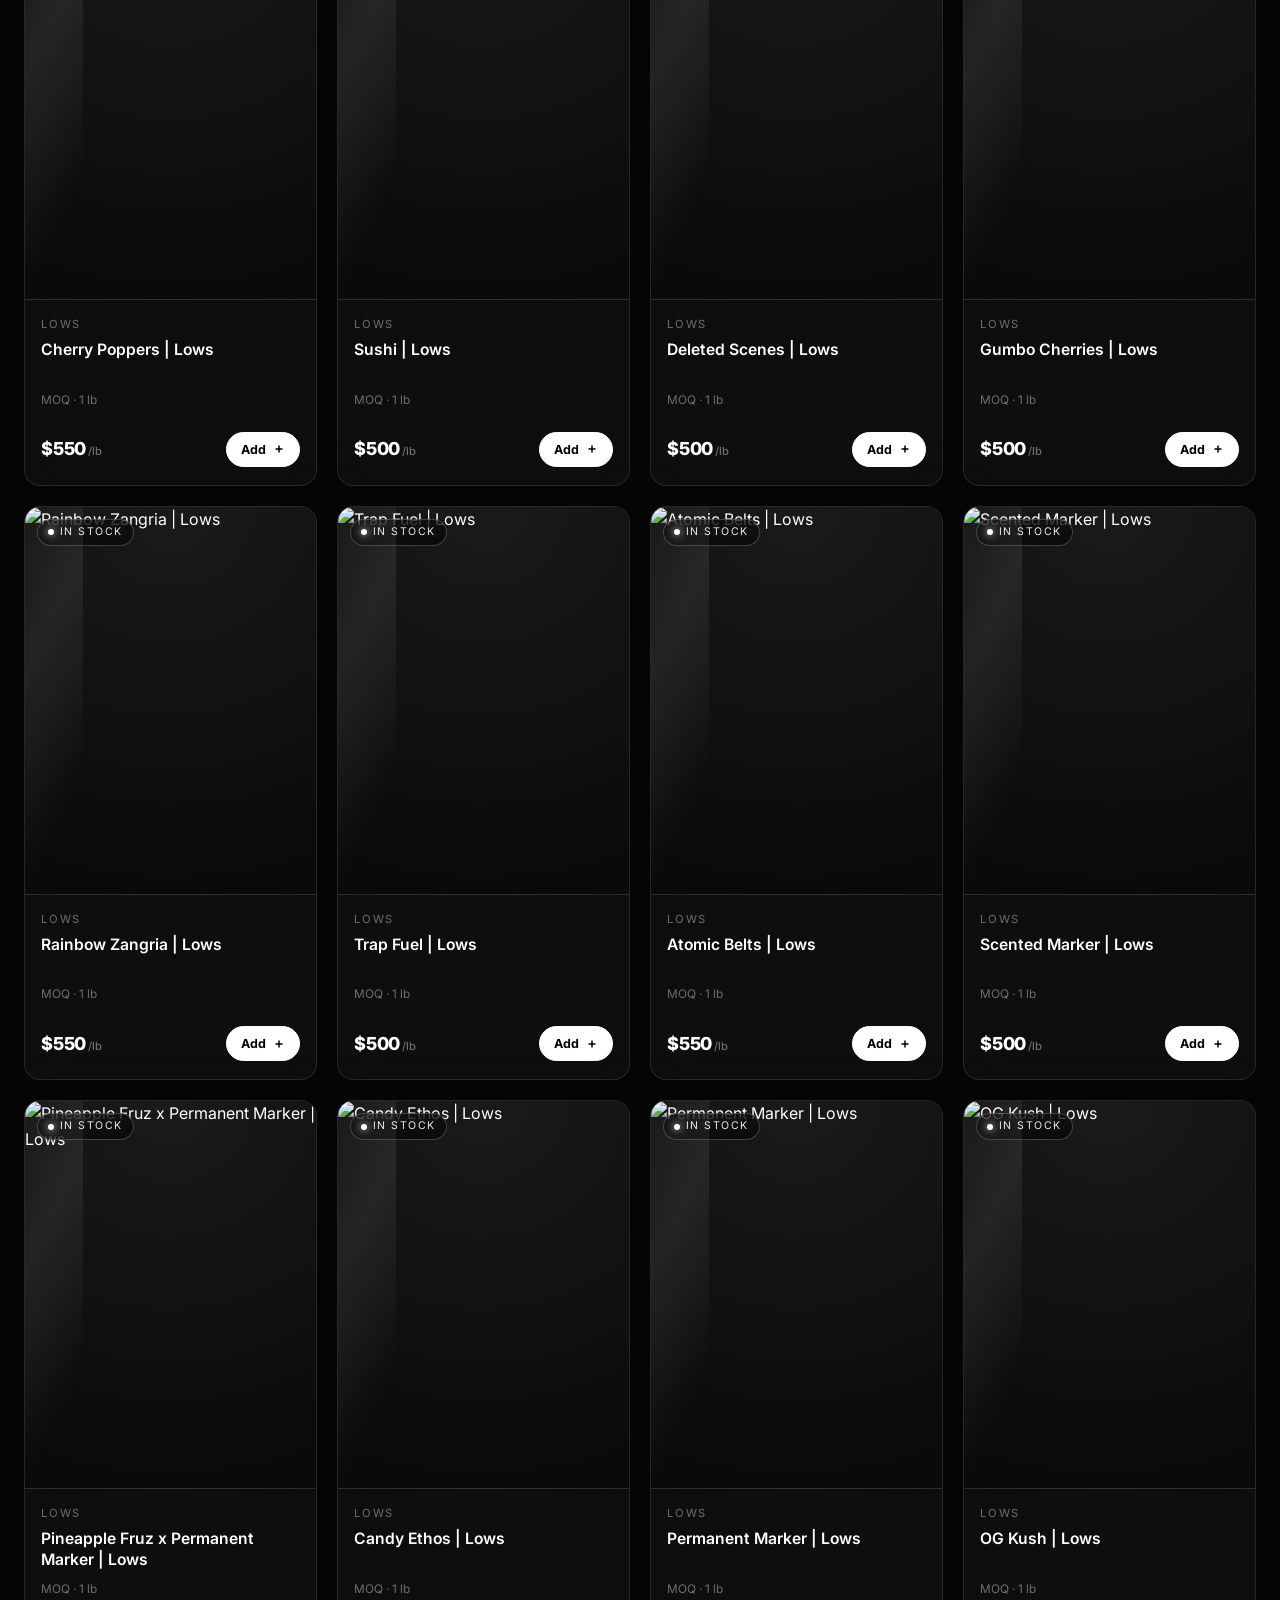
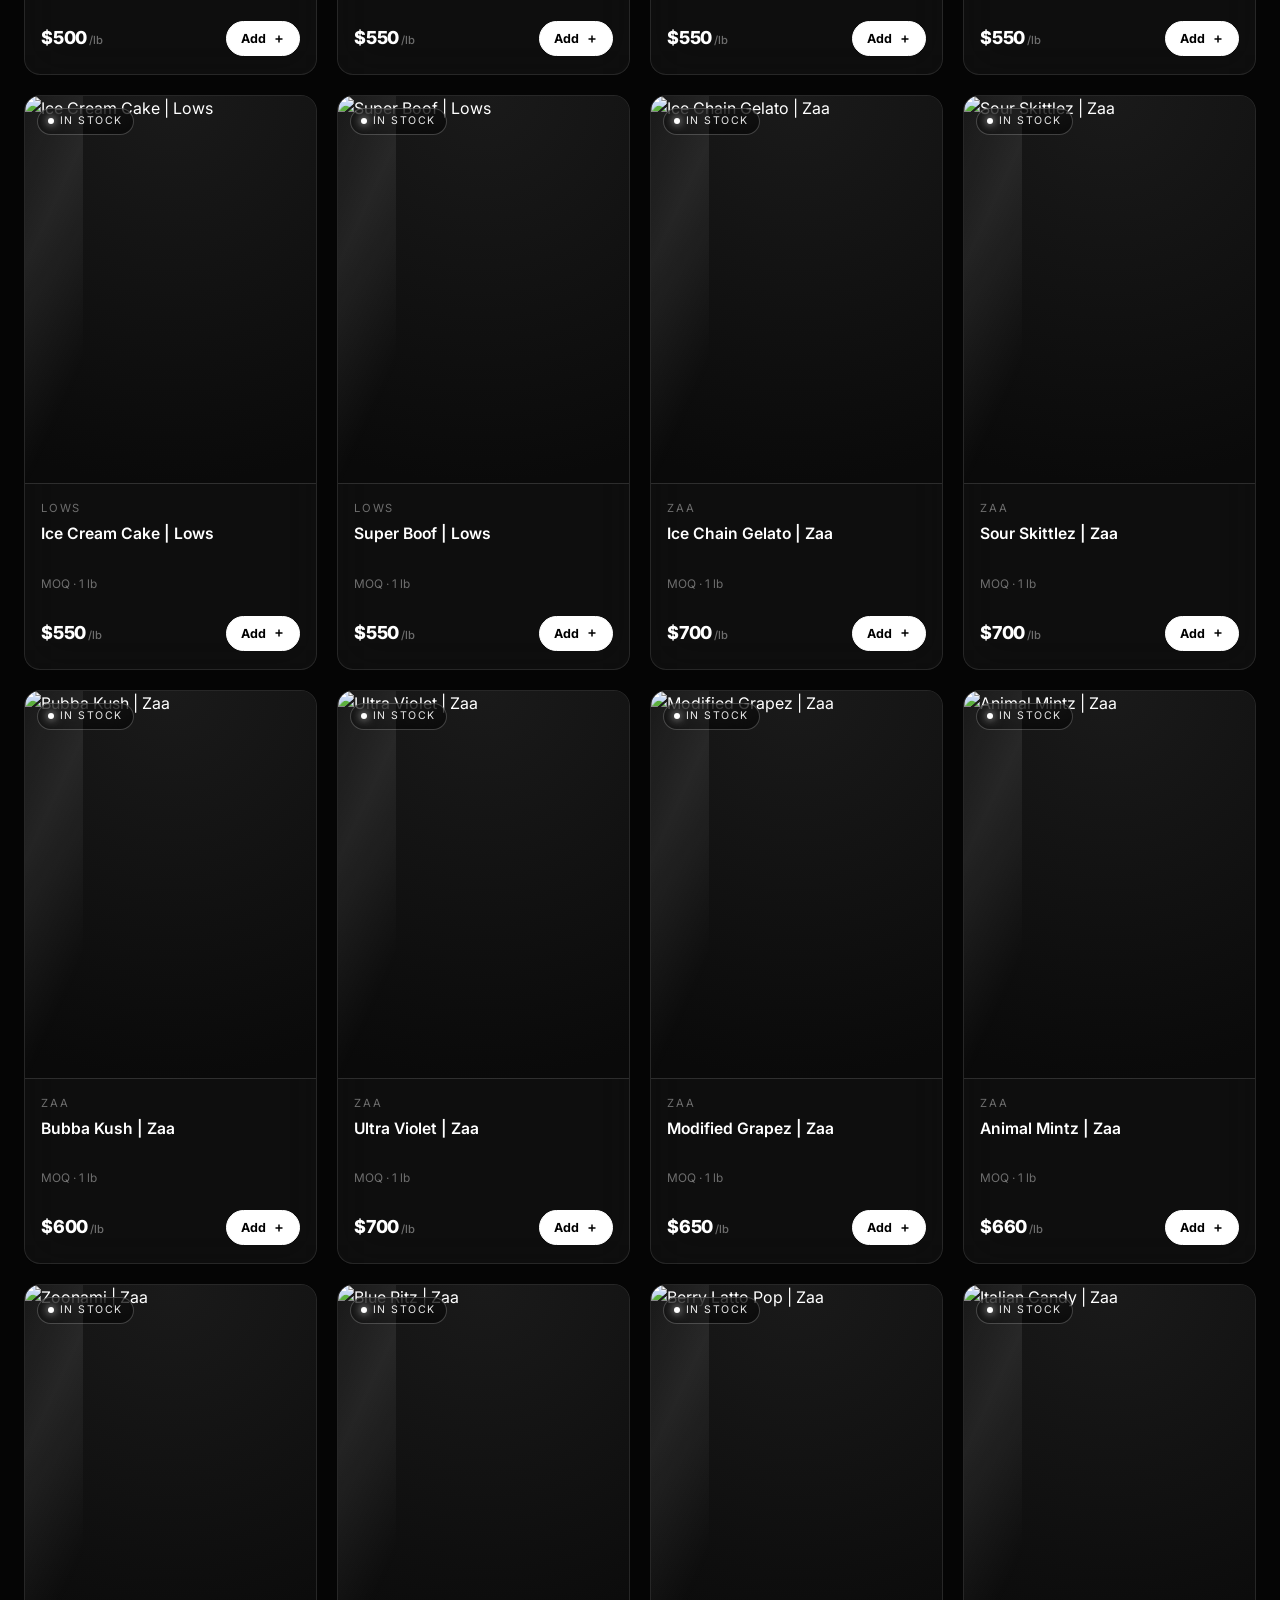
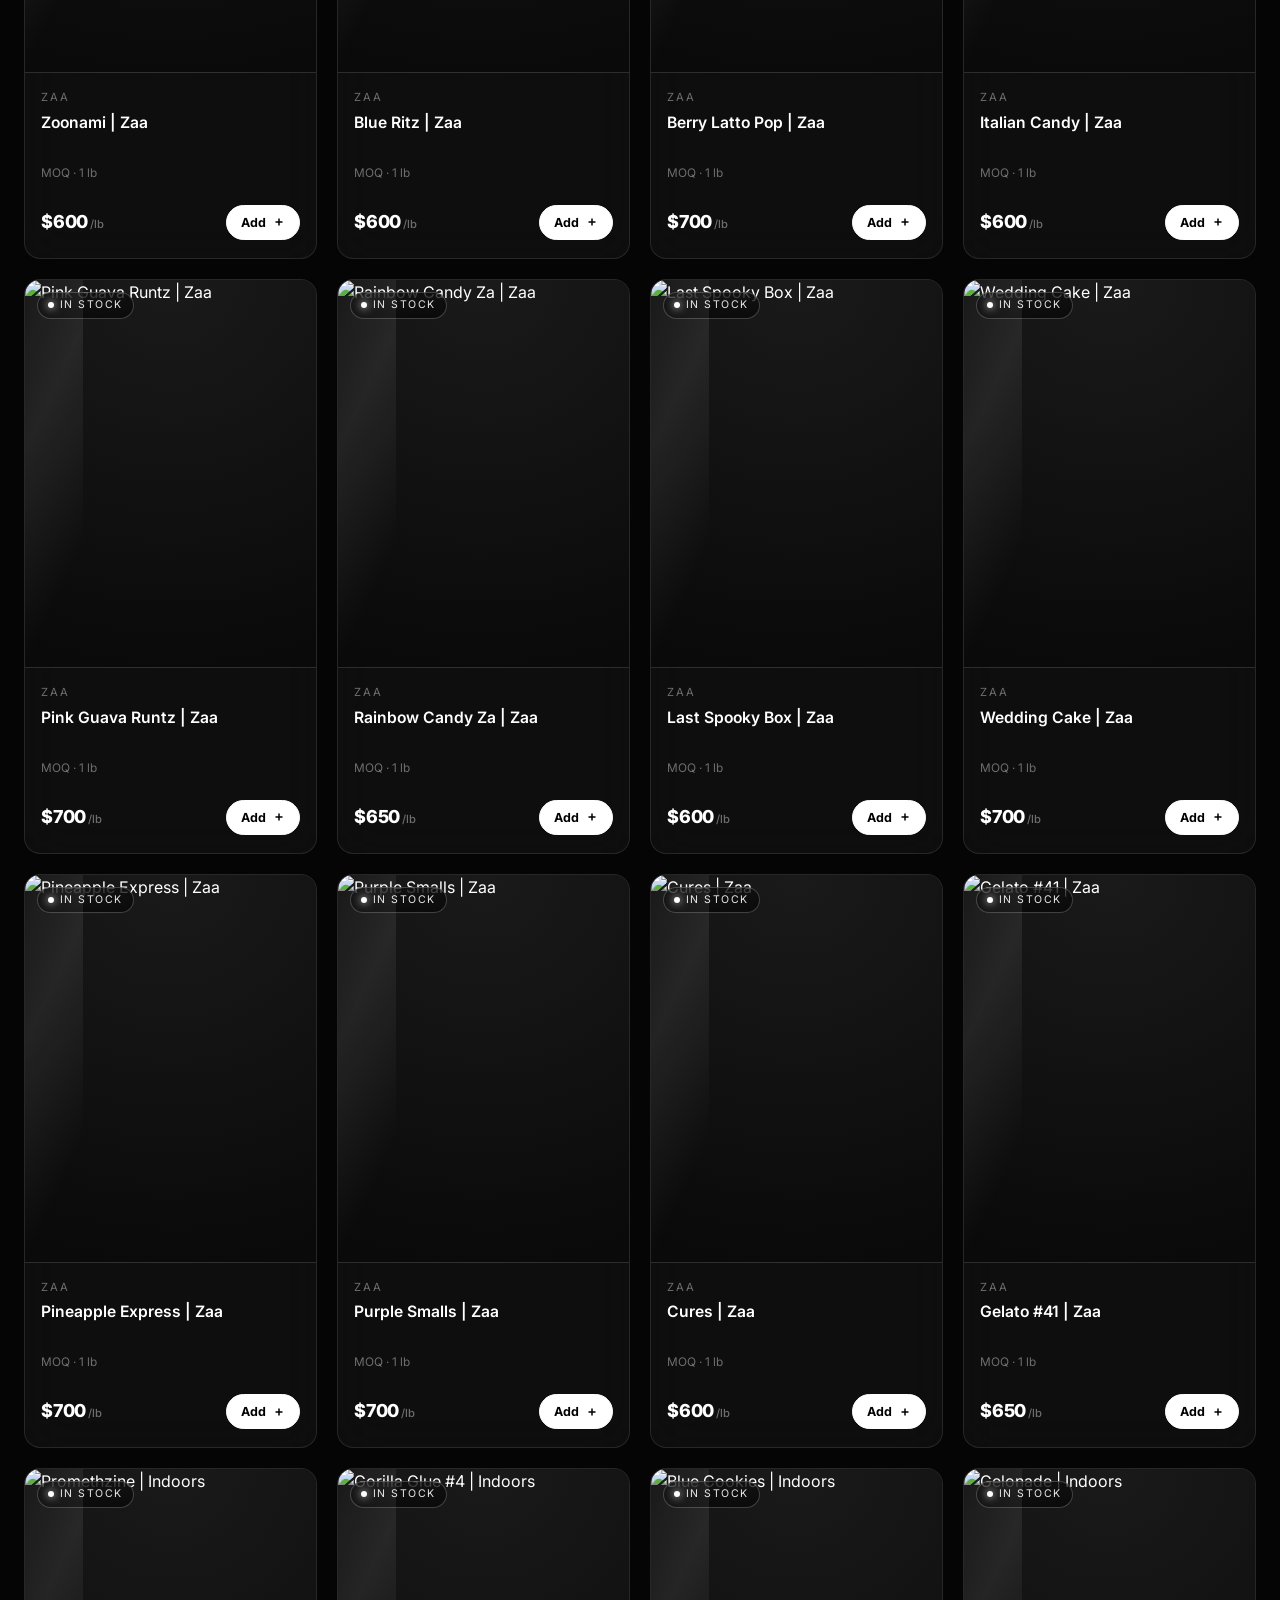
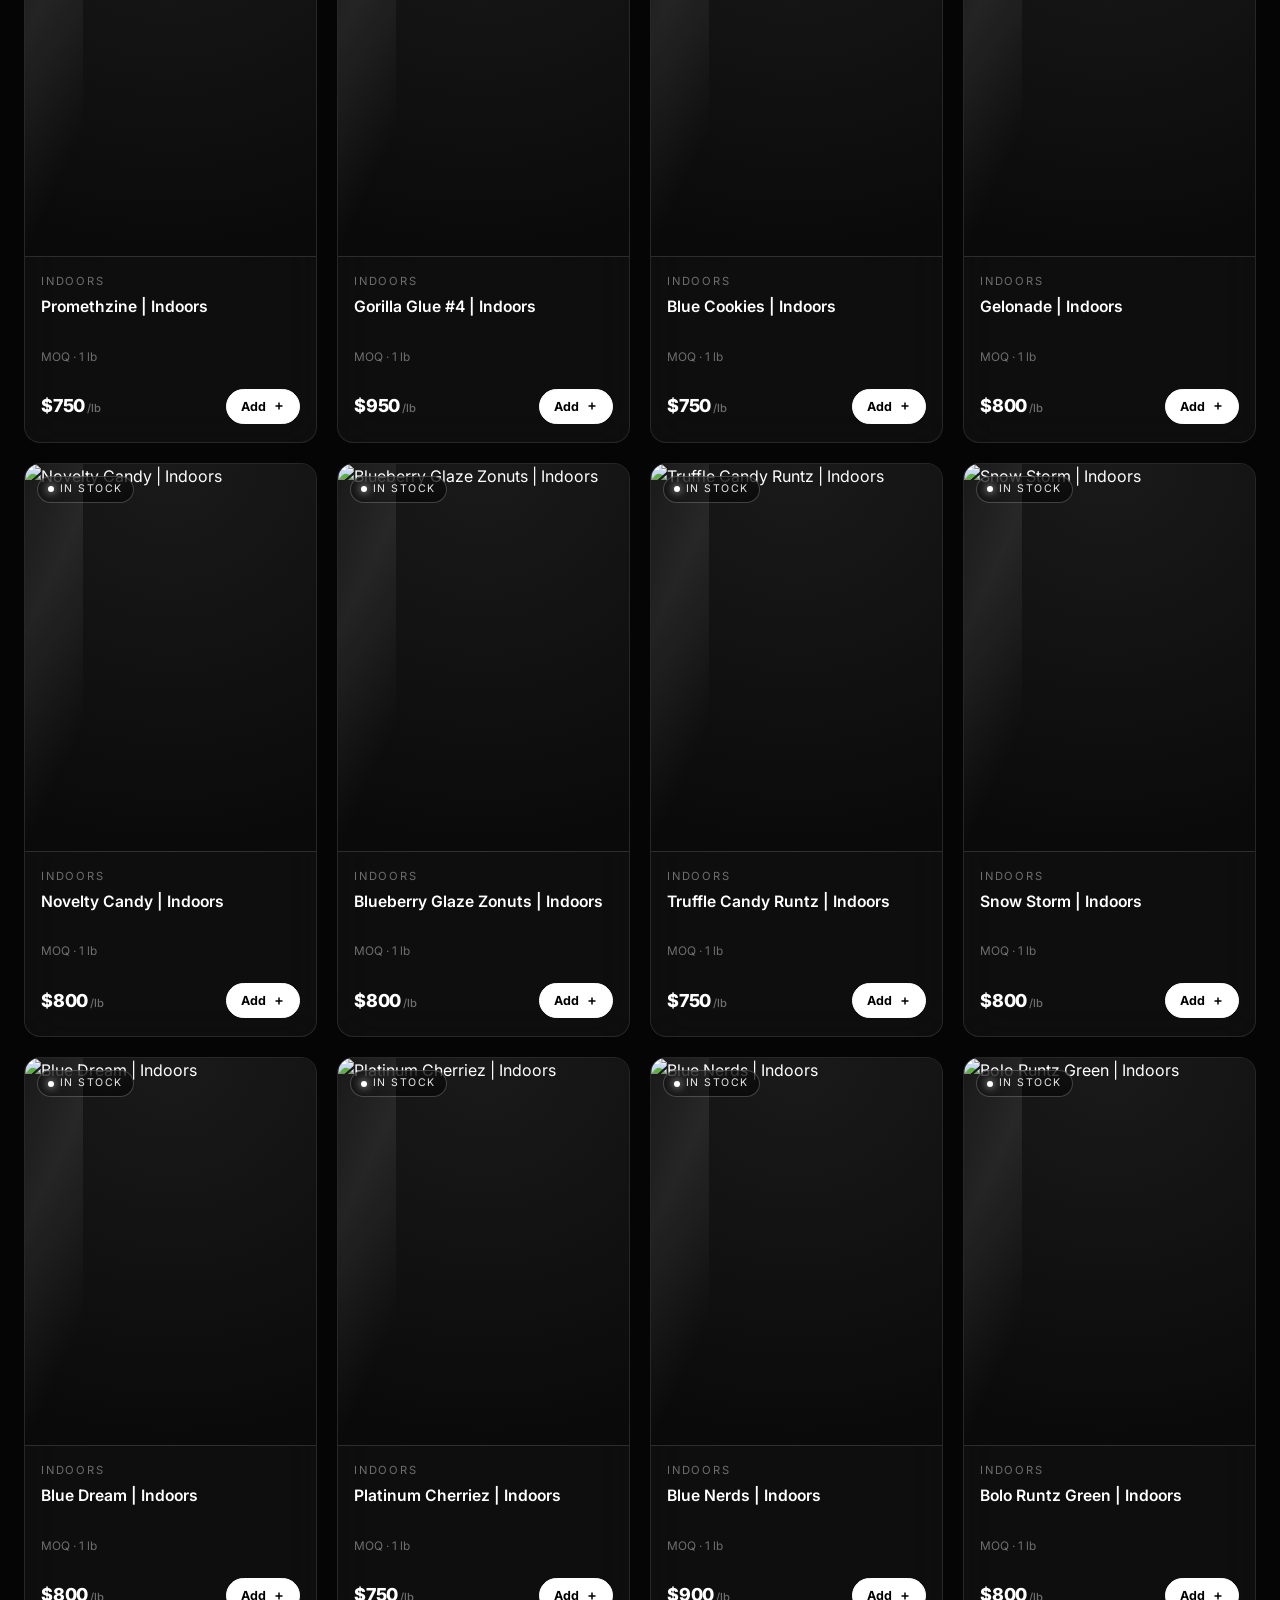
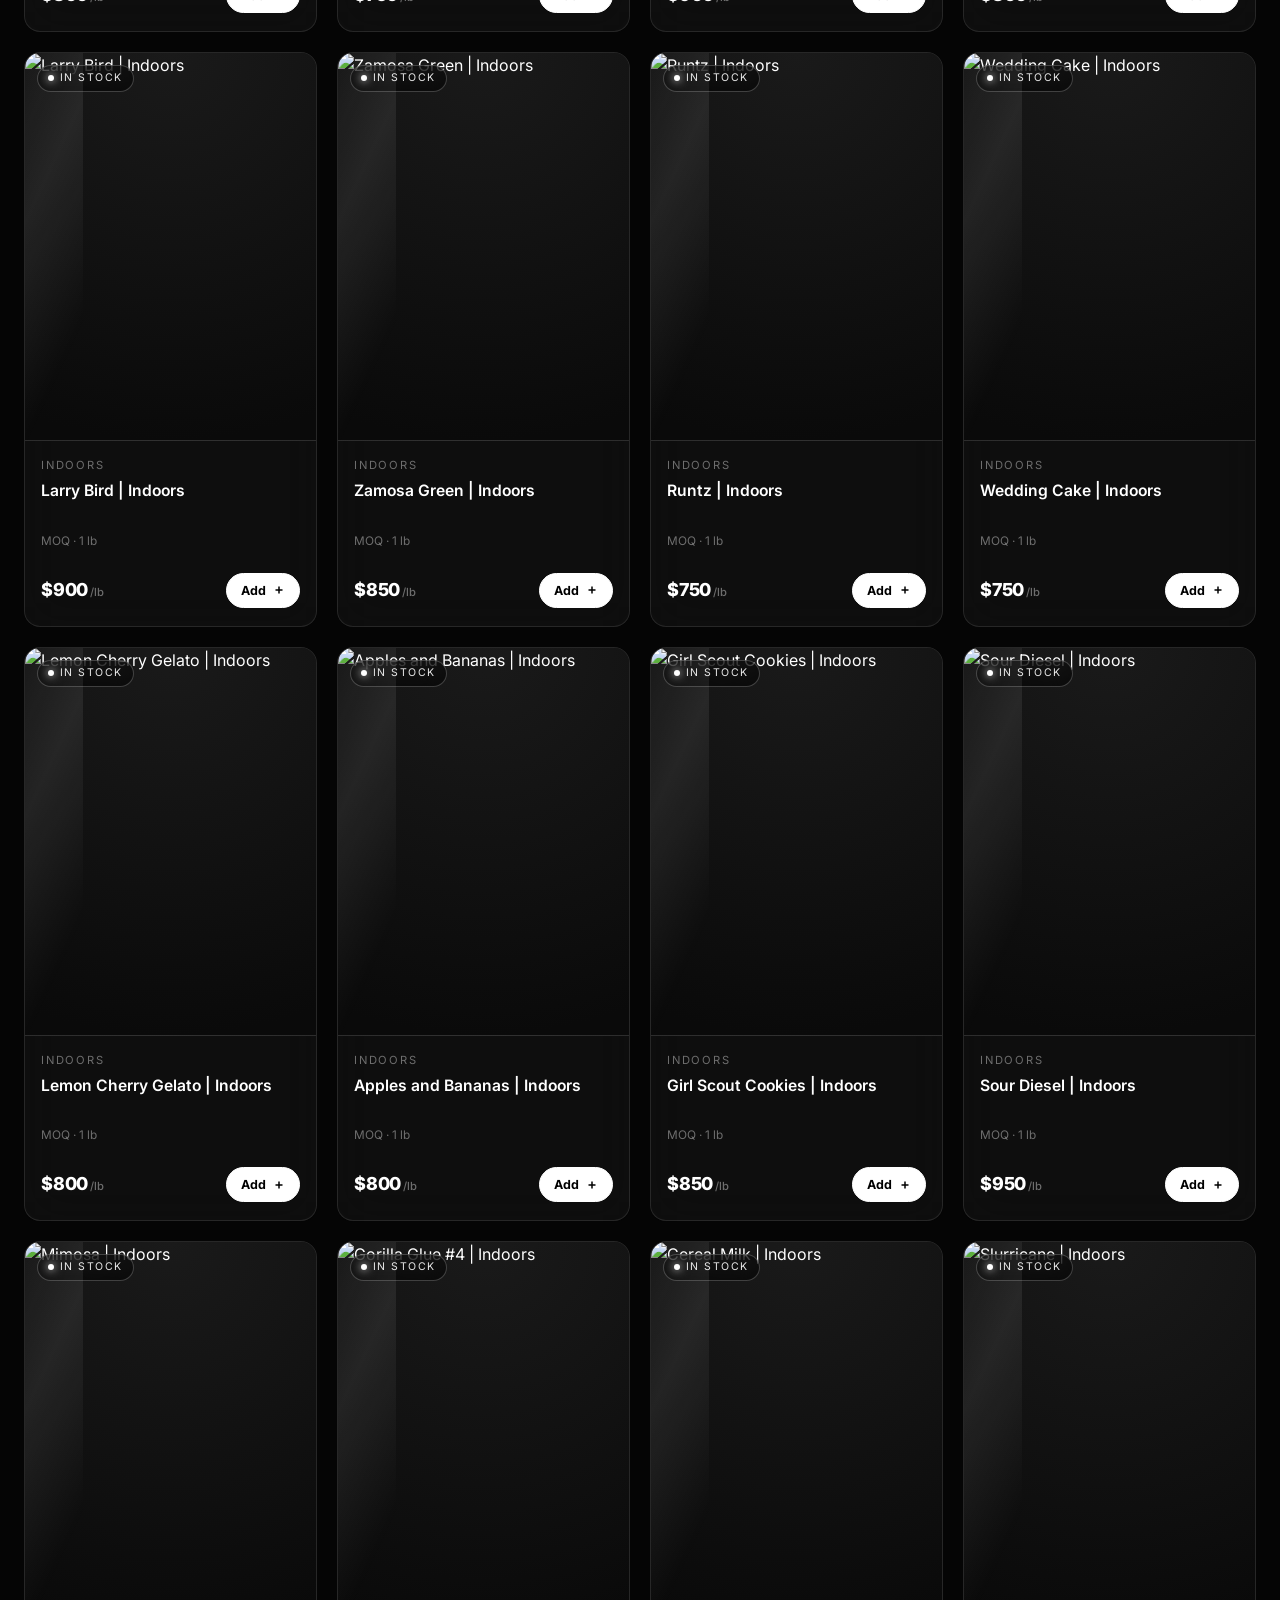
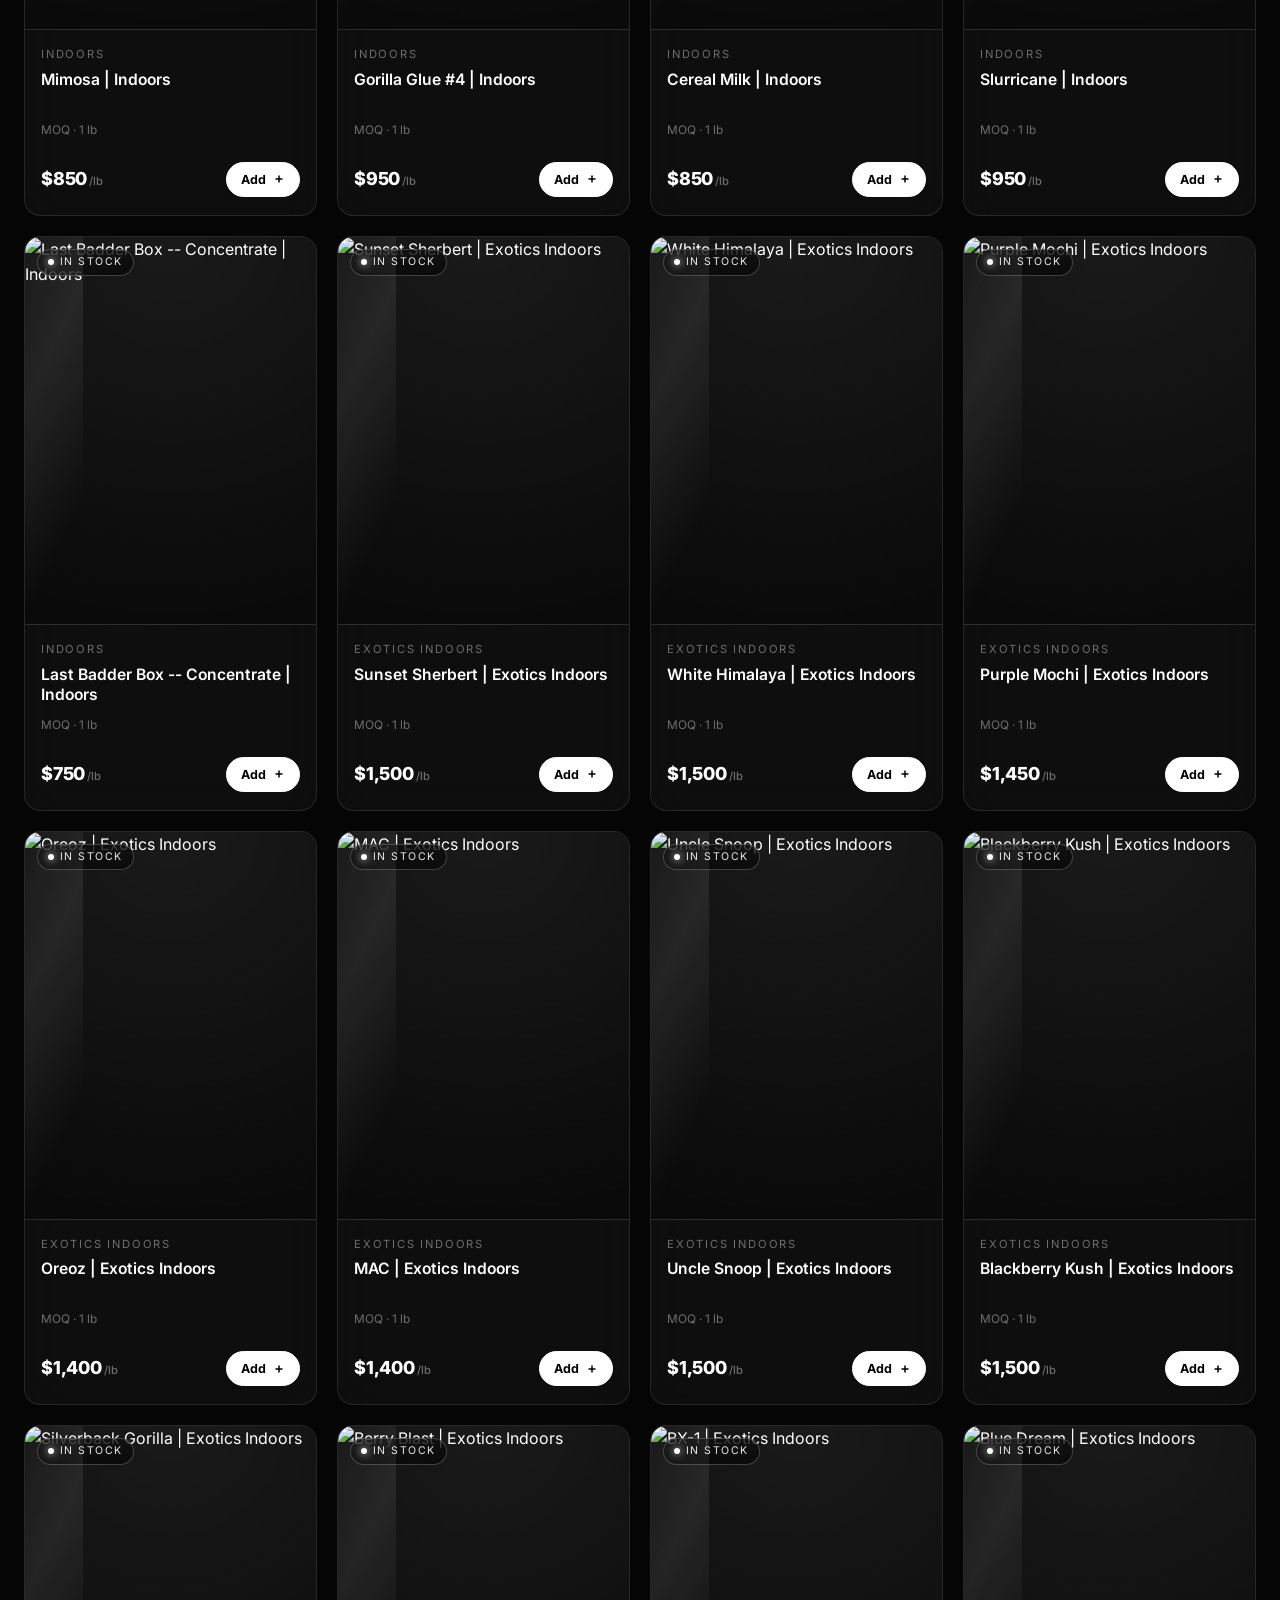
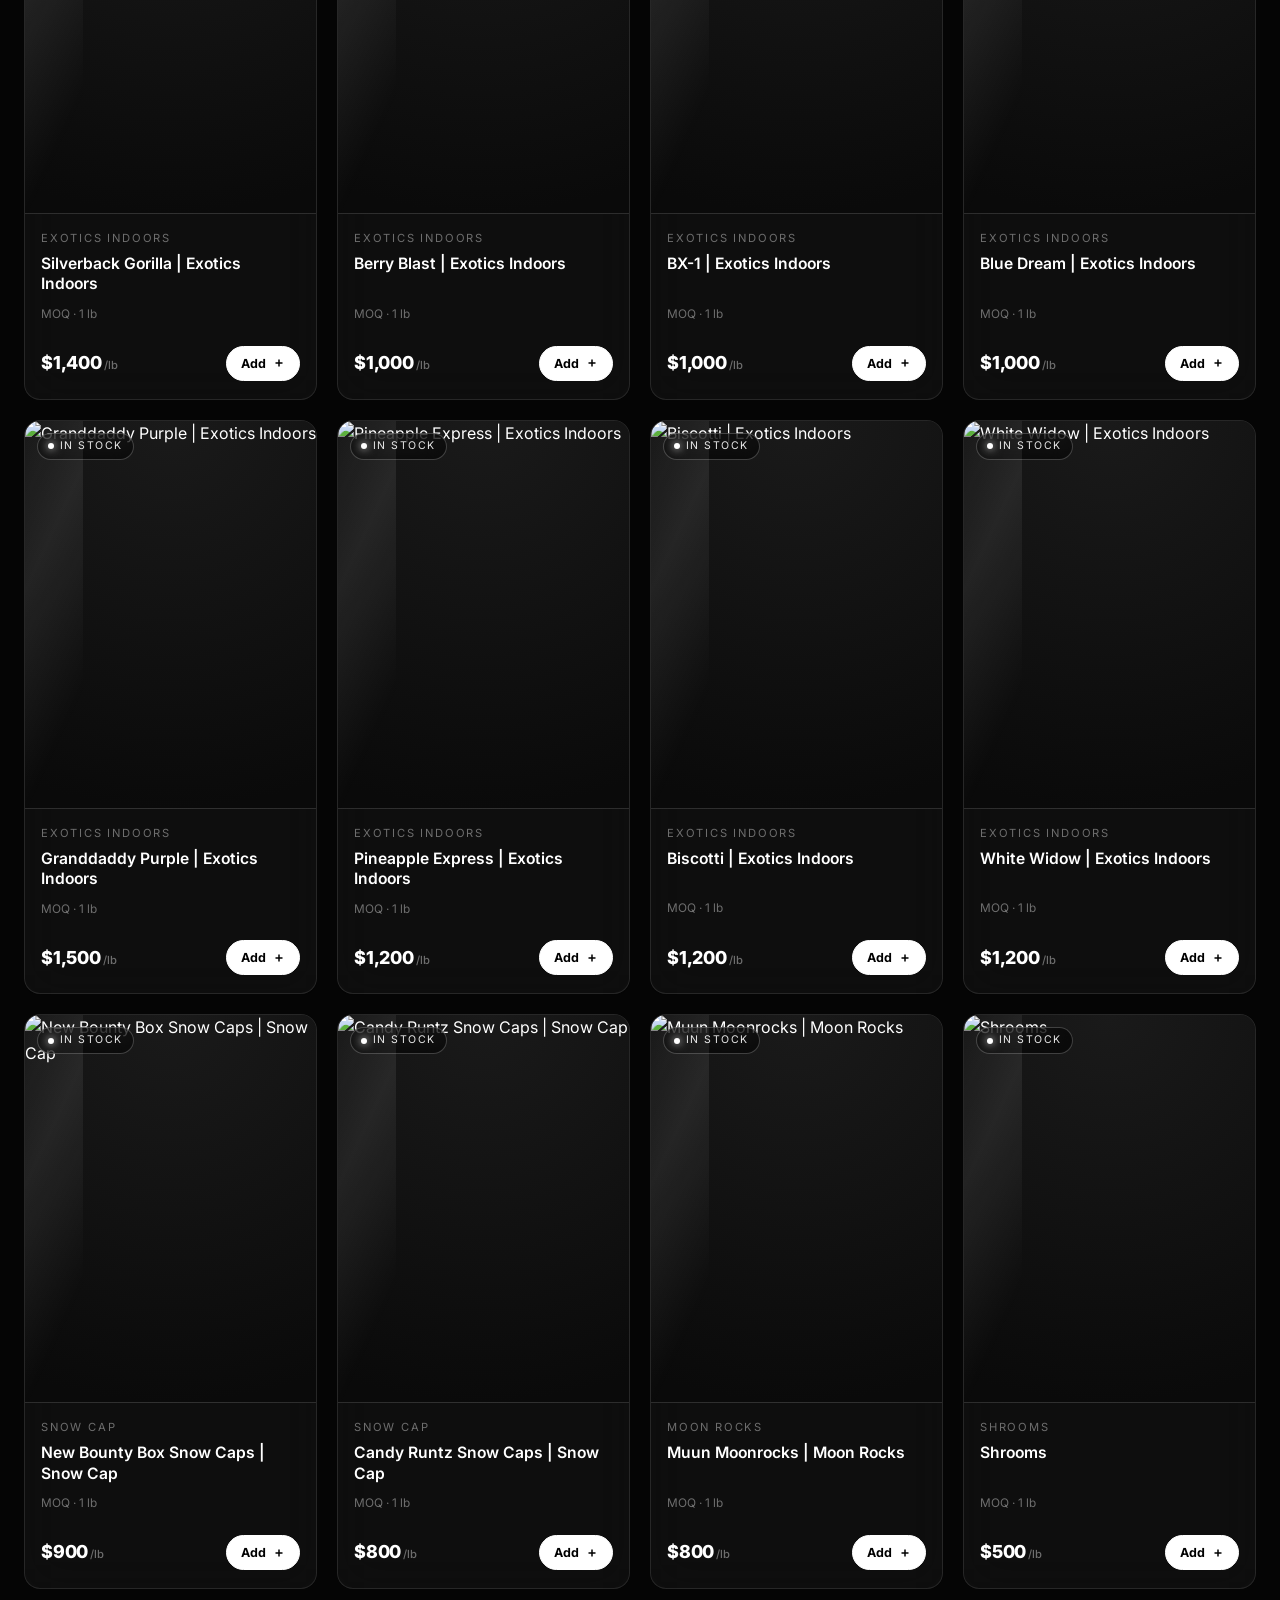
==== commit a1c66d45: "Make mobile product grid two columns" ====
--- a/index.html
+++ b/index.html
@@ -8,7 +8,7 @@
 <link rel="preconnect" href="https://fonts.googleapis.com">
 <link rel="preconnect" href="https://fonts.gstatic.com" crossorigin>
 <link href="https://fonts.googleapis.com/css2?family=Inter:wght@400;500;600;700;800;900&display=swap" rel="stylesheet">
-<link rel="stylesheet" href="css/styles.css?v=20260507-7" />
+<link rel="stylesheet" href="css/styles.css?v=20260507-8" />
 </head>
 <body>
 
@@ -218,7 +218,7 @@
 
 <div class="toast" id="toast"></div>
 
-<script src="js/products.js?v=20260507-7"></script>
-<script src="js/script.js?v=20260507-7"></script>
+<script src="js/products.js?v=20260507-8"></script>
+<script src="js/script.js?v=20260507-8"></script>
 </body>
 </html>
--- a/css/styles.css
+++ b/css/styles.css
@@ -1112,6 +1112,67 @@
   .hero { padding: 56px 20px 48px; }
   .section { padding: 56px 0; }
   .cta-band { padding: 44px 22px; }
+  .product-grid {
+    grid-template-columns: repeat(2, minmax(0, 1fr));
+    gap: 12px;
+  }
+  .product-card {
+    border-radius: 14px;
+  }
+  .product-thumb {
+    aspect-ratio: 1 / 1.08;
+  }
+  .product-stock {
+    top: 8px;
+    left: 8px;
+    padding: 3px 7px;
+    font-size: 0.56rem;
+    letter-spacing: 0.08em;
+  }
+  .product-view {
+    right: 8px;
+    bottom: 8px;
+    padding: 4px 8px;
+    font-size: 0.58rem;
+  }
+  .product-body {
+    padding: 10px 10px 8px;
+    gap: 4px;
+  }
+  .product-cat {
+    font-size: 0.56rem;
+    letter-spacing: 0.08em;
+  }
+  .product-name {
+    font-size: 0.78rem;
+    line-height: 1.22;
+    min-height: 2.45em;
+    display: -webkit-box;
+    -webkit-line-clamp: 2;
+    -webkit-box-orient: vertical;
+    overflow: hidden;
+  }
+  .product-meta {
+    font-size: 0.66rem;
+    margin-bottom: 8px;
+  }
+  .product-foot {
+    padding: 0 10px 12px;
+    gap: 6px;
+  }
+  .product-price {
+    font-size: 0.92rem;
+  }
+  .product-price .unit {
+    display: block;
+    margin-left: 0;
+    font-size: 0.58rem;
+  }
+  .btn-add {
+    padding: 7px 9px;
+    font-size: 0.68rem;
+    gap: 4px;
+  }
   .footer-grid { grid-template-columns: 1fr; }
   .cart-row { grid-template-columns: 64px 1fr; grid-auto-rows: auto; }
   .cart-thumb { width: 64px; height: 64px; }
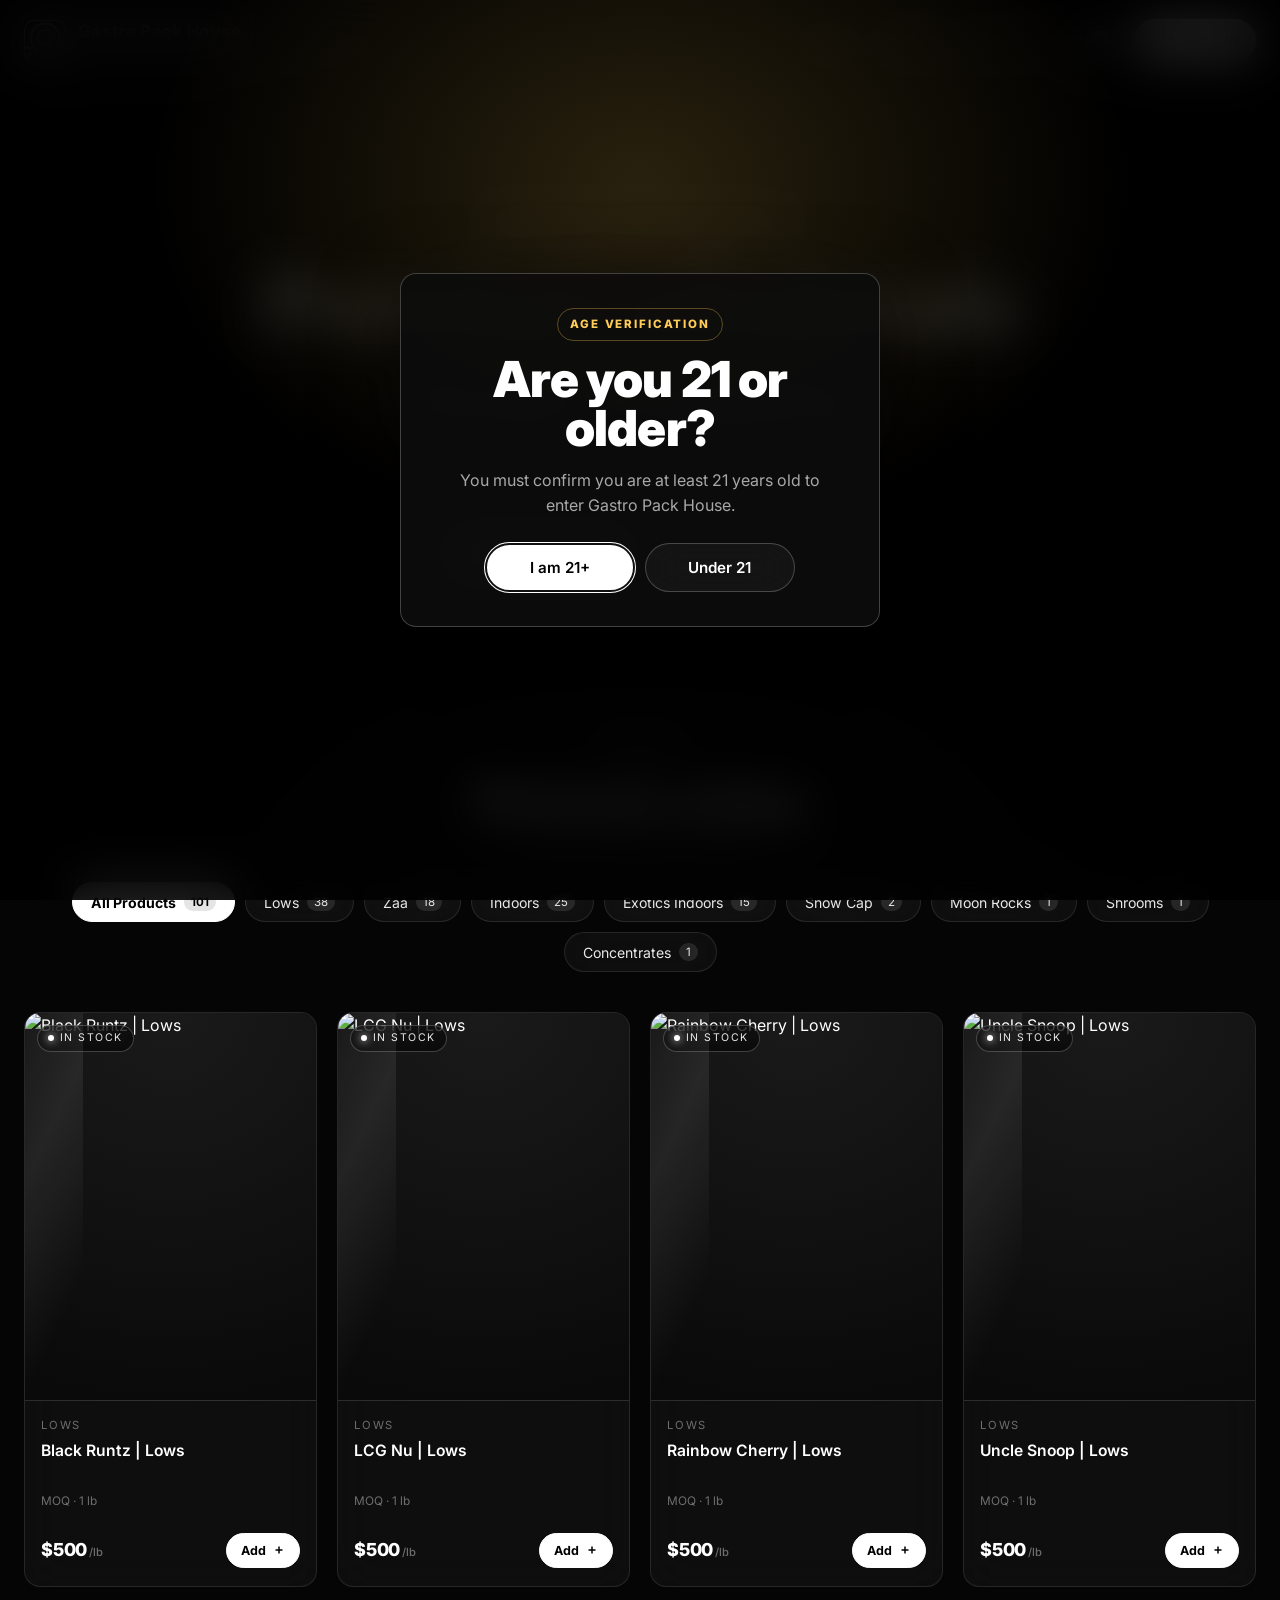
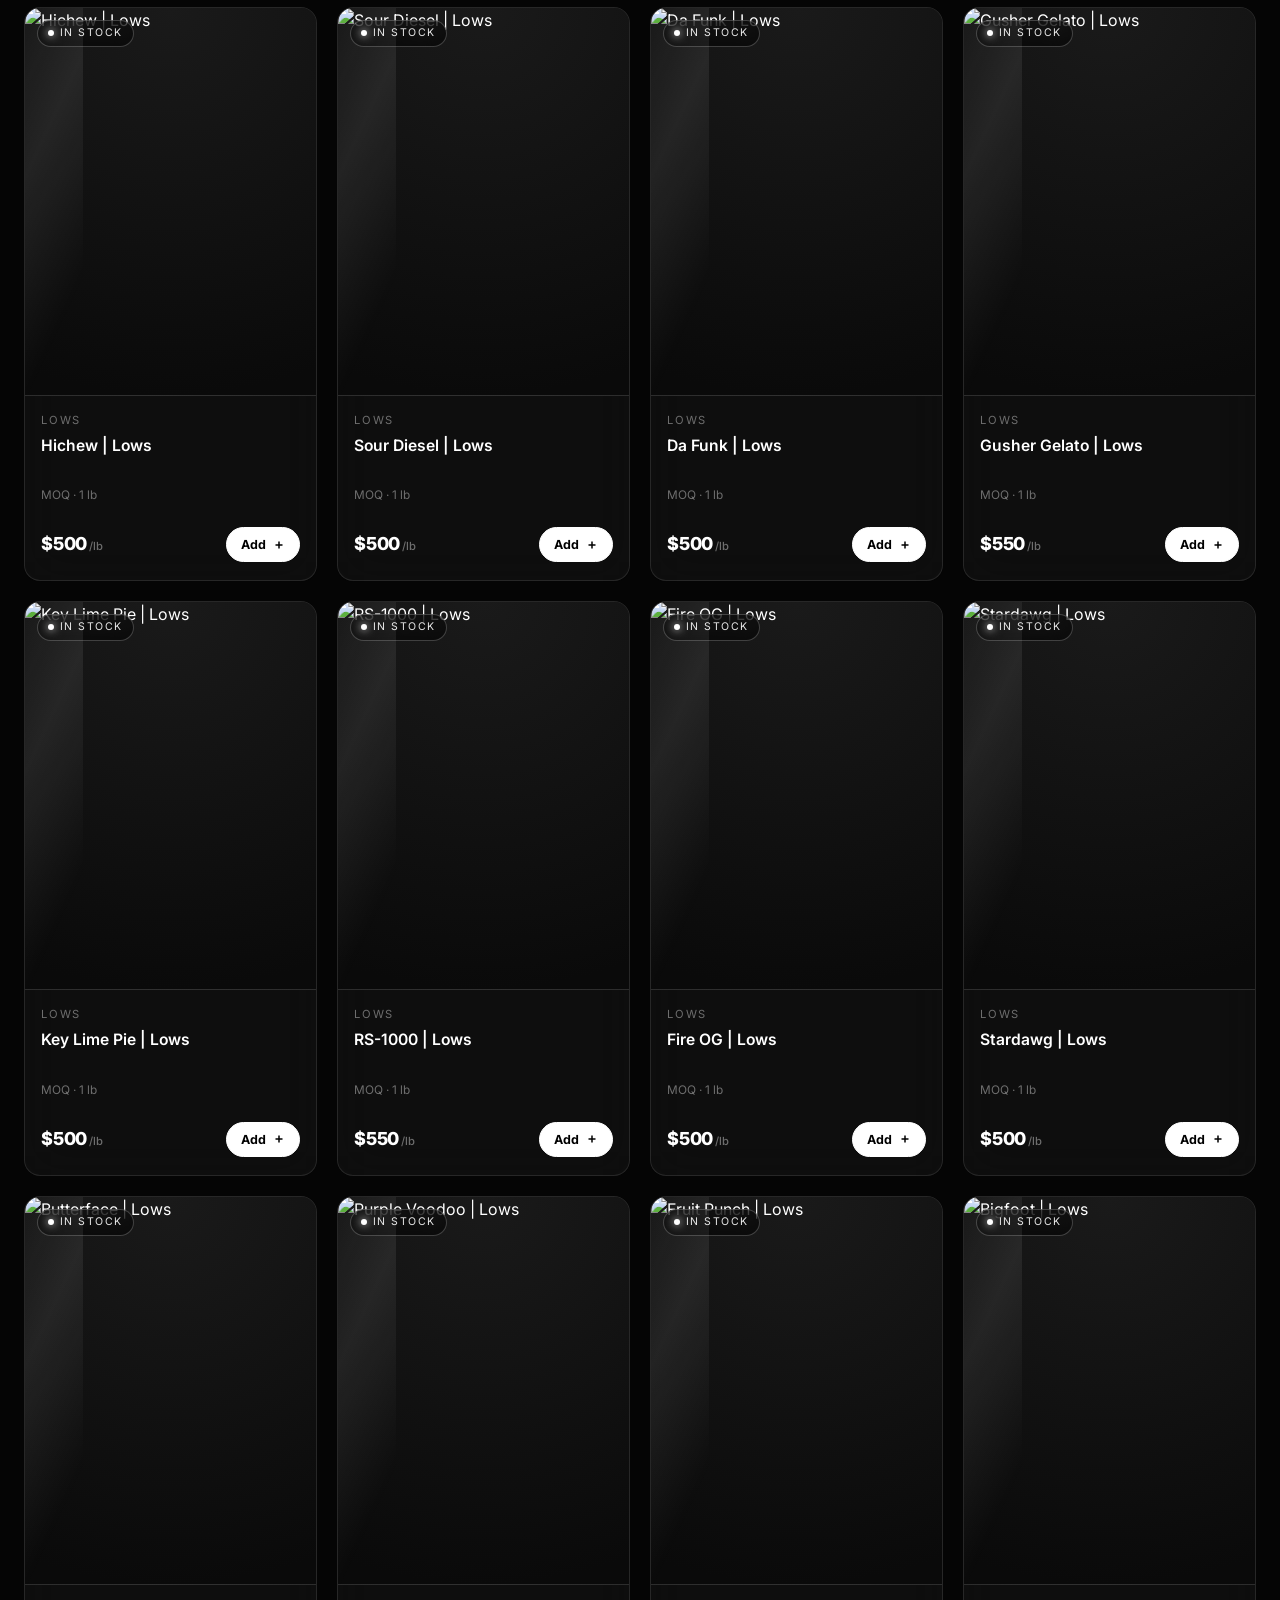
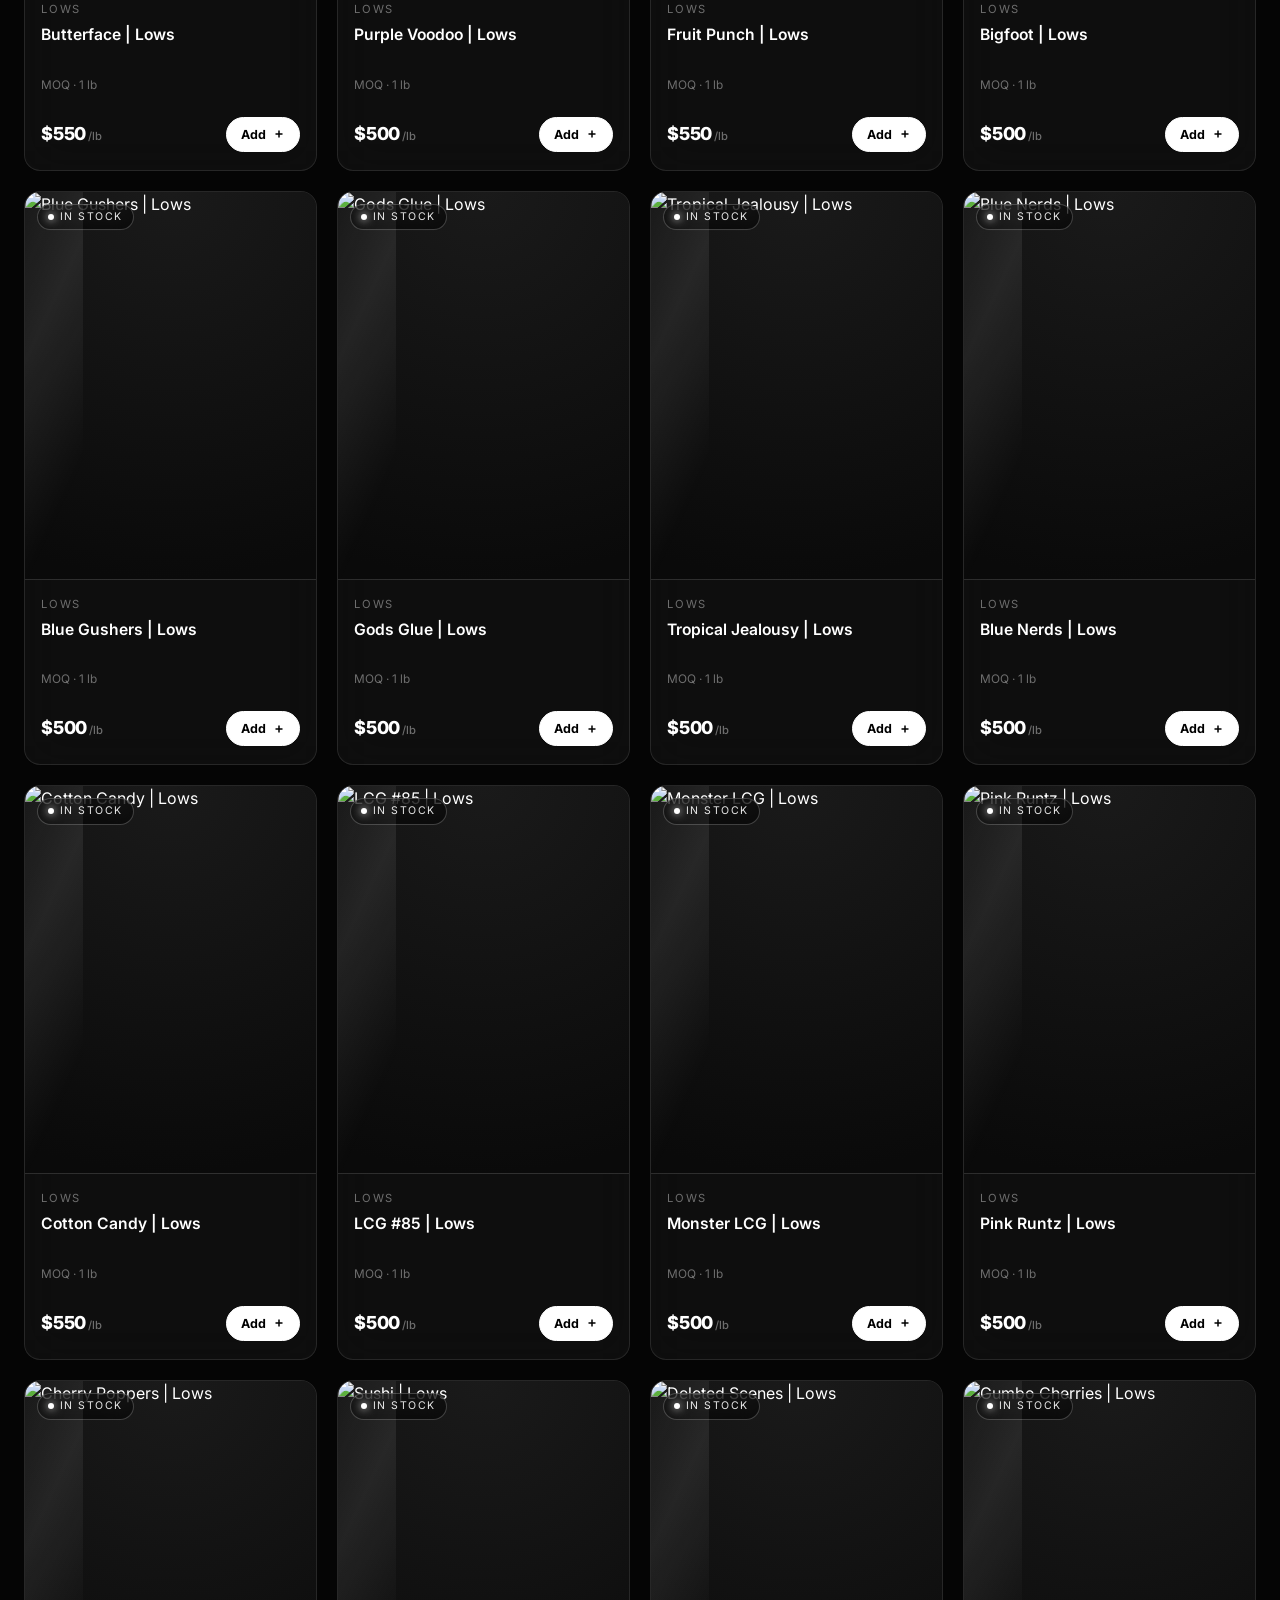
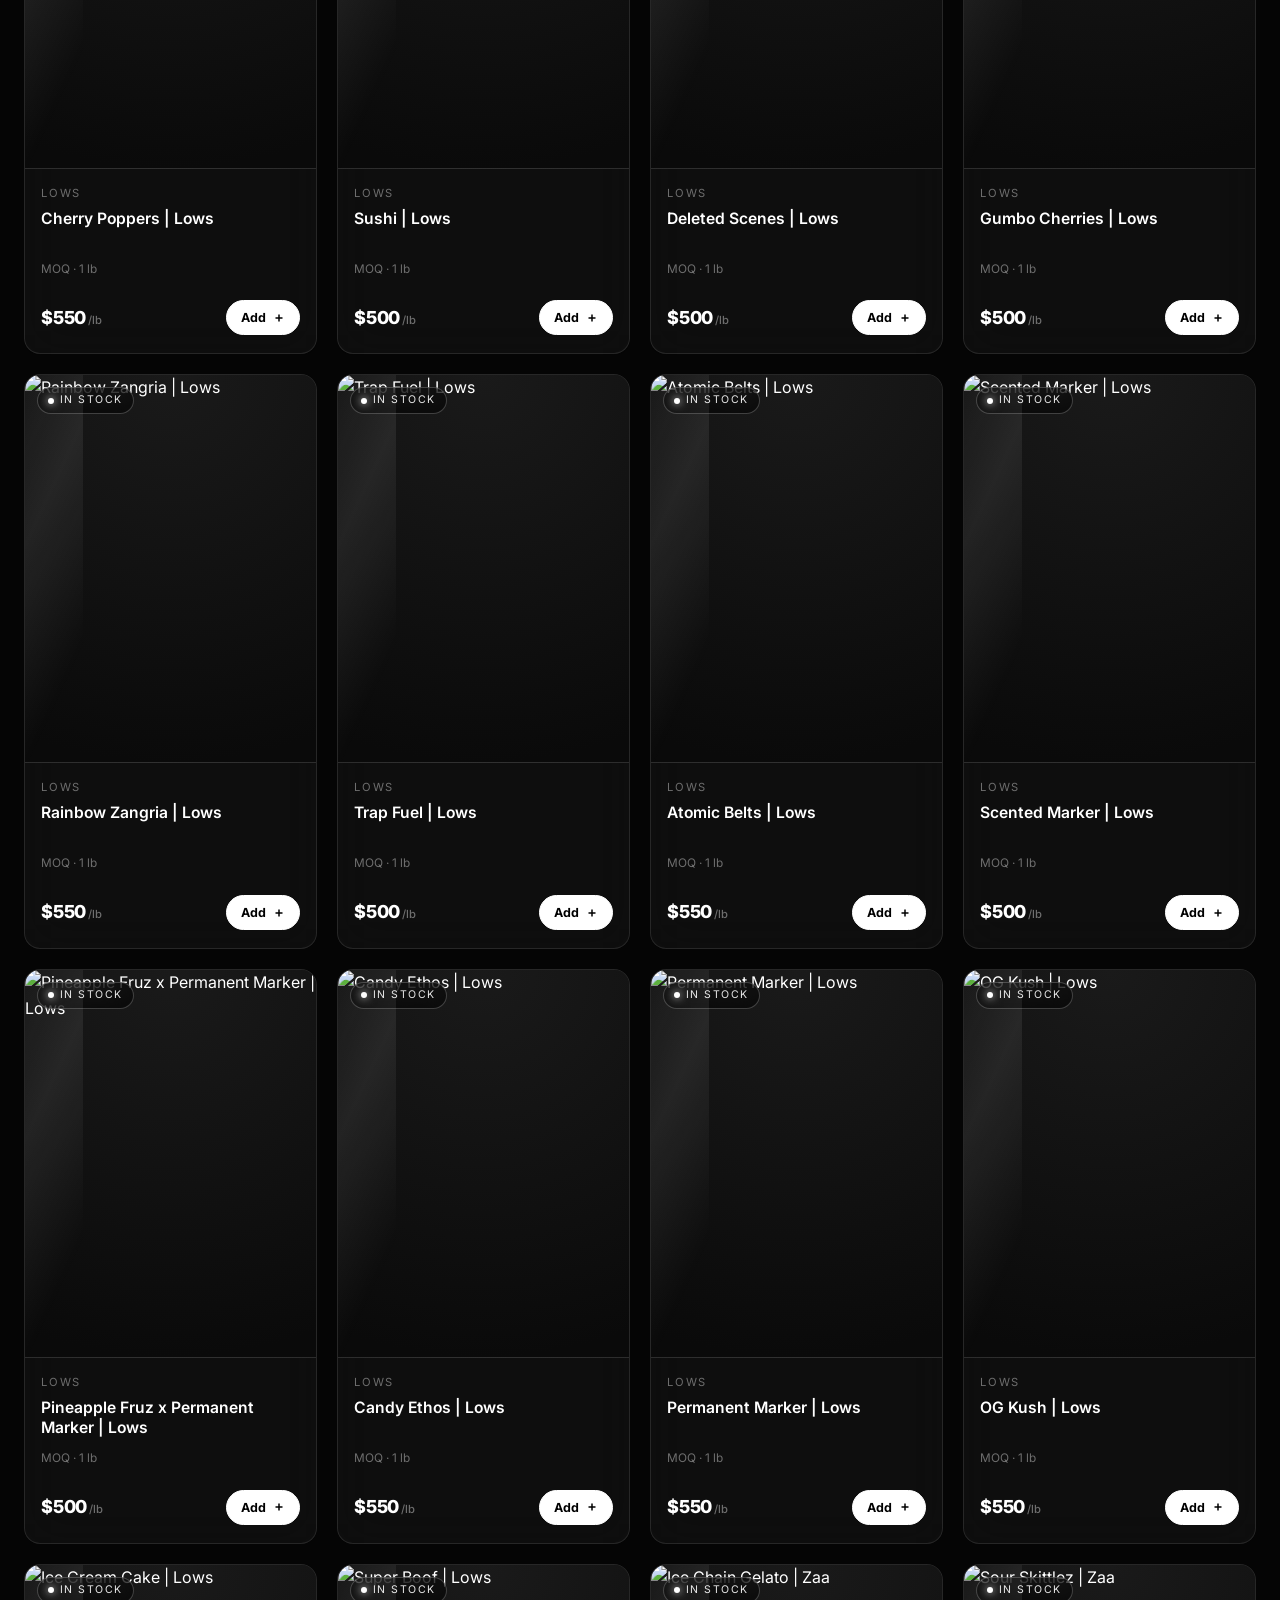
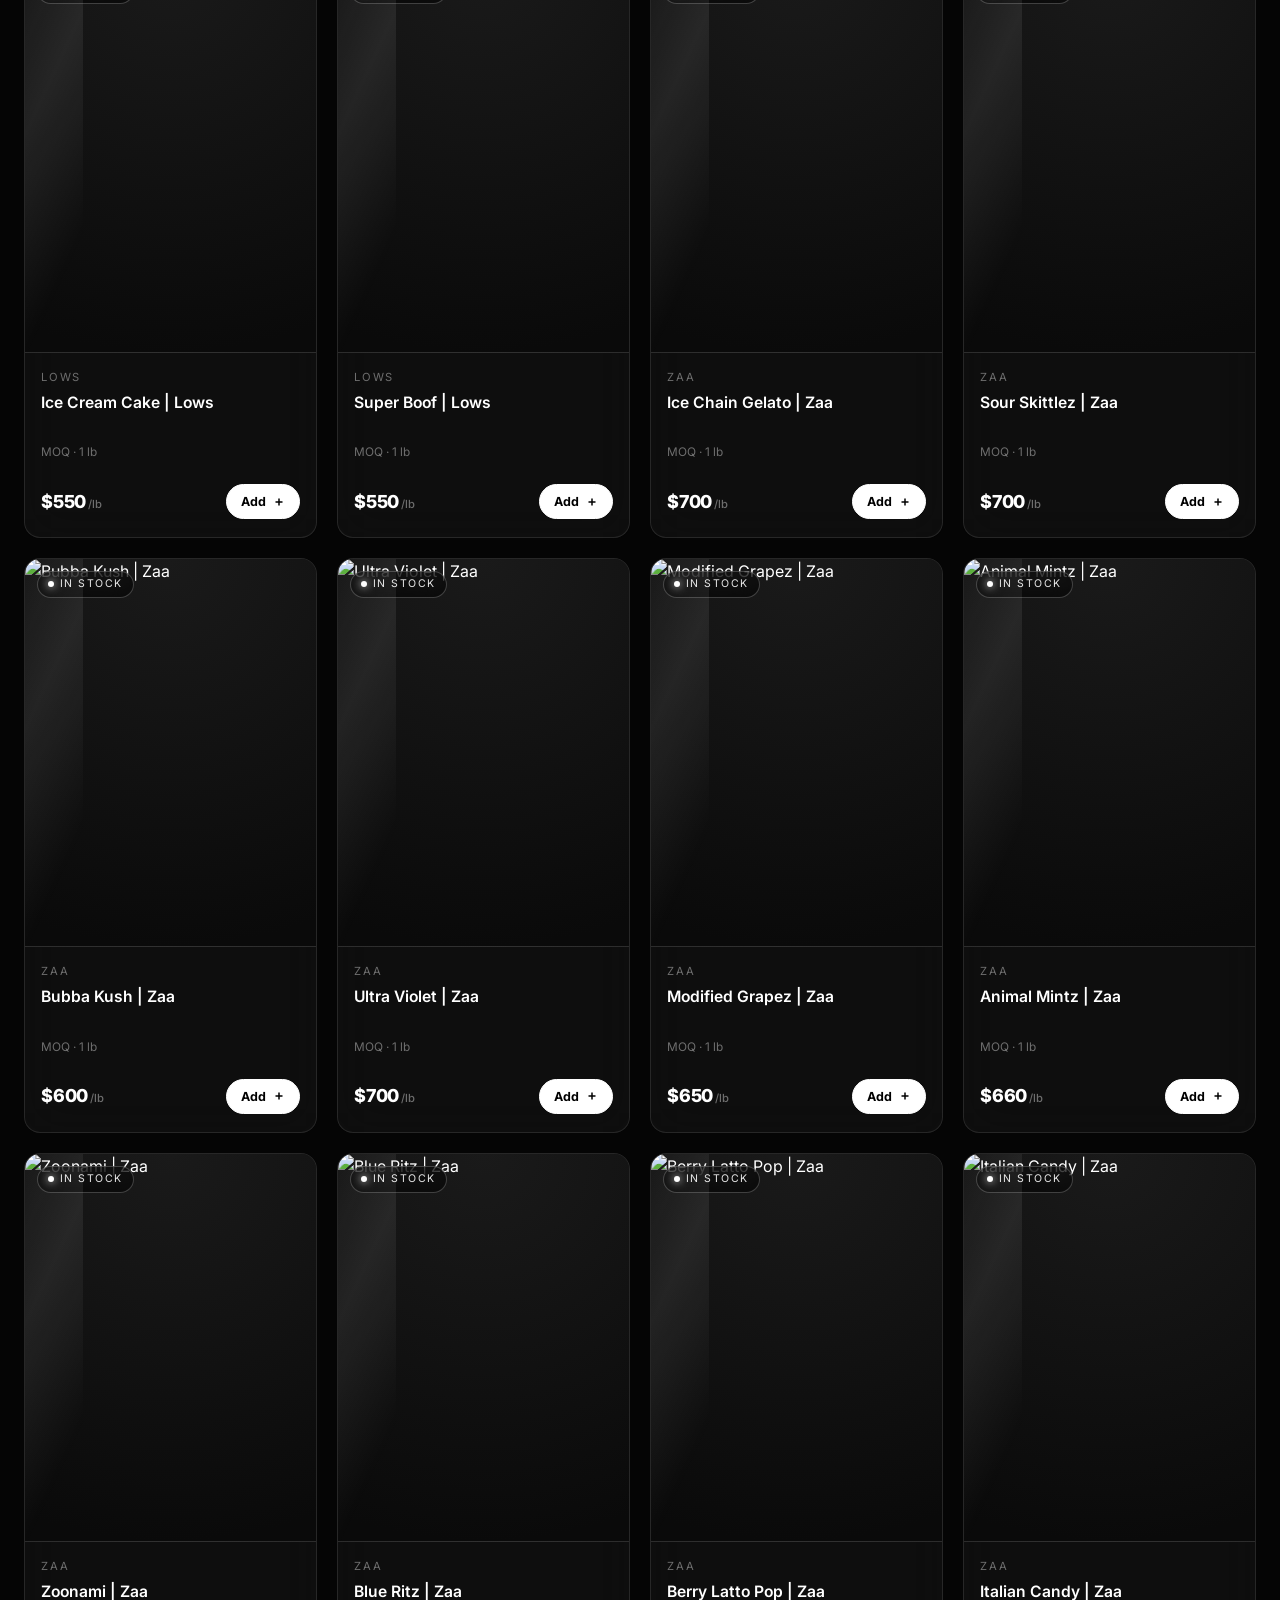
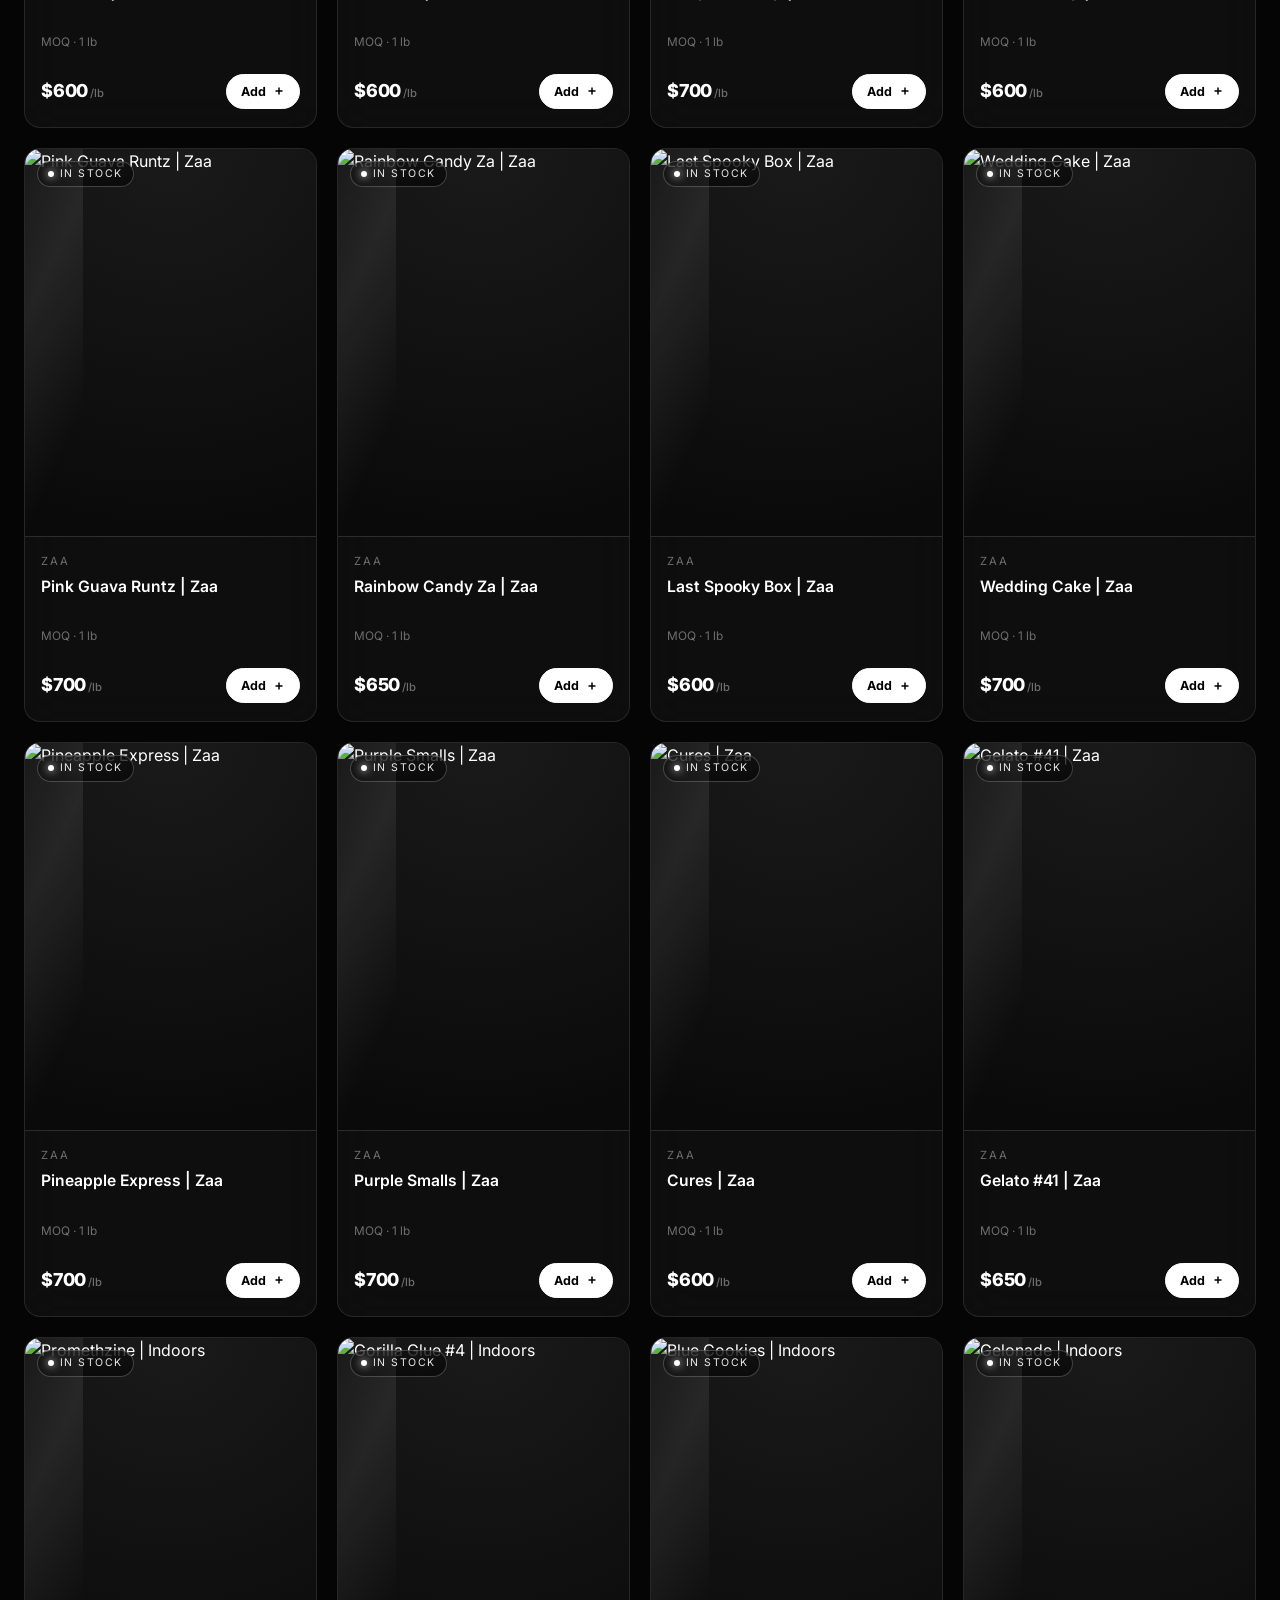
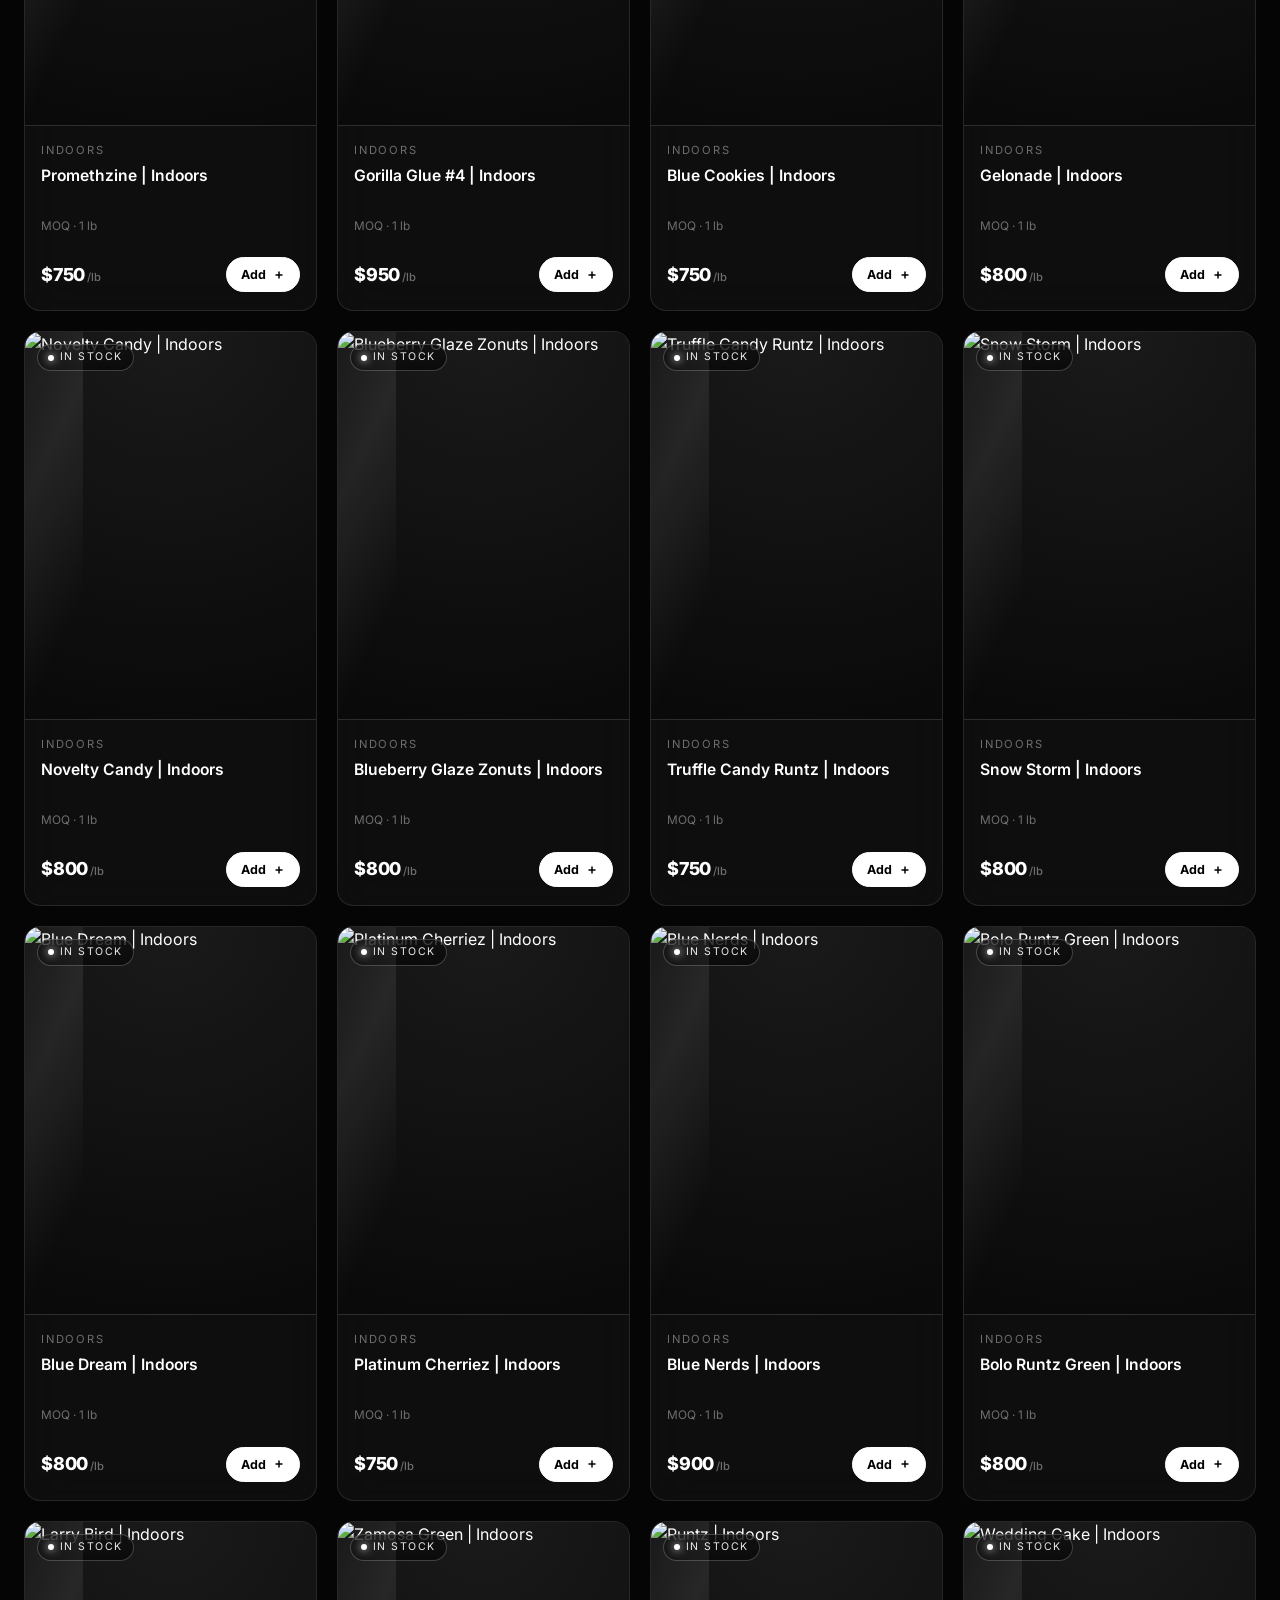
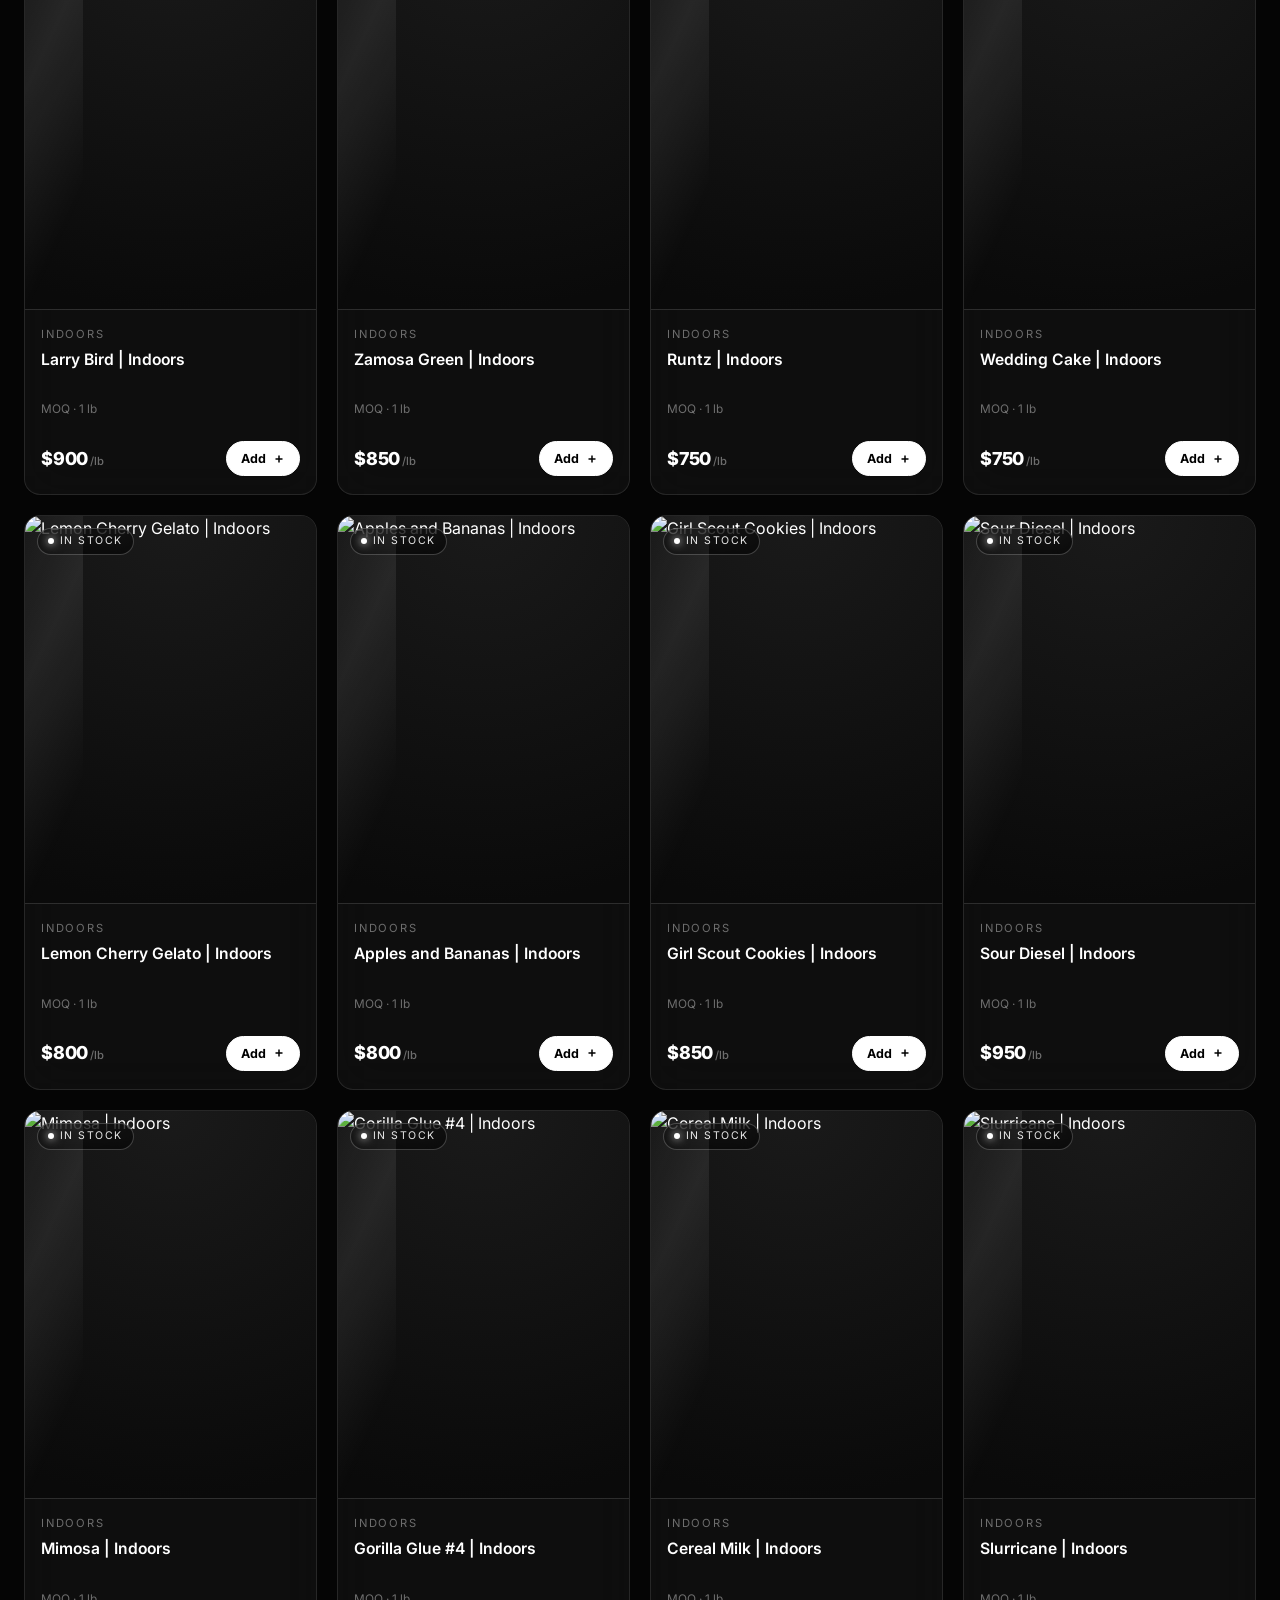
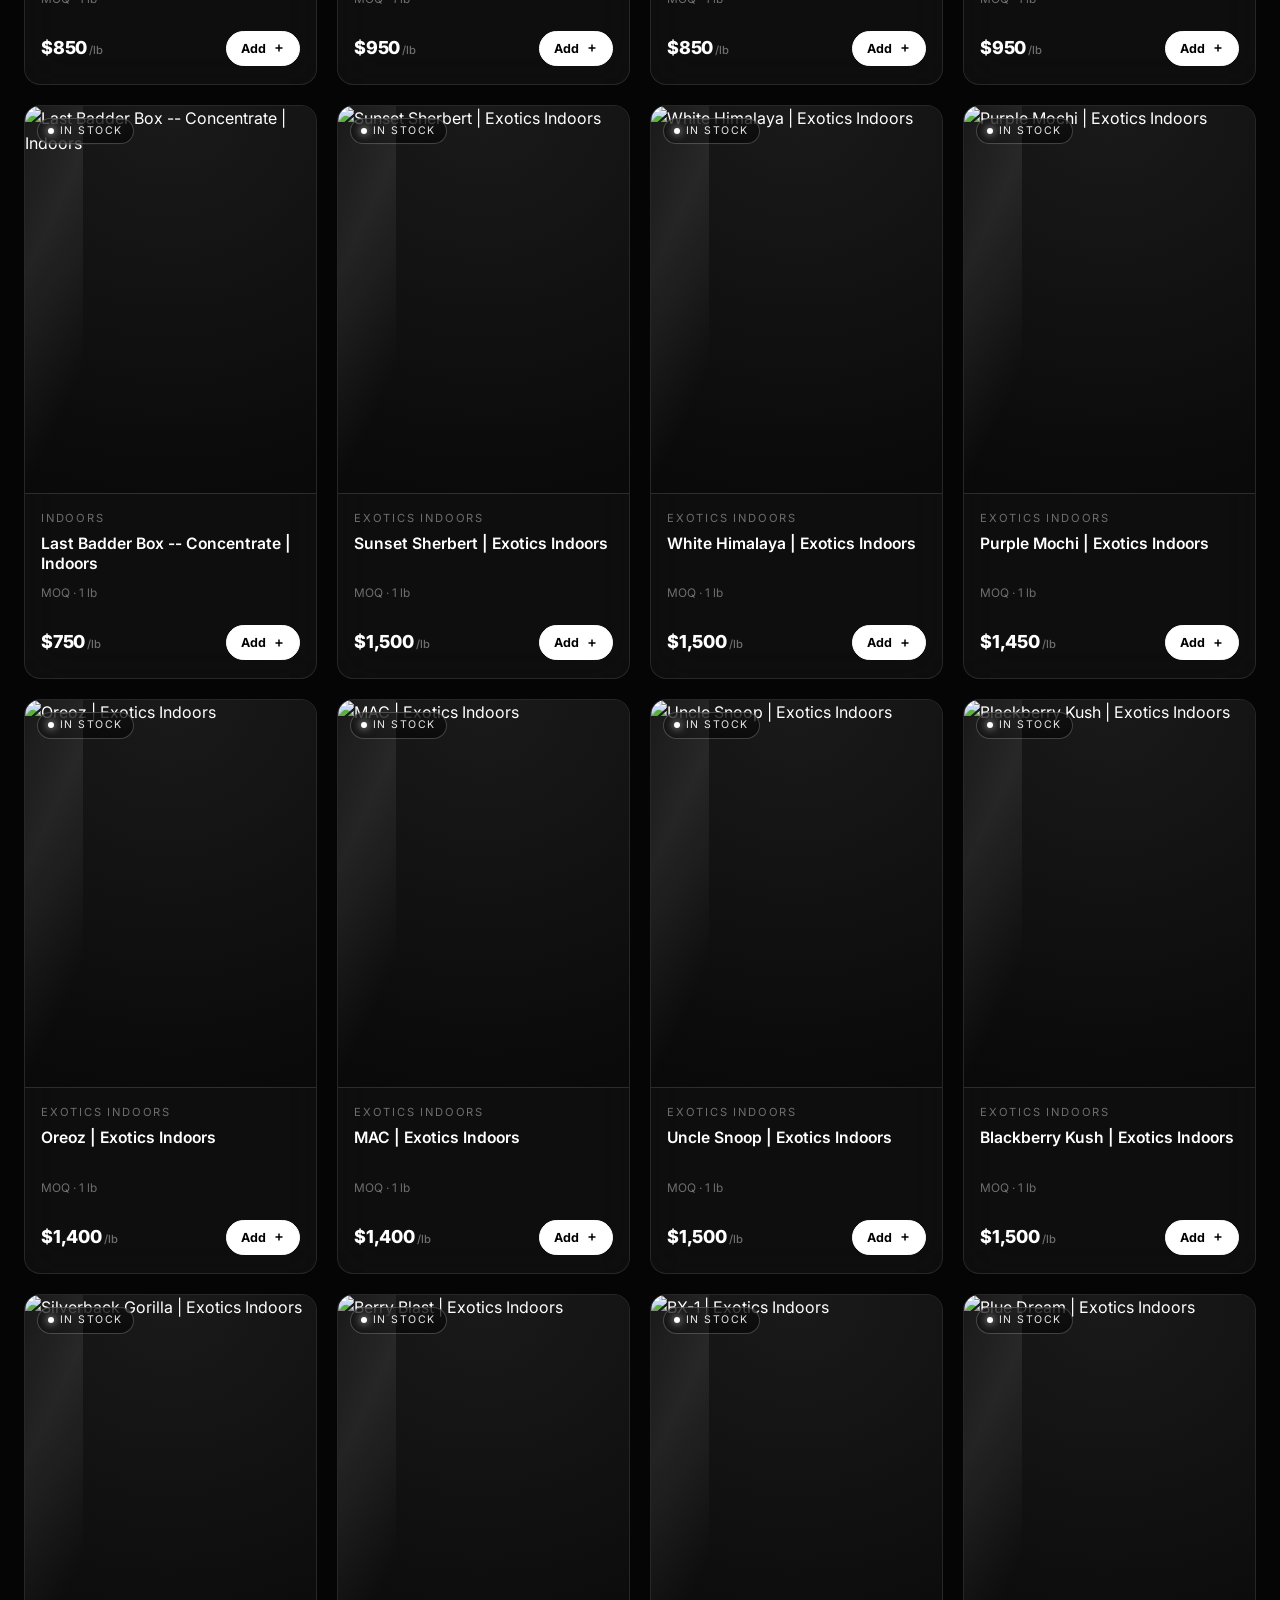
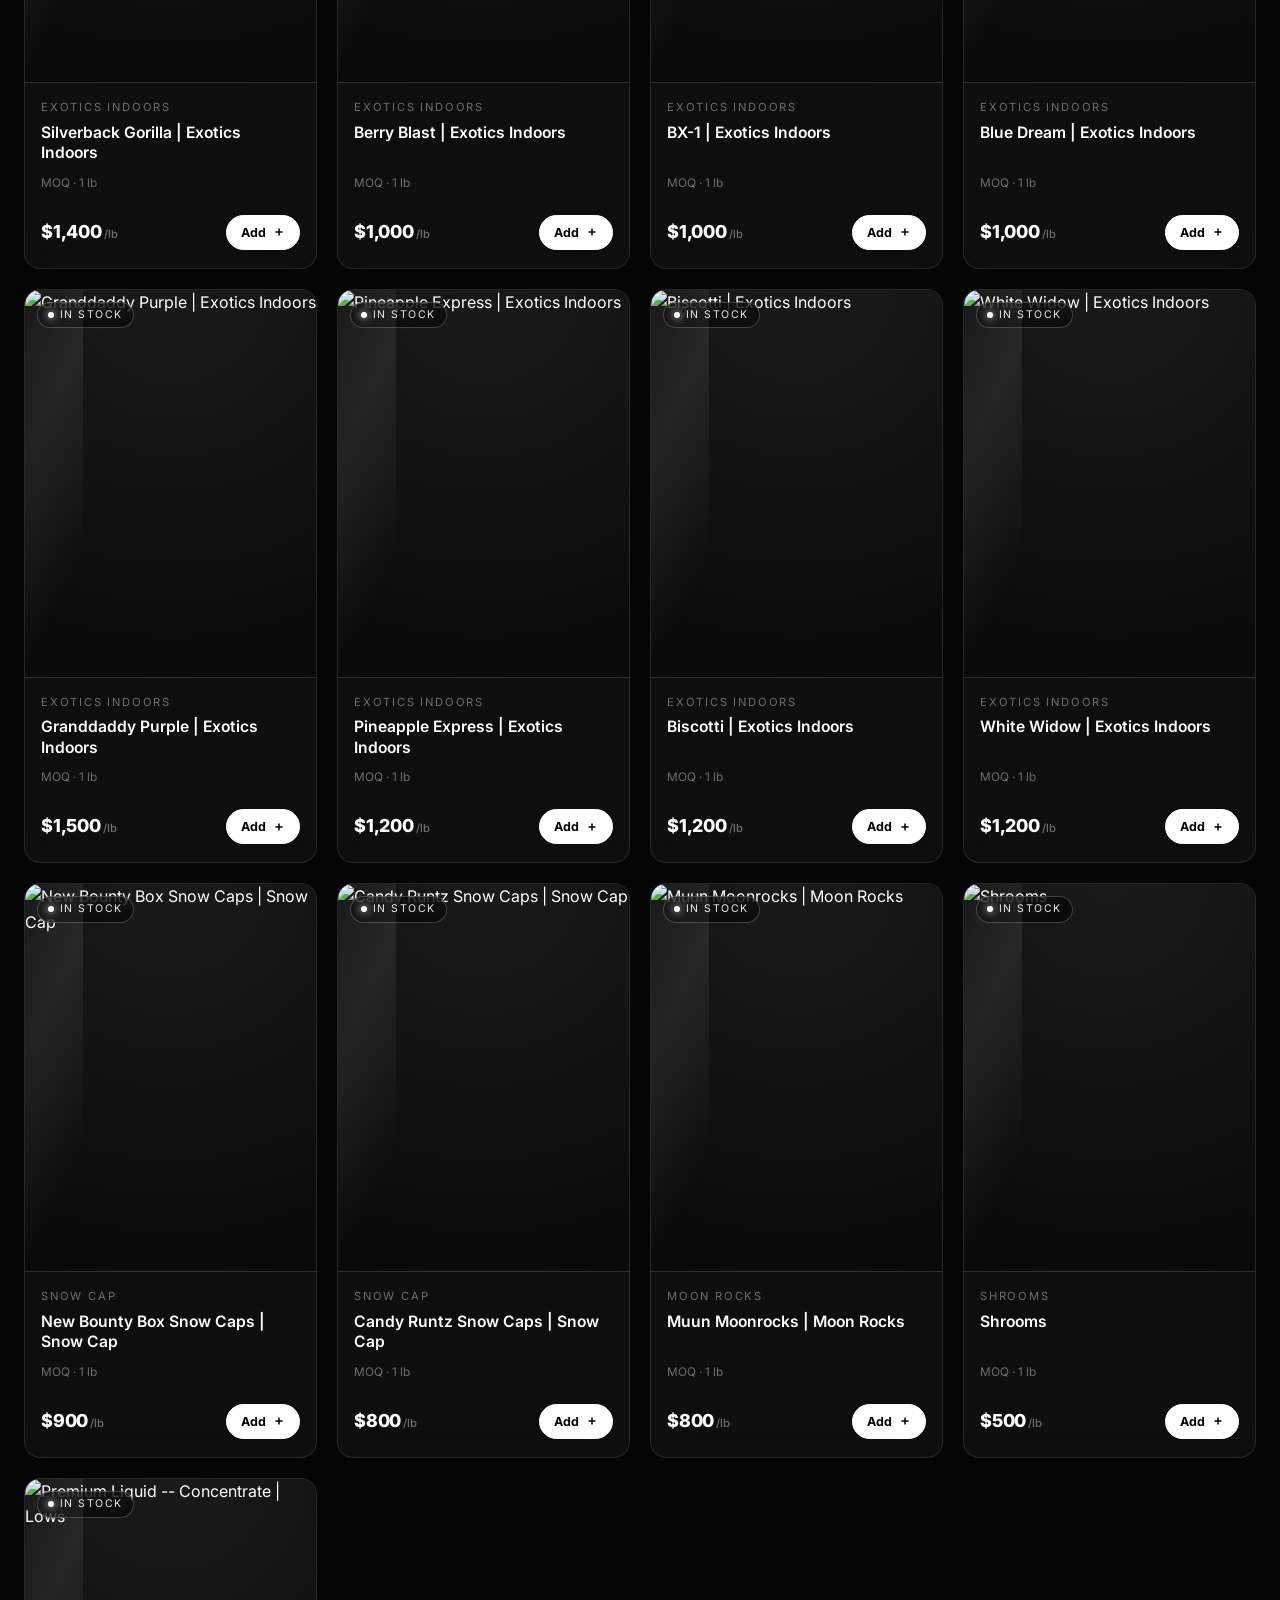
==== commit a6c8e875: "Minimize catalog intro section" ====
--- a/index.html
+++ b/index.html
@@ -8,7 +8,7 @@
 <link rel="preconnect" href="https://fonts.googleapis.com">
 <link rel="preconnect" href="https://fonts.gstatic.com" crossorigin>
 <link href="https://fonts.googleapis.com/css2?family=Inter:wght@400;500;600;700;800;900&display=swap" rel="stylesheet">
-<link rel="stylesheet" href="css/styles.css?v=20260507-8" />
+<link rel="stylesheet" href="css/styles.css?v=20260507-9" />
 </head>
 <body>
 
@@ -63,12 +63,12 @@
 </section>
 
 <!-- ========== PRODUCTS ========== -->
-<section class="section" id="products">
+<section class="section catalog-section" id="products">
   <div class="container">
     <div class="section-head">
-      <span class="section-eyebrow">Our Products</span>
-      <h2>The complete wholesale catalog.</h2>
-      <p>Eight categories, 101 products. Filter by grade and add items to your bulk quote cart.</p>
+      <span class="section-eyebrow">Catalog</span>
+      <h2>Wholesale catalog.</h2>
+      <p>Browse 101 products by category.</p>
     </div>
 
     <!-- category chips -->
@@ -218,7 +218,7 @@
 
 <div class="toast" id="toast"></div>
 
-<script src="js/products.js?v=20260507-8"></script>
-<script src="js/script.js?v=20260507-8"></script>
+<script src="js/products.js?v=20260507-9"></script>
+<script src="js/script.js?v=20260507-9"></script>
 </body>
 </html>
--- a/css/styles.css
+++ b/css/styles.css
@@ -319,6 +319,20 @@
   color: var(--ink-2);
   font-size: 1.02rem;
 }
+.catalog-section {
+  padding-top: 58px;
+}
+.catalog-section .section-head {
+  max-width: 560px;
+  margin-bottom: 28px;
+}
+.catalog-section .section-head h2 {
+  font-size: clamp(1.7rem, 3.4vw, 2.45rem);
+  margin-bottom: 8px;
+}
+.catalog-section .section-head p {
+  font-size: 0.95rem;
+}
 
 /* ============================================================
    CATEGORY CHIPS
@@ -1111,6 +1125,46 @@
   }
   .hero { padding: 56px 20px 48px; }
   .section { padding: 56px 0; }
+  .catalog-section {
+    padding-top: 34px;
+  }
+  .catalog-section .section-head {
+    margin-bottom: 16px;
+  }
+  .catalog-section .section-eyebrow {
+    font-size: 0.64rem;
+    padding: 5px 10px;
+    margin-bottom: 10px;
+  }
+  .catalog-section .section-head h2 {
+    font-size: 1.45rem;
+    margin-bottom: 6px;
+  }
+  .catalog-section .section-head p {
+    font-size: 0.86rem;
+  }
+  .cat-bar {
+    justify-content: flex-start;
+    flex-wrap: nowrap;
+    gap: 8px;
+    margin: 0 -24px 18px;
+    padding: 0 24px 4px;
+    overflow-x: auto;
+    scrollbar-width: none;
+    -webkit-overflow-scrolling: touch;
+  }
+  .cat-bar::-webkit-scrollbar {
+    display: none;
+  }
+  .cat-chip {
+    flex: 0 0 auto;
+    padding: 8px 12px;
+    font-size: 0.76rem;
+  }
+  .cat-chip .num {
+    font-size: 0.62rem;
+    padding: 1px 6px;
+  }
   .cta-band { padding: 44px 22px; }
   .product-grid {
     grid-template-columns: repeat(2, minmax(0, 1fr));
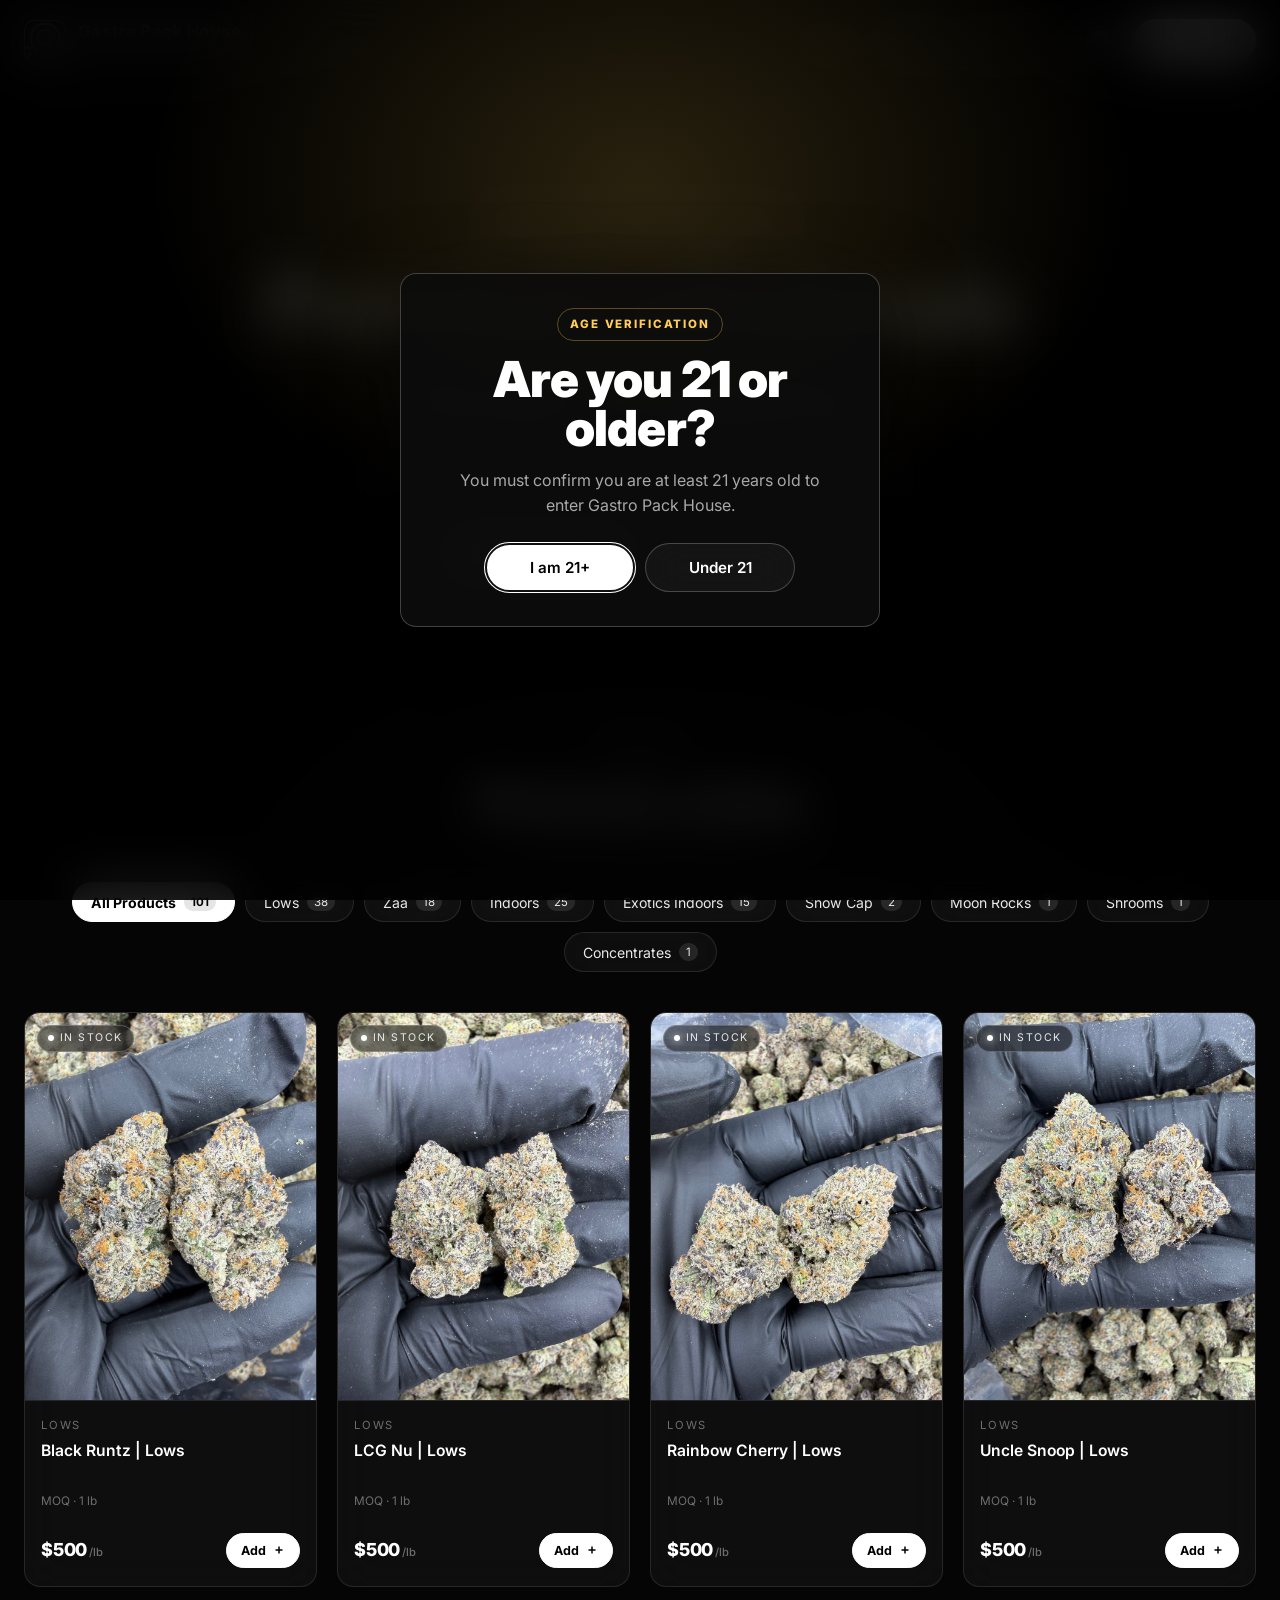
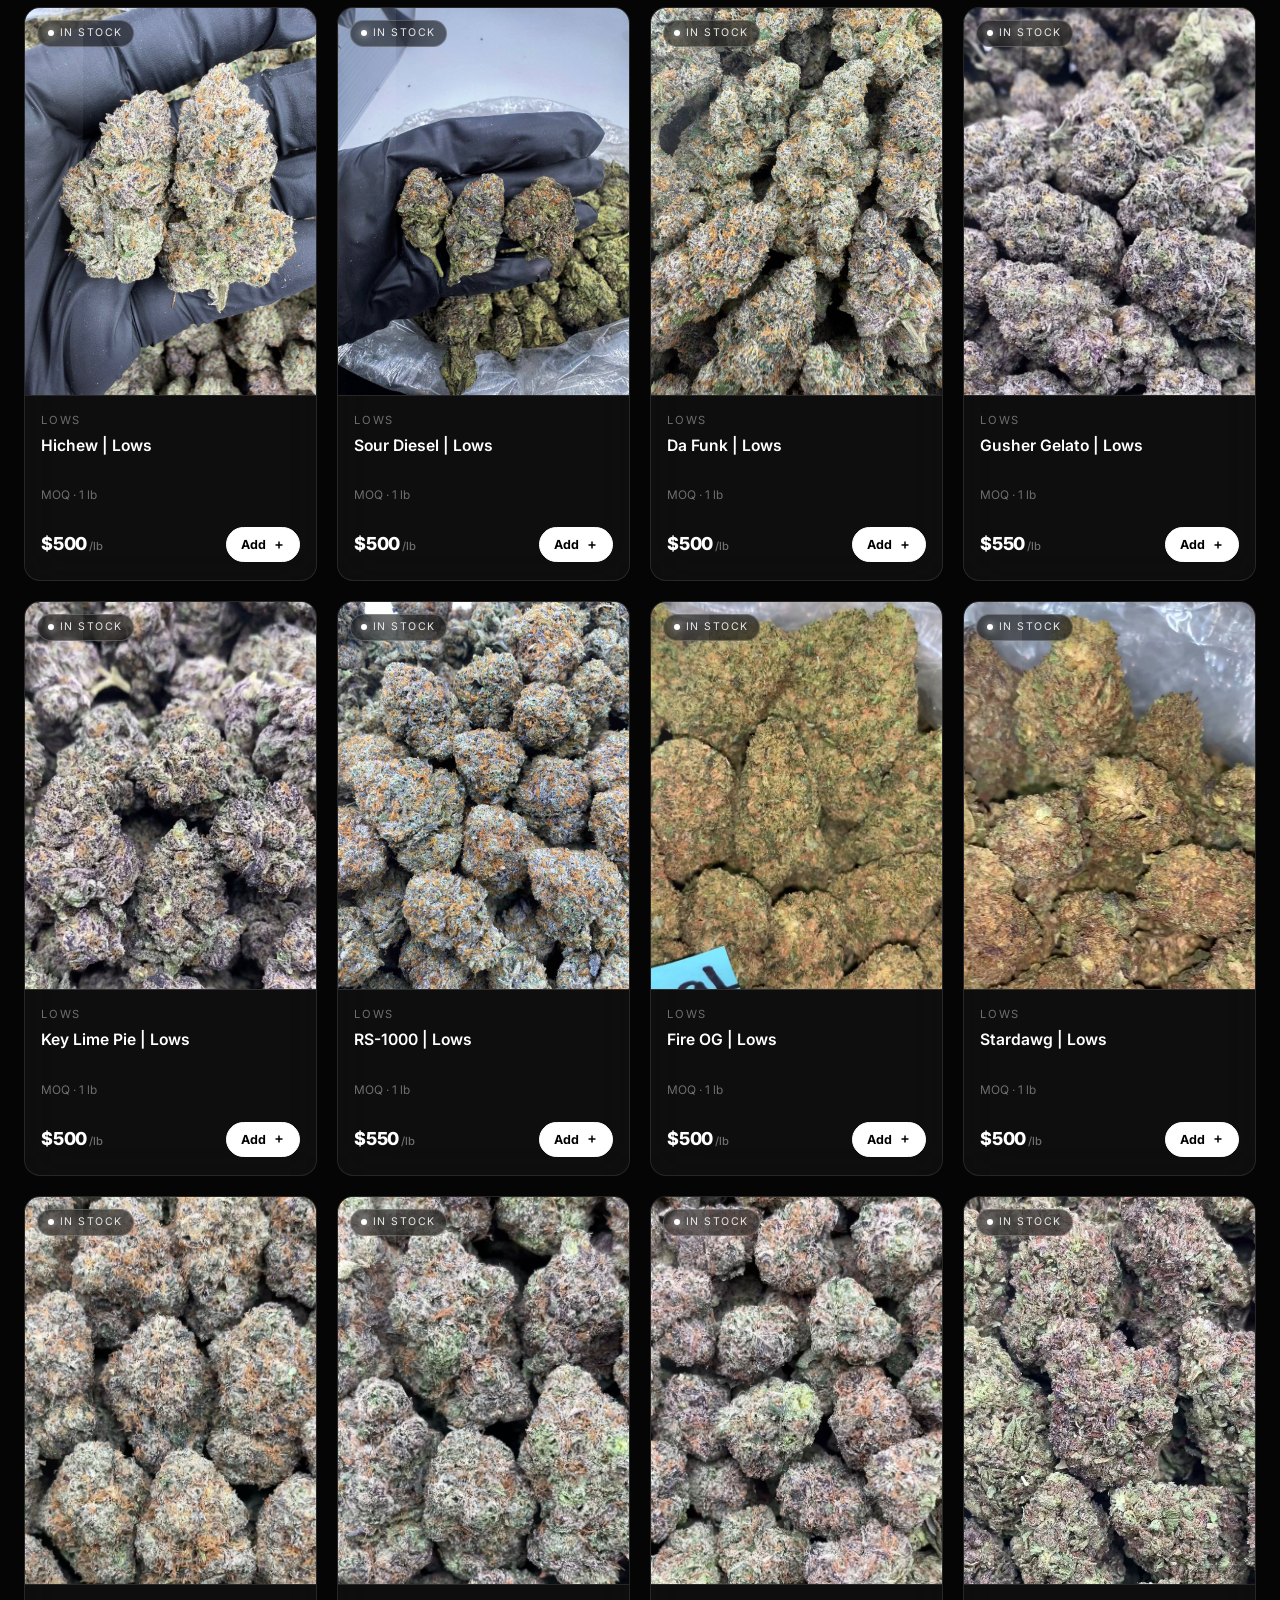
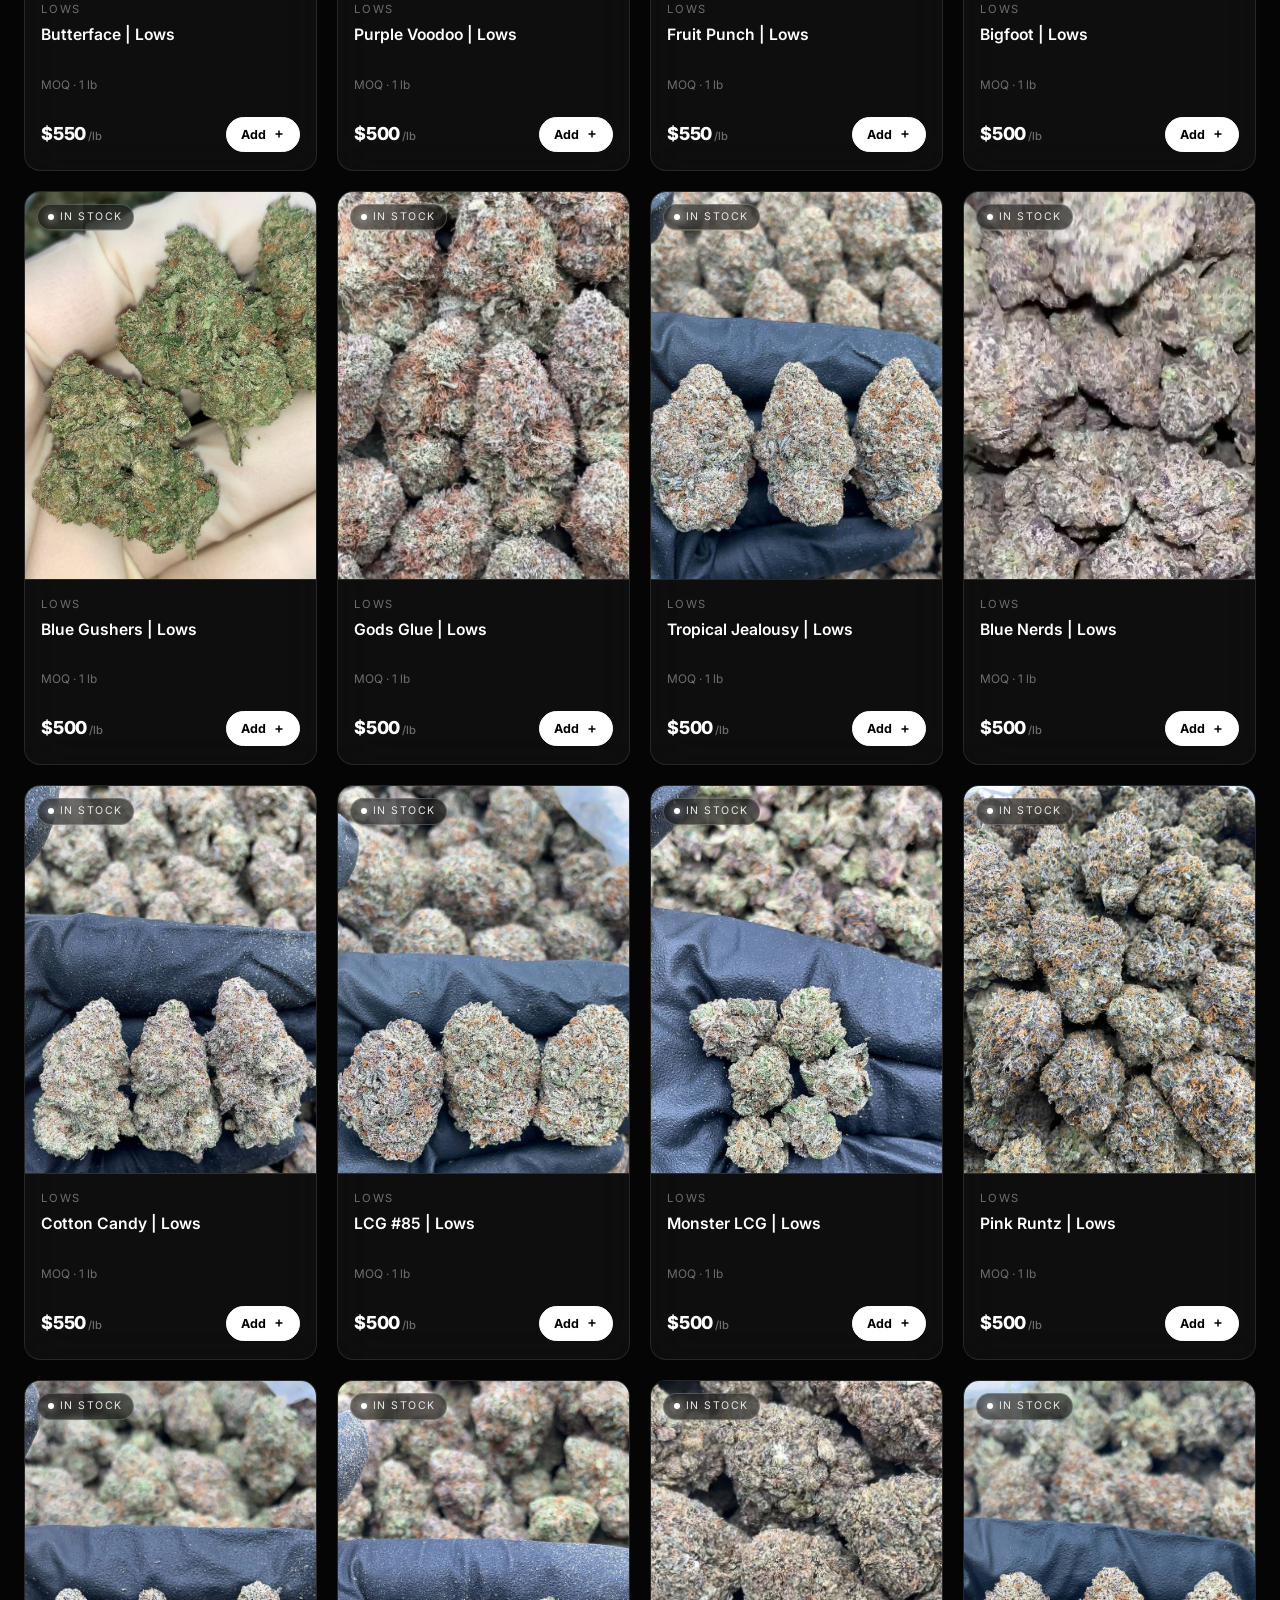
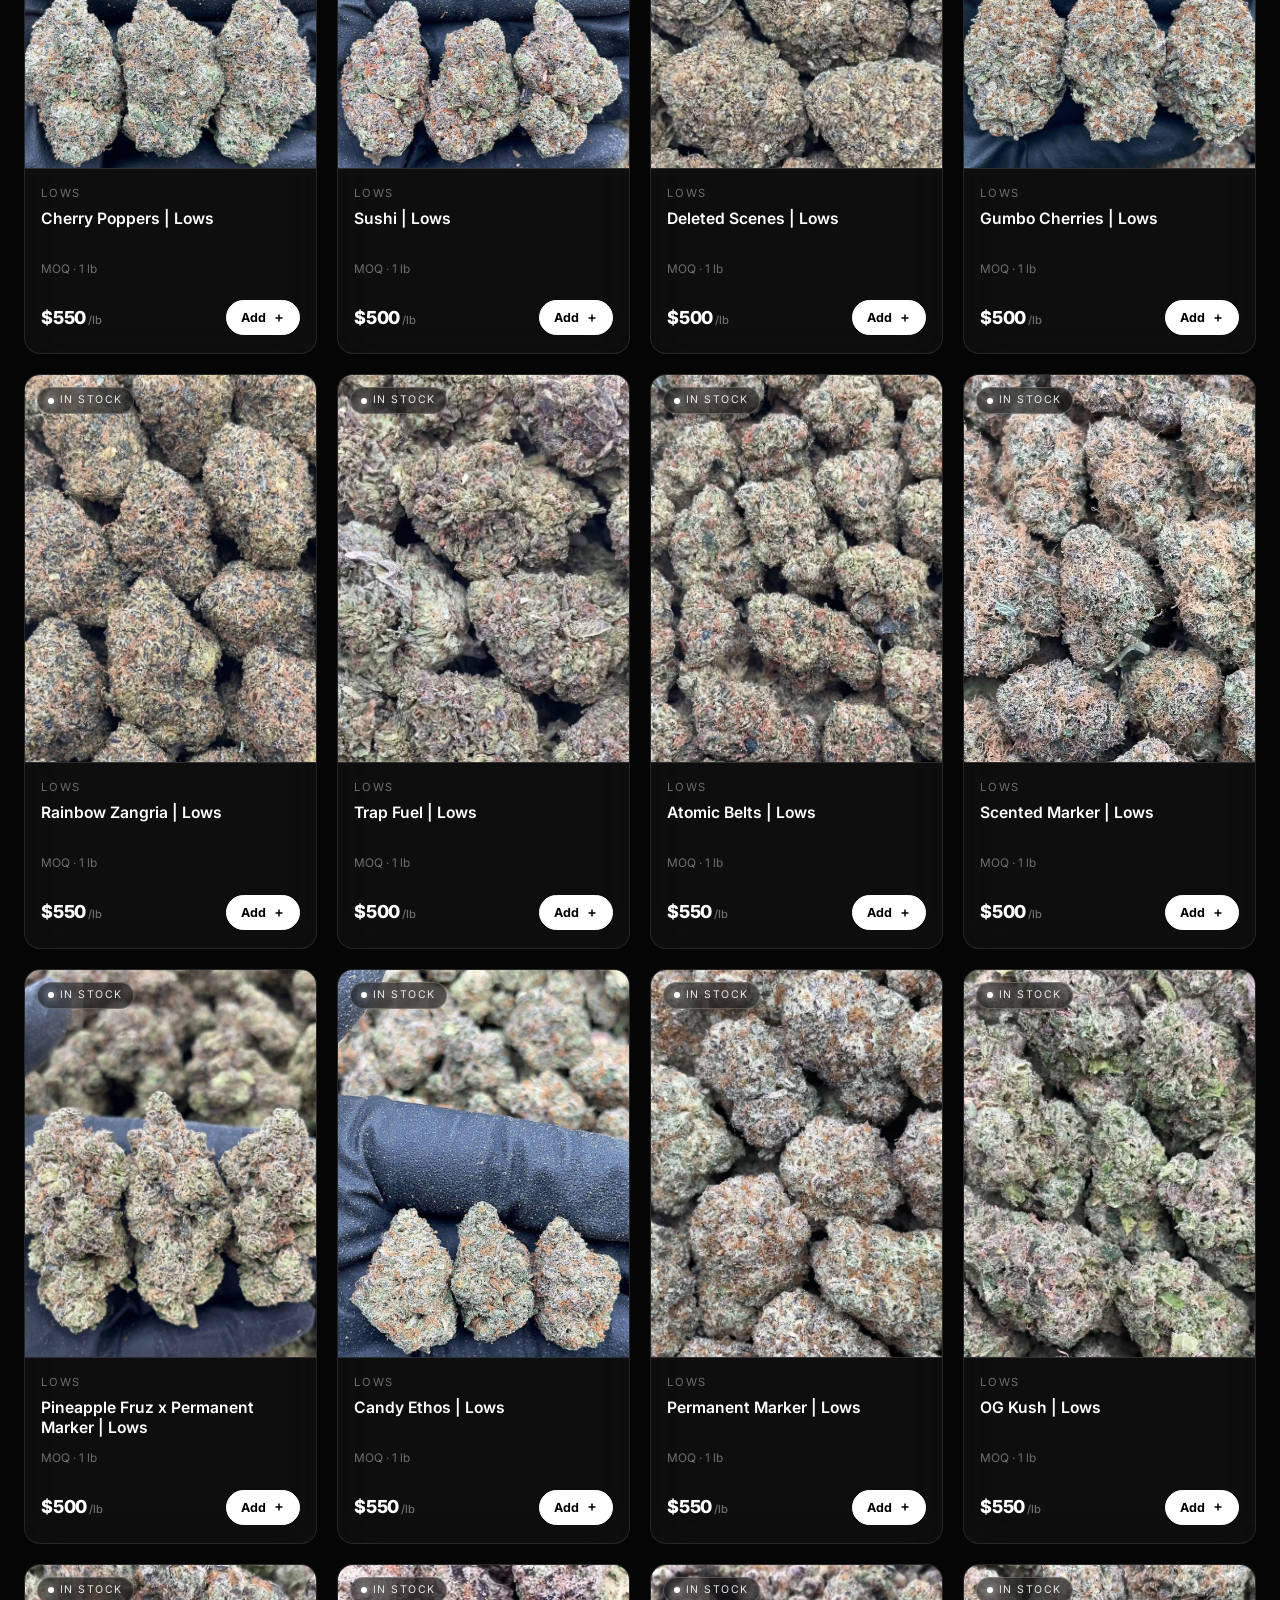
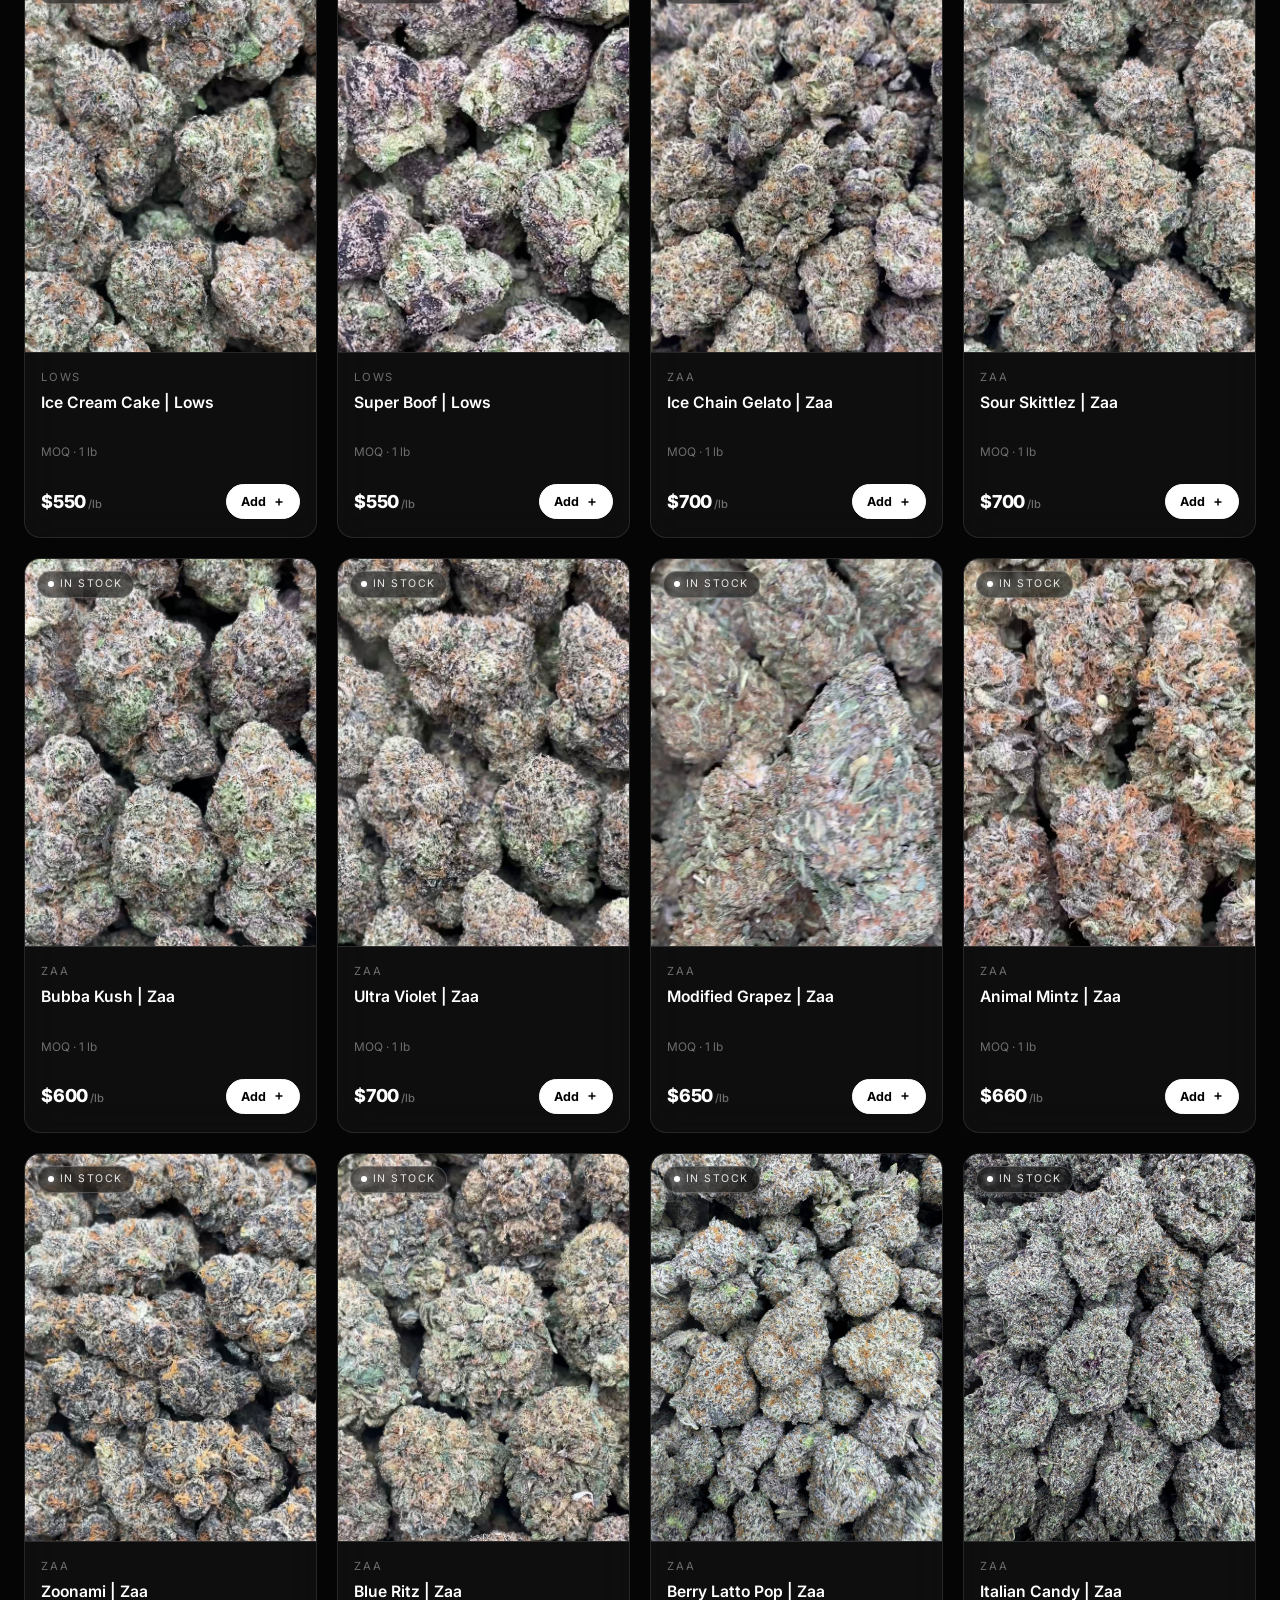
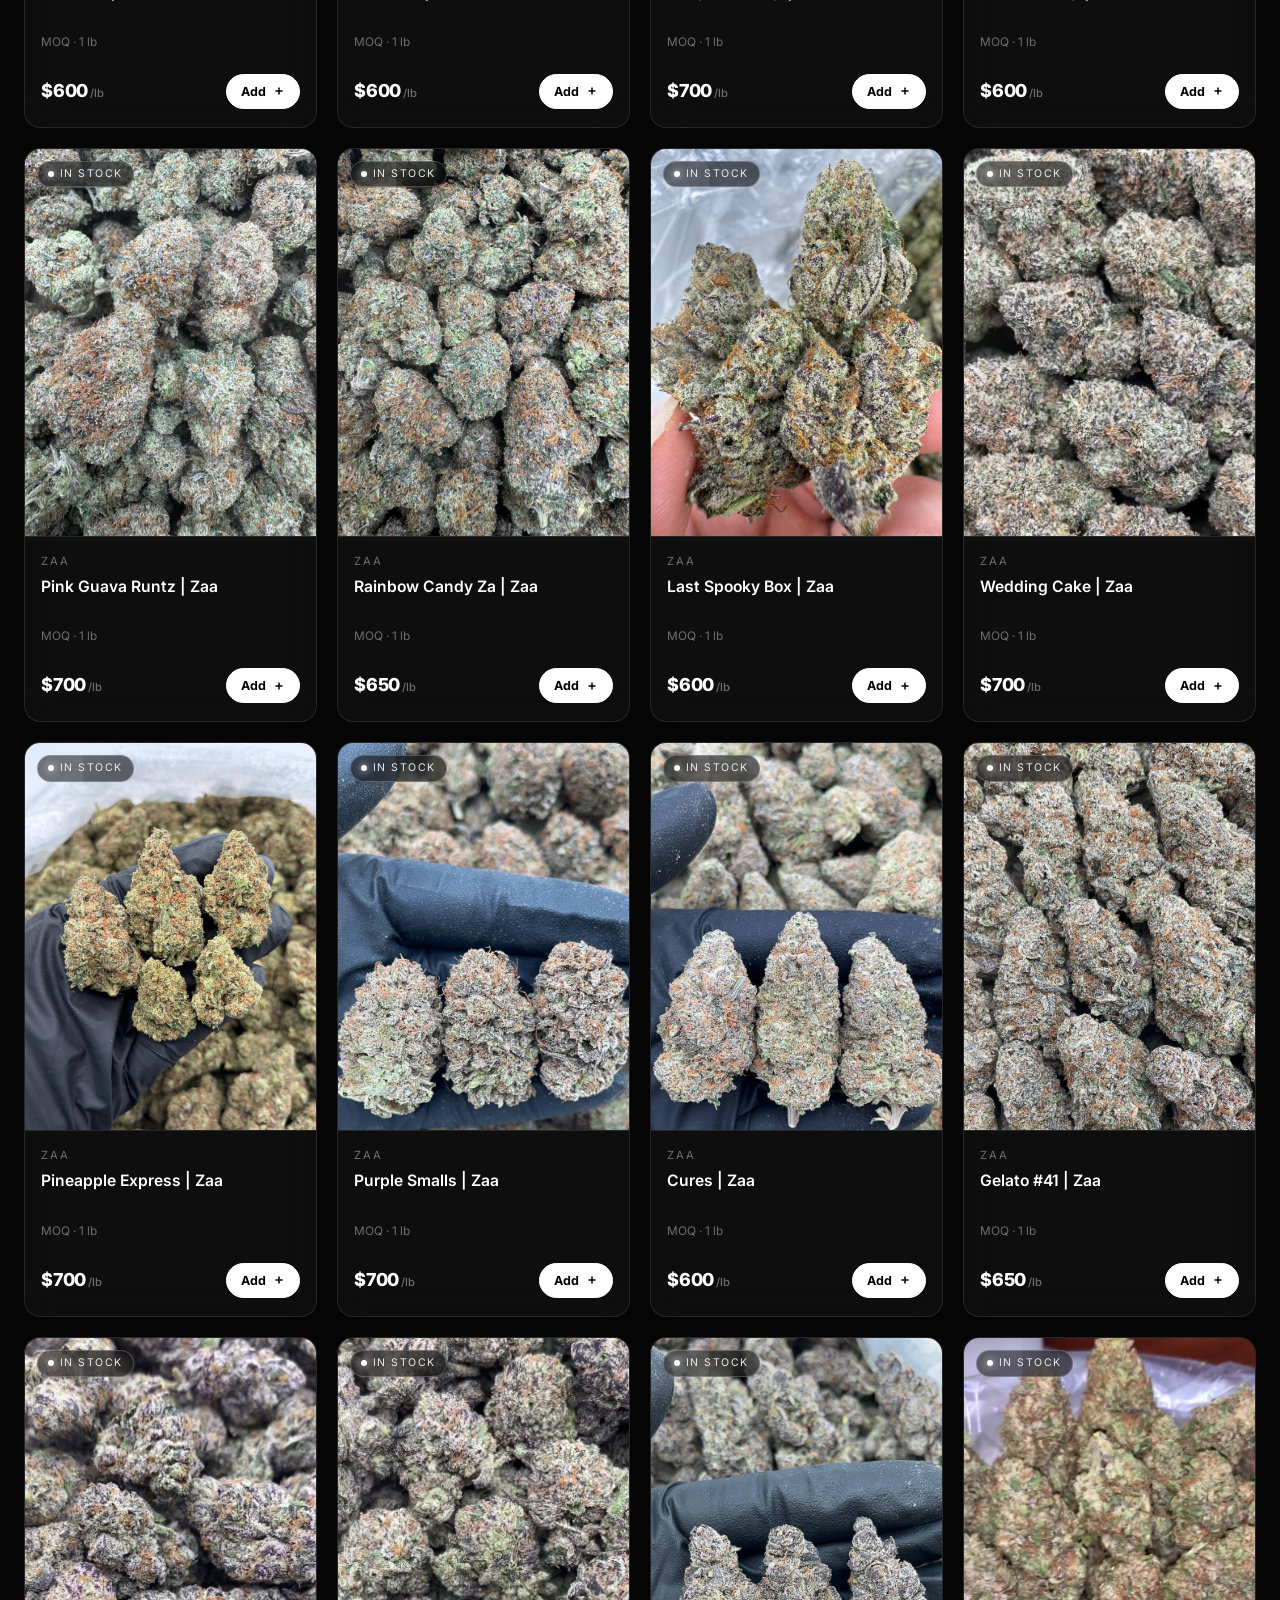
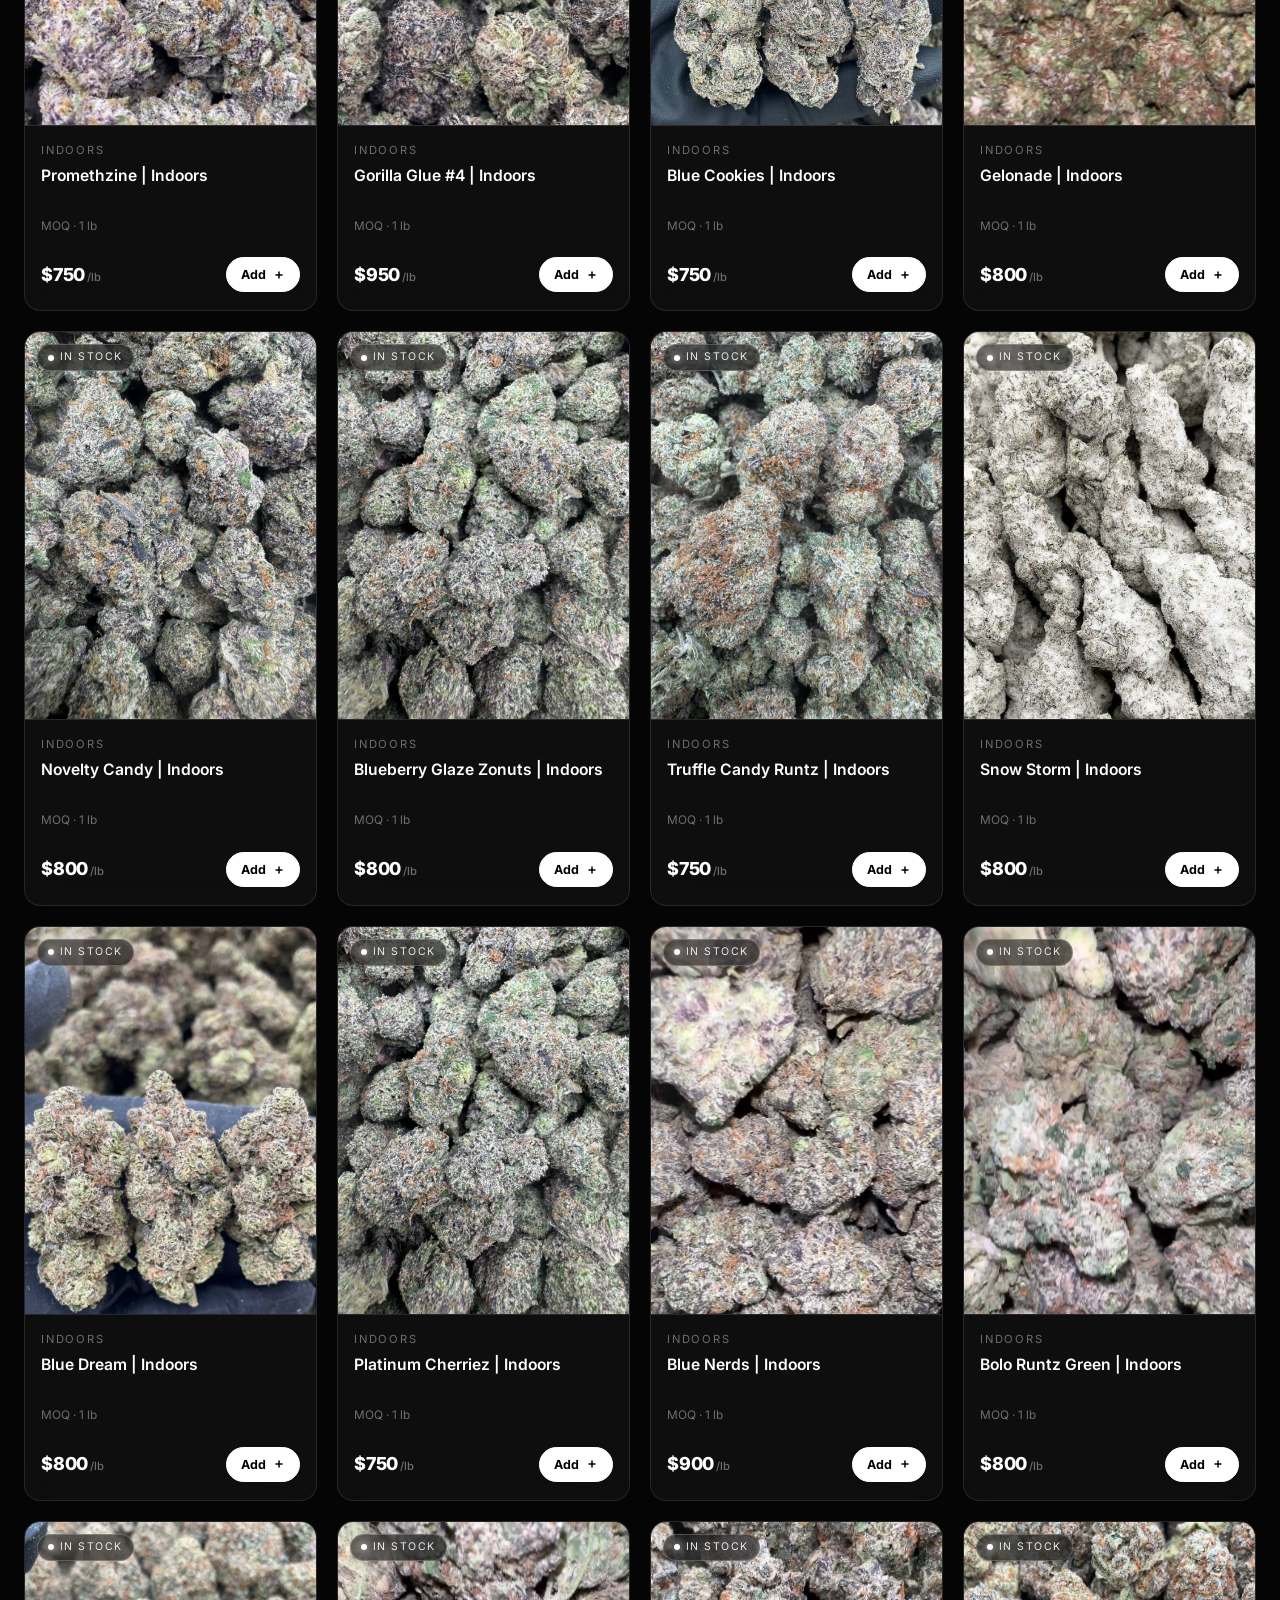
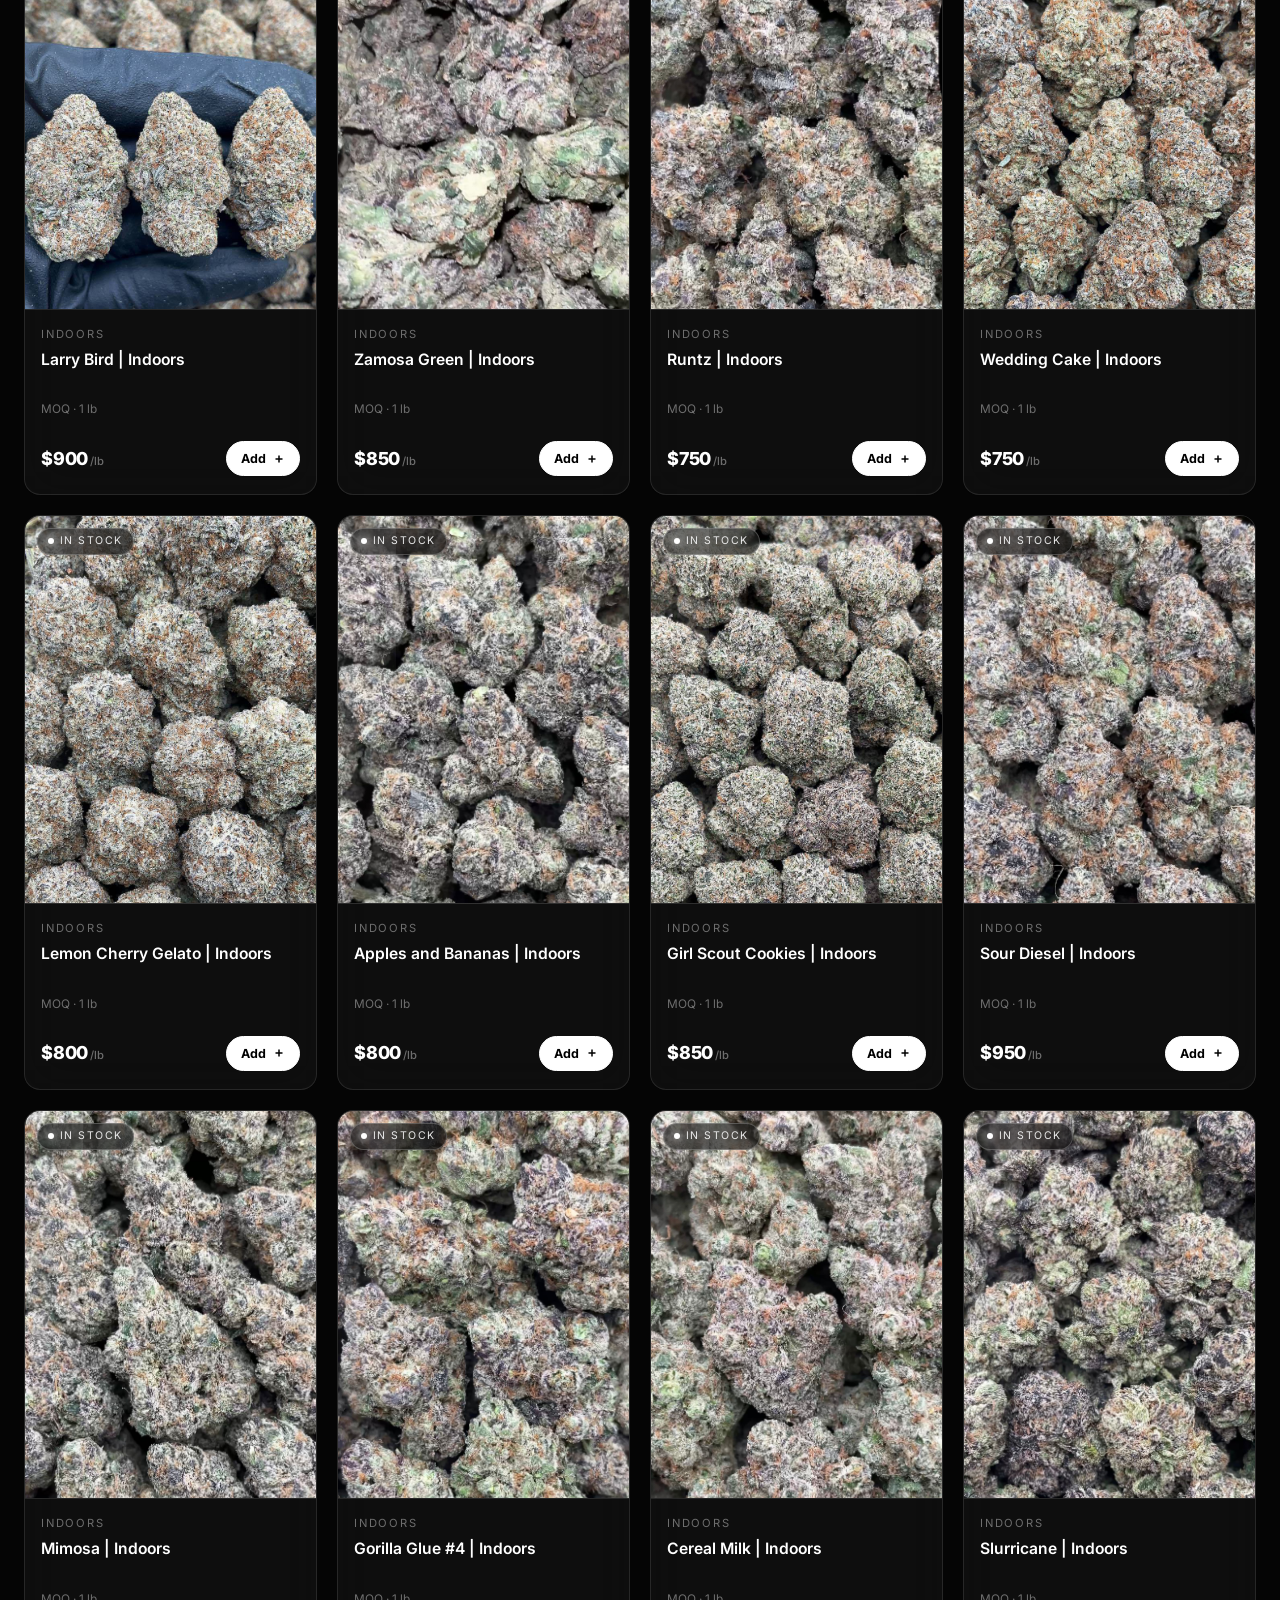
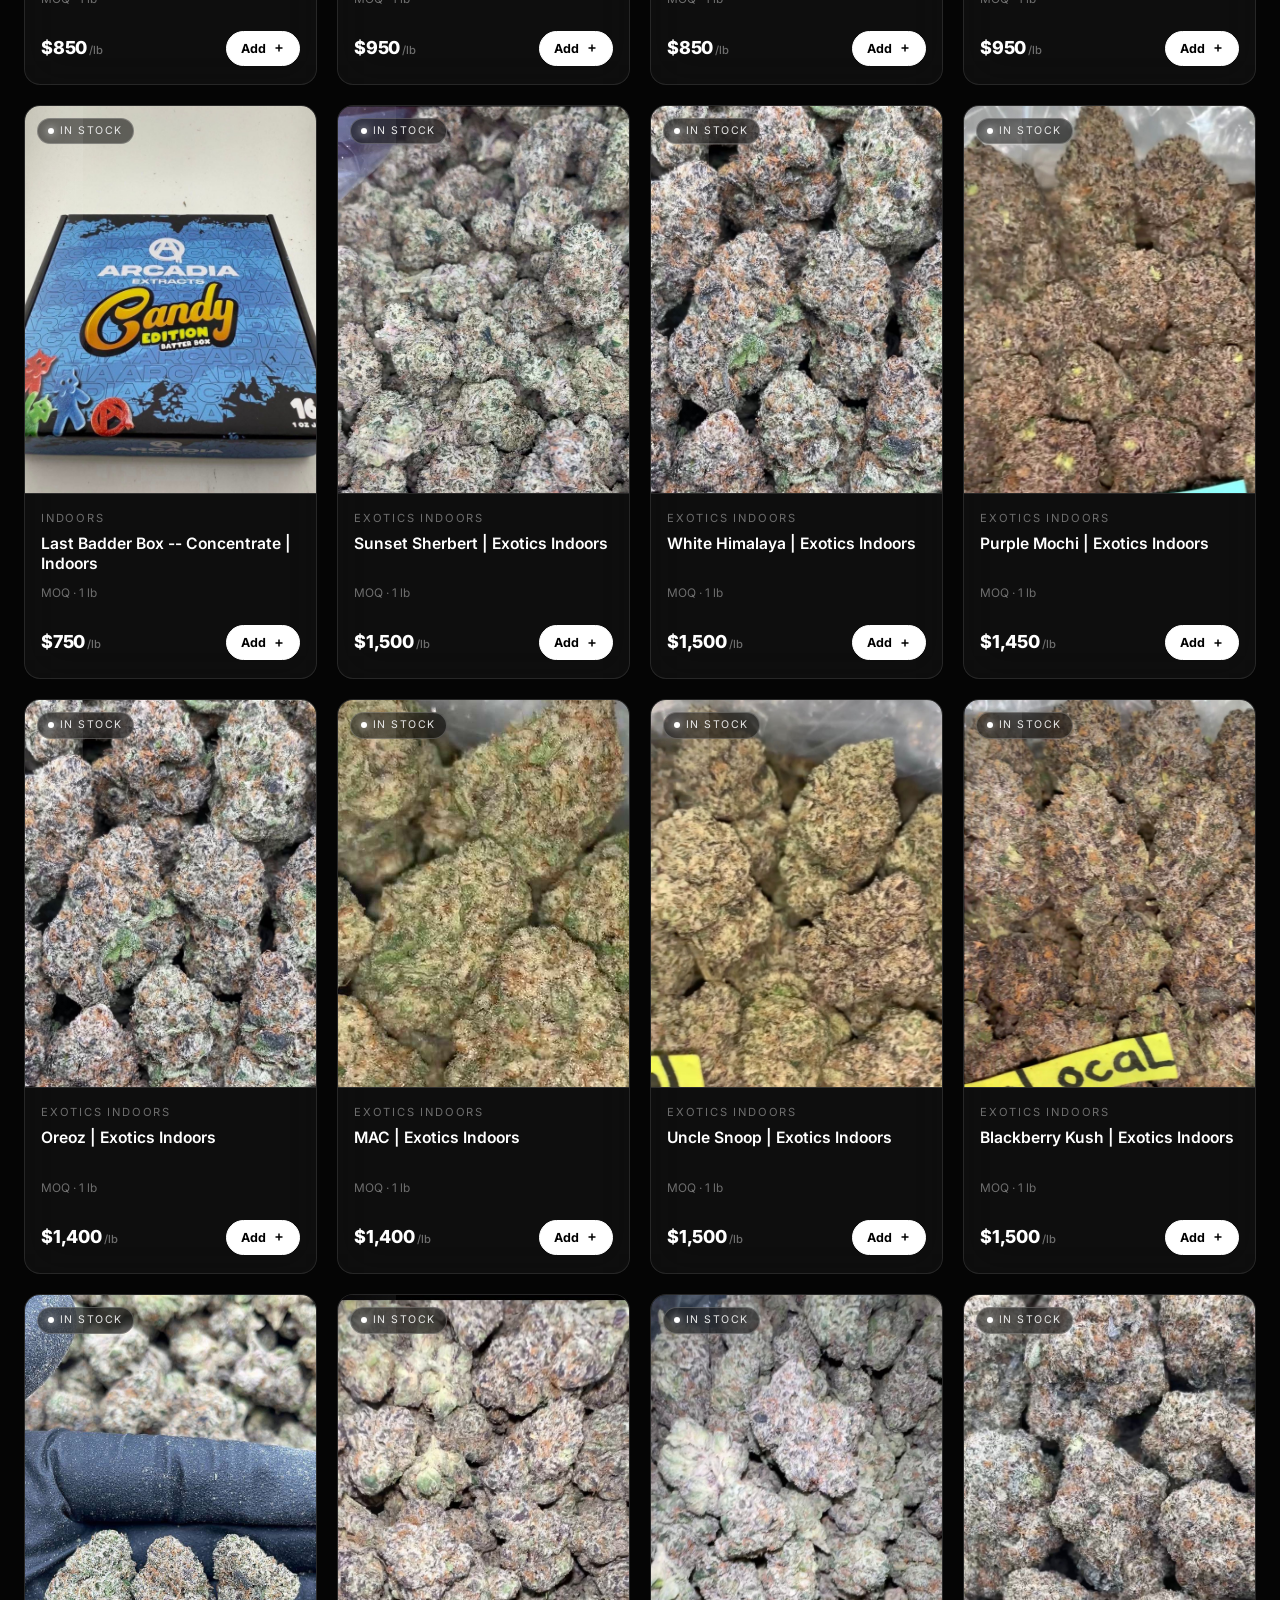
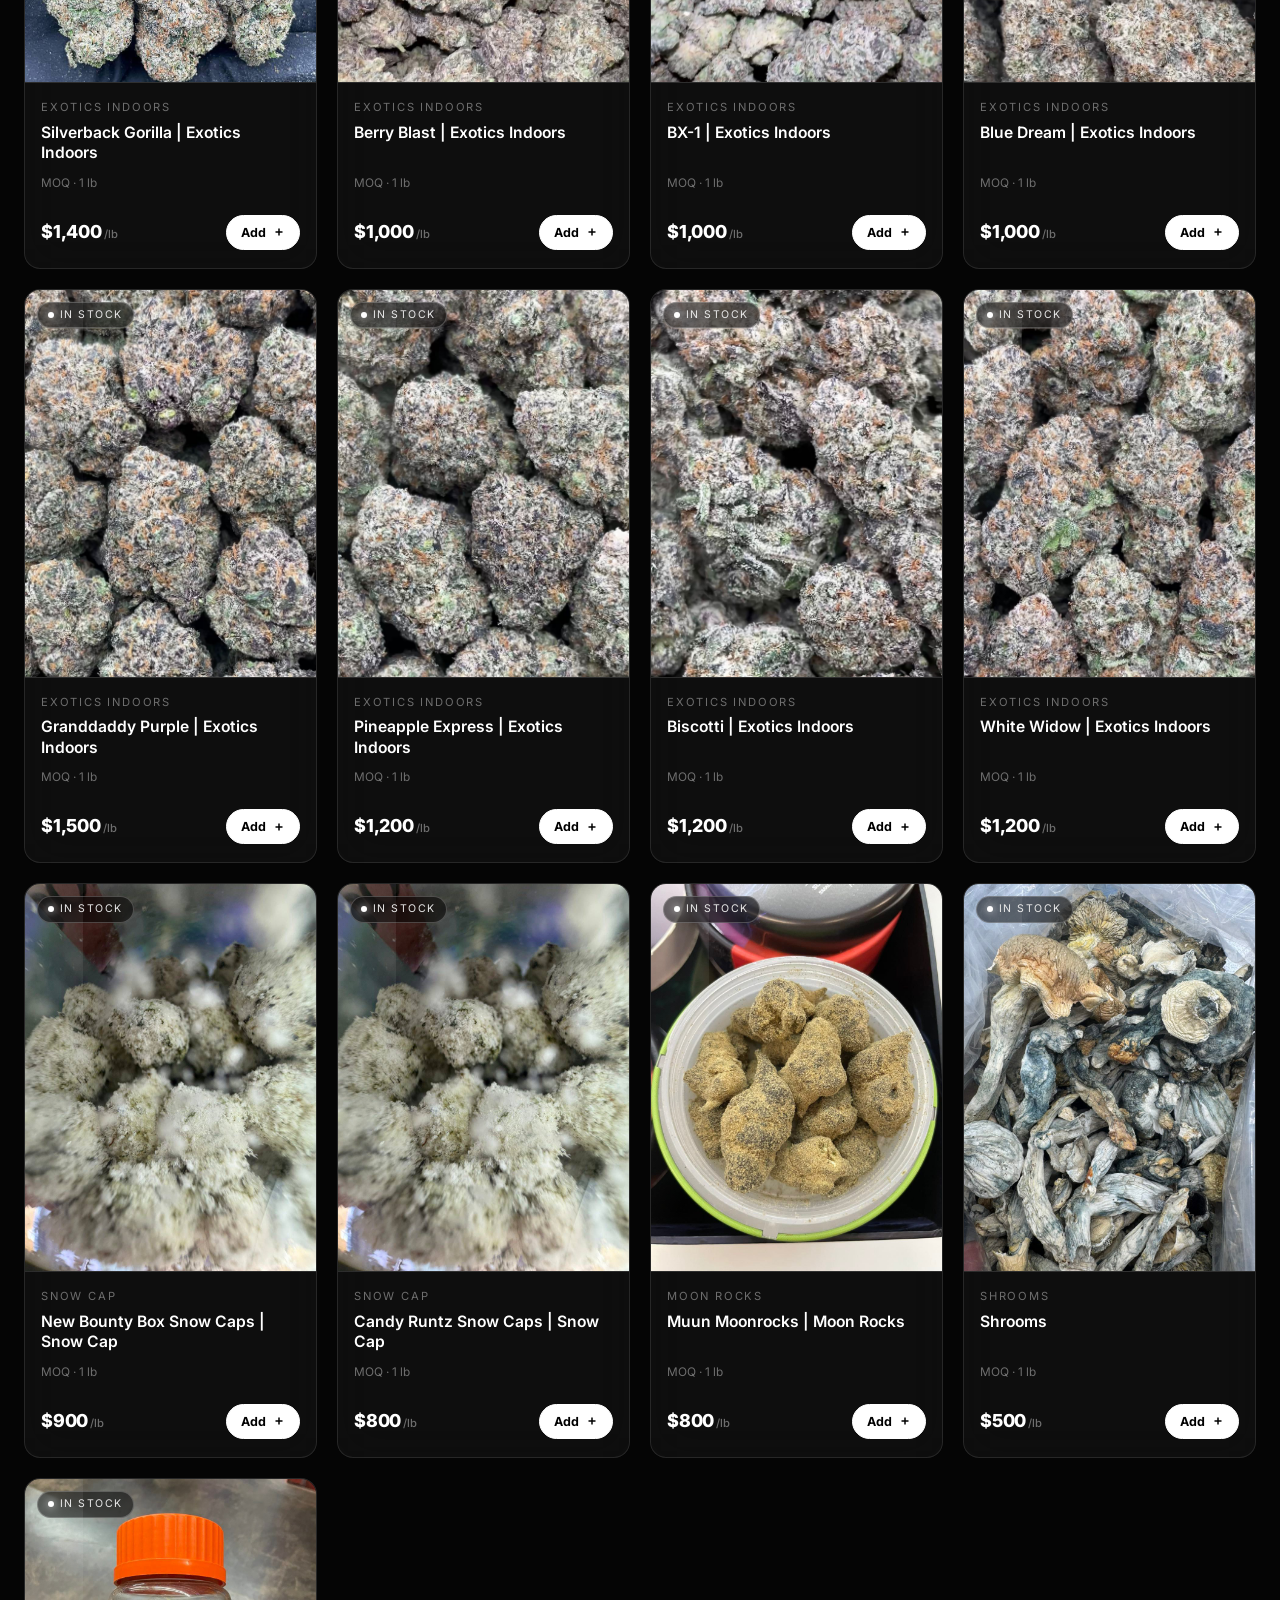
==== commit e1f5a507: "Brand catalog for Gastro Pack orders" ====
--- a/index.html
+++ b/index.html
@@ -8,7 +8,7 @@
 <link rel="preconnect" href="https://fonts.googleapis.com">
 <link rel="preconnect" href="https://fonts.gstatic.com" crossorigin>
 <link href="https://fonts.googleapis.com/css2?family=Inter:wght@400;500;600;700;800;900&display=swap" rel="stylesheet">
-<link rel="stylesheet" href="css/styles.css?v=20260507-9" />
+<link rel="stylesheet" href="css/styles.css?v=20260508-1" />
 </head>
 <body>
 
@@ -50,7 +50,7 @@
   <div class="container">
     <span class="hero-eyebrow">Verified 21+ Wholesale Buyers</span>
     <h1>Premium wholesale<br/>bulk supply.</h1>
-    <p>Barewoods products with direct pricing and fast bulk quotes.</p>
+    <p>Gastro Pack House products with direct pricing and fast bulk quotes.</p>
     <div class="hero-actions">
       <a href="#products" class="btn btn-primary">
         Browse Products
@@ -133,8 +133,8 @@
         <div class="feature-icon">
           <svg width="22" height="22" viewBox="0 0 24 24" fill="none" stroke="currentColor" stroke-width="2"><path d="M12 2C6 9 6 14 12 22C18 14 18 9 12 2z"/></svg>
         </div>
-        <h3>Fresh catalog transfer</h3>
-        <p>The current Barewoods product set has been imported with names, categories, pricing and images.</p>
+        <h3>Updated Gastro catalog</h3>
+        <p>The current product set is organized with names, categories, pricing and images.</p>
       </div>
     </div>
   </div>
@@ -147,12 +147,12 @@
       <h2>Ready to request a bulk order?</h2>
       <p>Add products to your quote cart or contact the wholesale desk for current availability and fulfillment details.</p>
       <div class="hero-actions">
-        <a href="mailto:order@gastropackhouse.com?subject=Bulk%20Order%20Enquiry" class="btn btn-primary">
-          Email Wholesale Desk
+        <a href="cart.html" class="btn btn-primary">
+          Review Cart
           <svg width="14" height="14" viewBox="0 0 24 24" fill="none" stroke="currentColor" stroke-width="2.4"><path d="M4 4h16v16H4z"/><path d="M22 6l-10 7L2 6"/></svg>
         </a>
-        <a href="https://t.me/Barewood" target="_blank" rel="noopener noreferrer" class="btn btn-ghost">
-          Telegram Wholesale
+        <a href="https://t.me/gastroopackhouse?text=Hello%20Gastro%20Pack%20House%2C%20I%20want%20to%20request%20a%20bulk%20order.%20Please%20send%20current%20availability." target="_blank" rel="noopener noreferrer" class="btn btn-ghost">
+          Order on Telegram
           <svg width="14" height="14" viewBox="0 0 24 24" fill="none" stroke="currentColor" stroke-width="2.4"><path d="M21 15a2 2 0 0 1-2 2H7l-4 4V5a2 2 0 0 1 2-2h14a2 2 0 0 1 2 2z"/></svg>
         </a>
       </div>
@@ -203,7 +203,7 @@
         <ul>
           <li><a href="mailto:order@gastropackhouse.com">order@gastropackhouse.com</a></li>
           <li><a href="#">[Phone — to be supplied]</a></li>
-          <li><a href="https://t.me/Barewood" target="_blank" rel="noopener noreferrer">Telegram Wholesale</a></li>
+          <li><a href="https://t.me/gastroopackhouse" target="_blank" rel="noopener noreferrer">Telegram Wholesale</a></li>
           <li><a href="#">[Address — to be supplied]</a></li>
         </ul>
       </div>
@@ -218,7 +218,7 @@
 
 <div class="toast" id="toast"></div>
 
-<script src="js/products.js?v=20260507-9"></script>
-<script src="js/script.js?v=20260507-9"></script>
+<script src="js/products.js?v=20260508-1"></script>
+<script src="js/script.js?v=20260508-1"></script>
 </body>
 </html>
